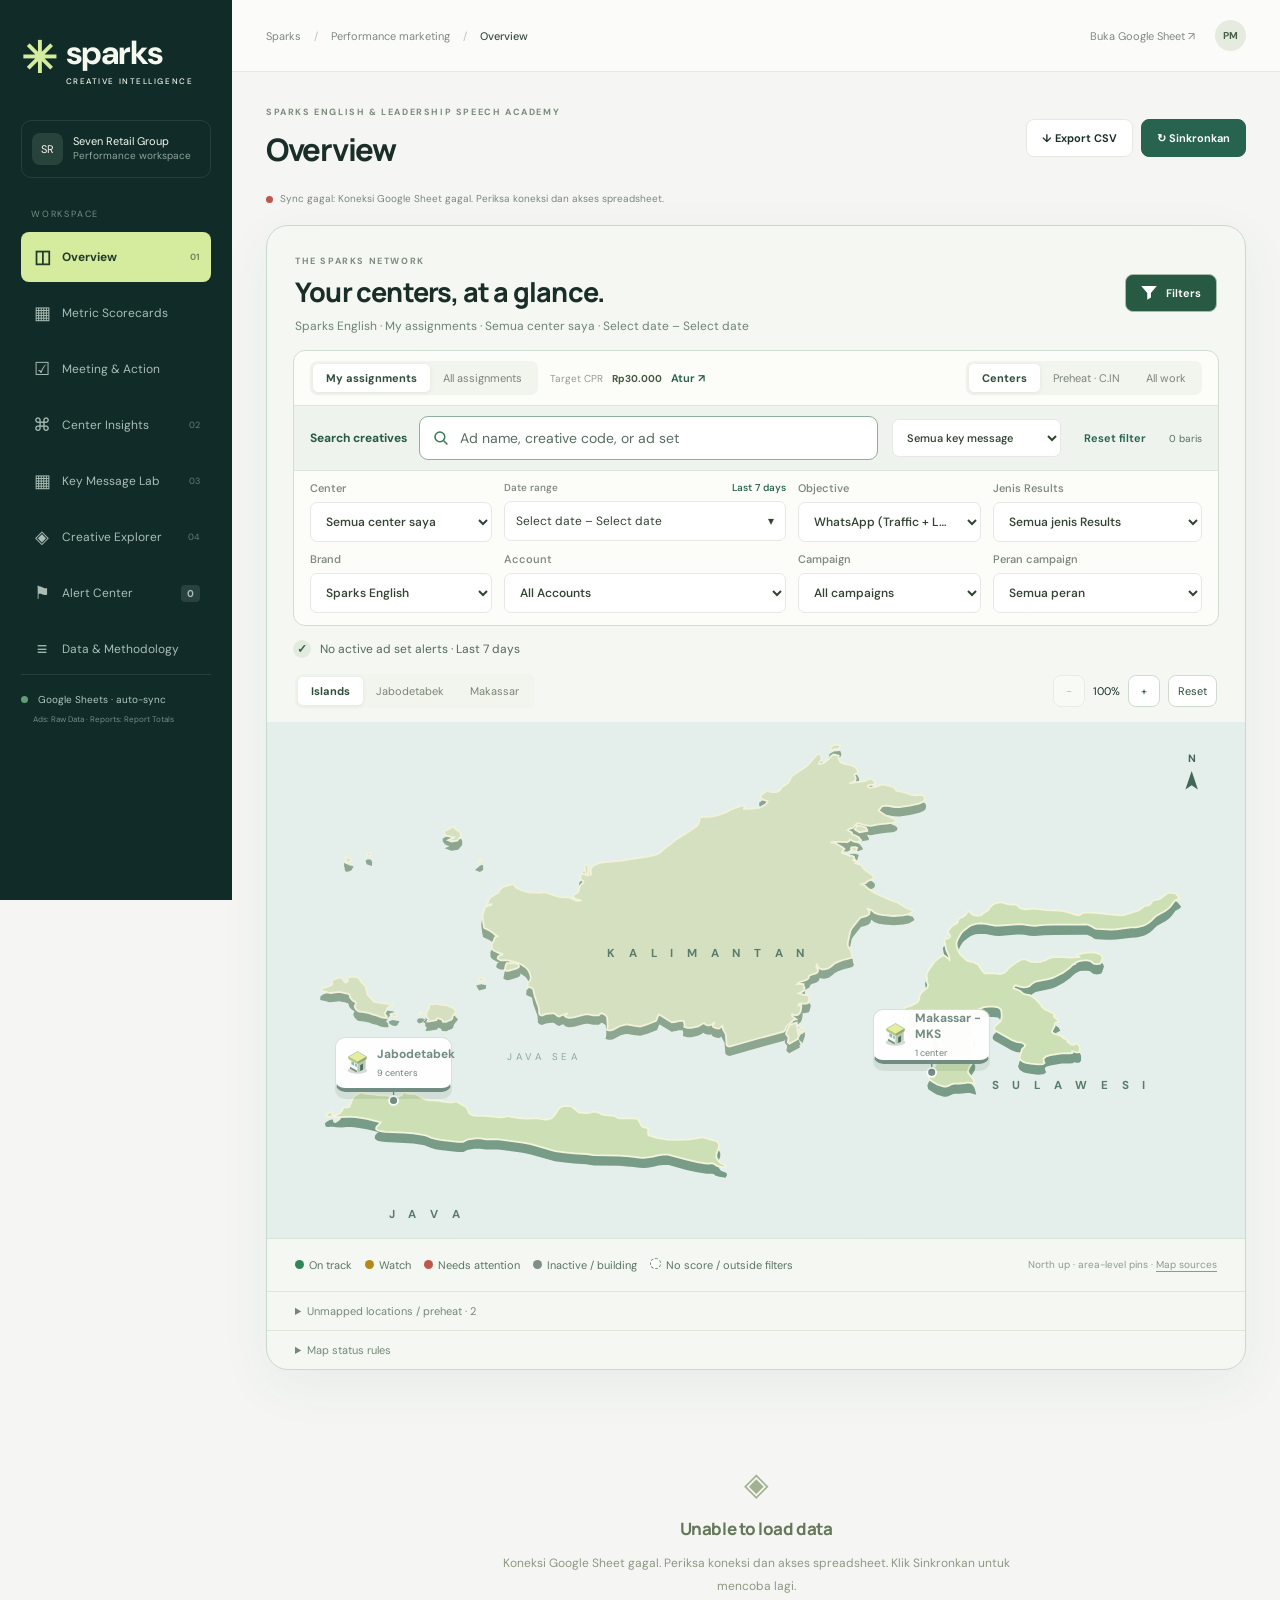
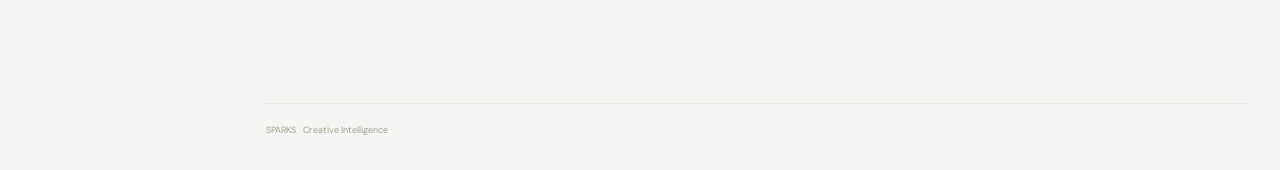
==== Dashboard_Ads_Sparks/Dashboard_ads.html @ 2cc67153 "Filter" ====
<!doctype html>
<html lang="id"><head><meta charset="UTF-8"><meta name="viewport" content="width=device-width,initial-scale=1"><meta name="theme-color" content="#102b28"><title>Sparks · Creative Intelligence</title><style>@import url('https://fonts.googleapis.com/css2?family=DM+Sans:wght@400;450;500;550;600;650;700&family=Manrope:wght@400;500;600;650;700;750;800&display=swap');
:root{--bg:#f5f6f3;--white:#fff;--ink:#192d29;--muted:#7b8581;--line:#e5e9e3;--green:#27634f;--lime:#d5eb9e;--red:#bf554b;--amber:#ac791b;--sidebar:#102b28;--radius:15px}*{box-sizing:border-box}body{margin:0;background:var(--bg);color:var(--ink);font-family:'DM Sans',sans-serif;font-size:13px}button,input,select{font:inherit}button,a,input,select{ -webkit-tap-highlight-color:transparent}button{cursor:pointer}a{color:inherit;text-decoration:none}button{transition:background .15s,transform .15s}button:disabled{cursor:wait;opacity:.6}button:hover:not(:disabled){filter:brightness(.97)}button:focus-visible,a:focus-visible,input:focus-visible,select:focus-visible{outline:3px solid #94b7a1;outline-offset:3px}h1,h2,h3,p{margin:0}h1,h2,h3{font-family:Manrope,sans-serif}h1{font-size:31px;line-height:1.3;font-weight:750;letter-spacing:-1.3px}h1 span{color:#74a879}h2{font-size:17px;font-weight:750;letter-spacing:-.45px}h3{font-size:14px}small{display:block;color:var(--muted);font-size:11px;line-height:1.6}.sidebar{width:232px;position:fixed;inset:0 auto 0 0;background:var(--sidebar);color:#f4f8ef;padding:31px 21px;display:flex;flex-direction:column;z-index:10}.brand{display:flex;align-items:center;gap:10px;font-size:33px;font-weight:750;letter-spacing:-1.4px}.brand-mark{font-size:43px;line-height:1;color:var(--lime)}.brand-small{font-size:8px;letter-spacing:1.55px;display:block;margin-top:2px;font-weight:500}.workspace{display:flex;gap:10px;align-items:center;border:1px solid #ffffff18;border-radius:10px;padding:12px 10px;margin:34px 0 30px;font-size:11px}.workspace small{font-size:10px;color:#8ca59b}.avatar{background:#28423c;border-radius:8px;padding:9px;font-size:11px}.nav-label{font-size:9px;color:#739086;letter-spacing:1.8px;margin:0 10px 12px}nav{display:grid;gap:6px}nav button{border:0;text-align:left;background:none;color:#aabdb5;border-radius:8px;display:flex;gap:10px;align-items:center;padding:13px 11px;font-size:12px}nav button>span{font-size:18px;width:20px;text-align:center}nav button.active{background:var(--lime);color:#233b2b;font-weight:700}nav i{margin-left:auto;font-size:9px;opacity:.55;font-style:normal}nav b{margin-left:auto;font-size:10px;background:#ffffff1c;padding:2px 6px;border-radius:4px}.sidebar-note{margin-top:auto;padding:30px 9px}.sidebar-note .eyebrow{color:#87a793;font-size:8px}.sidebar-note h3{font-size:24px;line-height:1.35;color:#d5eb9e;font-weight:500;margin:12px 0}.sidebar-note p{font-size:11px;line-height:1.8;color:#90aaa0}.loop-line{display:block;font-size:8px;letter-spacing:1px;margin-top:20px;color:#abc2b6}.loop-line span{padding:0 8px}.sidebar-bottom{border-top:1px solid #ffffff19;padding-top:18px;font-size:10px;color:#b1c6bc}.sidebar-bottom small{font-size:8px;color:#718e82;margin:7px 0 0 12px}.dot{display:inline-block;width:7px;height:7px;background:#649b75;border-radius:50%;margin-right:7px}.dot.waiting{background:#c39540}.dot.error{background:var(--red)}.app{margin-left:232px}.topbar{height:72px;border-bottom:1px solid var(--line);padding:0 34px;display:flex;align-items:center;justify-content:space-between;font-size:11px;color:#7e8882;background:#fbfcfa}.topbar b{font-weight:500;color:#3c4e43}.slash{margin:0 10px;color:#bbc2bb}.topbar>div{display:flex;align-items:center;gap:20px}.profile{width:31px;height:31px;border-radius:50%;background:#e5ebde;display:grid;place-items:center;color:#456045;font-size:10px;font-weight:700}main{max-width:1800px;margin:auto;padding:34px}.page-heading{display:flex;align-items:center;justify-content:space-between;gap:22px}.eyebrow{font-size:9px;letter-spacing:1.6px;font-weight:700;color:#7c8b7c;margin-bottom:11px}.page-heading p{font-size:12px;color:var(--muted);margin-top:10px;line-height:1.8}.heading-actions{display:flex;gap:8px;flex-shrink:0}.button{border:1px solid var(--line);border-radius:8px;padding:11px 15px;font-size:11px;font-weight:650;display:inline-flex;align-items:center;gap:8px;background:#fff;color:var(--ink)}.primary{background:var(--green);border-color:var(--green);color:#fff}.secondary{background:#fff}.sync-line{display:flex;align-items:center;color:var(--muted);font-size:10px;margin:21px 0 17px;gap:0;flex-wrap:wrap;line-height:1.8}.sync-line #periodLabel{margin-left:auto;color:#5c6b60}.filter-panel{background:#fff;border:1px solid var(--line);border-radius:var(--radius);margin-bottom:20px}.filter-top{padding:13px 17px;display:flex;align-items:center;justify-content:space-between;border-bottom:1px solid #f0f2ed;gap:12px}.scope-switch{background:#f2f4ee;padding:3px;border-radius:7px;display:flex}.scope-switch button{border:0;color:#7a8577;font-size:11px;padding:7px 13px;border-radius:5px;background:transparent}.scope-switch .selected{background:#fff;box-shadow:0 1px 5px #152e1810;color:#304e3c;font-weight:700}.filter-hint{color:#929a91;font-size:10px}.filter-hint b{color:#465b40;margin-left:6px}.text-button{border:0;background:none;color:var(--green);font-size:11px;font-weight:650;padding:7px 9px}.filters{display:grid;grid-template-columns:1.1fr 1fr 1fr 1fr 1.25fr 1.1fr 1fr;gap:12px;padding:16px 18px}label{display:flex;flex-direction:column;gap:7px;font-size:10px;color:#7f897d;font-weight:550}select,input:not([type=checkbox]){border:1px solid var(--line);border-radius:7px;background:#fff;padding:10px;color:#344433;font-size:11px;min-width:0;width:100%;outline-offset:0}select{cursor:pointer}.notice{padding:12px 15px;border:1px solid #e6dcc0;background:#faf7ed;border-radius:10px;font-size:11px;color:#887331;line-height:1.7;display:flex;align-items:center;gap:12px;margin-bottom:16px}.notice.info{background:#edf3ed;border-color:#dbe6d9;color:#526a50}.notice.error{background:#fff1ed;border-color:#f1c6bc;color:#984d40}.notice .text-button{margin-left:auto;white-space:nowrap}.kpis{display:grid;grid-template-columns:repeat(6,1fr);gap:12px;margin-bottom:20px}.kpi{border:1px solid var(--line);border-radius:12px;background:#fff;padding:19px 16px;min-width:0}.kpi .label{font-size:10px;color:#899181;display:flex;justify-content:space-between}.kpi .value{font-family:Manrope,sans-serif;font-size:24px;font-weight:750;letter-spacing:-.85px;margin:12px 0 8px;white-space:nowrap}.kpi small{font-size:9px;color:#8a9585}.kpi.featured{background:#1c4337;border-color:#1c4337;color:#fff}.kpi.featured .label,.kpi.featured small{color:#a4beab}.kpi.featured .value{color:#e0efb9}.kpi .red{color:var(--red)}.section-heading{display:flex;align-items:center;justify-content:space-between;gap:15px;margin:26px 0 15px}.section-heading p,.card-heading p{font-size:11px;color:var(--muted);line-height:1.7;margin-top:5px}.section-index{font-size:9px;color:#97a48f;font-weight:500;margin-right:9px}.priority-grid{display:grid;grid-template-columns:1.1fr 1fr 1fr;gap:14px;margin-bottom:22px}.priority{border:1px solid var(--line);border-radius:var(--radius);background:#fff;padding:20px;position:relative;overflow:hidden}.priority.alert{background:#fbf4ef;border-color:#efddd2}.priority.iterate{background:#edf3e5;border-color:#dbe6ce}.priority .tag{font-size:9px;letter-spacing:1.1px;color:#92755e;font-weight:700}.priority.iterate .tag{color:#6b8056}.priority h3{font-size:26px;margin:12px 0 5px;letter-spacing:-.9px}.priority h3 small{display:inline;font-size:12px;font-family:'DM Sans';font-weight:400;color:#7e8275;letter-spacing:0}.priority p{font-size:11px;color:#888779;line-height:1.7;max-width:90%}.priority .text-button{padding:14px 0 0;font-size:10px}.priority-symbol{position:absolute;top:18px;right:20px;width:28px;height:28px;border:1px solid #d7ddcd;border-radius:50%;display:grid;place-items:center;color:#8b9a7e}.two-col{display:grid;grid-template-columns:1.35fr 1fr;gap:18px;margin-bottom:20px}.card{background:white;border:1px solid var(--line);border-radius:var(--radius);overflow:hidden}.card-heading{display:flex;align-items:flex-start;justify-content:space-between;padding:20px 21px 16px;gap:12px}.card-heading h2{font-size:15px}.card-body{padding:0 21px 20px}.pill{font-size:9px;line-height:1.5;display:inline-flex;align-items:center;padding:4px 8px;border-radius:5px;background:#eef1eb;color:#7c8678;white-space:nowrap;font-weight:600}.pill.CRITICAL{background:#f9e6e1;color:#b65649}.pill.WATCH{background:#faf0d7;color:#a87e2f}.pill.ITERATE{background:#e8f0df;color:#628341}.pill.MIXED{background:#ececf5;color:#7c7899}.pill.EMPTY,.pill.SAMPLE{background:#f0f2ed;color:#93998d}.table-wrap{overflow:auto;max-height:630px}table{width:100%;border-collapse:collapse;text-align:left;font-size:11px}th{font-size:9px;color:#8b9587;background:#f9faf7;padding:12px 16px;font-weight:600;border-bottom:1px solid var(--line);white-space:nowrap;position:sticky;top:0;z-index:1}td{padding:14px 16px;border-bottom:1px solid #eff1ec;vertical-align:middle}tr:last-child td{border-bottom:0}tbody tr:hover{background:#fafbf8}.num{text-align:right;font-variant-numeric:tabular-nums;white-space:nowrap}.cell-name{min-width:175px;max-width:280px}.cell-name small{overflow:hidden;text-overflow:ellipsis;max-width:245px;font-size:9px;margin-top:4px}.ad-link,.center-link{border:0;background:none;padding:0;text-align:left;font-size:11px;font-weight:650;color:#344d3c;line-height:1.6}.ad-link:hover,.center-link:hover{text-decoration:underline}.center-code{display:inline-grid;place-items:center;background:#eff3e9;border:1px solid #e1e8d8;border-radius:7px;min-width:33px;height:33px;margin-right:10px;font-size:9px;font-weight:700;color:#6a7e58;vertical-align:middle}.bar-row{display:grid;grid-template-columns:49px 1fr 76px;gap:13px;align-items:center;margin:14px 0;font-size:10px}.bar-row button{border:0;background:none;text-align:left;font-weight:650;color:#54634c}.bar-track{height:11px;border-radius:3px;background:#f2f4ee;position:relative}.bar-fill{height:100%;border-radius:3px;background:#a4be83}.bar-fill.bad{background:#dca291}.bar-target{position:absolute;top:-4px;bottom:-4px;border-left:1px dashed #6d775d}.bar-value{text-align:right;font-size:10px;color:#6c7864}.chart-legend{display:flex;gap:15px;color:#8a9582;font-size:9px;margin-top:18px}.legend-dot{display:inline-block;width:7px;height:7px;background:#a4be83;border-radius:2px;margin-right:4px}.legend-dot.bad{background:#dca291}.trend{display:block;width:100%;height:160px}.trend-labels{display:flex;justify-content:space-between;font-size:9px;color:#98a18f}.learning-card{border-bottom:1px solid #edf0e7;padding:15px 0}.learning-card:last-child{border:0}.learning-card .row{display:flex;justify-content:space-between;align-items:center;gap:12px}.learning-card h3{font-size:12px;line-height:1.7}.learning-card p{font-size:10px;line-height:1.8;color:#8b947f;margin-top:6px}.learning-number{width:26px;height:26px;border:1px solid #e0e7d5;border-radius:50%;display:inline-grid;place-items:center;font-size:10px;color:#8c9d75;margin-right:9px}.empty{text-align:center;padding:65px 25px;color:#8c9883}.empty h2{font-size:17px;margin:12px 0;color:#65765a}.empty p{font-size:12px;line-height:1.9;max-width:510px;margin:auto}.empty-symbol{font-size:32px;color:#a2b18f}.toolbar{display:flex;gap:12px;align-items:center;justify-content:space-between;margin-bottom:14px}.toolbar select{width:auto;max-width:250px}.toolbar>div{display:flex;gap:10px;align-items:center}.toolbar small{font-size:10px}.center-grid{display:grid;grid-template-columns:repeat(3,1fr);gap:16px}.center-card{padding:20px;background:white;border:1px solid var(--line);border-radius:var(--radius)}.center-card .row{display:flex;align-items:center;justify-content:space-between}.center-card h3{font-size:18px}.center-card .center-stats{display:grid;grid-template-columns:1fr 1fr 1fr;gap:12px;border-top:1px solid var(--line);border-bottom:1px solid var(--line);padding:15px 0;margin:15px 0}.center-stats b{font-size:14px;display:block;margin-top:6px}.center-card p{font-size:11px;line-height:1.8;color:#8b9582}.center-card .text-button{padding-left:0}.matrix td{min-width:100px}.matrix .heat{display:block;border-radius:6px;padding:10px;background:#f0f2ec;text-align:center}.matrix .heat.ITERATE{background:#e4edda;color:#5e793f}.matrix .heat.CRITICAL{background:#f9e9e2;color:#b15e50}.matrix .heat.WATCH{background:#faf0dc;color:#9e802b}.mapping-form{display:grid;grid-template-columns:1fr 2fr auto;gap:12px;padding:20px;background:#f8faf5;border-radius:10px;margin-bottom:20px;align-items:end}.mapping-form label{color:#6f7e64}.mapping-table input{min-width:250px}.method-grid{display:grid;grid-template-columns:1fr 1fr;gap:20px}.method{padding:22px}.method p,.method li{font-size:11px;line-height:1.9;color:#829074}.method h3{margin-bottom:12px}.method ul{padding-left:17px;margin:0}.method strong{color:#4f6745}.source-badge{font-size:9px;color:#8b9a7d}.detail-title{font-size:23px;line-height:1.5;margin:12px 0;overflow-wrap:anywhere}.detail-meta{font-size:11px;color:#8c9683;line-height:1.9;margin-bottom:20px}.detail-metrics{display:grid;grid-template-columns:repeat(4,1fr);gap:10px;margin:18px 0}.detail-metrics>div{padding:14px;background:#f4f6ef;border-radius:9px}.detail-metrics b{font-size:18px;display:block;margin-top:7px}.diagnosis{padding:18px;border:1px solid #e2e9d8;background:#f8faf4;border-radius:10px;margin:18px 0}.diagnosis h3{margin-bottom:12px}.diagnosis li{font-size:12px;color:#768769;line-height:1.8;margin:8px 0}.diagnosis ul{padding-left:17px}.detail-actions{display:flex;gap:10px;margin-top:20px}.comparison td,.comparison th{padding:12px;font-size:10px}.positive{color:#608147}.negative{color:#b65d4f}dialog{border:1px solid var(--line);border-radius:18px;max-width:900px;width:calc(100% - 40px);padding:28px;color:var(--ink);max-height:90vh;box-shadow:0 25px 100px #102b2830}dialog::backdrop{background:#102b2877;backdrop-filter:blur(3px)}.dialog-top{display:flex;align-items:center;justify-content:space-between}.dialog-top .eyebrow{margin:0}.icon-button{border:0;background:#f0f4eb;color:#768a68;border-radius:50%;width:30px;height:30px;font-size:22px}#settingsDialog{max-width:480px}#settingsDialog h2{margin:15px 0 10px}#settingsDialog p{font-size:12px;color:#8b9681;line-height:1.8}#settingsForm{display:grid;gap:16px;margin-top:20px}.checkbox{display:flex;flex-direction:row;align-items:center;font-size:11px}.checkbox input{accent-color:var(--green)}footer{margin-top:40px;display:flex;justify-content:space-between;border-top:1px solid var(--line);padding-top:20px;font-size:9px;color:#9aa28e;gap:20px}footer b{font-weight:400;margin-left:5px}#toast{position:fixed;bottom:25px;left:50%;transform:translateX(-50%);background:#234c3a;color:white;border-radius:10px;padding:13px 22px;z-index:100;font-size:12px;display:none}.loader{display:inline-block;width:27px;height:27px;border:2px solid #dde6d4;border-top-color:#577e49;border-radius:50%;animation:spin 1s linear infinite}@keyframes spin{to{transform:rotate(360deg)}}.pager{display:flex;justify-content:flex-end;gap:10px;align-items:center;padding:15px;border-top:1px solid var(--line);font-size:10px;color:#8a9580}.filter-invalid{border-color:var(--red)!important}.mini-note{font-size:10px;color:#8d987f;line-height:1.8;margin:12px 0}.progress{height:6px;background:#edf1e7;border-radius:4px;overflow:hidden;margin:12px 0}.progress>div{background:#99b875;height:100%}.matrix-toggle{font-size:10px}.data-health{display:grid;grid-template-columns:repeat(4,1fr);gap:14px;margin-bottom:20px}.health-card{padding:20px;border:1px solid var(--line);background:white;border-radius:12px}.health-card b{font-size:25px;display:block;margin:10px 0}.health-card small{font-size:10px}.red-text{color:var(--red)}
@media(min-width:1600px){main{padding:40px 48px}.kpi .value{font-size:28px}.sidebar{width:248px}.app{margin-left:248px}}@media(max-width:1250px){.sidebar{width:205px;padding:25px 15px}.app{margin-left:205px}main{padding:25px}.page-heading{align-items:flex-start}h1{font-size:27px}.heading-actions{flex-direction:column}.kpis{grid-template-columns:repeat(3,1fr)}.filters{grid-template-columns:repeat(3,1fr)}.center-grid{grid-template-columns:repeat(2,1fr)}.sidebar-note{padding-top:20px}.sidebar-note h3{font-size:21px}}@media(max-width:900px){.sidebar{width:74px;padding:24px 12px}.app{margin-left:74px}.brand>span:last-child,.workspace,.nav-label,.sidebar-note,.sidebar-bottom,nav i,nav b{display:none}.brand{justify-content:center}.brand-mark{font-size:37px}nav{margin-top:30px}nav button{font-size:0;padding:12px;gap:0;justify-content:center}nav button>span{font-size:21px}.topbar{padding:0 24px}.two-col{grid-template-columns:1fr}.priority-grid{gap:10px}.priority{padding:15px}.priority h3{font-size:24px}.priority p{font-size:10px}.data-health{grid-template-columns:repeat(2,1fr)}}@media(max-width:600px){.sidebar{position:relative;width:100%;height:auto;padding:12px 16px;display:block}.brand{justify-content:flex-start;font-size:24px}.brand>span:last-child{display:block}.brand-mark{font-size:30px}.brand-small{font-size:6px}.sidebar nav{display:flex;overflow:auto;margin-top:13px;gap:6px}.sidebar nav button{font-size:10px;padding:9px 11px;white-space:nowrap;gap:6px}.sidebar nav button>span{font-size:14px}.app{margin-left:0}.topbar{height:48px;padding:0 16px;font-size:9px}.topbar>span{white-space:nowrap;overflow:hidden;text-overflow:ellipsis}.topbar a{display:none}.profile{width:25px;height:25px}main{padding:22px 15px}.page-heading{display:block}.eyebrow{font-size:7px}h1{font-size:25px}.heading-actions{flex-direction:row;margin-top:16px}.sync-line{font-size:9px}.sync-line #periodLabel{width:100%;margin:6px 0 0 14px}.filters{grid-template-columns:1fr 1fr;gap:10px;padding:14px}.filter-top{padding:12px;flex-wrap:wrap}.scope-switch button{font-size:10px}.kpis{grid-template-columns:repeat(2,1fr);gap:9px}.kpi{padding:15px}.kpi .value{font-size:23px}.priority-grid{grid-template-columns:1fr}.priority{padding:18px}.priority h3{font-size:27px}.priority p{font-size:11px}.section-heading h2{font-size:16px}.center-grid,.method-grid{grid-template-columns:1fr}.notice{flex-wrap:wrap;gap:4px}.notice .text-button{padding-left:0;margin-left:0}.detail-metrics{grid-template-columns:1fr 1fr}.detail-title{font-size:18px}dialog{padding:20px;width:calc(100% - 24px)}.mapping-form{grid-template-columns:1fr}.toolbar{flex-wrap:wrap}.toolbar>div{width:100%;flex-wrap:wrap}.toolbar select{max-width:100%}.data-health{gap:10px}.health-card{padding:15px}footer{line-height:1.8}footer>span:last-child{max-width:55%}}
.trend-grid{display:grid;grid-template-columns:repeat(3,minmax(0,1fr));gap:16px;margin:16px 0}.trend-card .card-heading{padding-bottom:6px}.trend-card .card-body{padding:0 12px 10px}.metric-chart{display:block;width:100%;height:auto}.chart-empty{min-height:170px;display:grid;place-items:center;text-align:center;padding:25px;color:var(--muted);font-size:11px;line-height:1.8}.time-switch{flex-shrink:0}.time-toolbar>div:first-child{display:block}.time-toolbar small{margin-top:7px}.period-cell{min-width:180px;white-space:nowrap}.period-values summary{cursor:pointer;padding:17px 20px;font-size:12px;font-weight:600}.period-values summary span{float:right;color:var(--muted);font-size:10px;font-weight:400}.time-note{margin-top:-6px}.section-heading:has(.time-switch){flex-wrap:wrap}@media(max-width:1200px){.trend-grid{grid-template-columns:repeat(2,minmax(0,1fr))}}@media(max-width:600px){.trend-grid{grid-template-columns:1fr}.time-toolbar{gap:16px}.time-toolbar>.time-switch{width:auto;gap:0}.period-values summary span{float:none;display:block;margin:8px 0 0 14px}}

.weekly-selector{margin:16px 0}.week-options{display:flex;gap:10px;flex-wrap:wrap;padding:0 20px 18px}.week-options .button{display:flex;flex-direction:column;align-items:flex-start;gap:3px}.week-options .primary small{color:#d2dfd6}.week-options small{font-size:9px}.weekly-selector>.mini-note{padding:0 20px 12px}

.layout-switch{display:inline-flex;margin:0 0 14px}.comparison-intro{display:flex;justify-content:space-between;gap:15px;align-items:center;margin:20px 0 12px}.comparison-intro small{margin-top:6px}.compare-scroll{max-height:680px}.comparison-matrix{width:max-content;min-width:100%;border-collapse:separate;border-spacing:0}.comparison-matrix .frozen-name{position:sticky;left:0;width:235px;min-width:235px;max-width:235px;background:#fff;z-index:2;white-space:normal}.comparison-matrix .frozen-status{position:sticky;left:235px;width:170px;min-width:170px;max-width:170px;background:#fff;z-index:2;white-space:normal;border-right:1px solid var(--line)}.comparison-matrix td{height:80px}.comparison-matrix th{height:43px;text-align:center}.comparison-matrix thead tr:nth-child(2) th{top:43px;min-width:108px}.comparison-matrix thead .frozen-name,.comparison-matrix thead .frozen-status{z-index:5;background:#f3f6ef;text-align:left}.comparison-matrix .metric-group{border-left:1px solid var(--line);font-size:11px;background:#edf2e7}.comparison-matrix .period-cell{min-width:108px}.comparison-matrix td small{font-size:9px;line-height:1.7;overflow-wrap:anywhere}.comparison-matrix .comparison-total td{background:#f1f4ed;font-weight:600;height:48px}.comparison-matrix .good-heat{background:#e0eddd}.comparison-matrix .bad-heat{background:#f4dfda}.comparison-matrix .share-heat{background:#e3edf4}.metric-value{border:0;background:transparent;color:inherit;font:inherit;cursor:pointer;padding:10px 0;width:100%;text-align:right}.metric-value:hover{text-decoration:underline}.comparison-matrix .pill{white-space:normal}.comparison-matrix tbody tr:hover .frozen-name,.comparison-matrix tbody tr:hover .frozen-status{background:#f5f7f1}@media(max-width:700px){.comparison-intro{align-items:flex-start;flex-direction:column}.comparison-matrix .frozen-name{width:150px;min-width:150px;max-width:150px}.comparison-matrix .frozen-status{position:static;width:145px;min-width:145px;max-width:145px}.comparison-matrix thead .frozen-status{position:sticky;left:auto;z-index:1}.compare-scroll{max-height:620px}}

/* Metric identity is separate from performance status. */
[data-metric="share"]{--metric-head:#dceafb;--metric-tint:#f0f6fd;--metric-ink:#245a92;--metric-edge:#7aa9d5}
[data-metric="cpr"]{--metric-head:#e8ddf7;--metric-tint:#f7f2fc;--metric-ink:#684091;--metric-edge:#af91d0}
[data-metric="cpl"]{--metric-head:#d3eeeb;--metric-tint:#eff9f7;--metric-ink:#246d67;--metric-edge:#73b7ae}
[data-metric="cpb"]{--metric-head:#f9e5c9;--metric-tint:#fff8ee;--metric-ink:#865b20;--metric-edge:#dbb37b}
[data-metric="spend"]{--metric-head:#e3e7ed;--metric-tint:#f4f6f9;--metric-ink:#526176;--metric-edge:#9caac0}
[data-metric="results"]{--metric-head:#dde9ce;--metric-tint:#f3f8ec;--metric-ink:#516c31;--metric-edge:#9fb97c}
[data-metric="leads"]{--metric-head:#d7edf5;--metric-tint:#eff8fc;--metric-ink:#286e87;--metric-edge:#80b4c9}
[data-metric="booking"]{--metric-head:#f2dde7;--metric-tint:#fbf2f6;--metric-ink:#8e4b6b;--metric-edge:#cd95ae}
[data-metric="leadRate"]{--metric-head:#e2e1f6;--metric-tint:#f4f3fc;--metric-ink:#5a558e;--metric-edge:#a49eca}
[data-metric="ctr"]{--metric-head:#dae8f2;--metric-tint:#f0f6fb;--metric-ink:#3f6686;--metric-edge:#92b2cc}
[data-metric="hook"]{--metric-head:#f5dfd1;--metric-tint:#fdf4ee;--metric-ink:#925737;--metric-edge:#d6a184}
[data-metric="view"]{--metric-head:#eee0f1;--metric-tint:#f9f2fb;--metric-ink:#80528d;--metric-edge:#bf9ac9}
[data-metric="frequency"]{--metric-head:#ece7cd;--metric-tint:#faf8ed;--metric-ink:#796e30;--metric-edge:#c5b877}
.comparison-matrix th[data-metric],th[data-metric]{background:var(--metric-head);color:var(--metric-ink)}
.comparison-matrix th.metric-group[data-metric]{border-top:3px solid var(--metric-edge);border-left:2px solid white;font-weight:700}
.comparison-matrix td[data-metric],td[data-metric]{background:var(--metric-tint)}
.comparison-matrix .comparison-total td[data-metric]{background:var(--metric-head);color:var(--metric-ink)}
.comparison-matrix td.good-heat{box-shadow:inset 0 -3px #65a281;color:#245b3e}
.comparison-matrix td.bad-heat{box-shadow:inset 0 -3px #ce776f;color:#9b3934}
.comparison-matrix td.warn-heat{box-shadow:inset 0 -3px #d6a03d;color:#8b651d}.pill.KILL{background:#f8dfdc;color:#a13f37}.pill.EVALUATE{background:#fbefd2;color:#8e6d20}.pill.OPPORTUNITY{background:#dceef7;color:#326985}.age-column{min-width:125px}.diagnosis details summary{cursor:pointer;font-size:12px;color:#476f55}

.iteration-panel{margin-bottom:24px;min-width:0}.iteration-title{display:flex;align-items:center;gap:12px;margin:26px 0 12px}.iteration-panel table{min-width:1450px}.iteration-panel td{vertical-align:top}.iteration-panel .cell-name{min-width:230px;max-width:300px}

.center-chart-grid{display:grid;grid-template-columns:repeat(2,minmax(0,1fr));gap:20px;margin-bottom:24px}.center-metric-chart{min-width:0}.center-metric-chart .bar-value{font-size:12px;white-space:normal}.center-metric-chart .bar-row{grid-template-columns:48px minmax(30px,1fr) 130px}@media(max-width:900px){.center-chart-grid{grid-template-columns:1fr}}

.period-controls{padding:16px 20px;display:flex;align-items:center;gap:12px;flex-wrap:wrap}.period-controls .mini-note{flex-basis:100%;margin:0}.period-values table{min-width:1250px}.period-values td{vertical-align:top}.period-average td{background:#eff3e8;border-bottom:2px solid #cad8c2}.period-average td:first-child,.period-data td:first-child{min-width:210px;max-width:260px}.period-metric{min-width:140px}.period-delta{font-weight:700}.period-metric.better .period-delta{color:#1e6940}.period-metric.worse .period-delta{color:#a72e29}.period-explanation{padding:16px 20px;line-height:1.7}

/* Compact period learning: the colored headline and comparison use the same unit. */
.compact-periods .period-controls{gap:10px;padding:14px 18px}
.compact-periods .period-controls select{width:auto;min-width:220px}
.compact-periods .period-detail-toggle{display:flex;align-items:center;gap:7px;margin-left:auto;font-size:12px}
.compact-periods input[type=checkbox]{width:auto;margin:0}
.compact-periods table{min-width:1060px;width:100%;font-variant-numeric:tabular-nums}
.compact-periods th,.compact-periods td{padding:12px 10px}
.compact-periods .period-average td:first-child,.compact-periods .period-data td:first-child{min-width:155px;max-width:180px}
.compact-periods .period-metric{min-width:120px}
.compact-periods .period-main{font-size:14px;display:block}
.period-cell-foot{display:flex;justify-content:flex-end;gap:8px;align-items:center;margin-top:5px;font-size:11px;white-space:nowrap}
.period-total{color:#6e7873}.compact-periods .period-delta{font-size:11px}.period-good{color:#1e6940}.period-bad{color:#a72e29}
.compact-periods .period-comparison-detail{display:none}.compact-periods.show-comparison-details .period-comparison-detail{display:block;margin-top:6px;font-size:11px}
.period-method{padding:12px 18px;border-top:1px solid #e6ebe3;color:#68776c;font-size:12px;line-height:1.6}.period-method>summary{padding:0!important;color:#486554;cursor:pointer}.period-method p{margin:10px 0}.period-adjusted{font-size:10px}
@media(max-width:650px){.compact-periods .period-detail-toggle{margin-left:0;flex-basis:100%}.compact-periods .period-controls select{min-width:0;max-width:100%}}

.compact-periods .period-grain-control{flex-basis:100%;margin-bottom:4px}.period-grain-control .time-switch{display:inline-flex}.compact-periods .period-detail-toggle{flex-direction:row}

.meeting-hero{padding:24px;background:#183e35;color:#f3f7ee;border-radius:15px;display:flex;align-items:center;justify-content:space-between;gap:20px;margin-bottom:16px}.meeting-hero p{margin:12px 0;color:#d6e7c7}.meeting-hero small{color:#adc5b6}.meeting-hero .eyebrow{color:#bedd90}.meeting-storage{padding:14px 0;display:flex;gap:15px;align-items:center;justify-content:space-between;color:var(--muted);font-size:11px}.meeting-storage>div{display:flex;gap:8px;flex-shrink:0}.meeting-tabs{display:flex;gap:6px;flex-wrap:wrap;margin:12px 0 24px;border-bottom:1px solid var(--line);padding-bottom:12px}.meeting-tabs button{border:1px solid var(--line);padding:11px 16px;border-radius:8px;background:white;color:var(--muted);font-weight:650}.meeting-tabs button.selected{background:var(--green);color:white;border-color:var(--green)}.meeting-metrics{display:grid;grid-template-columns:repeat(3,minmax(0,1fr));gap:12px;margin:16px 0;font-variant-numeric:tabular-nums}.meeting-metrics b{font-size:14px}.meeting-card-actions{display:flex;gap:8px;flex-wrap:wrap;margin-top:12px}.meeting-add{white-space:nowrap}.meeting-board{display:grid;grid-template-columns:repeat(4,minmax(0,1fr));gap:12px;align-items:start}.meeting-lane{background:#edf1e9;border:1px solid var(--line);border-radius:12px;padding:12px;min-width:0}.meeting-lane>h3{padding:4px 0 14px;font-size:13px}.meeting-lane>h3 span{float:right;color:var(--muted)}.meeting-task{background:white;padding:15px;border:1px solid #e0e8db;border-radius:10px;margin-bottom:12px;overflow-wrap:anywhere}.meeting-task h3{font-size:13px;margin:12px 0}.meeting-task p{font-size:12px;line-height:1.65;white-space:pre-wrap}.meeting-task small{margin-top:10px}.meeting-task .pill{font-size:9px}.bucket-filters{align-items:end;gap:12px}.bucket-filters label{min-width:140px;flex:1}.meeting-form-grid{display:grid;grid-template-columns:1fr 1fr;gap:14px}.meeting-form-grid .wide{grid-column:1/-1}#meetingForm>label{margin:14px 0}#meetingForm textarea{width:100%;font:inherit;border:1px solid var(--line);border-radius:8px;padding:10px;resize:vertical}#meetingDialog{width:min(900px,calc(100% - 30px))}.meeting-check{flex-direction:row!important;align-items:center;gap:8px;margin:12px 0}.meeting-check input{width:auto}.meeting-iteration-fields,.meeting-history{margin:18px 0;border:1px solid var(--line);border-radius:10px;padding:15px}.meeting-iteration-fields summary,.meeting-history summary{cursor:pointer;font-weight:700;margin-bottom:12px}.meeting-history article{border-top:1px solid var(--line);padding:14px 0}.meeting-history p{white-space:pre-wrap;overflow-wrap:anywhere}.meeting-form-grid select{max-width:100%}.meeting-task .button{max-width:100%}.meeting-lane .row{flex-wrap:wrap}.meeting-storage span{overflow-wrap:anywhere}
@media(max-width:1250px){.meeting-board{grid-template-columns:repeat(2,minmax(0,1fr))}}@media(max-width:650px){.meeting-board{grid-template-columns:1fr}.meeting-hero,.meeting-storage{align-items:flex-start;flex-direction:column}.meeting-tabs button{flex:1;padding:9px;font-size:11px}.meeting-form-grid{grid-template-columns:1fr}.meeting-metrics b{font-size:12px}.meeting-card-actions .button{white-space:normal}.bucket-filters{flex-wrap:wrap}.meeting-storage>div{flex-wrap:wrap}}

.meeting-delete{color:#a7342e;border-color:#e9c7c3;background:#fff8f7}.meeting-delete:hover{background:#fbe9e6}

.meeting-review-table table{min-width:1750px}.meeting-review-table td.num,.meeting-review-table th.num{white-space:nowrap;font-variant-numeric:tabular-nums}.meeting-review-table td{vertical-align:top}

.comparison-matrix [data-metric="bookingRate"]{background:#f1eafb}.comparison-matrix .metric-group[data-metric="bookingRate"]{background:#dcd0ef}.meeting-metrics span:last-child:nth-child(7){grid-column:1/-1;border-top:1px solid var(--line);padding-top:8px}.kpis{grid-template-columns:repeat(4,minmax(0,1fr))}@media(max-width:1250px){.kpis{grid-template-columns:repeat(3,minmax(0,1fr))}}@media(max-width:600px){.kpis{grid-template-columns:repeat(2,minmax(0,1fr))}}
.account-badge{display:inline-block;width:fit-content;font-size:10px;font-weight:650;line-height:1.5;padding:3px 7px;border-radius:5px;margin:4px 4px 4px 0;background:#edf0ee;color:#58655c;white-space:nowrap}.account-main{background:#e7f1f7;color:#286480}.account-secondary{background:#fbede2;color:#8b542b}.account-unknown{background:#f0eded;color:#756c6c}.account-legend{display:flex;align-items:center;gap:10px;margin:0 0 16px}.account-comparison{min-width:1450px}.account-comparison .account-combined{background:#f0f4ef;border-bottom:2px solid #d8e2d8}.account-trend-grid{display:grid;grid-template-columns:repeat(3,minmax(0,1fr));gap:12px;margin-bottom:24px}.account-trend-card{min-width:0}.account-trend-card .card-heading{padding:14px 14px 4px}.account-trend-card .card-heading h2{font-size:14px}.account-trend-card .card-heading p{font-size:10px;line-height:1.5;margin-top:4px}.account-trend-card .card-body{padding:0 10px 10px}.account-trend-card .metric-chart{width:100%;height:145px}@media(max-width:1250px){.account-trend-grid{grid-template-columns:repeat(2,minmax(0,1fr))}}@media(max-width:700px){.account-trend-grid{grid-template-columns:1fr}}.section-heading select{max-width:240px}

.account-comparison-wrap{max-height:580px;overflow:auto}.account-comparison thead th{position:sticky;top:0;background:#f6f8f4;z-index:1}

@media(min-width:601px){.filters{grid-template-columns:repeat(4,minmax(0,1fr))}}


.account-trend-controls{display:flex;align-items:center;justify-content:flex-end;gap:12px;flex-wrap:wrap}.account-trend-controls label{flex-direction:row;align-items:center;gap:8px;white-space:nowrap}.account-trend-controls select{width:185px;max-width:185px;height:36px;padding:8px 10px}.account-trend-controls .time-switch{margin:0}@media(max-width:700px){.account-trend-controls{width:100%;justify-content:space-between}}@media(max-width:480px){.account-trend-controls label{width:100%}.account-trend-controls select{flex:1;width:auto;max-width:none}.account-trend-controls .time-switch{width:100%}.account-trend-controls .time-switch button{flex:1}}

.metric-target.below-target{color:#b23f37!important;font-weight:650}.metric-target.at-target{color:#27634f!important}.adset-controls{display:flex;gap:10px;align-items:center;flex-wrap:wrap}.adset-controls label{flex-direction:row;align-items:center;gap:8px;white-space:nowrap}.adset-controls select{width:165px}.adset-performance{min-width:0;margin-bottom:24px}.adset-performance .table-wrap{max-height:620px;overflow:auto}.adset-performance table{min-width:1460px;width:100%;border-collapse:separate;border-spacing:0}.adset-performance thead th{position:sticky;top:0;z-index:3;background:#f2f5ef;white-space:nowrap}.adset-performance thead th:first-child{left:0;z-index:4}.adset-performance .adset-name{position:sticky;left:0;z-index:1;width:300px;min-width:300px;max-width:300px;background:#fff;white-space:normal;border-right:1px solid var(--line)}.adset-parent td{background:#fff;font-weight:550;border-top:1px solid #d9e2d8}.adset-toggle{display:flex;align-items:flex-start;gap:8px;border:0;background:none;font:inherit;font-weight:650;color:var(--ink);padding:4px 0;text-align:left;overflow-wrap:anywhere;width:100%}.adset-toggle:hover{color:var(--green)}.adset-chevron{width:12px;flex-shrink:0}.adset-name small{font-size:10px;overflow-wrap:anywhere;line-height:1.6}.adset-name .account-badge{display:inline-block;margin:2px 0 2px 4px;font-size:9px}.adset-child td{background:#f7f9f5}.adset-child .adset-name{background:#f7f9f5;padding-left:32px}.adset-child .ad-link{overflow-wrap:anywhere;white-space:normal;text-align:left}.adset-child .pill{font-size:9px}.adset-rank{font-size:9px;white-space:nowrap}.adset-rank.best{color:#27634f}.adset-rank.worst{color:#b23f37}.adset-method{padding:0 16px 12px}.adset-performance td.num{white-space:nowrap;font-variant-numeric:tabular-nums}.kpis{grid-template-columns:repeat(3,minmax(0,1fr))}@media(max-width:700px){.section-heading:has(.adset-controls){flex-wrap:wrap}.adset-controls{width:100%}.adset-controls label{flex:1;min-width:0;flex-direction:column;align-items:stretch}.adset-controls select{width:100%}.adset-performance .adset-name{width:190px;min-width:190px;max-width:190px}.adset-child .adset-name{padding-left:24px}}@media(max-width:600px){.kpis{grid-template-columns:repeat(2,minmax(0,1fr))}}

.adset-count{display:inline-block;min-width:30px;padding:4px 7px;border-radius:5px;font-weight:700;text-align:center;font-variant-numeric:tabular-nums}.adset-count.above-limit{color:#b23f37;background:#f9e8e5}.adset-count.below-limit{color:#27634f;background:#e6f1e8}.adset-count.at-limit{color:#66716a;background:#eef1ed}

.ad-delivery-dot{display:inline-block;flex-shrink:0;width:8px;height:8px;border-radius:50%;margin-right:7px;vertical-align:middle;background:#8b948d}.ad-delivery-dot.active{background:#29915a}.ad-delivery-dot.inactive{background:#c95049}.ad-delivery-label{display:inline-flex;align-items:center;white-space:nowrap}.ad-delivery-label .ad-delivery-dot{width:6px;height:6px;margin-right:5px}.adset-child.delivery-inactive td,.adset-child.delivery-inactive .adset-name{background:#f4f3f1}.adset-child.delivery-active .adset-name{border-left:3px solid #68a982}.adset-child.delivery-inactive .adset-name{border-left:3px solid #c97973}.section-heading:has(.adset-controls){flex-wrap:wrap}.sr-only{position:absolute;width:1px;height:1px;padding:0;margin:-1px;overflow:hidden;clip:rect(0,0,0,0);white-space:nowrap;border:0}

.date-range-field{position:relative;grid-column:span 2;min-width:0}.date-range-label{display:flex;justify-content:space-between;gap:8px;font-size:10px;font-weight:550;color:#7f897d;margin-bottom:7px}.date-range-label #datePresetLabel{color:var(--green)}.date-range-toggle{display:flex;align-items:center;justify-content:space-between;gap:8px;width:100%;padding:10px;border:1px solid var(--line);border-radius:7px;background:#fff;color:#344433;font-size:11px;text-align:left;min-height:36px}.date-range-toggle[aria-expanded=true]{border-color:#729782;box-shadow:0 0 0 2px #27634f12}.date-range-menu{position:absolute;top:calc(100% + 8px);left:0;width:370px;max-width:calc(100vw - 36px);background:#fff;border:1px solid var(--line);border-radius:12px;padding:16px;box-shadow:0 12px 35px #102b2826;z-index:30}.date-range-menu[hidden]{display:none}.date-menu-title{font-weight:650;font-size:12px;margin-bottom:12px}.date-presets{display:grid;grid-template-columns:1fr 1fr;gap:8px}.date-presets button{border:1px solid var(--line);border-radius:7px;padding:10px;background:#f8faf6;color:var(--ink);font-size:11px;text-align:left}.date-presets button.selected{background:#e4efdd;border-color:#8aa67c;color:#254b37;font-weight:650}.date-custom{display:grid;grid-template-columns:1fr 1fr;gap:10px;border-top:1px solid var(--line);margin-top:15px;padding-top:15px}.date-range-hint{font-size:10px;color:var(--muted);line-height:1.7;margin-top:12px}.date-menu-footer{display:flex;justify-content:flex-end;margin-top:12px}@media(max-width:600px){.date-range-menu{width:100%;max-width:100%;padding:13px}.date-custom{gap:8px}.date-custom input{padding:9px 6px;font-size:11px}}

.date-range-menu{max-height:75vh;overflow-y:auto;overscroll-behavior:contain}.date-presets button:last-child:nth-child(odd){grid-column:1/-1}

.pill.MONITOR{background:#e5f0f4;color:#306278}.pill.INACTIVE{background:#eee;color:#777}.creative-flag{display:inline-block;margin:4px 0}.action-window{display:block;color:var(--muted);font-size:10px;line-height:1.5;white-space:normal;min-width:105px}
.report-state{font-size:9px;line-height:1.3;color:#8a742b;font-weight:400}.action-evidence{font-size:11px;margin-top:6px;min-width:155px;white-space:normal}.action-evidence summary{cursor:pointer;color:var(--green)}.action-evidence>div{padding:8px;background:#f3f6f2;border-radius:8px;margin-top:6px;min-width:210px}.action-evidence small{white-space:normal}.metric-scope-comparison{margin:20px 0;padding:16px;border:1px solid var(--line);border-radius:12px}.metric-scope-comparison .mini-note{margin:10px 0}.metric-scope-comparison table{min-width:480px}.report-matching{margin:14px 0;font-size:11px}.report-matching summary{cursor:pointer;color:var(--green)}
.kpi .summary-basis{font-size:10px;font-weight:500;color:#8a742b;margin-top:4px}.summary-result-type b{font-size:22px;letter-spacing:-.5px}.summary-result-type+ .summary-result-type{margin-top:12px}.summary-result-type small{font-size:10px;font-weight:400;letter-spacing:0;line-height:1.4}.summary-result-types details{font-size:11px;letter-spacing:0;margin-top:8px}.summary-coverage{background:white;border:1px solid var(--line);border-radius:12px;margin:0 0 24px;padding:14px 18px;font-size:12px}.summary-coverage summary{cursor:pointer;color:var(--green)}.summary-coverage p{margin:12px 0;line-height:1.7}.summary-coverage table{min-width:650px}

.account-third{background:#eee8f8;color:#6a4a96}

/* Selected-period metric heatmap, scoped to the ad-set table. */
.adset-performance td{padding:10px 12px;vertical-align:middle;height:auto}
.adset-performance .adset-reading{min-width:115px;border-left:1px solid #ffffff80}
.adset-performance .adset-reading.good{background:rgba(49,145,95,var(--heat))}
.adset-performance .adset-reading.bad{background:rgba(199,65,57,var(--heat))}
.adset-performance .adset-reading.unknown,.adset-performance .adset-reading.neutral{background:#eef0ed}
.adset-reading>b{font-weight:650;color:#192d29;display:block}
.adset-performance .adset-reading .metric-target{color:#192d29!important}
.adset-reading>small{font-size:10px;color:#4e6057;line-height:1.3;margin-top:4px}
.adset-data-bar{display:block;height:4px;background:#dce5e6;border-radius:3px;margin-top:8px;overflow:hidden}
.adset-data-bar i{display:block;height:100%;background:#347f89;border-radius:3px}
.adset-data-bar.leads i{background:#8065af}.adset-data-bar.booking i{background:#b88a36}
.adset-legend{display:flex;flex-wrap:wrap;gap:8px 18px;padding:12px 16px;font-size:10px;color:#52635b}
.adset-legend .good:before,.adset-legend .bad:before{content:'';display:inline-block;width:10px;height:10px;margin-right:5px;border-radius:2px;background:#c5e1d0}
.adset-legend .bad:before{background:#ecc7c4}
.adset-performance .adset-count.at-limit{background:#e6f1e8;color:#27634f}
.adset-performance .adset-name small{line-height:1.35;margin-top:3px}
.adset-performance .adset-parent .adset-name>small:last-child{white-space:nowrap;overflow:hidden;text-overflow:ellipsis}
.adset-performance .adset-child .adset-name>small{display:-webkit-box;-webkit-line-clamp:2;-webkit-box-orient:vertical;overflow:hidden}
.adset-action{min-width:125px;max-width:210px}.adset-action>summary{cursor:pointer;white-space:nowrap}.adset-action[open]>summary{margin-bottom:6px}

.data-flow{margin-bottom:24px}.data-flow-path{display:flex;gap:10px;align-items:center;flex-wrap:wrap;margin-bottom:18px}.data-flow-path>span:not([aria-hidden]),.data-flow-path>strong{padding:8px 12px;border-radius:6px;background:#eef3ee}.data-flow-path>strong{background:#d5ebd9}.data-flow-routes{display:grid;grid-template-columns:1fr 1fr;gap:20px;margin-bottom:16px}.data-flow p{line-height:1.7;margin-top:8px}.data-flow .mini-note{margin:12px 0}.source-campaigns{margin-top:18px}.source-campaigns summary{cursor:pointer;font-weight:650}.source-campaigns .table-wrap{max-height:350px}.source-coverage{min-width:580px}@media(max-width:700px){.data-flow-routes{grid-template-columns:1fr}.data-flow .card-heading{align-items:flex-start;flex-wrap:wrap;gap:10px}}
/* Work ownership, preheat navigation and transparent outcome coverage. */
.work-view-row{display:flex;align-items:center;gap:12px;flex-wrap:wrap;margin:0;padding:14px 18px 0;min-width:0}
.work-view-row .scope-switch{max-width:100%;min-width:0;flex-wrap:wrap}
.filters>*{min-width:0}
.filters select{width:100%;max-width:100%;min-width:0;text-overflow:ellipsis}
.chart-coverage{display:block;font-size:10px;color:#62756b;margin:2px 0 12px;line-height:1.5;overflow-wrap:anywhere}
.trend-context+.trend-context{border-top:1px solid #e2e8e1;margin-top:16px;padding-top:16px}
.trend-context h3{font-size:11px;line-height:1.6;margin:0 0 6px;color:#62756b}
.period-contexts .period-values{margin-top:14px}
.period-contexts summary{font-size:13px}
.period-values .report-state{white-space:normal;max-width:150px;margin-left:auto}
.report-audit{margin:12px 0 24px;padding:16px 20px;border:1px solid #e2e8e1;border-radius:12px;background:#fff}
.report-audit summary{cursor:pointer;font-weight:600}
.report-audit .table-wrap{max-height:380px;overflow:auto;margin-top:12px}
.report-audit td{font-size:12px;vertical-align:top}
@media(max-width:700px){.work-view-row{gap:10px;padding:12px 14px 0}.work-view-row .scope-switch{max-width:100%;flex-wrap:wrap}}
.trend-grid{align-items:start}
.more-result-contexts{margin-top:12px;border-top:1px solid #e2e8e1;padding-top:12px}
.more-result-contexts>summary{cursor:pointer;font-size:12px;font-weight:600;color:#326c59}
.more-result-contexts .trend-context{margin-top:12px}
/* Center creative rankings: metric backgrounds plus explicit comparison text. */
.content-rankings{margin-bottom:32px;min-width:0}
.content-ranking-controls{display:flex;gap:12px;flex-wrap:wrap}
.content-ranking-controls label{display:grid;gap:5px;color:#62756b;font-size:12px}
.content-ranking-controls select{min-width:140px;max-width:100%}
.content-ranking-period{font-size:12px;color:#62756b;margin:-8px 0 12px}
.content-ranking-method{font-size:12px;color:#62756b;margin-bottom:16px}
.content-ranking-method summary,.content-rank-evidence summary{cursor:pointer;font-weight:600}
.content-ranking-method p{max-width:1000px;line-height:1.7;margin:8px 0}
.content-ranking-center{background:#fff;border:1px solid #dfe6df;border-radius:14px;margin:14px 0;overflow:hidden;min-width:0}
.content-ranking-center>summary{display:flex;align-items:center;justify-content:space-between;gap:12px;padding:18px 20px;cursor:pointer;list-style:none}
.content-ranking-center>summary:before{content:'+';font-size:20px;color:#62756b}
.content-ranking-center[open]>summary:before{content:'−'}
.content-ranking-center>summary>span:first-of-type{flex:1;min-width:0}
.content-ranking-center>summary b{font-size:17px}
.content-ranking-center>summary small{display:block;font-size:11px;color:#62756b;margin-top:4px;overflow-wrap:anywhere}
.content-ranking-counts{display:flex;gap:8px;flex-wrap:wrap}
.content-ranking-pair{display:grid;grid-template-columns:repeat(2,minmax(0,1fr));border-top:1px solid #e2e8e1}
.content-ranking-pair>section{min-width:0}
.content-ranking-pair>section+section{border-left:1px solid #e2e8e1}
.content-ranking-pair h3{font-size:14px;padding:16px 18px;margin:0}
.content-ranking-table{width:100%;min-width:520px;font-size:12px}
.content-ranking-table th,.content-ranking-table td{padding:12px 10px;vertical-align:top}
.content-ranking-table th{font-size:10px}
.content-ranking-table .num{white-space:nowrap}
.content-ranking-table .content-rank-name{min-width:160px;max-width:240px;white-space:normal;overflow-wrap:anywhere}
.content-ranking-table small{display:block;font-size:10px;line-height:1.6;margin-top:4px}
.content-rank-number{display:inline-grid;place-items:center;border-radius:6px;width:23px;height:23px;font-weight:700}
.content-rank-number.top,.content-rank-reason.top{color:#24654c;background:#e3f0e7}
.content-rank-number.worst,.content-rank-reason.worst{color:#9c3d37;background:#fae6e3}
.content-rank-reason{display:inline-block;font-size:10px;line-height:1.5;padding:4px 6px;border-radius:5px;margin-top:6px}
.content-rank-cost.top{background:#d5eadd;font-weight:700}
.content-rank-cost.worst{background:#f3d8d5;font-weight:700}
.content-rank-evidence{font-size:10px;color:#62756b;margin-top:10px}
.content-rank-evidence>div{margin-top:10px;border-top:1px solid #e2e8e1;padding-top:6px}
.content-rank-evidence .ad-link{text-align:left;font-size:11px}
.content-ranking-empty{padding:18px;color:#62756b;font-size:13px;min-height:140px}
.content-ranking-empty small{display:block;font-size:11px;margin-top:8px;max-width:310px;line-height:1.6}
.content-ranking-foot{border-top:1px solid #e2e8e1;padding:12px 18px;font-size:11px;color:#62756b}
@media(max-width:1200px){.content-ranking-pair{grid-template-columns:minmax(0,1fr)}.content-ranking-pair>section+section{border-left:0;border-top:1px solid #e2e8e1}}
@media(max-width:650px){.content-rankings .section-heading{align-items:stretch;flex-direction:column;gap:12px}.content-ranking-controls label{flex:1;min-width:0}.content-ranking-controls select{min-width:0;width:100%}.content-ranking-center>summary{padding:14px 12px;flex-wrap:wrap}.content-ranking-counts{width:100%;padding-left:25px}}

.content-ranking-table .content-rank-secondary{margin-top:12px;font-weight:400;font-size:10px;color:#62756b;white-space:normal;max-width:115px}
.center-summary-metrics .summary-basis{font-size:10px;color:#8a742b;font-weight:400;line-height:1.4;margin-top:4px}
.center-report-coverage{font-size:11px;color:#62756b;margin:12px 0}
.center-report-coverage summary{cursor:pointer;font-weight:600}
.center-report-coverage>div{border-left:2px solid #e2e8e1;padding-left:10px;margin-top:8px}
.center-report-coverage p{font-size:11px;line-height:1.6;margin:8px 0}

.content-rank-reason.relative{color:#805a19;background:#fff0d1}

/* KPI backgrounds express target performance, not metric identity. */
.kpi.performance-neutral{background:#fff;border:1px solid #dce3df;border-top:4px solid #aebbb4}
.kpi.performance-good{background:#dcefe2;border:1px solid #bad9c5;border-top:4px solid #2f8051}
.kpi.performance-bad{background:#f7dfdc;border:1px solid #e7bbb5;border-top:4px solid #b3453b}
.kpi[class*="performance-"] .label,.kpi[class*="performance-"]>small{color:#52645f}
.kpi.performance-good .value{color:#185637}
.kpi.performance-bad .value{color:#8d2f27}
.kpi.performance-neutral .value{color:var(--ink)}

.priority-review{margin:0 0 28px}.priority-review .card-heading{gap:16px;flex-wrap:wrap}.priority-review table{min-width:850px}.priority-review td{vertical-align:top}.priority-entity{min-width:210px;max-width:310px;overflow-wrap:anywhere}.priority-entity .ad-link{display:block;text-align:left;margin-top:8px}.priority-reasons{min-width:230px;max-width:360px}.priority-reasons small{color:#79443d;margin-top:6px;line-height:1.6}.priority-review-footer{padding:10px 20px}.priority-review-method{padding:14px 20px;border-top:1px solid var(--line);color:#62756b;font-size:11px}.priority-review-method summary{cursor:pointer}.priority-review-method p{margin-top:10px;line-height:1.7}

/* Compact entry points; full metrics live in the drilldown. */
.priority-compact{border-top:3px solid #bc7547}.priority-count{display:inline-flex;align-items:center;justify-content:center;font-size:12px;background:#f6e9dd;color:#8e502d;border-radius:20px;padding:3px 8px;vertical-align:middle;margin-left:6px}
.priority-alert-list{padding:0 20px 10px;display:grid;gap:8px}.priority-alert{display:flex;align-items:center;gap:14px;width:100%;text-align:left;padding:14px 16px;background:#fafaf7;border:1px solid #e4e8df;border-radius:12px;color:var(--ink);cursor:pointer}.priority-alert:hover{background:#eef3ee;border-color:#9fb9ad}.priority-alert:focus-visible{outline:3px solid #428876;outline-offset:2px}.priority-alert-mark{flex-shrink:0;width:28px;height:28px;display:grid;place-items:center;border-radius:50%;font-weight:800;background:#f8e4d4;color:#965120}.priority-alert.urgent .priority-alert-mark{background:#f8dcd8;color:#ad352e}.priority-alert.warning .priority-alert-mark{background:#fff0c6;color:#8b6512}.priority-alert-content{min-width:0;display:grid;gap:4px;flex:1}.priority-alert-content strong{font-size:14px;overflow-wrap:anywhere}.priority-alert-meta{font-size:11px;color:#65766f}.priority-alert-reason{font-size:12px;color:#855742;overflow-wrap:anywhere;display:-webkit-box;-webkit-line-clamp:2;-webkit-box-orient:vertical;overflow:hidden}.priority-open{font-size:12px;font-weight:700;color:#276553;white-space:nowrap}.priority-compact .card-heading{padding-bottom:16px}
.cpb-good{color:#226c4b}.cpb-warning{color:#916400}.cpb-review{color:#a65320}.cpb-bad{color:#b23d36}.kpi.performance-warning{background:#fff7df;border-top:4px solid #c99b29}.kpi.performance-review{background:#fff0e4;border-top:4px solid #d17a3e}.kpi.performance-warning .value{color:#805d0e}.kpi.performance-review .value{color:#98491c}.adset-reading.warning,.warn-heat{background:#fff4d8}.adset-reading.review,.review-heat{background:#fbe7d8}
.period-metric-tabs{display:inline-flex;margin:6px 20px 4px;max-width:calc(100% - 40px);flex-wrap:wrap}.compact-periods .period-controls{padding:12px 20px;border-bottom:1px solid var(--line)}.compact-periods .period-grain-control{flex-basis:auto;margin:0 12px 0 0}.compact-periods .period-table-scroll{max-height:500px;overflow:auto}.compact-periods table{min-width:640px;border-collapse:separate;border-spacing:0}.compact-periods th{position:sticky;top:0;z-index:2;background:#f0f4ef;font-size:12px}.compact-periods th:first-child,.compact-periods td:first-child{position:sticky;left:0;background:#fff;z-index:1;width:180px;min-width:150px}.compact-periods th:first-child{z-index:3;background:#f0f4ef}.compact-periods .period-average td{background:#eaf0e9;border-bottom:2px solid #c6d6c8}.compact-periods td{padding:14px 18px}.compact-periods .period-main{font-size:16px;line-height:1.5}.compact-periods .period-main .report-state{font-size:10px;font-weight:400}.compact-periods .period-delta{display:inline-block;font-size:11px;margin-top:4px;font-weight:600}.compact-periods .period-data:hover td:first-child{background:#f2f6f0}.compact-periods .period-method{font-size:11px}.compact-periods .period-controls .mini-note{margin:0}.compact-periods .period-controls select{min-width:180px}
@media(max-width:650px){.priority-alert-list{padding:0 12px 10px}.priority-alert{gap:10px;padding:12px}.priority-open{font-size:0}.priority-open span{font-size:17px}.period-metric-tabs{margin-left:12px}.compact-periods .period-controls{padding:12px}.compact-periods .period-grain-control{flex-basis:100%}.compact-periods .period-controls select{min-width:0;max-width:100%}}

.content-rank-cost.tier-good{background:#dcefe2}.content-rank-cost.tier-warning{background:#fff4d8}.content-rank-cost.tier-review{background:#fbe7d8}.content-rank-cost.tier-bad{background:#f8dcd8}

.adset-legend .warning:before{background:#f4d47f}.adset-legend .review:before{background:#e6b38b}.period-values{margin-bottom:24px}
#detailDialog{width:min(1400px,96vw);max-width:96vw}

.ad-period-panel{margin:24px 0;border:1px solid var(--line);border-radius:14px;overflow:hidden;background:#fff;max-width:100%}.ad-period-heading{display:flex;align-items:center;justify-content:space-between;gap:16px;padding:18px 18px 0;flex-wrap:wrap}.ad-period-heading h3{margin:0}.ad-period-heading p{margin:5px 0 0;font-size:11px;color:#748579}.ad-period-caption{display:flex;gap:7px;flex-wrap:wrap;margin:0;padding:12px 18px;font-size:11px;color:#61766b}.ad-period-scroll{max-height:430px;overflow:auto;outline-offset:-3px}.ad-period-panel table{min-width:1320px;width:100%;border-collapse:separate;border-spacing:0;font-variant-numeric:tabular-nums}.ad-period-panel th{position:sticky;top:0;z-index:2;background:#f1f5f0;font-size:11px;padding:13px 12px;white-space:nowrap}.ad-period-panel td{font-size:12px;padding:14px 12px;vertical-align:top;border-bottom:1px solid #e6ece6}.ad-period-panel th:first-child,.ad-period-panel td:first-child{position:sticky;left:0;min-width:125px;width:125px;background:#f8faf7;z-index:1;box-shadow:1px 0 #e0e7df}.ad-period-panel th:first-child{z-index:3}.ad-period-cell b{display:block;font-size:13px;white-space:nowrap}.ad-period-cell small{font-size:10px;white-space:nowrap}.ad-period-cell .period-delta{display:block;font-size:10px;margin-top:5px;color:#77857c}.ad-period-cell.better .period-delta{color:#1e6940}.ad-period-cell.worse .period-delta{color:#a72e29}.ad-period-average{color:#78897f}.ad-period-help{padding:12px 18px;font-size:11px;color:#667b6d}.ad-period-help p{line-height:1.7;margin-top:10px}.ad-period-help summary,.ad-source-rows summary{cursor:pointer}.ad-period-panel .report-matching{padding:0 18px}.ad-source-rows{margin:24px 0;font-size:12px}.ad-source-rows>summary{font-weight:700;color:#386554}.ad-period-panel button:focus-visible{outline:2px solid #397b63;outline-offset:2px}
@media(max-width:650px){.ad-period-heading{padding:14px 12px 0;gap:10px}.ad-period-caption{padding:12px}.ad-period-heading .scope-switch{width:auto}.ad-period-panel th:first-child,.ad-period-panel td:first-child{min-width:110px;width:110px}.ad-period-scroll{max-height:360px}}

.ad-period-options{display:flex;align-items:center;gap:16px;flex-wrap:wrap}.ad-period-mode{display:flex;align-items:center;gap:8px;font-size:11px;color:#637b6d;margin:0}.ad-period-mode select{width:155px;min-width:0;padding:9px 28px 9px 10px;font-size:12px}.ad-period-reference{font-size:10px;color:#677b6e;font-weight:400;margin-top:4px}.ad-period-panel td:first-child small{white-space:normal;line-height:1.5;max-width:155px}.ad-period-panel th:first-child,.ad-period-panel td:first-child{min-width:160px;width:160px}.ad-period-duration-note{flex-basis:100%;color:#7b7055;font-size:10px;margin-top:2px}.ad-period-panel th small{font-size:10px;font-weight:400}
@media(max-width:650px){.ad-period-options{gap:10px}.ad-period-panel th:first-child,.ad-period-panel td:first-child{min-width:125px;width:125px}}

.coverage-mark{font-size:11px;color:#8a742b;margin-left:3px}.chart-data-coverage,.period-coverage{font-size:11px;color:#6b786d;margin-top:12px}.chart-data-coverage summary,.period-coverage summary{cursor:pointer}.chart-data-coverage p,.period-coverage p{line-height:1.6;margin:8px 0}.period-coverage{padding:12px 20px;margin:0;border-top:1px solid var(--line)}
/* Compact weekday scorecards; target fill is distinct from WoW direction. */
.kpi[data-open-scorecard]{cursor:pointer;transition:box-shadow .15s,transform .15s}
.kpi[data-open-scorecard]:hover{box-shadow:0 4px 16px #183b3014;transform:translateY(-2px)}
.kpi[data-open-scorecard]:focus-visible,.sc-scroll:focus-visible{outline:3px solid #508b77;outline-offset:3px}
.sc-controls{padding:18px 20px;margin-bottom:16px}.sc-control-row{display:flex;align-items:center;justify-content:space-between;gap:12px;flex-wrap:wrap}
.sc-presets{flex-wrap:wrap;max-width:100%}.sc-presets button{white-space:normal}.sc-custom{display:flex;gap:16px;margin-top:16px}.sc-custom label{flex:1;max-width:300px;min-width:0}.sc-context{max-width:480px;margin-top:14px}
.sc-note{font-size:12px;color:var(--muted);line-height:1.7;margin:10px 0}.sc-toolbar{display:flex;gap:12px;align-items:center;justify-content:space-between;margin:14px 0;font-size:12px;flex-wrap:wrap}.sc-toolbar p{margin:0;color:var(--muted)}.sc-toolbar>div{display:flex;align-items:center;gap:8px}.sc-toolbar button:disabled{opacity:.3;cursor:default}
.sc-grid{display:grid;grid-template-columns:repeat(2,minmax(0,1fr));gap:20px;align-items:start}.sc-card{overflow:hidden;min-width:0}.sc-card-heading{padding:19px 20px;background:#eaf1ec;border-bottom:1px solid var(--line)}.sc-card-heading h2{font-size:17px;margin:0 0 5px}.sc-card-heading small{font-size:11px;color:#647a70;line-height:1.6}
.sc-scroll{overflow-x:auto;max-width:100%}.sc-table{width:100%;min-width:590px;border-collapse:separate;border-spacing:0;table-layout:fixed;font-variant-numeric:tabular-nums}
.sc-table th,.sc-table td{padding:14px 9px;text-align:right;white-space:nowrap;font-size:12px;border-bottom:1px solid #e4ebe5;border-right:1px solid #f1f4f1}
.sc-table thead th{position:static;background:#f5f8f5;color:#405b50;font-size:11px;vertical-align:top}.sc-table th:first-child{position:sticky;left:0;width:78px;text-align:left;background:#f8faf7;z-index:1;color:#446054}.sc-table thead th:first-child{z-index:2}
.sc-table small{display:block;font-weight:400;font-size:10px;line-height:1.5;color:#71857b;white-space:normal;margin-top:4px}.sc-table .sc-period-tag{display:block;font-size:9px;font-weight:500;color:#527766;margin-top:3px}
.sc-table .sc-good{background:#d9ecdf;color:#164e37}.sc-table .sc-bad{background:#f4d9d6;color:#8c302a}.sc-table .sc-warning{background:#fff0ce;color:#775a13}.sc-table .sc-review{background:#f7dfc9;color:#8c4d1a}.sc-table .sc-neutral{background:#fff;color:#233b33}
.sc-table .sc-baseline{background:#f0f4ef;color:#496151}.sc-table .sc-change{background:#fafcf9;font-weight:650}.sc-table .sc-change.better{color:#20704e}.sc-table .sc-change.worse{color:#b13e35}.sc-table .sc-change.neutral{color:#72837b}
.sc-table tfoot td,.sc-table tfoot th{border-top:2px solid #d4e0d7;border-bottom:0}.sc-table tfoot th{white-space:normal}.sc-table sup{color:#9a6b10;margin-left:3px}
.sc-help{margin:16px 0;background:#fff;border:1px solid var(--line);border-radius:12px;padding:15px 20px;font-size:12px;color:#6c8176}.sc-help summary{cursor:pointer;font-weight:600;color:#3b5c4c}.sc-help p{line-height:1.8;margin-top:14px}.sc-help .table-wrap{margin-top:14px}.sc-sr{position:absolute;width:1px;height:1px;padding:0;margin:-1px;overflow:hidden;clip:rect(0,0,0,0);white-space:nowrap;border:0}
@media(max-width:1350px){.sc-grid{grid-template-columns:1fr}.sc-table{min-width:620px}.sc-card-heading{padding:16px 18px}}
@media(max-width:600px){.sc-controls{padding:14px}.sc-control-row{align-items:stretch}.sc-presets{width:100%}.sc-custom{flex-direction:column}.sc-custom label{max-width:none}.sc-grid{gap:15px}.sc-table th,.sc-table td{padding:12px 8px}.sc-toolbar{font-size:11px}.sc-help{padding:14px}.sc-toolbar>div{width:100%;justify-content:space-between}}

/* Compact targets editor with persistent actions. */
.sc-actions{display:flex;align-items:center;justify-content:flex-end;gap:10px;margin-left:auto;flex-shrink:0}.sc-target-button{gap:8px;display:inline-flex;align-items:center}.sc-control-row{align-items:flex-start}.sc-actions .button{white-space:nowrap}.sc-presets{flex:1 1 550px}.sc-actions{flex:0 1 auto}
#scorecardTargetsDialog{width:calc(100% - 32px);max-width:720px;padding:0;max-height:90dvh;overflow:hidden}#scorecardTargetsForm{display:flex;flex-direction:column;max-height:90dvh;min-height:0}#scorecardTargetsDialog h2{font-size:22px;margin:0}.target-header{display:flex;justify-content:space-between;align-items:flex-start;padding:24px 26px 16px;gap:14px;flex-shrink:0;border-bottom:1px solid var(--line)}.target-local{font-size:11px;color:#73867b;display:block;margin-top:5px}.target-body{padding:0 26px 16px;overflow-y:auto;min-height:0;overscroll-behavior:contain}.target-grid{display:grid;grid-template-columns:1fr 1fr;gap:16px;margin:18px 0}.target-grid label{min-width:0}.target-grid input{font-variant-numeric:tabular-nums}.target-numbers input{font-size:21px;font-weight:600;padding:12px 14px;color:#1c3d30}.target-unit{font-size:10px;font-weight:400;color:#7d8d83;margin-left:4px}.target-scope-compact{font-size:11px;background:#f3f6f1;padding:11px 13px;border-radius:8px;color:#526e5f}.target-scope-compact summary{cursor:pointer;line-height:1.7}.target-scope-compact summary span{float:right;font-size:10px;color:#607b6d}.target-scope-compact dl{display:grid;gap:6px;margin-top:12px}.target-scope-compact dl>div{display:grid;grid-template-columns:100px 1fr;gap:12px}.target-scope-compact dt{color:#7b8b81}.target-scope-compact dd{margin:0;overflow-wrap:anywhere}.target-state{font-size:11px;line-height:1.6;color:#906816;margin-top:8px}.target-state:empty{display:none}.target-derived{padding:15px;background:#f2f6f1;border-radius:10px;font-size:11px}.target-derived>b{color:#73867b;font-size:10px;text-transform:uppercase;letter-spacing:.06em}.target-derived>div{display:grid;grid-template-columns:repeat(5,minmax(0,1fr));gap:10px;margin-top:12px}.target-derived strong{display:block;margin-top:7px;font-size:14px;overflow-wrap:anywhere;color:#214b38}.target-help{font-size:11px;color:#718276;margin-top:14px}.target-help summary{cursor:pointer}.target-help p{line-height:1.7;margin-top:10px}.target-field-error{font-size:11px;color:#b13e35;line-height:1.6;display:block}.target-field-error:empty{display:none}#planError:not(:empty){margin-top:12px}.target-grid input[aria-invalid="true"]{border-color:#bf574d;outline-color:#bf574d}.target-warning{font-size:11px;color:#967115;line-height:1.6;margin-top:10px}.target-warning:empty{display:none}.target-footer{margin:0;padding:16px 26px;background:white;border-top:1px solid var(--line);display:flex;justify-content:space-between;align-items:center;gap:12px;flex-shrink:0}.target-footer>div{display:flex;gap:10px}.target-footer>span{font-size:11px;color:#7a8b80}.target-pending{background:#fff5dc;border-top:1px solid #efdfb9;padding:12px 26px;font-size:12px;flex-shrink:0}.target-pending[hidden]{display:none}.target-pending>span{display:block;margin:5px 0;color:#826b38;font-size:11px}.target-pending>div{display:flex;gap:8px;justify-content:flex-end;flex-wrap:wrap}.sc-table .sc-week-target td,.sc-table .sc-week-target th{border-top:1px solid #d4e0d7;font-weight:600;background:#f5f8f4}.sc-table .sc-achievement td,.sc-table .sc-achievement th{border-top:0}.sc-table .sc-week-target small{margin:0}
@media(max-width:600px){.sc-actions{width:100%;justify-content:space-between;margin:0}.sc-actions .button{padding:10px 12px;font-size:11px}.sc-presets{flex-basis:auto}#scorecardTargetsDialog{width:calc(100% - 20px);max-height:94dvh}#scorecardTargetsForm{max-height:94dvh}.target-header{padding:18px 16px 12px}.target-body{padding:0 16px 14px}.target-grid{gap:12px;margin:14px 0}.target-selectors{grid-template-columns:1fr}.target-numbers input{font-size:18px;padding:11px 10px}.target-unit{display:block;margin:4px 0 0}.target-derived>div{grid-template-columns:repeat(3,minmax(0,1fr));row-gap:14px}.target-footer{padding:12px 16px}.target-footer .button{padding:10px 13px}.target-pending{padding:12px 16px}.target-pending .button{padding:8px 10px;font-size:11px}}

.center-world{position:relative;border:1px solid #c8dace;border-radius:22px;background:#f5f8f2;overflow:hidden;margin:8px 0 28px;box-shadow:0 16px 50px #234e3810;--good:#31855a;--watch:#b58919;--bad:#bf574b;--off:#7f8e87;--unknown:#718c82}.map-heading{padding:25px 28px 16px;display:flex;justify-content:space-between;gap:18px;align-items:center}.map-heading h2{font-size:27px;letter-spacing:-.8px;margin:5px 0 8px}.map-heading .eyebrow{font-size:9px;margin:0}.map-heading p{font-size:12px;color:#6e8278}.map-heading-actions{display:flex;gap:10px;flex-wrap:wrap}.map-navigation{display:flex;justify-content:space-between;padding:0 28px 14px;gap:10px}.map-zoom{display:flex;gap:8px;align-items:center;font-size:11px}.map-zoom button{border:1px solid #cfdbcf;background:white;border-radius:8px;min-width:32px;height:32px;color:#294f3d;padding:0 9px}.map-zoom button:disabled{opacity:.35}.map-viewport{background:radial-gradient(ellipse at 40% 20%,#f3f7ed,#e1ede8);overflow:auto;max-height:650px;scrollbar-width:thin}.map-scene{position:relative;min-width:700px;transition:width .35s ease;transform-origin:center;animation:map-enter .4s ease}.map-terrain{display:block;width:100%;height:auto}.map-island-label{fill:#597c6b;font-size:13px;letter-spacing:6px;font-weight:700}.map-ocean-label{fill:#8fa79e;font-size:10px;letter-spacing:6px}.map-region-pin{position:absolute;transform:translate(-50%,-88%);border:0;background:#fffffff0;border-radius:13px;padding:8px 14px;box-shadow:0 7px 0 #99b6a849,0 12px 24px #315e3d15;min-width:110px;color:#234b38;display:flex;flex-direction:column;align-items:center;transition:transform .18s}.map-region-pin:hover,.map-region-pin:focus-visible{transform:translate(-50%,-94%);outline:2px solid currentColor}.map-region-building{width:64px;height:65px;margin-top:-58px;filter:drop-shadow(0 4px 3px #26453925)}.map-region-pin strong{font-size:13px}.map-region-pin small{font-size:10px;color:#73867b;margin:4px 0}.map-region-pin>span:last-child{font-size:10px;color:#3e765b}.tone-good{color:var(--good,#31855a)}.tone-watch{color:var(--watch,#b58919)}.tone-bad{color:var(--bad,#bf574b)}.tone-off{color:var(--off,#7f8e87)}.tone-unknown{color:var(--unknown,#718c82)}.map-region-pin.tone-bad{border-bottom:3px solid #bf574b}.map-region-pin.tone-watch{border-bottom:3px solid #cba44b}.map-region-pin.tone-good{border-bottom:3px solid #438866}.local-scene{padding:90px 36px 40px;min-height:460px}.map-local-land{position:absolute;inset:30px;background:#d4e3b8;transform:skewY(-3deg);border-radius:70px 24px 50px 25px;box-shadow:0 22px 0 #97b697,0 28px 0 #719681}.map-street{position:absolute;background:#edf1d9;border:2px dashed #c1d0b5}.street-one{left:0;right:0;top:46%;height:23px}.street-two{top:0;bottom:0;left:48%;width:23px}.map-local-caption{position:absolute;top:20px;left:25px;transform:skewY(3deg);font-size:22px;font-weight:700;color:#4c7258}.map-local-caption small{font-size:10px;display:block;font-weight:400;margin-top:5px}.map-local-grid{position:relative;display:grid;grid-template-columns:repeat(6,minmax(0,1fr));gap:35px 16px;align-items:stretch}.map-center-badge{position:relative;padding:10px 8px 10px;min-height:84px;background:#fffffff5;border:1px solid #dae6d5;border-bottom:5px solid currentColor;border-radius:12px;box-shadow:0 8px 0 #436e4d15;display:flex;align-items:center;gap:2px;transition:transform .2s}.map-center-badge:hover,.map-center-badge:focus-visible{transform:translateY(-7px);outline:2px solid currentColor;z-index:2}.map-block{width:38px;flex-shrink:0;display:block}.map-block svg{width:100%}.map-badge-text{min-width:0;text-align:left}.map-badge-text strong{font-size:12px;display:block}.map-badge-text small{font-size:9px;display:block;color:#5d7367;line-height:1.4;margin-top:3px;white-space:normal}.map-signal{position:absolute;width:9px;height:9px;border-radius:50%;background:currentColor;right:8px;top:8px}.tone-unknown .map-signal{background:white;border:1px dashed #718c82}.map-alert-count{position:absolute;top:-12px;left:8px;font-size:10px;border-radius:15px;background:#b64b40;color:white;padding:4px 7px;box-shadow:0 3px 5px #55302e20}.map-selected{animation:map-select .4s ease}.map-hover{position:absolute;bottom:110px;left:28px;right:28px;pointer-events:none;z-index:8;background:#173e32f5;border:1px solid #87ab91;border-radius:12px;padding:14px 18px;box-shadow:0 8px 26px #173e3230;color:white;max-width:540px}.map-hover b,.map-hover span,.map-hover small{display:block}.map-hover b{font-size:14px}.map-hover span{font-size:12px;margin:6px 0}.map-hover small{font-size:11px;color:#bfd1c4;line-height:1.6}.map-footer{display:flex;flex-wrap:wrap;align-items:center;justify-content:space-between;padding:18px 28px;gap:12px;border-top:1px solid #dae4d8}.map-footer>small{font-size:10px;color:#8a9c91}.map-legend{display:flex;flex-wrap:wrap;gap:13px;font-size:11px;color:#597463}.map-legend span:before{content:'';display:inline-block;width:9px;height:9px;border-radius:50%;background:var(--good);margin-right:5px}.map-legend .watch:before{background:var(--watch)}.map-legend .bad:before{background:var(--bad)}.map-legend .off:before{background:var(--off)}.map-legend .unknown:before{background:white;border:1px dashed #718c82}.map-unmapped,.map-method{padding:12px 28px;border-top:1px solid #dce5d7;font-size:11px;color:#748878}.map-unmapped summary,.map-method summary{cursor:pointer}.map-unmapped>div{display:flex;gap:8px;flex-wrap:wrap;margin-top:12px}.map-unmapped button{background:white;border:1px solid #d8e1d4;border-radius:7px;padding:8px;font-size:11px}.map-method p{line-height:1.8;margin-top:10px}.map-alert-tray{padding:18px 28px;border-top:1px solid #dce5d7;max-height:340px;overflow:auto}.map-alert-tray h3{font-size:14px;margin-bottom:10px}.map-alert-tray button{display:flex;gap:16px;align-items:center;text-align:left;width:100%;border:0;border-bottom:1px solid #e1e7dc;padding:12px;background:white;color:#315e45}.map-alert-tray button>span:nth-child(2){flex:1;overflow-wrap:anywhere;font-size:12px}.map-alert-tray small{display:block;font-size:11px;color:#ae584e;margin-top:5px}.map-support-grid{grid-template-columns:1fr 1fr}
#centerMapDialog{max-width:1420px;width:calc(100% - 40px);padding:0;max-height:92dvh;overflow:auto;animation:map-enter .25s ease}.map-detail-header{display:flex;justify-content:space-between;gap:20px;padding:28px 30px 20px;background:#f5f8f1}.map-detail-header h2{font-size:27px;margin:8px 0}.map-detail-header p{font-size:13px;margin:5px 0}.map-detail-header small{font-size:11px;color:#6c8172}.map-detail-tabs{display:flex;position:sticky;top:0;z-index:10;background:white!important;border-bottom:1px solid #dce5d7;border-radius:0;padding:12px 30px;margin:0}.map-detail-tabs button{font-size:12px!important}.map-detail-tabs button span{display:inline}#mapDetailBody{padding:24px 30px}.map-metrics{display:grid;grid-template-columns:repeat(3,minmax(0,1fr));gap:12px}.map-metrics>div{border:1px solid #dce5d7;border-radius:10px;padding:18px}.map-metrics>div>span{display:block;font-size:11px;color:#6c8172}.map-metrics b{font-size:23px;display:block;margin-top:8px}.map-detail-columns{display:grid;grid-template-columns:1fr 1fr;gap:32px;margin-top:25px}.map-detail-columns h3{font-size:17px;margin-bottom:16px}.map-detail-columns h3 small{font-size:10px;color:#7e9183;margin-left:8px}.map-address{padding:16px 0;border-bottom:1px solid #e0e8dc;font-size:13px}.map-address p{font-size:12px;color:#6c8172;line-height:1.7;margin:8px 0}.map-address a{font-size:11px;color:#36735b}.map-detail-alert{width:100%;padding:15px;background:#fff8ee;border:1px solid #ebddcc;border-radius:8px;text-align:left;margin:6px 0}.map-detail-alert b,.map-detail-alert span,.map-detail-alert small{display:block;overflow-wrap:anywhere}.map-detail-alert b{font-size:12px;color:#385946}.map-detail-alert span{font-size:12px;color:#ad6251;margin:7px 0}.map-detail-alert small{font-size:10px;color:#8a998d}.map-week-controls{display:flex;flex-wrap:wrap;gap:10px;align-items:center;justify-content:space-between;margin-bottom:18px}.map-week-controls .scope-switch{flex-wrap:wrap}.map-state{font-size:12px}.map-detail-tabs .selected{background:#edf3e9}#centerMapDialog .adset-performance{margin-bottom:0}
@keyframes map-enter{from{opacity:.3;transform:translateY(12px) scale(.99)}to{opacity:1;transform:none}}@keyframes map-select{50%{transform:translateY(-8px) scale(1.04)}}
@media(max-width:1100px){.map-local-grid{grid-template-columns:repeat(4,minmax(0,1fr))}.local-scene{min-width:660px}.map-heading h2{font-size:23px}.map-heading{align-items:flex-start}.map-metrics b{font-size:20px}}
@media(max-width:600px){.map-heading{padding:20px 16px 12px;flex-direction:column}.map-heading-actions{width:100%;justify-content:space-between}.map-heading-actions .button{font-size:11px;padding:10px 12px}.map-navigation{padding:0 16px 12px;flex-wrap:wrap}.map-footer{padding:14px 16px}.map-hover{bottom:120px;left:12px;right:12px}.map-unmapped,.map-method{padding:12px 16px}.map-support-grid{grid-template-columns:1fr}.map-viewport{max-height:450px}.map-detail-header{padding:20px 16px}.map-detail-tabs{padding:10px 12px;overflow:auto;white-space:nowrap;gap:3px;justify-content:flex-start}.map-detail-tabs button{font-size:11px!important}.map-detail-tabs button>span{display:inline!important}#mapDetailBody{padding:18px 14px}.map-metrics{grid-template-columns:1fr 1fr}.map-metrics>div{padding:12px}.map-metrics b{font-size:19px}.map-detail-columns{grid-template-columns:1fr}.map-alert-tray{padding:14px 16px}#centerMapDialog{width:calc(100% - 16px)}}
@media(prefers-reduced-motion:reduce){.map-scene,.map-center-badge,.map-region-pin,#centerMapDialog,.map-selected{animation:none!important;transition:none!important}.center-world *{scroll-behavior:auto!important}}
.map-viewport{cursor:grab}.map-viewport.map-dragging{cursor:grabbing;user-select:none}.map-viewport button{cursor:pointer}

/* North-up geography. Callout labels may move; anchor dots never do. */
.metro-scene{padding:0;min-width:1000px;aspect-ratio:1100 / 760}.islands-scene{min-width:900px;aspect-ratio:1100 / 580}.map-geography{display:block;width:100%;height:100%}.geo-connectors{position:absolute;inset:0;width:100%;height:100%;pointer-events:none}.geo-center-pin,.geo-region-pin{position:absolute;min-height:0;padding:5px 7px;border-radius:10px;box-sizing:border-box}.geo-center-pin .map-block{width:27px}.geo-center-pin .map-badge-text strong{font-size:12px}.geo-center-pin .map-badge-text small{font-size:9px;line-height:1.2}.geo-center-pin .map-alert-count{top:-10px;left:auto;right:-7px}.geo-center-pin .map-signal{width:6px;height:6px;right:6px;top:6px}.geo-center-pin:hover,.geo-center-pin:focus-visible{transform:translateY(-3px);z-index:3}.geo-region-pin{display:flex;align-items:center;gap:5px;background:#fffffff5;border:1px solid #d7e3d1;border-bottom:4px solid currentColor;text-align:left;box-shadow:0 7px 0 #335e401a;transition:transform .2s}.geo-region-pin:hover,.geo-region-pin:focus-visible{transform:translateY(-4px);outline:2px solid currentColor;z-index:3}.geo-region-pin strong{display:block;font-size:12px}.geo-region-pin small{display:block;font-size:9px;margin-top:4px;color:#6a8175}.geo-building{width:29px;flex-shrink:0}.geo-building svg{width:100%}.geo-city-name{font-size:12px;font-weight:700;letter-spacing:2px;fill:#7d9581;paint-order:stroke;stroke:#eef3e6;stroke-width:4px;stroke-linejoin:round}.geo-water-name{font-size:11px;letter-spacing:4px;fill:#88aaa5}.geo-compass{font-size:12px;fill:#446655;font-weight:700}.geo-scale{fill:#668776;font-size:11px}.map-footer a{color:inherit;text-decoration:underline;text-underline-offset:3px}.map-navigation>.scope-switch{flex-wrap:wrap}.map-navigation{align-items:center}.local-scene>.map-local-caption{position:relative;transform:none;top:auto;left:auto;margin:0 0 28px}.local-scene:has([data-map-center$="MKS"]){min-height:300px}.local-scene .map-local-grid:has([data-map-center$="MKS"]){grid-template-columns:repeat(2,minmax(0,220px))}
@media(prefers-reduced-motion:reduce){.geo-region-pin{transition:none}}

.empty-map-scene{min-width:0;padding:15px;min-height:200px}

.metro-scene{min-width:900px;max-width:calc(940px * var(--map-zoom,1));margin-inline:auto}


/* Overview controls share one filter form across dashboard views. */
.map-heading .map-filter-trigger{display:inline-flex;gap:9px;align-items:center;border:1px solid #a9bcac;background:#fff;color:#254e3e}
.map-filter-trigger[aria-expanded=true]{background:#275943;color:white}
.map-heading>div{min-width:0;overflow-wrap:anywhere}
.map-filter-icon{width:16px;height:14px;display:inline-block;background:currentColor;clip-path:polygon(0 0,100% 0,62% 52%,62% 84%,39% 100%,39% 52%)}
.center-world:has(#mapFilterDock:not([hidden])){overflow:visible}
#mapFilterDock{margin:0 clamp(12px,2vw,28px) 14px;position:relative;z-index:4}
.filter-panel{border-color:#d2dfd0;border-radius:12px;background:#fcfdf9}
#mapFilterDock .filter-panel{margin:0}
.filter-panel .filters{padding-block:12px}
#mapAlertHub{margin:0 clamp(12px,2vw,28px) 16px}
.map-alert-strip{display:grid;grid-template-columns:auto minmax(0,1fr) auto;align-items:center;gap:18px;border:1px solid #e5c3b3;border-left:4px solid #b75437;border-radius:12px;background:#fff6ee;padding:10px 14px}
.map-alert-label,.map-alert-clear{display:flex;align-items:center;gap:9px}
.map-alert-label>span,.map-alert-clear>span{display:grid;place-items:center;border-radius:50%;width:24px;height:24px;background:#a94932;color:white;font-weight:700}
.map-alert-label strong,.map-alert-preview strong{font-size:13px;color:#532e20}
.map-alert-label b{padding:2px 6px;border-radius:6px;background:#f4dfd0}
.map-alert-label small,.map-alert-preview small{display:block;margin-top:3px;font-size:11px;color:#715342}
.map-alert-preview{min-width:0;border:0;border-left:1px solid #e6c7b4;background:transparent;padding:3px 14px;text-align:left;overflow-wrap:anywhere}
.map-alert-preview:hover strong,.map-alert-preview:focus-visible strong{text-decoration:underline}
.map-alert-toggle{border:1px solid #c89b83;border-radius:8px;background:white;color:#6c3928;padding:8px 12px;font-weight:650}
.map-alert-toggle[aria-expanded=true] span{display:inline-block;transform:rotate(180deg)}
.map-alert-clear{color:#53695b;font-size:12px}
.map-alert-clear>span{width:18px;height:18px;background:#e1ecdf;color:#396548}
#mapAlertTray{background:#fff;border:1px solid #e5d4c7;border-radius:10px;margin-top:5px;padding:0 10px}
#mapAlertTray button:hover{background:#fcf6ee}
.map-review-reasons{padding-left:1.3rem;color:#794631}
:root{--booking-good:#39835c;--booking-warning:#b7891c;--booking-bad:#bd584b;--booking-neutral:#87958d}
.booking-rate-tag{font-variant-numeric:tabular-nums}



@media(min-width:980px){
 .filter-panel{display:grid;grid-template-columns:auto 1fr}
 .filter-panel .filter-top{border:0;justify-content:flex-start}
 .filter-panel .work-view-row{justify-content:flex-end;padding:10px 16px}
 .filter-panel .filters,.filter-panel .filter-search-bar{grid-column:1/-1}
}
@media(max-width:650px){
 .map-heading{flex-direction:row;align-items:flex-start}
 .map-heading .map-filter-trigger{padding:8px 10px;flex:none}
 .map-alert-strip{grid-template-columns:1fr auto;gap:7px;padding:10px}
 .map-alert-preview{grid-column:1/-1;grid-row:2;padding:8px 0 0;border-left:0;border-top:1px solid #e6c7b4}
 .map-alert-toggle{grid-column:2;grid-row:1}
}

/* Shared compact filters across all dashboard views. */
.filter-panel .filters{gap:10px 12px;padding:10px 16px 12px}
.filter-panel .filters label{font-size:11px}
.filter-panel .filters select,.filter-panel .date-range-toggle{min-height:40px;padding:9px 11px;font-size:12px}
.filter-panel .filter-top{padding:10px 16px}
.filter-panel .work-view-row{padding-block:10px}
.filter-search-bar{
 display:flex;align-items:center;gap:14px;padding:10px 16px;
 background:#eef4ed;border-block:1px solid #dce7dc;
}
.creative-search{display:flex;flex:1;align-items:center;gap:12px;min-width:0}
.creative-search>label{color:#275943;font-size:12px;font-weight:700;white-space:nowrap}
.creative-search-field{
 display:flex;align-items:center;gap:10px;flex:1;min-width:0;
 background:#fff;border:1px solid #91ad9b;border-radius:9px;padding-inline:12px 8px;
}
.creative-search-field:hover{border-color:#39765a}
.creative-search-field:focus-within{border-color:#39765a;box-shadow:0 0 0 3px #39765a33}
.creative-search-field svg{flex:none;width:18px;height:18px;color:#39765a}
.creative-search-field input{
 flex:1;width:100%;min-width:0;min-height:42px;border:0;background:transparent;
 padding:8px 0;font-size:14px;outline:none;
}
.creative-search-field input:focus-visible{outline:none}
.creative-search-field input::placeholder{color:#596d62}
.filter-search-bar .message-filter{width:clamp(138px,19%,210px);min-width:0}
.filter-search-bar .message-filter select{height:38px;padding:6px 10px;font-size:11px}
.filter-search-bar #resetButton,.filter-search-bar #rowCount{white-space:nowrap}
.filter-search-bar #rowCount{font-size:10px;color:#596d62}
@media(max-width:840px){
 .filter-search-bar{flex-wrap:wrap;gap:8px 12px}
 .creative-search{flex-basis:100%}
 .filter-search-bar .message-filter{flex:1;width:auto}
}
@media(max-width:480px){
 .filter-search-bar{padding-inline:12px}
 .creative-search{flex-direction:column;align-items:stretch;gap:5px}
 .filter-search-bar #rowCount{display:none}
}
@media(min-width:1100px){
 .filter-panel .filters{grid-template-columns:1fr 1.55fr 1fr 1.15fr}
 .filter-panel .date-range-field{grid-column:span 1}
}
@media(min-width:601px) and (max-width:1099px){
 .filter-panel .filters{grid-template-columns:repeat(2,minmax(0,1fr))}
 .filter-panel .date-range-field{grid-column:span 1}
}
@media(max-width:600px){
 .filter-panel .filters{grid-template-columns:minmax(0,1fr);padding:10px 12px}
 .filter-panel .date-range-field{grid-column:span 1}
}


/* Review summary keeps all seven metrics together on wide dialogs. */
#detailContent .center-summary-metrics{
 grid-template-columns:repeat(7,minmax(0,1fr));
 gap:12px;margin:20px 0;
}
#detailContent .center-summary-metrics>span{
 min-width:0;grid-column:auto;border:0;padding:0;
}
@media(max-width:1000px){
 #detailContent .center-summary-metrics{grid-template-columns:repeat(4,minmax(0,1fr))}
}
@media(max-width:600px){
 #detailContent .center-summary-metrics{grid-template-columns:repeat(2,minmax(0,1fr))}
}


/* Center summary uses the same operational tiers as metric scorecards. */
.map-metrics>.map-metric-good{background:linear-gradient(120deg,#d5eade,#edf6ef);border-color:#bddbc8}
.map-metrics>.map-metric-warning{background:linear-gradient(120deg,#f9edc5,#fffae9);border-color:#ead799}
.map-metrics>.map-metric-review{background:linear-gradient(120deg,#f4dfc6,#fff2e5);border-color:#e6c59d}
.map-metrics>.map-metric-bad{background:linear-gradient(120deg,#efd0cd,#fbefed);border-color:#e1b6b1}
.map-metrics>div>b{color:var(--ink,#183d36)}

.cp-panel{margin-bottom:32px;min-width:0}
.cp-heading{display:flex;justify-content:space-between;align-items:center;gap:20px;margin-bottom:12px}
.cp-heading h2{font-size:21px}
.cp-heading p{margin-top:6px;color:var(--muted);font-size:12px}
.cp-controls{background:#fff;border:1px solid var(--line);border-radius:15px;padding:12px;display:flex;flex-wrap:wrap;gap:14px;align-items:center;justify-content:space-between}
.cp-controls .scope-switch,.cp-heading .scope-switch{margin:0;flex:none;max-width:100%}
.cp-pairs{flex-wrap:wrap;gap:3px}
.cp-pairs button{white-space:nowrap}
.cp-options{display:flex;flex-wrap:wrap;gap:12px;max-width:100%}
.cp-options label{font-size:11px;color:var(--muted);display:grid;gap:5px;min-width:135px;max-width:310px;flex:1}
.cp-options select{width:100%;min-width:0;padding:9px 28px 9px 10px;border:1px solid var(--line);border-radius:8px;color:var(--ink);background:#fff}
.cp-toolbar{display:flex;justify-content:space-between;align-items:center;gap:15px;padding:12px 0}
.cp-legend{display:flex;flex-wrap:wrap;gap:12px;color:#6f7e76;font-size:10px;align-items:center}
.cp-legend span{display:flex;gap:5px;align-items:center}
.cp-legend i{width:10px;height:10px;border-radius:3px;display:inline-block}
.cp-legend-good{background:#b3d4c1}.cp-legend-bad{background:#e8beb9}
.cp-pages{display:flex;align-items:center;gap:12px;white-space:nowrap;font-size:12px}
.cp-pages>span{text-align:center;min-width:124px}
.cp-pages .button{padding:7px 10px;min-height:32px}
.cp-pages button:disabled{cursor:default}
.cp-grid{display:grid;grid-template-columns:repeat(2,minmax(0,1fr));gap:16px;align-items:start}
.cp-grid.cp-single{grid-template-columns:1fr}
.cp-metric-card{overflow:hidden;margin:0;min-width:0}
.cp-metric-heading{display:flex;justify-content:space-between;align-items:center;gap:12px;padding:12px 16px;background:#edf3ed;border-bottom:1px solid #dce5dc}
.cp-metric-heading h3{font-size:16px}
.cp-metric-heading small{color:#52665a;font-size:10px;white-space:nowrap}
.cp-scroll{overflow:auto;max-height:530px;scrollbar-width:thin;overscroll-behavior:contain}
.cp-table{width:100%;border-collapse:separate;border-spacing:0;table-layout:fixed;min-width:530px;font-variant-numeric:tabular-nums}
.cp-table th,.cp-table td{padding:8px 9px;border-bottom:1px solid var(--line);font-size:12px;vertical-align:middle}
.cp-table thead th{position:sticky;top:0;z-index:2;background:#f4f7f2;font-size:11px;height:72px;color:#3b5547;text-align:right}
.cp-table th:first-child{position:sticky;left:0;width:74px;z-index:1;text-align:left;background:#fff;border-right:1px solid var(--line)}
.cp-table thead th:first-child{z-index:3;background:#f4f7f2}
.cp-table tbody th b{display:block;font-size:13px}
.cp-table th small{font-size:9px;font-weight:400;white-space:normal;color:#6d7c74;line-height:1.45;margin-top:5px}
.cp-table thead th b{font-weight:700;font-size:12px}
.cp-table .cp-change-heading,.cp-table .cp-change{width:110px;border-left:1px solid #dce5dc}
.cp-partial{display:inline-block;font-size:8px;border-radius:3px;padding:1px 5px;margin-top:4px;color:#776e47;background:#eeeadc;text-transform:uppercase;letter-spacing:.5px}
.cp-table td.cp-value{position:relative;font-size:12px;white-space:nowrap;height:48px}
.cp-table td.cp-good{background:#e0eee4;color:#23553d}
.cp-table td.cp-bad{background:#f5dfdc;color:#9d3b34}
.cp-table td.cp-warning{background:#fbefce;color:#8a6416}
.cp-table td.cp-review{background:#f6e2d3;color:#955329}
.cp-table td.cp-neutral{background:#f1f3ef}
.cp-bar{display:block;height:3px;background:#eaf0eb;border-radius:3px;margin-top:5px;width:100%}
.cp-bar i{height:100%;display:block;max-width:100%;background:#7eaa95;border-radius:3px}
.cp-change b{font-size:12px}.cp-change small{font-size:9px;line-height:1.4;margin-top:4px;color:#63756a;white-space:normal}
.cp-change.better{background:#edf6f0;color:#226344}.cp-change.worse{background:#fbeeee;color:#ae4338}.cp-change.neutral{color:#7a857d;background:#fafbf8}
.cp-table tfoot th,.cp-table tfoot td{border-top:2px solid #cbd9cc;border-bottom:0;background:#edf2ec;font-weight:700}
.cp-table tfoot th{background:#edf2ec}
.cp-table tfoot .cp-bar{display:none}
.cp-help{margin-top:14px;border:1px solid var(--line);border-radius:10px;background:#fff;padding:12px 16px;color:#61756a;font-size:11px;line-height:1.7}
.cp-help summary{cursor:pointer;font-weight:600}.cp-help p{margin-top:10px;max-width:1050px}
.cp-help .table-wrap{max-height:320px;margin-top:12px}
.cp-note{margin-top:12px;color:#8d6d21;font-size:11px}
@media(max-width:900px){.cp-grid{grid-template-columns:1fr}.cp-options{width:100%}.cp-options label{max-width:none}}
@media(max-width:680px){.cp-heading{align-items:flex-start;flex-direction:column;gap:12px}.cp-heading h2{font-size:18px}.cp-controls{padding:12px}.cp-pairs{width:100%;display:grid;grid-template-columns:1fr 1fr}.cp-pairs button{padding:9px 10px}.cp-options{gap:10px}.cp-options label{min-width:120px}.cp-toolbar{align-items:flex-start;flex-direction:column}.cp-legend{font-size:9px;gap:8px}.cp-pages{width:100%;justify-content:space-between}.cp-table th:first-child{width:74px}.cp-metric-heading{padding:15px}.cp-table{min-width:530px}.cp-table th,.cp-table td{padding:8px 9px}.cp-metric-heading h3{font-size:15px}}

.cp-table tbody th b{color:var(--ink)}
.cp-toolbar-notes{display:grid;gap:7px}
.cp-window{font-size:11px;font-weight:600;color:#3d6550}

@media(min-width:901px) and (max-width:1500px){.cp-table th,.cp-table td{padding:8px}.cp-table td.cp-value,.cp-table tbody th b,.cp-change b{font-size:11px}}

.cp-table tbody tr{height:48px}
.cp-change small{white-space:nowrap;overflow:hidden;text-overflow:ellipsis}
</style></head>
<body>
<aside class="sidebar"><a class="brand" href="#overview"><span class="brand-mark">✳</span><span>sparks<span class="brand-small">CREATIVE INTELLIGENCE</span></span></a><div class="workspace"><span class="avatar">SR</span><div>Seven Retail Group<small>Performance workspace</small></div></div><p class="nav-label">WORKSPACE</p><nav aria-label="Navigasi utama"><button data-view="overview" class="active"><span>◫</span> Overview <i>01</i></button><button data-view="scorecards" title="Metric Scorecards"><span>&#9638;</span> Metric Scorecards</button><button data-view="meeting"><span>☑</span> Meeting &amp; Action</button><button data-view="centers"><span>⌘</span> Center Insights <i>02</i></button><button data-view="messages"><span>▦</span> Key Message Lab <i>03</i></button><button data-view="creatives"><span>◈</span> Creative Explorer <i>04</i></button><button data-view="alerts"><span>⚑</span> Alert Center <b id="navAlert">0</b></button><button data-view="data"><span>≡</span> Data & Methodology</button></nav><div class="sidebar-bottom"><span class="dot"></span> Google Sheets &middot; auto-sync<small>Ads: Raw Data &middot; Reports: Report Totals</small></div></aside>
<div class="app"><header class="topbar"><span>Sparks <span class="slash">/</span> Performance marketing <span class="slash">/</span> <b id="breadcrumb">Overview</b></span><div><a href="https://docs.google.com/spreadsheets/d/1rLd4NuAz9S2HqqiMUWqHXZkinYmjazgsm_mj473BfGw/edit" target="_blank" rel="noopener">Buka Google Sheet ↗</a><span class="profile">PM</span></div></header>
<main><div class="page-heading"><div><div class="eyebrow">SPARKS ENGLISH & LEADERSHIP SPEECH ACADEMY</div><h1 id="pageTitle">Overview</h1><p id="pageSubtitle" hidden></p></div><div class="heading-actions"><button id="exportButton" class="button secondary">↓ Export CSV</button><button id="syncButton" class="button primary">↻ Sinkronkan</button></div></div>
<div class="sync-line" role="status" aria-live="polite"><span id="syncDot" class="dot waiting"></span><span id="syncStatus">Menyiapkan koneksi Google Sheet…</span><span id="periodLabel"></span></div>
<div id="overviewMapSlot"></div>
<section class="filter-panel" aria-label="Filter analisis"><div class="filter-top"><div class="scope-switch" role="group" aria-label="Scope center"><button id="myScope" class="selected">My assignments</button><button id="allScope">All assignments</button></div><span class="filter-hint">Target CPR <b id="targetLabel">Rp30.000</b><button id="settingsButton" class="text-button">Atur ↗</button></span></div><div class="work-view-row"><div class="scope-switch" role="group" aria-label="Workspace"><button data-work-view="centers" class="selected">Centers</button><button data-work-view="preheat">Preheat &middot; C.IN</button><button data-work-view="all">All work</button></div></div>
<div class="filter-search-bar"><div class="creative-search">
  <label for="searchFilter">Search creatives</label>
  <div class="creative-search-field">
    <svg aria-hidden="true" viewBox="0 0 24 24" fill="none" stroke="currentColor" stroke-width="2" stroke-linecap="round"><circle cx="10.5" cy="10.5" r="6.5"/><path d="m16 16 4 4"/></svg>
    <input type="search" id="searchFilter" placeholder="Ad name, creative code, or ad set">
  </div>
</div><label class="message-filter"><select id="messageFilter" aria-label="Filter key message"><option value="ALL">Semua key message</option></select></label><button class="text-button" id="resetButton">Reset filter</button><span id="rowCount">0 baris</span></div>
<div class="filters"><label>Center<select id="centerFilter"><option value="ALL">Semua center saya</option></select></label><div class="date-range-field" id="dateRangeField"><div class="date-range-label"><span id="dateRangeLabel">Date range</span><span id="datePresetLabel">Last 7 days</span></div><button type="button" class="date-range-toggle" id="dateRangeToggle" aria-labelledby="dateRangeLabel dateRangeText" aria-expanded="false" aria-controls="dateRangeMenu" aria-haspopup="dialog"><span id="dateRangeText">Select dates</span><span aria-hidden="true">&#9662;</span></button><div class="date-range-menu" id="dateRangeMenu" role="dialog" aria-label="Select date range" hidden><p class="date-menu-title">Quick ranges</p><div class="date-presets"><button type="button" data-date-preset="today" aria-pressed="false">Today</button><button type="button" data-date-preset="yesterday" aria-pressed="false">Yesterday</button><button type="button" data-date-preset="last3" aria-pressed="false">Last 3 days</button><button type="button" data-date-preset="last7" aria-pressed="false">Last 7 days</button><button type="button" data-date-preset="last14" aria-pressed="false">Last 14 days</button><button type="button" data-date-preset="last28" aria-pressed="false">Last 28 days</button><button type="button" data-date-preset="last30" aria-pressed="false">Last 30 days</button><button type="button" data-date-preset="lastWeek" aria-pressed="false">Last week</button><button type="button" data-date-preset="lastMonth" aria-pressed="false">Last month</button><button type="button" data-date-preset="lastMonthMtd" aria-pressed="false">Last month + MTD</button><button type="button" data-date-preset="mtd" aria-pressed="false">MTD</button><button type="button" data-date-preset="last4Weeks" aria-pressed="false">Last 4 W</button></div><div class="date-custom"><label for="startFilter">Start date<input type="date" id="startFilter"></label><label for="endFilter">End date<input type="date" id="endFilter"></label></div><p id="dateRangeHint" class="date-range-hint"></p><div class="date-menu-footer"><button type="button" id="dateRangeDone" class="button primary">Done</button></div></div></div><label>Objective<select id="objectiveFilter"><option value="ALL">Semua objective</option><option value="WHATSAPP" selected>WhatsApp (Traffic + Leads)</option><option>Traffic</option><option>Leads</option><option>Sales</option><option>Tidak diketahui</option></select></label><label>Jenis Results<select id="resultFilter"><option value="ALL">Semua jenis Results</option></select></label><label>Brand<select id="brandFilter"><option value="ALL">Semua brand</option><option value="English" selected>Sparks English</option><option value="SLSA">Sparks Leadership Speech Academy</option></select></label><label>Account<select id="accountFilter"><option value="ALL">All Accounts</option><option>Main</option><option>Secondary</option><option>Third</option><option value="Unknown">Unknown account</option></select></label><label>Campaign<select id="campaignFilter"><option value="ALL">All campaigns</option></select></label><label>Peran campaign<select id="roleFilter"><option value="ALL">Semua peran</option><option>Main</option><option>Experiment</option><option>Diversified</option><option>Lainnya</option></select></label></div></section>
<div id="notices" aria-live="polite"></div><div id="viewContent" aria-live="polite"><div class="empty"><span class="loader"></span><h2>Connecting your data</h2><p>Loading creative performance and context from Google Sheets.</p></div></div>
<footer><span>SPARKS <b>Creative Intelligence</b></span></footer></main></div>
<dialog id="detailDialog"><div class="dialog-top"><span class="eyebrow">CREATIVE DEEP DIVE</span><button class="icon-button" data-close="detailDialog" aria-label="Tutup detail">×</button></div><div id="detailContent"></div></dialog>
<dialog id="settingsDialog"><div class="dialog-top"><span class="eyebrow">ANALYSIS SETTINGS</span><button class="icon-button" data-close="settingsDialog" aria-label="Tutup pengaturan">×</button></div><h2>Targets & sample requirements</h2><p>Operational thresholds for prioritizing reviews; not a statistical significance test.</p><form id="settingsForm"><label>Target CPR (Rp)<input id="targetInput" type="number" min="1" step="1000" required value="30000"></label><label>Target CPL (Rp)<input id="cplTargetInput" type="number" min="1" step="1000" required value="40000"></label><label>Target CPB (Rp)<input id="cpbTargetInput" readonly title="Fixed CPB tiers: 300k / 400k / 500k" type="number" min="1" step="1000" required value="300000"></label><label>Minimum spend untuk alert (Rp)<input id="spendInput" type="number" min="1" step="1000" required value="90000"></label><label>Minimum Results (iteration / Results to Leads rules)<input id="resultsInput" type="number" min="1" step="1" required value="5"></label><button class="button primary" type="submit">Simpan pengaturan</button></form></dialog>
<dialog id="meetingDialog"><div class="dialog-top"><span class="eyebrow">MEETING &amp; ACTION</span><button class="icon-button" data-close="meetingDialog" aria-label="Tutup meeting">x</button></div><div id="meetingDialogContent"></div></dialog><input id="meetingImport" type="file" accept="application/json,.json" hidden><div id="toast" role="status"></div><script>/* Pure analytics: no network or DOM access. */
const Analytics = (() => {
  const MINE = ['BHI','BTR','TCT','BTY','TBT','TMP','GLK','CL.JU','CBN','MKS','BDS','SDJ'];
  const LABELS = {BHI:'Bekasi Harapan Indah',BTR:'Bintaro',TCT:'Tangerang City',BTY:'Bogor Taman Yasmin',TBT:'Tebet',TMP:'Taman Palem',GLK:'Green Lake','CL.JU':'Cluster Jakarta Utara',CBN:'Cibinong',BDS:'Dalam pembangunan',BSD:'BSD City'};
  const num = v => {
    if (typeof v === 'number') return Number.isFinite(v) ? v : null;
    let s = String(v ?? '').trim().replace(/Rp\.?|\s|%/gi,'');
    if (!s || s.startsWith('#') || s === '-') return null;
    if (s.includes(',') && s.includes('.')) s = s.lastIndexOf(',') > s.lastIndexOf('.') ? s.replace(/\./g,'').replace(',','.') : s.replace(/,/g,'');
    else if (s.includes(',')) s = /^-?\d{1,3}(,\d{3})+$/.test(s) ? s.replace(/,/g,'') : s.replace(',','.');
    const n = Number(s); return Number.isFinite(n) ? n : null;
  };
  const ratio = (a,b,m=1) => b>0 ? a/b*m : null;
  // Preserve the original Meta objective for filtering/export; compare the business outcome.
  const analysisObjective = r => ['Traffic','Leads'].includes(r.objective)&&/^(Messaging conversations started|Messages|Tidak tercatat)$/i.test(r.resultType||'')?'WhatsApp':r.objective;
  // A zero-result Traffic/Leads row still contributes spend to the user's WhatsApp outcome.
  // Raw type stays unknown for validation and individual-ad recommendations.
  const outcomeType = r => r.resultType==='Tidak tercatat'&&r.results===0&&['Traffic','Leads'].includes(r.objective)?'Messaging conversations started':r.resultType;
  const metricContext = r => JSON.stringify([r.brand,analysisObjective(r),outcomeType(r)]);
  const sameMetricContext = (a,b) => metricContext(a)===metricContext(b);
  // Keep historical name keys stable, but separate confirmed Ad IDs when names collide.
  const identitySuffix = r => {const id=r.adIdentityId||r.items?.[0]?.adIdentityId;return id?['Ad ID:'+id]:[];};
  const adIdentity = r => JSON.stringify([r.brand,r.account,r.campaign,r.adset,r.ad,...identitySuffix(r)]);
  function date(v) {
    const s = String(v ?? ''); let m;
    if ((m=s.match(/^Date\((\d+),(\d+),(\d+)/))) return `${m[1]}-${String(+m[2]+1).padStart(2,'0')}-${m[3].padStart(2,'0')}`;
    if (/^\d{4}-\d{2}-\d{2}/.test(s)) return s.slice(0,10);
    if ((m=s.match(/^(\d{1,2})\/(\d{1,2})\/(\d{4})$/))) return `${m[3]}-${m[1].padStart(2,'0')}-${m[2].padStart(2,'0')}`;
    return '';
  }
  const cleanMessage = v => { const s=String(v||'').trim(); return !s || s.startsWith('#') ? '' : s; };
  const trimAd = s => String(s||'').replace(/^\d{1,2}\/\d{1,2}\/\d{2,4}\s*-\s*/, '').trim();
  function weekNumber(value){const n=num(value);return Number.isInteger(n)&&n>=1&&n<=54?n:null;}
  const sheetWeekKey = r => `${r.day.slice(0,4)}|${r.weekNum??'UNKNOWN'}`;
  function sheetWeeks(rows){
    const map=new Map();
    for(const r of rows){
      if(!r.day)continue;
      const key=sheetWeekKey(r);
      if(!map.has(key))map.set(key,{key,weekNum:r.weekNum,weekYear:r.day.slice(0,4),start:r.day,end:r.day});
      const w=map.get(key);if(r.day<w.start)w.start=r.day;if(r.day>w.end)w.end=r.day;
    }
    return map;
  }
  function normalize(data) {
    const normalized=data.filter(r=>r['Ad set name']&&r['Ad name']&&r['Ad name']!=='Ad name').map(r=>{
      const adset=String(r['Ad set name']).trim(), tokens=adset.toUpperCase().split('_').filter(t=>t!=='SLSA'), code=tokens[0].startsWith('ALLS-ENG-')?({'JU':'CL.JU'}[tokens[0].slice(9)]||tokens[0].slice(9)):tokens[0];
      const day=date(r['Reporting starts'])||date(r.Day), ad=String(r['Ad name']).trim(), adCode=String(r['Ad Trim']||trimAd(ad)).trim();
      const rawMessage=cleanMessage(r['Key Message Content']);
      const objective={T:'Traffic',L:'Leads',S:'Sales'}[tokens[1]]||'Tidak diketahui';
      const role={M:'Main',E:'Experiment',D:'Diversified'}[tokens[2]]||'Lainnya';
      const type=String(r['Result type']||'').trim();
      const explicitVideo=/^V/i.test(adCode), explicitImage=/^I/i.test(adCode);
      return {raw:r,account:String(r['Account Group']||r['Account ID']||''),importSource:String(r['Import Source']||''),day,weekNum:weekNumber(r['Week Num']),center:code,sourceCenter:code,adset,ad,adCode,campaign:String(r['Campaign name']||''),objective,role,brand:String(r.Brand||'').toUpperCase()==='SLSA'?'SLSA':/(?:^|[^A-Z0-9])SLSA(?:$|[^A-Z0-9])/i.test(adset+' '+r['Campaign name'])?'SLSA':'English',
        resultType:type||'Tidak tercatat',pillar:cleanMessage(r['Content Pillar']),message:rawMessage,messageSource:rawMessage?'Raw Data':'Belum dipetakan',
        format:explicitVideo?'Video':explicitImage?'Image':'Tidak diketahui',status:String(r['Ad delivery']||r['Delivery status']||'').toLowerCase(),
        spend:num(r['Amount spent (IDR)'])||0,results:num(r.Results)||0,leads:num(r.Leads),booking:num(r.Booking),impressions:num(r.Impressions)||0,clicks:num(r['Link clicks'])||0,views:num(r.Views)||0,plays3:num(r['3-second video plays'])||0,plays100:num(r['Video plays at 100%'])||0,frequency:num(r.Frequency)};
    });
    const ids=new Map();
    for(const r of normalized){const key=adIdentity(r),id=String(r.raw['Ad ID']||'').trim();if(!ids.has(key))ids.set(key,new Set());if(id)ids.get(key).add(id);}
    for(const r of normalized){if(ids.get(adIdentity(r)).size>1)r.adIdentityId=String(r.raw['Ad ID']||'').trim()||'Unknown';}
    return normalized;
  }
  function aggregate(rows) {
    const reportIssues={leads:{missing:0,ambiguous:0,unmatched:0},booking:{missing:0,ambiguous:0,unmatched:0}};
    const covered={leads:{rows:0,spend:0,results:0,total:0,days:new Set()},booking:{rows:0,spend:0,total:0,days:new Set()},pair:{rows:0,spend:0,leads:0,booking:0,days:new Set()}};
    const s={spend:0,results:0,leads:0,booking:0,impressions:0,clicks:0,views:0,plays3:0,plays100:0,videoImpressions:0,videoViews:0,frequencyBase:0,frequencyWeight:0,leadRows:0,bookingRows:0,days:new Set(),types:new Set(),objectives:new Set(),brands:new Set()};
    rows.forEach(r=>{
      for(const k of ['leads','booking'])if(!Number.isFinite(r[k]))reportIssues[k][r.reportIssue?.[k]||'missing']++;
      for(const k of ['spend','results','impressions','clicks','views']) s[k]+=r[k];
      if(Number.isFinite(r.leads)) {s.leads+=r.leads;s.leadRows++;const c=covered.leads;c.rows++;c.spend+=r.spend;c.results+=r.results;c.total+=r.leads;if(r.day)c.days.add(r.day);}
      if(Number.isFinite(r.booking)) {s.booking+=r.booking;s.bookingRows++;const c=covered.booking;c.rows++;c.spend+=r.spend;c.total+=r.booking;if(r.day)c.days.add(r.day);}
      if(Number.isFinite(r.leads)&&Number.isFinite(r.booking)){const c=covered.pair;c.rows++;c.spend+=r.spend;c.leads+=r.leads;c.booking+=r.booking;if(r.day)c.days.add(r.day);}
      if(r.format==='Video') {s.plays3+=r.plays3;s.plays100+=r.plays100;s.videoImpressions+=r.impressions;s.videoViews+=r.views;}
      if(r.frequency>0&&r.impressions>0){s.frequencyBase+=r.frequency*r.impressions;s.frequencyWeight+=r.impressions;}
      if(r.day)s.days.add(r.day); if(r.results>0)s.types.add(r.resultType); s.objectives.add(r.objective);s.brands.add(r.brand);
    });
    const mixed=s.types.size>1||new Set(rows.map(analysisObjective)).size>1||s.brands.size>1||s.types.has('Tidak tercatat');
    const metadata=c=>{const days=[...c.days].sort();return {rows:c.rows,totalRows:rows.length,days:days.length,start:days[0]||'',end:days.at(-1)||'',spend:c.spend,results:c.results??null,leads:c.leads??null,booking:c.booking??null};};
    const coverage={leads:metadata(covered.leads),booking:metadata(covered.booking),cpl:metadata(covered.leads),cpb:metadata(covered.booking),leadRate:metadata(covered.leads),bookingRate:metadata(covered.pair)};
    const observed={leads:s.leadRows?s.leads:null,booking:s.bookingRows?s.booking:null,cpl:ratio(covered.leads.spend,s.leads),cpb:ratio(covered.booking.spend,s.booking),leadRate:!mixed?ratio(s.leads,covered.leads.results,100):null,bookingRate:ratio(covered.pair.booking,covered.pair.leads,100)};
    return {...s,rows:rows.length,mixed,coverage,observed,reportIssues,cpr:!mixed?ratio(s.spend,s.results):null,cpl:s.leadRows===rows.length?ratio(s.spend,s.leads):null,cpb:s.bookingRows===rows.length?ratio(s.spend,s.booking):null,ctr:ratio(s.clicks,s.impressions,100),hook:ratio(s.plays3,s.videoImpressions,100),view:ratio(s.plays100,s.videoViews,100),frequency:ratio(s.frequencyBase,s.frequencyWeight),leadRate:!mixed&&s.leadRows===rows.length?ratio(s.leads,s.results,100):null,bookingRate:s.leadRows===rows.length&&s.bookingRows===rows.length?ratio(s.booking,s.leads,100):null,avgResults:ratio(s.results,s.days.size),avgLeads:s.leadRows===rows.length?ratio(s.leads,s.days.size):null};
  }
  function group(rows,keyFn) {
    const m=new Map(); for(const r of rows){const k=keyFn(r);if(!m.has(k))m.set(k,[]);m.get(k).push(r);}
    return [...m].map(([key,items])=>({key,items,...aggregate(items)}));
  }
  const iso = d => d.toISOString().slice(0,10);
  function period(day, grain='daily') {
    const start=new Date(day+'T00:00:00Z'),end=new Date(start);
    if(grain==='weekly') {
      start.setUTCDate(start.getUTCDate()-(start.getUTCDay()+6)%7);
      end.setTime(start.getTime());end.setUTCDate(end.getUTCDate()+6);
    }else if(grain==='monthly') {
      start.setUTCDate(1);end.setUTCMonth(end.getUTCMonth()+1,0);
    }
    return {start:iso(start),end:iso(end)};
  }
  function periodGroups(rows,grain='daily',from='',to='') {
    const dated=rows.filter(r=>r.day&&(!from||r.day>=from)&&(!to||r.day<=to));
    const dates=dated.map(r=>r.day).sort();from=from||dates[0];to=to||dates.at(-1);
    if(!from||!to||from>to)return [];
    const grouped=new Map();for(const r of dated){const key=period(r.day,grain).start;if(!grouped.has(key))grouped.set(key,[]);grouped.get(key).push(r);}
    const result=[];let cursor=from;
    while(cursor<=to){
      const p=period(cursor,grain),items=grouped.get(p.start)||[],start=p.start<from?from:p.start,end=p.end>to?to:p.end;
      result.push({...aggregate(items),items,key:p.start,start,end,partial:start!==p.start||end!==p.end});
      const next=new Date(p.end+'T00:00:00Z');next.setUTCDate(next.getUTCDate()+1);cursor=iso(next);
    }
    return result;
  }
  // Empty result type on zero-result days belongs to its ad entity only if unambiguous.
  function resolveTypes(rows) {
    const sets=new Map(); const key=adIdentity;
    rows.forEach(r=>{if(r.resultType!=='Tidak tercatat'){if(!sets.has(key(r)))sets.set(key(r),new Set());sets.get(key(r)).add(r.resultType);}});
    return rows.map(r=>{const t=sets.get(key(r));return r.resultType==='Tidak tercatat'&&r.results===0&&t?.size===1?{...r,resultType:[...t][0]}:r;});
  }
  function state(s,config) {
    if(!s.rows||!s.spend)return 'EMPTY';
    if(s.mixed||s.items?.some(r=>r.resultType==='Tidak tercatat'))return 'MIXED';
    if(s.spend<config.minSpend)return 'SAMPLE';
    if(!s.results)return 'CRITICAL';
    if(s.cpr>config.target*1.25)return 'CRITICAL';
    if(s.cpr>config.target)return 'CRITICAL';
    if(s.results<config.minResults)return 'SAMPLE';
    return 'MONITOR';
  }
  function diagnose(s,base,config) {
    const st=state(s,config), reasons=[], actions=[];
    if(st==='EMPTY')return {reasons:['Belum ada delivery dalam filter ini.'],actions:['Tunggu data delivery.']};
    if(st==='MIXED')return {reasons:['Objective atau jenis Results belum sebanding / belum diketahui.'],actions:['Pilih objective dan jenis Results, atau lengkapi Result type sebelum menilai CPR.']};
    if(st==='SAMPLE')return {reasons:[`Sampel belum cukup: minimum spend ${config.minSpend.toLocaleString('id-ID')} dan ${config.minResults} Results untuk kandidat iterate.`],actions:['Lanjutkan pengumpulan data; jangan menyimpulkan winner dari sampel kecil.']};
    if(!s.results)reasons.push('Sudah melewati minimum spend tanpa Results.');
    else reasons.push(st==='MONITOR'?'CPR memenuhi target dan ambang sampel.':'CPR melampaui target pada periode terpilih.');
    if(base?.rows) {
      if(s.hook!==null&&base.hook>0&&s.hook<base.hook*.75){reasons.push('Hook rate <75% benchmark video sebanding.');actions.push('Uji 3 detik pembuka: tampilkan masalah orang tua atau outcome anak lebih awal.');}
      if(s.view!==null&&base.view>0&&s.view<base.view*.75){reasons.push('Views rate <75% benchmark video sebanding.');actions.push('Uji durasi lebih singkat dan letakkan bukti manfaat sebelum bagian yang kehilangan perhatian.');}
      if(s.ctr!==null&&base.ctr>0&&s.ctr<base.ctr*.75){reasons.push('CTR <75% benchmark format yang sama.');actions.push('Uji visual pembuka, headline dan relevansi pesan terhadap audience center.');}
      if(s.leadRate!==null&&base.leadRate>0&&s.leadRate<base.leadRate*.75){reasons.push('Results → Leads <75% benchmark.');actions.push('Periksa kesesuaian janji iklan, CTA, dan alur chat bersama tim sales.');}
    }
    if(st==='ITERATE')actions.unshift('Re-create konsep dengan satu perubahan hook/visual; bandingkan pada center dan objective yang sama.');
    if(!actions.length)actions.push('Periksa offer, CTA, audience, delivery dan alur tindak lanjut. Metrik saja belum membuktikan penyebab creative.');
    if(s.leadRate>100)reasons.push('Results → Leads >100%; periksa perbedaan atribusi/tanggal, bukan conversion rate funnel murni.');
    return {reasons,actions};
  }
  return {MINE,LABELS,num,date,ratio,analysisObjective,outcomeType,metricContext,sameMetricContext,identitySuffix,adIdentity,normalize,aggregate,group,period,periodGroups,weekNumber,sheetWeekKey,sheetWeeks,resolveTypes,state,diagnose};
})();
</script><script>const A=Analytics, $=id=>document.getElementById(id);
const SHEET='1rLd4NuAz9S2HqqiMUWqHXZkinYmjazgsm_mj473BfGw';
const NF=new Intl.NumberFormat('id-ID'), money=n=>n==null||!Number.isFinite(n)?'—':'Rp'+NF.format(Math.round(n)), integer=n=>n==null?'—':NF.format(Math.round(n)), percent=n=>n==null||!Number.isFinite(n)?'—':n.toLocaleString('id-ID',{maximumFractionDigits:2})+'%', decimal=n=>n==null?'—':n.toLocaleString('id-ID',{maximumFractionDigits:2});
const esc=v=>String(v??'').replace(/[&<>"']/g,c=>({'&':'&amp;','<':'&lt;','>':'&gt;','"':'&quot;',"'":'&#39;'}[c]));
const STATE={KILL:'Rekomendasi kill',EVALUATE:'Evaluasi creative',OPPORTUNITY:'Prioritaskan delivery',CRITICAL:'Prioritas review',WATCH:'Di atas target',ITERATE:'Layak iterate',MONITOR:'Monitor',INACTIVE:'Inactive',SAMPLE:'Data minim',EMPTY:'Belum ada data',MIXED:'Perlu validasi'};
const pill=s=>`<span class="pill ${s}">${STATE[s]||esc(s)}</span>`;
const VIEWS={scorecards:['Metric Scorecards','Metric Scorecards','Compare weekdays, weekly outcomes and costs.'],meeting:['Meeting & Action','Today’s decisions. Tomorrow’s learnings.','Review centers, select creatives, and turn performance insights into actions.'],overview:['Overview','From performance to your next idea.','Find creatives that need attention and ideas worth iterating.'],centers:['Center Insights','Every center tells a different story.','Compare costs, results, and messages across centers.'],messages:['Key Message Lab','The right message. The right center.','Discover message patterns from actual results and plan your next experiment.'],creatives:['Creative Explorer','Read the numbers. Understand the creative.','Explore ads, spend share, and performance against relevant benchmarks.'],alerts:['Alert Center','Know what needs attention.','Spot inefficient spend and fill gaps in creative context.'],data:['Data & Methodology','Insights you can trace.','Data sources, coverage, metric definitions, and decision rules.']};
let raw=[],rows=[],base=[],selected=[],creatives=[],view='overview',scope='MY',busy=false,loaded=false,lastSync=null,lastError='',knowledgeError='',knowledge=[],page=0,tableState='ALL',tableSort='spend',delivery='ALL',alertMode='performance',matrixMetric='cpr',rollingPeriod=true;
let config={target:30000,cplTarget:40000,cpbTarget:300000,cpbTargetVersion:2,minSpend:90000,minResults:5};
try{const saved=JSON.parse(localStorage.getItem('sparks-analysis-settings-v2')||'null');if(saved&&[saved.target,saved.minSpend,saved.minResults].every(n=>Number.isFinite(n)&&n>0))config={...config,...saved,cpbTarget:300000,cpbTargetVersion:2};}catch{}
const labels={...A.LABELS};
/* One business-target policy for costs. Relative rank is not a failure classification. */
const CostTargets=(()=>{
  const defaults={cpr:30000,cpl:40000,cpb:300000};
  const fields={cpr:'target',cpl:'cplTarget',cpb:'cpbTarget'};
  const limit=(key,settings={})=>key==='cpb'?300000:fields[key]?(Number.isFinite(settings[fields[key]])&&settings[fields[key]]>0?settings[fields[key]]:defaults[key]):null;
  const cpbTier=value=>!Number.isFinite(value)||value<0?'neutral':value<=300000?'good':value<=400000?'warning':value<=500000?'review':'bad';
  const bookingRateTier=value=>!Number.isFinite(value)||value<0?'neutral':value>=20?'good':value>=15?'warning':'bad';
  const bookingRateGuide='Leads → Booking: ≥20% on target · 15% to <20% warning · <15% below target';
  const cpbLabel=value=>({neutral:'No data',good:'Safe',warning:'Warning',review:'Review',bad:'Above kill threshold'})[cpbTier(value)];
  const meets=(value,key,settings)=>Number.isFinite(value)&&value>=0&&value<=limit(key,settings);
  const allMet=(s,settings)=>s.rows>0&&s.leadRows===s.rows&&s.bookingRows===s.rows&&!s.mixed&&Object.keys(defaults).every(k=>meets(s[k],k,settings));
  function benchmark(source,own,key,settings){
    const first=own[0],outcome={cpr:'results',cpl:'leads',cpb:'booking'}[key];
    if(!first||!outcome)return {ready:false,cost:null,spend:0,count:0,ads:0,items:[]};
    const ids=new Set(own.map(A.adIdentity));
    const comparable=source.filter(r=>r.center===first.center&&A.sameMetricContext(r,first)&&!ids.has(A.adIdentity(r)));
    // Use complete peer ads in the caller's period/account scope. Do not cherry-pick their reported days.
    const groups=A.group(comparable,A.adIdentity).filter(g=>g.items.every(r=>Number.isFinite(r[outcome])&&r[outcome]>=0&&Number.isFinite(r.spend)&&r.spend>=0));
    const items=groups.flatMap(g=>g.items),spend=items.reduce((s,r)=>s+r.spend,0),count=items.reduce((s,r)=>s+r[outcome],0);
    const ready=spend>=settings.minSpend&&count>=settings.minResults;
    return {ready,cost:ready?spend/count:null,spend,count,ads:groups.length,items};
  }
  const qualifies=(value,key,settings,reference)=>meets(value,key,settings)||Number.isFinite(value)&&reference?.ready&&value<=reference.cost;
  return {bookingRateTier,bookingRateGuide,cpbTier,cpbLabel,defaults,limit,meets,allMet,benchmark,qualifies};
})();
function costTargetsMethodology(){return `<section class="card method"><h3>Cost targets & ranking</h3><p>${CostTargets.bookingRateGuide}. Booking ÷ Leads uses matched reporting rows. A zero Leads denominator is unscored.</p><p>CPR &le; ${money(CostTargets.limit('cpr',config))}; CPL &le; ${money(CostTargets.limit('cpl',config))}; CPB &le; ${money(CostTargets.limit('cpb',config))}. CPR and CPL are adjustable in Settings. CPB uses fixed tiers: safe ≤Rp300,000; warning >Rp300,000–Rp400,000; review >Rp400,000–Rp500,000; above Rp500,000 is a red CPB threshold (not always a kill recommendation). Colors show these tiers; action eligibility is evaluated separately. A qualified center average is a second eligibility path, but never changes the target/tier color.</p><p>Top 5: selected CPL/CPB meets its target OR is at or below a qualified center average, with minimum spend and outcome count. Worst 5: above both target and center average, or confirmed zero outcomes after minimum spend. If no center average is available, use the target and disclose the missing comparison. Top can be sorted by lowest cost or most Leads/Booking; Worst sorts by zero outcomes then highest cost. If all content meets target, Worst is empty. Missing data is not zero. Incomplete ratios are not ranked or colored as meeting target.</p><p>Content rankings use the selected period. Action statuses use the last seven days and retain delivery, age, data completeness and Results-to-Leads checks. Meeting iteration accepts enough outcomes within target or the qualified center average. Center average = peer Spend / peer outcomes, excluding the candidate and incomplete peer ads, within the same center, brand, Results context, period and account/filter scope. Search and key-message filters do not narrow the benchmark. Both CPL and CPB categories are evaluated independently. CPB above Rp500,000 remains red. An active ad with complete seven-day Booking and minimum spend is reviewed rather than killed by K5 when the same seven-day CPR and CPL meet their configured targets and Results-to-Leads is at least 80% with complete Leads. Otherwise K5 still recommends kill; the center average does not override it. K1–K4 can independently recommend kill. Selected-period content rankings remain relative learning lists, not delivery decisions. Period-change colors still describe improvement/decline against the previous period.</p></section>`;}

let workView='centers';
// Third-account North Jakarta ad sets use both JU and CL.JU prefixes.
// Match the center and stable ad-set prefix, not individual launch dates.
const isOwnedThirdNorthJakarta=r=>r.brand==='English'&&r.center==='CL.JU'&&/^ALLS-ENG-(?:JU|CL\.JU)_/i.test(r.adset);
const isPreheat=r=>r.center==='C.IN'||/^C\.IN(?:_|$)/i.test(r.adset);
function ownedRow(r){
  if(r.account==='Third')return isOwnedThirdNorthJakarta(r);
  return isPreheat(r)||A.MINE.includes(r.center);
}
function workspaceMatches(r){
  return (scope==='ALL'||ownedRow(r))&&(workView==='all'||(workView==='preheat'?isPreheat(r):!isPreheat(r)));
}
function campaignMatches(r){return $('campaignFilter').value==='ALL'||r.campaign===$('campaignFilter').value;}
function objectiveMatches(r,objective=$('objectiveFilter').value){return objective==='ALL'||(objective==='WHATSAPP'?['Traffic','Leads'].includes(r.objective):r.objective===objective);}
function workScopeControl(){
  document.querySelectorAll('[data-work-view]').forEach(b=>{const active=b.dataset.workView===workView;b.classList.toggle('selected',active);b.setAttribute('aria-pressed',active);});
}
function setWorkView(next){
  workView=next;$('centerFilter').value='ALL';$('campaignFilter').value='ALL';$('roleFilter').value='ALL';$('searchFilter').value='';$('messageFilter').value='ALL';page=0;updateOptions();render();
}

const TREND_METRICS=[
  {key:'leadRate',label:'Results → Leads (%)',format:percent,color:'#438b80',hint:'Total Leads / total Results x 100%'},
  {key:'bookingRate',label:'Leads → Booking (%)',format:percent,color:'#8164ad',hint:'Total Booking / total Leads x 100%'},
  {key:'results',label:'Results',format:integer,color:'#73994b',hint:'Total Results per period'},
  {key:'leads',label:'Leads',format:integer,color:'#438b80',hint:'Total Leads per period'},
  {key:'booking',label:'Booking',format:integer,color:'#b3914d',hint:'Total Booking per period'},
  {key:'cpr',label:'CPR',format:money,color:'#73994b',hint:'Total spend ÷ Results'},
  {key:'cpl',label:'CPL',format:money,color:'#438b80',hint:'Total spend ÷ Leads'},
  {key:'cpb',label:'CPB',format:money,color:'#b3914d',hint:'Total spend ÷ Booking'}
];
let periodCompareMode='previous',periodValuesOpen=true,periodShowDetails=false,periodMetricGroup='outcomes';
const PERIOD_METRIC_GROUPS={outcomes:['spend','results','leads','booking'],costs:['cpr','cpl','cpb'],conversions:['leadRate','bookingRate']};
document.addEventListener('click',e=>{const b=e.target.closest('[data-period-group]');if(!b)return;periodMetricGroup=b.dataset.periodGroup;render();document.querySelector('.period-primary')?.scrollIntoView({block:'start'});});
const PeriodLearning=(()=>{
  const costKeys=['cpr','cpl','cpb'],ratioKeys=[...costKeys,'bookingRate','leadRate'];
  const shift=(day,n)=>{const d=new Date(day+'T00:00:00Z');d.setUTCDate(d.getUTCDate()+n);return d.toISOString().slice(0,10);};
  const dayCount=(start,end)=>start&&end&&start<=end?Math.round((Date.parse(end)-Date.parse(start))/86400000)+1:0;
  function previousRange(start,end,grain){
    if(grain!=='monthly'){const n=grain==='weekly'?-7:-1;return {start:shift(start,n),end:shift(end,n)};}
    const current=A.period(start,'monthly'),prev=A.period(shift(current.start,-1),'monthly');
    if(start===current.start&&end===current.end)return prev;
    const first=+start.slice(-2),last=Math.min(+end.slice(-2),+prev.end.slice(-2));
    if(first>last)return null;
    // Do not silently compare a 31-day slice to 28 days: trim both sides to matching month dates.
    return {start:prev.start.slice(0,8)+String(first).padStart(2,'0'),end:prev.start.slice(0,8)+String(last).padStart(2,'0'),currentEnd:end.slice(0,8)+String(last).padStart(2,'0')};
  }
  function value(s,key,mixed=false){return key==='spend'?(s.rows?s.spend:null):trendValue(s,key,mixed);}
  function daily(s,key,mixed=false){const v=value(s,key,mixed);return v===null?null:ratioKeys.includes(key)?v:s.days.size?v/s.days.size:null;}
  function delta(current,reference,key,reason=''){
    if(reason||current===null||reference===null)return {text:reason||'Belum dapat dibandingkan',tone:'neutral',strength:0};
    if(reference===0)return {text:current===0?'Tetap 0':'Naik dari 0 · % tidak dihitung',tone:'neutral',strength:0};
    const pct=(current/reference-1)*100;
    if(Math.abs(pct)<1e-9)return {text:'Tidak berubah · 0%',tone:'neutral',strength:0,pct:0};
    const better=costKeys.includes(key)?pct<0:pct>0;
    return {text:`${pct>0?'↑':'↓'} ${percent(Math.abs(pct))}`,tone:key==='spend'?'neutral':better?'better':'worse',strength:Math.min(Math.abs(pct),50)/50,pct};
  }
  function comparison(s,history,grain,total,mode,latest){
    const end=latest&&latest<s.end?latest:s.end;
    if(end<s.start||!s.rows)return {reason:'Tidak ada data periode ini'};
    if(mode==='average')return {current:s,reference:total,label:'Rata-rata rentang tanggal',mixed:A.aggregate([...s.items,...total.items]).mixed};
    const range=previousRange(s.start,end,grain);
    if(!range)return {reason:'Tanggal pembanding tidak tersedia'};
    const currentEnd=range.currentEnd||end;
    const current={...summaryAggregate(s.items.filter(r=>r.day<=currentEnd)),items:s.items.filter(r=>r.day<=currentEnd)};
    const items=history.filter(r=>r.day>=range.start&&r.day<=range.end),reference={...summaryAggregate(items),items};
    const reason=!reference.rows?'Data periode sebelumnya tidak tersedia':current.days.size!==dayCount(s.start,currentEnd)||reference.days.size!==dayCount(range.start,range.end)?'Hari dengan data belum lengkap':'';
    return {current,reference,reason,mixed:A.aggregate([...current.items,...items]).mixed,label:`${prettyDate(range.start)} – ${prettyDate(range.end)}`,currentLabel:currentEnd!==s.end?`Perubahan dihitung sampai ${prettyDate(currentEnd)}`:'',range};
  }
  return {costKeys,ratioKeys,shift,dayCount,previousRange,value,daily,delta,comparison};
})();
function trendHistoryRows(){
  const center=$('centerFilter').value,obj=$('objectiveFilter').value,type=$('resultFilter').value,role=$('roleFilter').value,brand=$('brandFilter').value,q=$('searchFilter').value.toLowerCase().trim(),msg=$('messageFilter').value;
  return rows.filter(r=>accountMatches(r)&&r.day&&workspaceMatches(r)&&campaignMatches(r)&&(center==='ALL'||r.center===center)&&objectiveMatches(r,obj)&&(type==='ALL'||r.resultType===type)&&(role==='ALL'||r.role===role)&&(brand==='ALL'||r.brand===brand)&&(msg==='ALL'||(msg==='MISSING'?!r.message:r.message===msg))&&(!q||`${r.ad} ${r.adCode} ${r.adset} ${r.campaign}`.toLowerCase().includes(q)));
}
function renderPeriodValues(series,total,mixed,items=selected,chosenMetrics=null,title='Performance by period'){
  const availableMetrics=chosenMetrics||[{key:'spend',label:'Spend',format:money},...TREND_METRICS],metrics=availableMetrics.filter(m=>periodMetricGroup==='all'||PERIOD_METRIC_GROUPS[periodMetricGroup]?.includes(m.key)),contexts=new Set(items.map(resultContext)),history=trendHistoryRows().filter(r=>contexts.has(resultContext(r))),latest=history.reduce((v,r)=>r.day>v?r.day:v,'');
  if(!metrics.length&&title!=='Performance by period')return '';
  const average={...total,items},isCost=k=>PeriodLearning.ratioKeys.includes(k);
  const format=(v,m)=>m.format===money?money(v):m.format===percent?percent(v):decimal(v);
  const shown=(s,m)=>{const reading=overviewReading(s,m.key),value=PeriodLearning.daily(s,m.key,mixed);return `<span ${reading.partial?'data-report-partial="true"':''} title="${esc(reading.note)}">${m.key==='bookingRate'&&!reading.partial?bookingRateMarkup(value,format(value,m)):format(value,m)}</span>${reading.partial?'<sup class="coverage-mark" aria-label="Incomplete report; see Data coverage">*</sup>':value===null?'<small class="report-state">No data / zero denominator</small>':''}`;};
  const shortDate=day=>new Date(day+'T00:00:00Z').toLocaleDateString('id-ID',{day:'numeric',month:'short',timeZone:'UTC'});
  const dates=(start,end)=>start===end?shortDate(start):`${shortDate(start)}–${shortDate(end)}`;
  return `<details class="card period-values compact-periods ${title==='Performance by period'?'period-primary':'period-context-table'} ${periodShowDetails?'show-comparison-details':''}" ${periodValuesOpen?'open':''}><summary>${esc(title)} <span>${series.length} periods · ${GRAINS[chartGrain]}</span></summary>${title==='Performance by period'?`<div class="period-metric-tabs scope-switch">${[['outcomes','Outcomes'],['costs','Costs'],['conversions','Conversions'],['all','All metrics']].map(([key,label])=>`<button data-period-group="${key}" class="${periodMetricGroup===key?'selected':''}">${label}</button>`).join('')}</div><div class="period-controls"><div class="period-grain-control">${grainControl('chart',chartGrain)}</div><label for="periodComparison">Compare with</label><select id="periodComparison"><option value="previous" ${periodCompareMode==='previous'?'selected':''}>Previous period</option><option value="average" ${periodCompareMode==='average'?'selected':''}>Selected range average</option></select><label class="period-detail-toggle"><input type="checkbox" id="periodShowDetails" ${periodShowDetails?'checked':''}> Show comparison values</label><p class="mini-note"><span class="period-good">Improved</span> / <span class="period-bad">Declined</span></p></div>`:''}<div class="table-wrap period-table-scroll"><table><thead><tr><th>Period</th>${metrics.map(m=>`<th class="num">${m.label}${!isCost(m.key)?'<small>daily average</small>':''}</th>`).join('')}</tr></thead><tbody><tr class="period-average"><td><b>Range average</b><small>${total.days.size} days with data</small></td>${metrics.map(m=>`<td class="num"><b>${shown(total,m)}</b></td>`).join('')}</tr>${[...series].reverse().map(s=>{
    const c=PeriodLearning.comparison(s,history,chartGrain,average,periodCompareMode,latest);
    const rangeLabel=c.range?dates(c.range.start,c.range.end):periodCompareMode==='average'?'rata-rata pilihan':'tidak tersedia';
    return `<tr class="period-data"><td title="${esc(periodText(s))}"><b>${esc(chartGrain==='monthly'?new Date(s.start+'T00:00:00Z').toLocaleDateString('en-GB',{month:'short',year:'numeric',timeZone:'UTC'}):dates(s.start,s.end))}</b><small>${s.days.size} days${s.partial?' · partial':''}</small><small class="period-vs period-comparison-detail">vs ${esc(rangeLabel)}</small>${c.currentLabel?`<small class="period-comparison-detail">${esc(c.currentLabel)}</small>`:''}</td>${metrics.map(m=>{
      const incomparable=c.mixed&&contextSensitive(m.key),partial=c.current&&overviewReading(c.current,m.key).partial||c.reference&&overviewReading(c.reference,m.key).partial,reason=c.reason||(incomparable?'Different Results types':partial?'Outcome coverage differs; change is not scored':'');
      const cv=c.current?PeriodLearning.daily(c.current,m.key,mixed):null,rv=c.reference?PeriodLearning.daily(c.reference,m.key,c.mixed):null;
      const d=PeriodLearning.delta(cv,rv,m.key,reason),style=d.tone==='neutral'?'':`background:rgba(${d.tone==='better'?'65,153,101':'202,83,75'},${.04+.16*d.strength})`;
      const display=PeriodLearning.daily(s,m.key,mixed),ref=format(rv,m);
      const shortened=c.currentLabel&&cv!==display;
      const title=`${m.label}${isCost(m.key)?'':' per hari'}: ${format(cv,m)} dibanding ${ref}. ${c.label||''}. ${d.text}. ${c.currentLabel||''}`;
      const deltaText=d.pct===0?'= 0%':d.pct!==undefined?d.text:rv===0&&cv!==null?(cv===0?'= 0':'Dari 0'):'—';
      return `<td class="num period-metric ${d.tone}" data-period-metric="${m.key}" style="${style}" title="${esc(title)}"><b class="period-main">${shown(s,m)}</b><div class="period-cell-foot"><span class="period-delta" aria-label="${esc(title)}">${esc(deltaText)}${shortened?'*':''}</span></div><small class="period-comparison-detail">${format(cv,m)} vs ${ref}${!isCost(m.key)?' / hari':''}${d.pct===undefined?` · ${esc(d.text)}`:''}</small>${shortened?'<small class="period-adjusted period-comparison-detail">*Bagian periode setara</small>':''}</td>`;
    }).join('')}</tr>`;
  }).join('')}</tbody></table></div>${periodCoveragePanel(series)}<details class="period-method"><summary>How to read this table</summary><p>Recorded outcomes adalah hasil yang sudah tersedia, bukan total akhir jika laporan masih kurang. Matched data menghitung biaya dan konversi dari baris laporan yang sama; arahkan kursor ke angkanya untuk melihat pembilang, penyebut, dan cakupan baris. Perubahan tidak diberi skor ketika cakupan salah satu periode belum lengkap.</p><p>Results, Leads, Booking, dan Spend: angka utama adalah rata-rata per hari. Leads → Booking (%) = total Booking / total Leads x 100%; tidak dibagi lagi dengan jumlah hari. Kenaikan rasio berwarna hijau dan penurunan merah; perubahan ditampilkan relatif terhadap pembanding. CPR/CPL/CPB = total Spend ÷ total hasil. Persentase membandingkan angka utama dengan pembanding pada baris tersebut, bukan sekadar baris sebelumnya yang terlihat.</p><p>Contoh: 9 Booking dalam 7 hari = 1,29/hari. Jika sebelumnya 19 Booking dalam 7 hari, turun 52,63% (merah). Sementara 9 Booking dalam 5 hari = 1,8/hari; dibanding 4 Booking dalam 5 hari yang sama pada minggu sebelumnya, naik 125% (hijau).</p><p>Weekly mengikuti Senin–Minggu. Minggu parsial dibandingkan dengan hari yang sama seminggu sebelumnya. Bulan parsial memakai tanggal yang sama pada bulan sebelumnya, dibatasi tanggal yang tersedia di kedua bulan. Tanda * berarti hanya bagian periode setara yang dipakai untuk perubahan; aktifkan detail untuk melihat angkanya. Data pembanding boleh berasal dari sebelum tanggal awal filter, dengan filter lainnya tetap sama. Angka periode terpilih tidak berubah.</p><p>Hijau: hasil per hari naik atau biaya per hasil turun. Merah: sebaliknya. Intensitas warna dibatasi pada perubahan 50%. Tanda — berarti belum dapat dibandingkan; lihat detail untuk penyebabnya. Data kosong dan pembanding nol tidak menghasilkan warna performa. Rata-rata pilihan memakai days with data saja, termasuk periode yang sedang dinilai.</p></details></details>`;
}
function trendValue(s,key,mixed=false){
  if(!s.rows||contextSensitive(key)&&mixed)return null;
  return overviewReading(s,key).value;
}
function metricChart(series,metric,mixed){
  const values=series.map(s=>mixed&&['results','cpr','leadRate'].includes(metric.key)?null:overviewReading(s,metric.key).value);
  if(!values.some(v=>v!==null))return `<div class="chart-empty">${mixed&&['cpr','results','leadRate'].includes(metric.key)?'Pilih brand, objective dan jenis Results yang sebanding.':'Belum ada nilai yang dapat dihitung pada periode ini.'}</div>`;
  const w=430,h=178,left=65,right=14,top=24,bottom=28,max=Math.max(1,...values.filter(v=>v!==null),metric.key==='cpr'?config.target:0)*1.15;
  const x=i=>series.length===1?(left+w-right)/2:left+i*(w-left-right)/(series.length-1),y=v=>h-bottom-v/max*(h-top-bottom);
  const compact=v=>metric.format===percent?percent(v):metric.format===money?'Rp'+new Intl.NumberFormat('id-ID',{notation:'compact',maximumFractionDigits:1}).format(v):new Intl.NumberFormat('id-ID',{notation:'compact',maximumFractionDigits:1}).format(v);
  let path='',pen=false;values.forEach((v,i)=>{if(v===null){pen=false;return;}path+=`${pen?' L':' M'} ${x(i)} ${y(v)}`;pen=true;});
  const ticks=[0,max/2,max];
  return `<svg class="metric-chart" viewBox="0 0 ${w} ${h}" role="img" aria-label="Tren ${metric.label} ${GRAINS[chartGrain]}">
    ${ticks.map(v=>`<line x1="${left}" x2="${w-right}" y1="${y(v)}" y2="${y(v)}" stroke="#ecf0e6"/><text x="${left-8}" y="${y(v)+3}" text-anchor="end" fill="#8b9780" font-size="9">${compact(v)}</text>`).join('')}
    ${metric.key==='cpr'?`<line x1="${left}" x2="${w-right}" y1="${y(config.target)}" y2="${y(config.target)}" stroke="#b59a6b" stroke-dasharray="4 4"/><text x="${w-right}" y="${y(config.target)-5}" text-anchor="end" fill="#9a865f" font-size="8">Target ${money(config.target)}</text>`:''}
    <path d="${path}" fill="none" stroke="${metric.color}" stroke-width="2.5" stroke-linejoin="round"/>
    ${values.map((v,i)=>v===null?'':`<circle cx="${x(i)}" cy="${y(v)}" r="4" fill="${overviewReading(series[i],metric.key).partial?'#94aaa1':metric.key==='bookingRate'?`var(--booking-${CostTargets.bookingRateTier(v)})`:metric.key==='leadRate'&&v<80?'#bf554b':metric.color}"><title>${esc(periodText(series[i]))}${series[i].partial?' · period clipped by date range':''}: ${metric.label} ${metric.format(v)}${series[i].coverage?.[metric.key]?.rows<series[i].rows?' · '+esc(overviewReading(series[i],metric.key).note):''}</title></circle>`).join('')}
    <text x="${left}" y="${h-6}" fill="#8b9780" font-size="9">${esc(series[0].start)}</text>${series.length>1?`<text x="${w-right}" y="${h-6}" text-anchor="end" fill="#8b9780" font-size="9">${esc(series.at(-1).end)}</text>`:''}
  </svg>`;
}
function contextPanels(panels){return (panels[0]||'')+(panels.length>1?`<details class="more-result-contexts"><summary>More result contexts (${panels.length-1})</summary>${panels.slice(1).join('')}</details>`:'');}
function renderTrends(){
  const series=overviewPeriods(selected),total=summaryAggregate(selected),contexts=overviewGroups(selected,'results'),mixed=contexts.length>1;
  if(!series.length)return '';
  const charts=TREND_METRICS.map(metric=>{
    const groups=overviewGroups(selected,metric.key);
    return `<section class="card trend-card" data-metric="${metric.key}"><div class="card-heading"><div><h2 title="${esc(metric.hint)}">${metric.label}</h2></div><span class="pill">${GRAINS[chartGrain]}</span></div><div class="card-body">${contextPanels(groups.map(g=>{
      const points=overviewPeriods(g.items),hasPartial=points.some(p=>overviewReading(p,metric.key).partial);
      return `<div class="trend-context">${groups.length>1?`<h3>${esc(contextLabel(g.items[0]))}</h3>`:''}${metricChart(points,metric,false)}</div>`;
    }))}</div></section>`;
  }).join('');
  const common=[{key:'spend',label:'Spend',format:money},...TREND_METRICS.filter(m=>!contextSensitive(m.key))];
  const tables=mixed?renderPeriodValues(series,total,false,selected,common)+`<div class="period-contexts">${contexts.map((g,i)=>{const table=renderPeriodValues(overviewPeriods(g.items),summaryAggregate(g.items),false,g.items,TREND_METRICS.filter(m=>contextSensitive(m.key)),'Results breakdown / '+contextLabel(g.items[0]));return i?table.replace(' open><summary>','><summary>'):table;}).join('')}</div>`:renderPeriodValues(series,total,false);
  return section('Main metric trends','',grainControl('chart',chartGrain))+`<div class="trend-grid">${charts}</div>${tables}`;
}

function periodCoveragePanel(series){
  const missing=series.filter(s=>s.leadRows<s.rows||s.bookingRows<s.rows);
  if(!missing.length)return '';
  return `<details class="period-coverage"><summary>* Data coverage · ${missing.length} periods</summary><p>A marked value uses the available reports only. Changes involving incomplete reports stay unscored. Combined content with a complete shared report is counted once and can be compared normally.</p><table><thead><tr><th>Period</th><th>Leads coverage</th><th>Booking coverage</th></tr></thead><tbody>${missing.map(s=>`<tr><td>${esc(s.start)} – ${esc(s.end)}</td><td>${s.leadRows} / ${s.rows} rows</td><td>${s.bookingRows} / ${s.rows} rows</td></tr>`).join('')}</tbody></table></details>`;
}

/* Weekday scorecards: never average cost ratios or invent missing daily reports. */
function scorecardAggregate(items){
  return items.every(r=>Number.isFinite(r.leads)&&Number.isFinite(r.booking))?A.aggregate(items):summaryAggregate(items);
}
const MetricScorecards=(()=>{
  const counts=new Set(['spend','results','leads','booking']);
  const rates=new Set(['leadRate','bookingRate']);
  const shift=(day,n)=>PeriodLearning.shift(day,n);
  const monday=day=>A.period(day,'weekly').start;
  const weekday=day=>(new Date(day+'T00:00:00Z').getUTCDay()+6)%7;
  function build(items,from,to,latest,aggregate=scorecardAggregate){
    if(!from||!to||from>to)return [];
    const end=latest&&latest<to?latest:to;
    if(end<from)return [];
    const byDay=new Map();
    for(const r of items)if(r.day>=from&&r.day<=end){if(!byDay.has(r.day))byDay.set(r.day,[]);byDay.get(r.day).push(r);}
    const weeks=[];
    for(let start=monday(from);start<=end;start=shift(start,7)){
      const cells=Array.from({length:7},(_,i)=>{
        const day=shift(start,i),included=day>=from&&day<=end,list=included?(byDay.get(day)||[]):[];
        return {day,included,items:list,s:aggregate(list)};
      });
      const own=cells.flatMap(c=>c.items),nums=new Set(own.map(r=>r.weekNum));
      const number=nums.size===1&&Number.isInteger([...nums][0])?[...nums][0]:null;
      weeks.push({start,end:shift(start,6),cells,items:own,s:aggregate(own),number,
        mappingIssue:number===null,partial:cells.some(c=>!c.included),
        first:cells.find(c=>c.included)?.day,last:cells.filter(c=>c.included).at(-1)?.day});
    }
    return weeks;
  }
  function read(s,key){
    if(!s?.rows)return {value:null,partial:false,reason:'No data'};
    if(contextSensitive(key)&&s.mixed)return {value:null,partial:false,reason:'Choose one Results context'};
    const r=overviewReading(s,key);
    return {...r,reason:r.partial?'Incomplete reports; see Data coverage':r.value===null?'No outcomes / zero denominator':''};
  }
  function change(current,previous,key,reason=''){
    const a=read(current,key),b=read(previous,key);
    if(reason||a.partial||b.partial||!Number.isFinite(a.value)||!Number.isFinite(b.value))return {text:'—',tone:'neutral',reason:reason||a.reason||b.reason};
    const diff=a.value-b.value,flat=Math.abs(diff)<1e-9;
    const tone=flat||key==='spend'?'neutral':(PeriodLearning.costKeys.includes(key)?diff<0:diff>0)?'better':'worse';
    if(rates.has(key))return {text:(flat?'0':(diff>0?'↑ ':'↓ ')+decimal(Math.abs(diff)))+' pp',tone,diff};
    if(b.value===0)return {text:flat?'0%':'↑ from 0',tone,diff};
    const pct=diff/b.value*100;
    return {text:flat?'0%':(pct>0?'↑ ':'↓ ')+percent(Math.abs(pct)),tone,pct};
  }
  function compare(weeks,key,day=null,aggregate=scorecardAggregate){
    const current=weeks.at(-1),previous=weeks.at(-2);
    if(!current||!previous||shift(current.start,-7)!==previous.start)return {text:'—',tone:'neutral',reason:'Previous week is outside this view'};
    const indexes=day===null?current.cells.flatMap((c,i)=>c.included?[i]:[]):[day];
    const a=indexes.map(i=>current.cells[i]),b=indexes.map(i=>previous.cells[i]);
    const reason=current.mappingIssue||previous.mappingIssue?'Week Num is missing or inconsistent':!a.length||[...a,...b].some(c=>!c.included||!c.items.length)?'Matching weekdays are unavailable in the selected range':'';
    const cur=aggregate(a.flatMap(c=>c.items)),ref=aggregate(b.flatMap(c=>c.items));
    return {...change(cur,ref,key,reason),current:read(cur,key).value,previous:read(ref,key).value,dates:a.map(c=>c.day),referenceDates:b.map(c=>c.day)};
  }
  function baseline(weeks,key,day=null,aggregate=scorecardAggregate){
    const indexes=day===null?weeks.at(-1)?.cells.flatMap((c,i)=>c.included?[i]:[])||[]:[day];
    const groups=weeks.map(w=>indexes.map(i=>w.cells[i])).filter(cells=>cells.length&&cells.every(c=>c.included&&c.items.length));
    const usable=groups.map(cs=>({items:cs.flatMap(c=>c.items),s:aggregate(cs.flatMap(c=>c.items))})).filter(g=>{const r=read(g.s,key);return !r.partial&&Number.isFinite(r.value);});
    if(!usable.length)return {value:null,n:0};
    return {value:counts.has(key)?usable.reduce((n,g)=>n+read(g.s,key).value,0)/usable.length:read(aggregate(usable.flatMap(g=>g.items)),key).value,n:usable.length};
  }
  function tone(s,key,settings=config){
    const r=read(s,key);if(r.partial||!Number.isFinite(r.value))return 'neutral';
    if(key==='cpb')return CostTargets.cpbTier(r.value);
    if(key==='bookingRate')return CostTargets.bookingRateTier(r.value);
    if(key==='leadRate')return r.value>=80?'good':'bad';
    const target=CostTargets.limit(key,settings);
    return target?(r.value<=target?'good':'bad'):'neutral';
  }
  return {build,read,change,compare,baseline,tone,counts,rates,weekday};
})();
const SCORECARD_METRICS=[['spend','Spend'],['results','Results'],['leads','Leads'],['cpr','CPR'],['cpl','CPL'],['booking','Booking'],['cpb','Cost per Booking'],['leadRate','Results → Leads'],['bookingRate','Leads → Booking']];
const SCORECARD_PAIRS={leads:{label:'Lead performance',keys:['leads','cpl']},booking:{label:'Booking performance',keys:['booking','cpb']},results:{label:'Result performance',keys:['results','cpr']},conversion:{label:'Conversion performance',keys:['leadRate','bookingRate']}};
let scorecardPair='leads',scorecardKeys=['leads','cpl'],scorecardOffset=0,scorecardContext='ALL',scorecardRangeKey='';
const scorecardDate=d=>new Date(d+'T00:00:00Z').toLocaleDateString('en-GB',{day:'numeric',month:'short',timeZone:'UTC'});
const scorecardFormat=(v,k)=>k==='spend'||k.startsWith('cp')?money(v):MetricScorecards.rates.has(k)?percent(v):decimal(v);
function scorecardTarget(key){
  if(key==='cpb')return 'Safe ≤Rp300,000 · Warning ≤Rp400,000 · Review ≤Rp500,000';
  if(key==='bookingRate')return CostTargets.bookingRateGuide;
  if(key==='leadRate')return 'Target ≥80%';
  const target=CostTargets.limit(key,config);return target?'Target ≤'+money(target):'No fixed target';
}
function scorecardCell(s,key,extra='',useTargets=true){
  const r=MetricScorecards.read(s,key),tone=useTargets||key==='bookingRate'?MetricScorecards.tone(s,key):'neutral';
  const status=r.value===null?r.reason:r.partial?r.reason:tone==='neutral'?'':tone==='good'?'Within target':tone==='warning'?'Warning':tone==='review'?'Review':'Above threshold / below target';
  return `<td class="num sc-cell sc-${tone}" data-sc-metric="${key}" title="${esc(extra+' '+status)}"><b>${scorecardFormat(r.value,key)}</b>${r.partial?'<sup aria-label="Incomplete reports">*</sup>':''}</td>`;
}
function scorecardTable(weeks,key,showTargets=true,useTargets=true){
  const name=SCORECARD_METRICS.find(m=>m[0]===key)[1],days=['Mon','Tue','Wed','Thu','Fri','Sat','Sun'];
  const current=weeks.at(-1),mask=current.cells.flatMap((c,i)=>c.included?[days[i]]:[]).join(', ');
  const delta=day=>{const d=MetricScorecards.compare(weeks,key,day);return `<td class="num sc-change ${d.tone}" title="${esc(d.reason||`${scorecardFormat(d.current,key)} vs ${scorecardFormat(d.previous,key)}; ${d.dates.join(', ')} vs ${d.referenceDates.join(', ')}`)}">${esc(d.text)}${day===null?`<small>${esc(mask)}</small>`:''}</td>`;};
  const baseline=day=>{const b=MetricScorecards.baseline(weeks,key,day);return `<td class="num sc-baseline" title="${b.n} comparable weeks; ${MetricScorecards.counts.has(key)?'arithmetic mean of counts':'ratio of pooled totals'}${day===null?'; same weekdays as latest column':''}"><b>${scorecardFormat(b.value,key)}</b>${day===null?`<small>${esc(mask)}</small>`:''}</td>`;};
  return `<section class="card sc-card" data-scorecard="${key}"><div class="sc-card-heading"><h2>${name}</h2><small>${useTargets||key==='bookingRate'?scorecardTarget(key):'Operational targets not evaluated'}</small></div><div class="sc-scroll" role="region" aria-label="${name} by weekday and week" tabindex="0"><table class="sc-table"><caption class="sc-sr">${name}. ${useTargets?'Cell colors show targets; ':''}WoW compares matching weekdays in the last two displayed weeks.</caption><thead><tr><th scope="col">Day</th>${weeks.map(w=>`<th scope="col" title="Week Num from Raw Data${w.mappingIssue?' is missing or inconsistent':''}">${w.number===null?'Week ?':'Week '+w.number}${w.partial?' <span class="sc-period-tag">'+(w.cells[0].included?'WTD':'Partial')+'</span>':''}<small>${esc(scorecardDate(w.first)+'–'+scorecardDate(w.last))}</small><small>${w.first.slice(0,4)}</small></th>`).join('')}<th scope="col">${weeks.length}W baseline</th><th scope="col">WoW Δ</th></tr></thead><tbody>${days.map((day,i)=>`<tr><th scope="row">${day}</th>${weeks.map(w=>scorecardCell(w.cells[i].s,key,w.cells[i].day+(w.cells[i].included?'':' · Outside selected / available dates'),useTargets)).join('')}${baseline(i)}${delta(i)}</tr>`).join('')}</tbody><tfoot><tr><th scope="row">${MetricScorecards.counts.has(key)?'Week total':'Week rate'}</th>${weeks.map(w=>scorecardCell(w.s,key,`${w.first}–${w.last}`,useTargets)).join('')}${baseline(null)}${delta(null)}</tr>${showTargets?scorecardTargetRows(weeks,key):''}</tfoot></table></div></section>`;
}
function renderScorecards(){
  const from=$('startFilter').value,to=$('endFilter').value,rangeKey=from+'|'+to;
  if(rangeKey!==scorecardRangeKey){scorecardOffset=0;scorecardRangeKey=rangeKey;}
  const contexts=A.group(selected,resultContext);
  if(scorecardContext!=='ALL'&&!contexts.some(g=>g.key===scorecardContext))scorecardContext='ALL';
  const items=scorecardContext==='ALL'?selected:selected.filter(r=>resultContext(r)===scorecardContext);
  const all=MetricScorecards.build(items,from,to,latestSourceDay());
  scorecardOffset=Math.min(scorecardOffset,Math.max(0,Math.ceil(all.length/4)-1));
  const end=all.length-scorecardOffset*4,start=Math.max(0,end-4),weeks=all.slice(start,end);
  const controls=`<section class="card sc-controls"><div class="sc-control-row"><div class="scope-switch sc-presets" role="group" aria-label="Metric pair">${Object.entries(SCORECARD_PAIRS).map(([id,p])=>`<button data-sc-pair="${id}" aria-pressed="${scorecardPair===id}" class="${scorecardPair===id?'selected':''}">${p.label}</button>`).join('')}<button data-sc-pair="custom" aria-pressed="${scorecardPair==='custom'}" class="${scorecardPair==='custom'?'selected':''}">Custom</button></div><div class="sc-actions"><button class="button secondary" data-sc-range>Last 4 weeks incl. WTD</button><button class="button primary sc-target-button" data-scorecard-targets aria-haspopup="dialog"><span aria-hidden="true">&#9881;</span> Targets</button></div></div>${scorecardPair==='custom'?`<div class="sc-custom">${scorecardKeys.map((k,i)=>`<label>Metric ${i+1}<select id="scorecardMetric${i}">${SCORECARD_METRICS.map(([v,l])=>`<option value="${v}" ${v===k?'selected':''} ${scorecardKeys[1-i]===v?'disabled':''}>${l}</option>`).join('')}</select></label>`).join('')}</div>`:''}${contexts.length>1?`<label class="sc-context">Results context<select id="scorecardContext"><option value="ALL">All contexts</option>${contexts.map(g=>`<option value="${esc(g.key)}" ${g.key===scorecardContext?'selected':''}>${esc(contextLabel(g.items[0]))}</option>`).join('')}</select></label><p class="sc-note">Choose one context to compare Results, CPR and Results → Leads.</p>`:''}</section>`;
  if(!items.length||!weeks.length)return controls+empty('No data for this selection','Choose another date range or adjust the filters.');
  const partial=weeks.flatMap(w=>w.cells).filter(c=>c.included&&c.s.rows&&(c.s.leadRows<c.s.rows||c.s.bookingRows<c.s.rows));
  return controls+`<div class="sc-toolbar"><p>Cell color: operational thresholds · WoW: <span class="period-good">Improved</span> / <span class="period-bad">Declined</span></p><div><button class="text-button" data-sc-page="older" ${start===0?'disabled':''} aria-label="Earlier weeks">←</button><span>${all.length>4?`Weeks ${start+1}–${end} of ${all.length} · `:''}${esc(scorecardDate(weeks[0].first))} – ${esc(scorecardDate(weeks.at(-1).last))}</span><button class="text-button" data-sc-page="newer" ${scorecardOffset===0?'disabled':''} aria-label="Later weeks">→</button></div></div><div class="sc-grid">${scorecardKeys.map(k=>scorecardTable(weeks,k)).join('')}</div>${partial.length?`<details class="sc-help"><summary>* Data coverage · ${partial.length} days</summary><p>Marked values use available reports only. They receive no target color or WoW score. A missing report is not zero.</p><div class="table-wrap"><table><thead><tr><th>Date</th><th>Leads rows</th><th>Booking rows</th></tr></thead><tbody>${partial.map(c=>`<tr><td>${c.day}</td><td>${c.s.leadRows} / ${c.s.rows}</td><td>${c.s.bookingRows} / ${c.s.rows}</td></tr>`).join('')}</tbody></table></div></details>`:''}${weeks.some(w=>w.mappingIssue)?'<p class="sc-note">Week ? means Week Num is missing or inconsistent. Those weeks are not scored for WoW.</p>':''}<details class="sc-help"><summary>How to read these scorecards</summary><p>Filters and the selected date range apply to every cell. Up to four weeks are shown at a time; arrows show earlier or later weeks. The shortcut explicitly selects three preceding weeks plus the current week through the latest source date. Weeks use Monday–Sunday columns with labels read from Week Num in Raw Data.</p><p>WoW compares the last displayed week with exactly seven days earlier, inside the selected range. Weekly change compares only matching weekdays: a Monday–Thursday WTD compares with Monday–Thursday, even when the previous column shows a full week. Hover a change for both dates and values. Missing days, incomplete reports and incompatible Results contexts are not scored. A rise from zero is shown without an infinite percentage.</p><p>Baseline uses available complete observations in the displayed weeks, including the latest week. Daily counts are averaged by weekday; cost and conversion baselines pool their underlying totals. The weekly baseline uses the same weekdays as the latest column; its included weekdays are shown below. CPR = Spend / Results, CPL = Spend / Leads, CPB = Spend / Booking. Results → Leads = Leads / Results; Leads → Booking = Booking / Leads. Ratios are recalculated, never averaged. Percentage changes in conversion use percentage points (pp).</p><p>Cell backgrounds show target compliance; WoW text shows improvement or decline. Costs falling or outcomes rising improve. Spend changes remain neutral. CPB above Rp500,000 is a threshold alert, not an automatic kill decision. Missing outcomes are not zero; shared reports are counted once at their proven scope. No fixed target is assumed for Spend, Results, Leads or Booking.</p></details>`;
}
function refreshScorecards(){ $('viewContent').innerHTML=renderScorecards(); }
function openScorecard(key){
  const pair=Object.keys(SCORECARD_PAIRS).find(p=>SCORECARD_PAIRS[p].keys.includes(key));
  scorecardPair=pair||'custom';scorecardKeys=pair?[...SCORECARD_PAIRS[pair].keys]:['spend','results'];scorecardOffset=0;
  navigate('scorecards');
}
document.addEventListener('click',e=>{
  const card=e.target.closest('[data-open-scorecard]');if(card&&!e.target.closest('summary,a')){openScorecard(card.dataset.openScorecard);return;}
  const b=e.target.closest('button');if(!b)return;
  if(b.dataset.scPair){scorecardPair=b.dataset.scPair;if(SCORECARD_PAIRS[scorecardPair])scorecardKeys=[...SCORECARD_PAIRS[scorecardPair].keys];refreshScorecards();document.querySelector(`[data-sc-pair="${scorecardPair}"]`)?.focus({preventScroll:true});}
  if(b.hasAttribute('data-sc-range')){const latest=latestSourceDay();if(latest){$('startFilter').value=PeriodLearning.shift(A.period(latest,'weekly').start,-21);$('endFilter').value=latest;datePreset='custom';rollingPeriod=false;scorecardOffset=0;render();}}
  if(b.dataset.scPage){scorecardOffset+=b.dataset.scPage==='older'?1:-1;refreshScorecards();}
});
document.addEventListener('keydown',e=>{const c=e.target.closest('[data-open-scorecard]');if(c&&e.target===c&&['Enter',' '].includes(e.key)){e.preventDefault();openScorecard(c.dataset.openScorecard);}});
document.addEventListener('change',e=>{
  if(/^scorecardMetric[01]$/.test(e.target.id)){const id=e.target.id;scorecardKeys[+id.slice(-1)]=e.target.value;refreshScorecards();$(id)?.focus({preventScroll:true});}
  if(e.target.id==='scorecardContext'){scorecardContext=e.target.value;refreshScorecards();$('scorecardContext')?.focus({preventScroll:true});}
});

/* Monthly planning targets are distinct from operational action thresholds. */
const ScorecardTargets=(()=>{
  const storage='sparks-scorecard-targets-v1',fields=['spend','results','leads','booking'];
  let plans={};try{plans=JSON.parse(localStorage.getItem(storage)||'{}')||{};}catch{}
  const valid=p=>p&&fields.every(k=>p[k]===null||Number.isFinite(p[k])&&p[k]>=0&&(k==='spend'?p[k]<=Number.MAX_SAFE_INTEGER/100&&Math.abs(p[k]*100-Math.round(p[k]*100))<0.01:Number.isSafeInteger(p[k])));
  function scopeKey(){return JSON.stringify([scope,workView,...['centerFilter','accountFilter','campaignFilter','objectiveFilter','resultFilter','roleFilter','messageFilter','searchFilter'].map(id=>$(id).value),scorecardContext]);}
  const key=(brand,month,scope)=>JSON.stringify([brand,month,scope]);
  function readStore(){const data=JSON.parse(localStorage.getItem(storage)||'{}');if(!data||typeof data!=='object'||Array.isArray(data))throw Error('Saved targets cannot be read. Existing data has not been changed.');return data;}
  function save(brand,month,scope,p,expected){if(!['English','SLSA'].includes(brand)||!/^\d{4}-(0[1-9]|1[0-2])$/.test(month)||!valid(p))throw Error('Check the month and non-negative numeric targets.');const latest=readStore(),id=key(brand,month,scope);if(expected!==undefined&&JSON.stringify(latest[id]||null)!==JSON.stringify(expected))throw Error('This plan changed in another tab. Reopen Targets to load it.');const next={...latest,[id]:p};localStorage.setItem(storage,JSON.stringify(next));plans=next;}
  function target(days,metric,brand,scope,source=plans){
    if(!['English','SLSA'].includes(brand)||!days.length)return null;
    const needed={cpr:['spend','results'],cpl:['spend','leads'],cpb:['spend','booking'],leadRate:['leads','results'],bookingRate:['booking','leads']}[metric]||[metric];
    const sum=Object.fromEntries(needed.map(k=>[k,0]));
    for(const day of days){const p=source[key(brand,day.slice(0,7),scope)],d=new Date(day+'T00:00:00Z'),n=new Date(Date.UTC(d.getUTCFullYear(),d.getUTCMonth()+1,0)).getUTCDate();if(!valid(p)||needed.some(k=>!Number.isFinite(p[k])))return null;for(const k of needed)sum[k]+=p[k]/n;}
    return needed.length===1?sum[metric]:A.ratio(sum[needed[0]],sum[needed[1]],MetricScorecards.rates.has(metric)?100:1);
  }
  function achievement(s,metric,target,completeDays=true){
    const r=MetricScorecards.read(s,metric);if(!completeDays||r.partial||!Number.isFinite(target)||target<=0||!s.rows)return null;
    if(metric.startsWith('cp')){
      const count=s[{cpr:'results',cpl:'leads',cpb:'booking'}[metric]];
      if(!s.mixed&&s.spend>0&&count===0)return 0;
      return r.value>0?target/r.value*100:null;
    }
    return Number.isFinite(r.value)?r.value/target*100:null;
  }
  function get(brand,month,scope){plans=readStore();return plans[key(brand,month,scope)];}
  function otherScopes(brand,month,scope){return Object.keys(readStore()).filter(k=>{try{const [b,m,s]=JSON.parse(k);return b===brand&&m===month&&s!==scope;}catch{return false;}}).length;}
  return {fields,valid,key,scopeKey,save,target,achievement,get,otherScopes};
})();
function scorecardTargetRows(weeks,metric){
  const brand=$('brandFilter').value,scope=ScorecardTargets.scopeKey();
  const entries=weeks.map(w=>{const cells=w.cells.filter(c=>c.included),target=ScorecardTargets.target(cells.map(c=>c.day),metric,brand,scope);return {target,ach:ScorecardTargets.achievement(w.s,metric,target,cells.every(c=>c.items.length))};});
  return `<tr class="sc-week-target"><th scope="row">Week target</th>${entries.map(x=>`<td class="num" title="Monthly plan prorated by calendar days; uses this brand and exact filter scope">${x.target===null?'<small>Not set</small>':scorecardFormat(x.target,metric)}</td>`).join('')}<td colspan="2"></td></tr><tr class="sc-achievement"><th scope="row">Ach%</th>${entries.map(x=>`<td class="num ${x.ach===null?'':metric==='spend'?(x.ach>100?'sc-bad':'sc-neutral'):x.ach>=100?'sc-good':'sc-bad'}" title="${metric==='spend'?'Budget used: Spend / budget. Below 100% is not a performance success.':metric.startsWith('cp')?'Target cost / actual cost × 100%. Lower costs are better.':'Actual / target × 100%.'}"><b>${percent(x.ach)}</b></td>`).join('')}<td colspan="2"></td></tr>`;
}
const TargetNumber=(()=>{
  function parse(text,kind){
    let s=String(text).trim().replace(/^Rp\s*/i,'').trim();
    if(!s)return {value:null};
    if(!/^(?:\d+|\d{1,3}(?:\.\d{3})+)(?:,\d{1,2})?$/.test(s))return {error:'Use 8.000.000 or 8000000'+(kind==='spend'?'; decimals use a comma.':'.')};
    if(kind!=='spend'&&s.includes(','))return {error:'Use a whole number.'};
    const value=Number(s.replace(/\./g,'').replace(',','.'));
    if(!Number.isFinite(value)||value<0||value>(kind==='spend'?Number.MAX_SAFE_INTEGER/100:Number.MAX_SAFE_INTEGER))return {error:'This number is too large.'};
    return {value};
  }
  const format=value=>value==null?'':new Intl.NumberFormat('id-ID',{maximumFractionDigits:2}).format(value);
  function input(el,event){
    const caret=el.selectionStart??el.value.length,raw=el.value;
    // Group digit edits, but validate pasted text before removing any separators.
    const typing=event?.inputType==='insertText'||event?.inputType?.startsWith('delete');
    const candidate=typing&&/^[\d.,]*$/.test(raw)?raw.replace(/\./g,''):raw;
    const result=parse(candidate,el.dataset.numberKind);
    if(result.error)return result;
    const tokens=raw.slice(0,caret).replace(/[^\d,]/g,'').length;
    const cleaned=candidate.trim().replace(/^Rp\s*/i,'').replace(/\./g,'');
    const parts=cleaned.split(',');
    el.value=result.value===null?'':format(Number(parts[0]))+(parts.length>1?','+parts[1]:'');
    let position=0,n=0;while(position<el.value.length&&n<tokens){if(/[\d,]/.test(el.value[position]))n++;position++;}
    el.setSelectionRange(position,position);
    return result;
  }
  return {parse,format,input};
})();
function openScorecardTargets(){
  let dialog=$('scorecardTargetsDialog');if(!dialog){dialog=document.createElement('dialog');dialog.id='scorecardTargetsDialog';document.body.append(dialog);}
  dialog.setAttribute('aria-labelledby','targetDialogTitle');
  const planScope=ScorecardTargets.scopeKey(),initialBrand=$('brandFilter').value==='SLSA'?'SLSA':'English';
  const initialMonth=($('endFilter').value||latestSourceDay()||jakartaDay()).slice(0,7);
  const brief=[$('centerFilter').selectedOptions[0]?.textContent,$('accountFilter').selectedOptions[0]?.textContent].join(' · ');
  const scopeEntries=[['Assignments',scope==='MY'?'My assignments':'All assignments'],['Workspace',workView],...['centerFilter','accountFilter','campaignFilter','objectiveFilter','resultFilter','roleFilter','messageFilter'].map(id=>[$(id).closest('label')?.childNodes[0]?.textContent.trim()||id,$(id).selectedOptions[0]?.textContent]),['Search',$('searchFilter').value||'None'],['Results context',scorecardContext==='ALL'?'All contexts':scorecardContext]];
  dialog.innerHTML=`<form id="scorecardTargetsForm" novalidate><header class="target-header"><div><h2 id="targetDialogTitle">Monthly targets</h2><span class="target-local">Saved in this browser</span></div><button type="button" class="icon-button" data-target-close aria-label="Close targets">×</button></header><div class="target-body"><div class="target-grid target-selectors"><label>Brand<select id="planBrand"><option value="English">Sparks English</option><option value="SLSA">Sparks Leadership Speech Academy</option></select></label><label>Month<input id="planMonth" type="month" required></label></div><details class="target-scope-compact"><summary>${esc(brief)} <span>View filters</span></summary><dl>${scopeEntries.map(([label,value])=>`<div><dt>${esc(label)}</dt><dd>${esc(value)}</dd></div>`).join('')}</dl></details><p id="planScopeNotice" class="target-state" role="status"></p><div class="target-grid target-numbers">${[['spend','Budget'],['results','Results'],['leads','Leads'],['booking','Booking']].map(([k,label])=>`<label for="plan_${k}">${label}${k==='spend'?' <span class="target-unit">IDR / month</span>':' <span class="target-unit">/ month</span>'}<input id="plan_${k}" type="text" inputmode="${k==='spend'?'decimal':'numeric'}" data-number-kind="${k}" autocomplete="off" spellcheck="false" placeholder="Not set" aria-describedby="plan_${k}_error"><small id="plan_${k}_error" class="target-field-error"></small></label>`).join('')}</div><div id="planDerived" class="target-derived"></div><p id="planWarning" class="target-warning" role="status"></p><details class="target-help"><summary>Calculation details</summary><p>Week target = monthly plan ÷ days in month × selected days. A week spanning two months uses both plans. Outcomes: actual ÷ target. Costs: target ÷ actual. Spend: budget used. Blank means not set; a zero target has no Ach%. These targets do not change ad action rules.</p><p>Plans belong to the brand, month and filters shown above. Choose matching filters to view a saved plan.</p></details><p id="planError" role="alert" class="target-field-error"></p></div><div id="planPending" class="target-pending" hidden><b>Unsaved changes</b><span>Save or discard before continuing.</span><div><button type="button" id="planKeep" class="text-button">Keep editing</button><button type="button" id="planDiscard" class="button secondary">Discard</button><button type="button" id="planSaveContinue" class="button primary">Save & continue</button></div></div><footer class="target-footer"><span id="planStatus" role="status">No changes</span><div><button type="button" class="button secondary" data-target-close>Cancel</button><button type="submit" id="planSave" class="button primary">Save targets</button></div></footer></form>`;
  let active={brand:initialBrand,month:initialMonth},original=null,snapshot='',pending=null,loadError=false;
  const strings=()=>JSON.stringify(ScorecardTargets.fields.map(k=>$('plan_'+k).value));
  const dirty=()=>strings()!==snapshot;
  const read=()=>{const p={};let first=null;for(const k of ScorecardTargets.fields){const el=$('plan_'+k),r=TargetNumber.parse(el.value,k);$('plan_'+k+'_error').textContent=r.error||'';el.setAttribute('aria-invalid',String(!!r.error));if(r.error&&!first)first=el;p[k]=r.value??null;}return {p,first};};
  const preview=()=>{
    const {p,first}=read(),ratio=(a,b,factor=1)=>first||p[a]===null||p[b]===null?null:A.ratio(p[a],p[b],factor);
    const ratios=[['CPR',ratio('spend','results')],['CPL',ratio('spend','leads')],['CPB',ratio('spend','booking')],['Results → Leads',ratio('leads','results',100)],['Leads → Booking',ratio('booking','leads',100)]];
    $('planDerived').innerHTML='<b>Calculated targets</b><div>'+ratios.map(([k,v])=>`<span>${k}<strong>${v===null?'—':k.startsWith('CP')?money(v):percent(v)}</strong></span>`).join('')+'</div>';
    const warnings=[];if(!first&&p.leads!==null&&p.results!==null&&p.leads>p.results)warnings.push('Leads exceed Results.');if(!first&&p.booking!==null&&p.leads!==null&&p.booking>p.leads)warnings.push('Booking exceeds Leads.');
    $('planWarning').textContent=warnings.length?warnings.join(' ')+' Check your plan.':'';
    $('planStatus').textContent=dirty()?'Unsaved changes':original?'Saved plan':'New plan';$('planSave').disabled=!!first||loadError||!dirty();
  };
  const load=()=>{
    $('planBrand').value=active.brand;$('planMonth').value=active.month;$('planError').textContent='';$('planScopeNotice').textContent='';loadError=false;
    try{original=ScorecardTargets.get(active.brand,active.month,planScope)||null;if(original&&!ScorecardTargets.valid(original))throw Error('This saved plan contains invalid numbers. Existing data has not been changed.');const others=ScorecardTargets.otherScopes(active.brand,active.month,planScope);$('planScopeNotice').textContent=!original&&others?`${others} saved plan(s) use different filters. No target is applied to this selection.`:'';}catch(err){loadError=true;original=null;$('planError').textContent='Unable to load targets. '+err.message;}
    for(const k of ScorecardTargets.fields)$('plan_'+k).value=TargetNumber.format(original?.[k]);snapshot=strings();preview();
  };
  const save=()=>{
    const {p,first}=read();if(first){first.focus();return false;}if(loadError)return false;
    try{ScorecardTargets.save(active.brand,active.month,planScope,p,original);original=p;snapshot=strings();preview();return true;}catch(err){$('planError').textContent='Could not save. '+err.message;return false;}
  };
  const finish=action=>{pending=null;$('planPending').hidden=true;if(action.close){dialog.close();refreshScorecards();document.querySelector('[data-scorecard-targets]')?.focus({preventScroll:true});}else{active=action;load();}};
  const request=action=>{if(dirty()) {pending=action;$('planPending').hidden=false;$('planBrand').value=active.brand;$('planMonth').value=active.month;$('planKeep').focus();}else finish(action);};
  const changeSelection=()=>{const next={brand:$('planBrand').value,month:$('planMonth').value};if(!/^\d{4}-(0[1-9]|1[0-2])$/.test(next.month)){$('planMonth').value=active.month;$('planError').textContent='Choose a valid month.';return;}request(next);};
  $('planBrand').onchange=changeSelection;$('planMonth').onchange=changeSelection;
  for(const k of ScorecardTargets.fields){const el=$('plan_'+k);el.oninput=e=>{TargetNumber.input(el,e);$('planError').textContent='';preview();};el.onblur=()=>{const r=TargetNumber.parse(el.value,k);if(!r.error){el.value=TargetNumber.format(r.value);preview();}};}
  dialog.querySelectorAll('[data-target-close]').forEach(b=>b.onclick=()=>request({close:true}));dialog.oncancel=e=>{e.preventDefault();request({close:true});};
  $('planKeep').onclick=()=>{pending=null;$('planPending').hidden=true;$('plan_spend').focus();};
  $('planDiscard').onclick=()=>{if(pending)finish(pending);};$('planSaveContinue').onclick=()=>{if(pending&&save())finish(pending);};
  $('scorecardTargetsForm').onsubmit=e=>{e.preventDefault();if(pending){if(save())finish(pending);return;}if(save()){const label=active.brand==='SLSA'?'SLSA':'Sparks English';finish({close:true});notify(`Saved: ${label} · ${active.month}`+($('brandFilter').value!==active.brand?`. Select ${label} to view.`:''));}};
  dialog.onclose=()=>{pending=null;};dialog.targetIsDirty=dirty;
  load();dialog.showModal();$('plan_spend').focus();
}
document.addEventListener('click',e=>{if(e.target.closest('[data-scorecard-targets]'))openScorecardTargets();});
window.addEventListener('beforeunload',e=>{const d=$('scorecardTargetsDialog');if(d?.open&&d.targetIsDirty?.()){e.preventDefault();e.returnValue='';}});

let explorerLayout='compare',compareMetrics='main',comparisonDetails=[];
const entityKey=r=>JSON.stringify([r.center,r.brand,r.account,r.campaign,r.adset,r.ad,r.resultType,...A.identitySuffix(r)]);
const shortWeek=w=>w.weekNum===null?'Week belum diisi':`Week ${w.weekNum}`;
function comparisonPeriods(){
  if(explorerGrain==='weekly')return [...new Map(periodCreatives.filter(g=>explorerWeek==='ALL'||g.weekKey===explorerWeek).map(g=>[g.weekKey,g])).values()].sort((a,b)=>a.weekYear.localeCompare(b.weekYear)||(a.weekNum??99)-(b.weekNum??99)).map(g=>({key:g.weekKey,label:shortWeek(g),year:g.weekYear,start:g.start,end:g.end,partial:g.partial,contains:r=>A.sheetWeekKey(r)===g.weekKey&&r.day>=g.start&&r.day<=g.end}));
  const dates=selected.map(r=>r.day).sort(),end=dates.at(-1);
  if(!end)return [];
  return [1,3,7,14,30].map(n=>{const d=new Date(end+'T00:00:00Z');d.setUTCDate(d.getUTCDate()-n+1);const desired=d.toISOString().slice(0,10),start=$('startFilter').value&&$('startFilter').value>desired?$('startFilter').value:desired;return {key:String(n),label:`${n}D`,start,end,partial:start!==desired,contains:r=>r.day>=start&&r.day<=end};});
}
function comparisonData(){
  const periods=comparisonPeriods();comparisonDetails=[];
  const entities=A.group(selected,entityKey).map(group=>{
    const original=creatives.find(g=>g.key===JSON.stringify([...JSON.parse(group.key),'']));
    if(!original)return null;
    const cells=periods.map(p=>{
      const items=group.items.filter(p.contains);if(!items.length)return null;
      const summary=A.aggregate(items),first=items[0],last=[...items].sort((a,b)=>b.day.localeCompare(a.day))[0],peers=base.filter(r=>p.contains(r)&&entityKey(r)!==group.key&&r.center===first.center&&r.brand===first.brand&&r.objective===first.objective&&r.resultType===first.resultType&&r.format===first.format);
      const denominator=rows.filter(r=>temporalFilter(r)&&p.contains(r)&&r.brand===first.brand&&r.account===first.account&&r.campaign===first.campaign&&r.adset===first.adset).reduce((s,r)=>s+r.spend,0),benchmark=A.aggregate(peers);
      let cell={...original,...summary,items,start:p.start,end:p.end,partial:p.partial,comparisonLabel:p.label,grain:explorerGrain,weekNum:explorerGrain==='weekly'?first.weekNum:null,weekYear:explorerGrain==='weekly'?first.day.slice(0,4):null,share:A.ratio(summary.spend,denominator,100),benchmark,state:A.state({...summary,items},config),diagnosis:A.diagnose({...summary,items},benchmark,config),id:`comparison_${comparisonDetails.length}`};
      cell=applyRules(cell,peers);comparisonDetails.push(cell);return cell;
    });
    const visible=group.items.filter(r=>periods.some(p=>p.contains(r))),summary=A.aggregate(visible);
    const latest=explorerGrain==='daily'?cells[0]:cells.at(-1);
    return {...original,...summary,cells,latest,lastDelivery:latest?.lastDelivery||original.lastDelivery};
  }).filter(g=>g&&g.cells.some(Boolean)).filter(g=>(tableState==='ALL'||(tableState==='EVALUATE'?g.latest?.creativeEvaluation:g.latest?.state===tableState))&&(delivery==='ALL'||g.lastDelivery===delivery));
  entities.sort((a,b)=>tableSort==='cpr'?(b.latest?.cpr??-1)-(a.latest?.cpr??-1):tableSort==='share'?(b.latest?.share??0)-(a.latest?.share??0):b[['results','leads'].includes(tableSort)?tableSort:'spend']-a[['results','leads'].includes(tableSort)?tableSort:'spend']);
  const totals=periods.map(p=>{const items=entities.flatMap(g=>g.items.filter(p.contains)),s=A.aggregate(items),sets=new Set(items.map(r=>JSON.stringify([r.brand,r.account,r.campaign,r.adset])));return {...s,share:sets.size===1?entities.reduce((n,g)=>n+(g.cells[periods.indexOf(p)]?.share||0),0):null};});
  return {periods,entities,totals};
}
function comparisonMetricList(){
  const main=[['share','Spend share',percent],['cpr','CPR',money],['cpl','CPL',money],['cpb','CPB',money],['spend','Spend',money],['results','Results',integer],['leads','Leads',integer],['booking','Booking',integer],['bookingRate','Leads → Booking (%)',percent],['leadRate','Results → Leads',percent]];
  return compareMetrics==='additional'?[['ctr','CTR',percent],['hook','Hook rate',percent],['view','Views rate',percent],['frequency','Frequency ≈',decimal]]:main;
}
function comparisonValue(s,key){if(!s||!s.rows)return null;if(key==='leads'&&s.leadRows!==s.rows||key==='booking'&&s.bookingRows!==s.rows)return null;return s[key];}
function renderComparison(){
  const {periods,entities,totals}=comparisonData(),metrics=comparisonMetricList(),limit=30,pages=Math.max(1,Math.ceil(entities.length/limit));page=Math.min(page,pages-1);
  const multiYear=new Set(periods.map(p=>p.year).filter(Boolean)).size>1;
  let html=`<div class="comparison-intro"><div><h2>Breakdown · ${explorerGrain==='weekly'?'Weekly':'Trend 1D–30D'}</h2><small>${entities.length} ad · status pada ${explorerGrain==='weekly'?'minggu terakhir yang ditampilkan':'1D terbaru'} · urutan mengikuti filter sort</small></div><div class="scope-switch"><button data-metrics="main" class="${compareMetrics==='main'?'selected':''}">Main metrics</button><button data-metrics="additional" class="${compareMetrics==='additional'?'selected':''}">Additional metrics</button></div></div>`;
  if(!entities.length)return html+empty('No creatives for this selection','Sesuaikan filter status, minggu, atau rentang tanggal.');
  const cell=(s,key,format,index)=>{
    const v=comparisonValue(s,key),ref=CostTargets.limit(key,config);
    const heat=metricRuleColor(s,key)|| (v===null?'':['cpr','cpl','cpb'].includes(key)&&ref>0?(v<=ref?'good-heat':'bad-heat'):'');
    return `<td class="num ${heat}" data-metric="${key}">${s?`<button class="metric-value" data-detail="${s.id}" aria-label="${esc(s.ad)} ${esc(periods[index].label)} ${key}: ${format(v)}">${displayMetric(s,key,format)}</button>`:'—'}</td>`;
  };
  html+=`<section class="card compare-card"><div class="table-wrap compare-scroll"><table class="comparison-matrix"><thead><tr><th rowspan="2" class="frozen-name">Ad name</th><th rowspan="2" class="frozen-status">Status terbaru</th><th rowspan="2">Umur ad</th>${metrics.map(([k,label])=>`<th class="metric-group" data-metric="${k}" colspan="${periods.length}">${label}</th>`).join('')}</tr><tr>${metrics.map(([key])=>periods.map(p=>`<th data-metric="${key}" class="period-cell" title="${esc(p.start+' – '+p.end+(p.partial?' · parsial karena filter tanggal':''))}">${esc(p.label)}${explorerGrain==='daily'?`<small>${prettyDate(p.start)} – ${prettyDate(p.end)}${p.partial?' · parsial':''}</small>`:multiYear?`<small>${p.year}</small>`:''}</th>`).join('')).join('')}</tr></thead><tbody><tr class="comparison-total"><td class="frozen-name"><b>Total ad terfilter</b></td><td class="frozen-status">${entities.length} ad</td><td>—</td>${metrics.map(([key,,f])=>totals.map(s=>`<td class="num" data-metric="${key}">${displayMetric(s,key,f)}</td>`).join('')).join('')}</tr>${entities.slice(page*limit,(page+1)*limit).map(g=>`<tr><td class="frozen-name"><b>${esc(g.adCode)}</b><small title="${esc(g.ad)}">${esc(g.ad)}</small><small>${esc(g.center)} · ${esc(g.adset)}</small>${accountBadge(g.account)}<small>${money(g.spend)} pada periode tampil</small></td><td class="frozen-status">${g.latest?actionStatus(g.latest):'<span class="pill EMPTY">Tidak ada data terbaru</span>'}<small>${esc(g.message||'Key message belum diisi')}</small></td><td class="num age-column">${ageCell(g.latest||g)}<small>sejak publish</small><small>${(g.latest||g).history?.activeDays??0} hari tercatat aktif</small></td>${metrics.map(([key,,f])=>g.cells.map((s,i)=>cell(s,key,f,i)).join('')).join('')}</tr>`).join('')}</tbody></table></div><div class="pager"><span>${page+1} / ${pages} · ${entities.length} ad</span><button class="button" data-page="prev" ${page===0?'disabled':''}>←</button><button class="button" data-page="next" ${page===pages-1?'disabled':''}>→</button></div></section>`;
  return html;
}
function comparisonExportRows(){const {entities}=comparisonData();return entities.flatMap(g=>g.cells.filter(Boolean));}

/* Main-metric action rules v7. Historical table metrics stay separate from action evidence. */
const Rules=(()=>{
  const VERSION='main-metrics-v7-k5-healthy-funnel';
  const identity=A.adIdentity;
  // User confirmed this specific ad was renamed; its name date is not its publication date.
  // A Meta Ad ID retains its delivery history after an edit to creative/name.
  // Scope the confirmation to the original full ad set; no Daily Report ID columns required.
  const renamedAdSetsById=new Map([
    ['120249097142890027','CBN_T_M_W_1/5/26'],
    ['120249211787590027','C.IN_T_E_W_VS_30/10/26'],
    ['120249142173630027','C.IN_T_E_W_CMR_13/10/26'],
    ['120249211856280027','C.IN_T_E_W_AR_30/10/26'],
    ['120249255187180027','C.IN_T_D_W_CB_NW1_2/11/26']
  ]);
  const confirmedRenamed=r=>r.brand==='English'&&r.account==='Main'&&renamedAdSetsById.get(String(r.raw?.['Ad ID']||''))===r.adset;
  const setKey=r=>JSON.stringify([r.brand,r.account,r.campaign,r.adset]);
  const contextKey=r=>JSON.stringify([r.center,A.metricContext(r)]);
  const dayOffset=(day,n)=>{const d=new Date(day+'T00:00:00Z');d.setUTCDate(d.getUTCDate()+n);return d.toISOString().slice(0,10);};
  function published(ad){
    const m=String(ad).match(/^(\d{1,2})\/(\d{1,2})\/(\d{2}|\d{4})\s*-/);if(!m)return null;
    const year=+m[3]+(m[3].length===2?2000:0),day=`${year}-${m[2].padStart(2,'0')}-${m[1].padStart(2,'0')}`,d=new Date(day+'T00:00:00Z');
    return Number.isNaN(+d)||d.toISOString().slice(0,10)!==day?null:day;
  }
  function index(rows,account='ALL'){
    const ads=new Map(),spend=new Map(),centers=new Map(),sets=new Map();let latest='';
    for(const r of rows){if(!r.day)continue;
      for(const [map,key] of [[ads,identity(r)],[centers,contextKey(r)],[sets,setKey(r)]]){if(!map.has(key))map.set(key,[]);map.get(key).push(r);}
      const key=setKey(r)+'|'+r.day;spend.set(key,(spend.get(key)||0)+r.spend);if(r.day>latest)latest=r.day;
    }
    return {ads,spend,centers,sets,latest,account};
  }
  function history(s,idx){
    const first=s.items?.[0];if(!first)return {ageDays:null,activeDays:0,published:null,asOf:null,lowShareDays:0,fourRows:[],timeline:[]};
    const asOf=s.end&&s.end<idx.latest?s.end:idx.latest,all=(idx.ads.get(identity(first))||[]).filter(r=>r.day<=asOf).sort((a,b)=>a.day.localeCompare(b.day));
    const renamed=all.some(confirmedRenamed),pub=renamed?null:published(first.ad),firstDelivery=all.find(r=>r.spend>0||r.impressions>0||r.results>0)?.day||null;
    const publishConflict=!!(pub&&firstDelivery&&pub>firstDelivery),validPub=pub&&pub<=asOf&&!publishConflict?pub:null,activeDays=new Set(all.filter(r=>r.status==='active').map(r=>r.day)).size;
    const timeline=A.group(all,r=>r.day).sort((a,b)=>a.key.localeCompare(b.key));
    const lastSeen=all.at(-1)?.day||null,statuses=new Set(all.filter(r=>r.day===lastSeen).map(r=>String(r.status||'').trim().toLowerCase()));
    const lastStatus=statuses.size===1?[...statuses][0]:'unknown';
    return {renamed,published:validPub,reportedPublish:pub,firstDelivery,publishConflict,invalidPublish:!!pub&&!validPub,ageDays:validPub?Math.floor((Date.parse(asOf)-Date.parse(validPub))/86400000)+1:null,activeDays,asOf,firstSeen:all[0]?.day||null,lastSeen,lastStatus,lowShareDays:0,fourRows:[],timeline:timeline.map(g=>({day:g.key,status:[...new Set(g.items.map(r=>r.status||'unknown'))].join(', ')}))};
  }
  function previousMonth(asOf){const d=new Date(asOf+'T00:00:00Z'),iso=x=>x.toISOString().slice(0,10);return {start:iso(new Date(Date.UTC(d.getUTCFullYear(),d.getUTCMonth()-1,1))),end:iso(new Date(Date.UTC(d.getUTCFullYear(),d.getUTCMonth(),0)))};}
  function evaluate(s,unusedPeers,idx,config){
    const h=history(s,idx),first=s.items?.[0],reasons=[],actions=[],kills=[],warnings=[],blocks=[],protectedReasons=[];
    if(!first||!h.asOf)return {...s,state:'EMPTY',history:h,killReasons:[],ruleWarnings:[],creativeEvaluation:false,diagnosis:{reasons:['Belum ada data.'],actions:['Tunggu data.']}};
    const desiredStart=dayOffset(h.asOf,-6),start=h.published&&h.published>desiredStart?h.published:desiredStart;
    const own=(idx.ads.get(identity(first))||[]).filter(r=>r.day>=start&&r.day<=h.asOf);
    const stats=A.aggregate(own),accountMatch=r=>!idx.account||idx.account==='ALL'||(r.account||'Unknown')===idx.account;
    const centerRows=(idx.centers.get(contextKey(first))||[]).filter(r=>accountMatch(r)&&identity(r)!==identity(first));
    const peers=centerRows.filter(r=>r.day>=start&&r.day<=h.asOf),center=A.aggregate(peers),month=previousMonth(h.asOf),monthStats=A.aggregate(centerRows.filter(r=>r.day>=month.start&&r.day<=month.end));
    const monthlyReady=monthStats.results>=config.minResults&&monthStats.spend>=config.minSpend&&monthStats.cpr>0&&!monthStats.mixed;
    const centerBookingReady=center.bookingRows===center.rows&&center.booking>0&&center.spend>=config.minSpend&&center.results>=config.minResults&&!center.mixed;
    const setRows=(idx.sets.get(setKey(first))||[]).filter(r=>r.day>=start&&r.day<=h.asOf),denom=setRows.reduce((n,r)=>n+r.spend,0);
    const op={...s,...stats,items:own,start,end:h.asOf,share:A.ratio(stats.spend,denom,100),benchmark:center,history:h,grain:'summary',partial:false,lastDelivery:h.lastStatus,lastDay:h.lastSeen};
    // An earlier evaluation window must never leak into a new one.
    delete op.operational;delete op.actionEvidence;
    const valid=!stats.mixed&&own.every(r=>r.resultType&&r.resultType!=='Tidak tercatat'),active=h.lastStatus==='active';
    const leadsComplete=stats.rows>0&&stats.leadRows===stats.rows,bookingComplete=stats.rows>0&&stats.bookingRows===stats.rows;
    const eligible=stats.spend>=config.minSpend,rateReady=leadsComplete&&stats.results>=config.minResults&&Number.isFinite(stats.leadRate);
    // K5 exception follows the same green thresholds used by action metrics/scorecards.
    // All three must be complete, comparable and green within this SAME 7-day action window.
    const k5FunnelHealthy=rateReady&&CostTargets.meets(stats.cpr,'cpr',config)&&CostTargets.meets(stats.cpl,'cpl',config)&&stats.leadRate>=80;
    const k5ReviewProtected=bookingComplete&&stats.booking>0&&stats.cpb>500000&&k5FunnelHealthy;
    const age=h.ageDays,ageKnown=Number.isFinite(age),moneyText=n=>'Rp'+Math.round(n).toLocaleString('id-ID'),rateText=n=>n.toLocaleString('id-ID',{maximumFractionDigits:2})+'%';
    const daily=A.group(own,r=>r.day),fourDays=Array.from({length:4},(_,i)=>dayOffset(h.asOf,-i));
    const zeroFour=fourDays.every(day=>{const g=daily.find(x=>x.key===day);return !!g&&g.results===0;})&&daily.filter(g=>fourDays.includes(g.key)).some(g=>g.spend>0);
    const protectedBooking=bookingComplete&&stats.booking>0&&stats.cpb<=500000&&(CostTargets.meets(stats.cpb,'cpb',config)||centerBookingReady&&stats.cpb<=center.cpb);
    // K5 uses the same seven-day green thresholds as the displayed main metrics.
    // Incomplete Leads or an undefined ratio must not be treated as green.
    const k5HealthyFunnel=leadsComplete&&CostTargets.meets(stats.cpr,'cpr',config)&&CostTargets.meets(stats.cpl,'cpl',config)&&Number.isFinite(stats.leadRate)&&stats.leadRate>=80;
    let k5Review=false;
    const guardBooking=(code,text)=>{
      if(!bookingComplete){blocks.push('Booking belum lengkap untuk memeriksa pengecualian '+code+'.');return;}
      if(protectedBooking){protectedReasons.push(`${code}: ${text} Namun ${stats.booking} Booking, CPB ${moneyText(stats.cpb)} memenuhi target ${moneyText(CostTargets.limit('cpb',config))} atau benchmark center; prioritas review.`);return;}
      if(stats.booking>0&&!centerBookingReady){protectedReasons.push(`${code}: ${text} Sudah ada ${stats.booking} Booking, tetapi benchmark CPB center belum cukup untuk memeriksa pengecualian; prioritas review.`);return;}
      kills.push({code,text});
    };
    if(active&&valid&&eligible){
      if(rateReady&&stats.leadRate<60)guardBooking('K1',`Results to Leads ${rateText(stats.leadRate)} <60% (${stats.leads} Leads / ${stats.results} Results).`);
      if(ageKnown&&age>3&&zeroFour)kills.push({code:'K2',text:`Umur ${age} hari; 0 Results pada 4 hari kalender berturut-turut (${dayOffset(h.asOf,-3)} - ${h.asOf}), dengan spend. Spend share ${op.share===null?'-':rateText(op.share)}.`});
      if(ageKnown&&age>3&&op.share>1&&stats.results>=1&&stats.results<config.minResults){
        if(!monthlyReady)protectedReasons.push('K3: Results masih '+stats.results+' dan spend share >1%, tetapi benchmark CPR bulan sebelumnya belum cukup; prioritas review.');
        else if(stats.cpr>2*monthStats.cpr)guardBooking('K3',`${stats.results} Results; CPR ${moneyText(stats.cpr)} >2x CPR center ${moneyText(monthStats.cpr)} pada ${month.start} - ${month.end}; umur ${age} hari dan spend share ${rateText(op.share)} >1%.`);
      }
      if(ageKnown&&age>=7&&rateReady&&stats.leadRate<70){
        if(!bookingComplete)blocks.push('Booking belum lengkap untuk K4.');
        else if(stats.booking===0)kills.push({code:'K4',text:`Umur ${age} hari >=7; Results to Leads ${rateText(stats.leadRate)} <70%, ${stats.results} Results, 0 Booking.`});
      }
      if(bookingComplete&&stats.booking>0&&stats.cpb>500000){
        if(k5HealthyFunnel){
          k5Review=true;
          protectedReasons.push(`K5: CPB ${moneyText(stats.cpb)} >Rp500.000 (${stats.booking} Booking), tetapi CPR ${moneyText(stats.cpr)} ≤${moneyText(CostTargets.limit('cpr',config))}, CPL ${moneyText(stats.cpl)} ≤${moneyText(CostTargets.limit('cpl',config))}, dan Results to Leads ${rateText(stats.leadRate)} ≥80% pada 7 hari evaluasi. Prioritas review, bukan rekomendasi kill; pantau peluang Booking pada periode berikutnya.`);
        }else kills.push({code:'K5',text:`CPB ${moneyText(stats.cpb)} >Rp500.000; ${stats.booking} Booking pada periode evaluasi, sementara CPR, CPL, atau Results to Leads belum semuanya memenuhi target. Tidak dibatalkan oleh rata-rata center.`});
      }
    }
    // Shared outcomes cannot establish an individual ad's kill evidence.
    if(first.combinedNames)kills.length=0;
    const warn=(rule,text,action,high=false)=>{warnings.push({rule,text,high});actions.push(action);};
    if(stats.ctr!==null&&stats.ctr<1)warn('ctr',`CTR ${rateText(stats.ctr)} <1%.`,'Evaluasi visual, headline, penawaran, dan CTA.');
    if(stats.hook!==null&&stats.hook<=25)warn('hook',`Hook rate ${rateText(stats.hook)} <=25%.`,'Evaluasi opening video; di bawah 10% menjadi prioritas creative.',stats.hook<10);
    if(stats.view!==null&&stats.view<=30)warn('view',`Views rate ${rateText(stats.view)} <=30%.`,'Evaluasi durasi dan urutan pesan; di bawah 10% menjadi prioritas creative.',stats.view<10);
    if(stats.frequency!==null&&stats.frequency>3)warn('frequency',`Frequency ${stats.frequency.toFixed(2)} >3.`,'Periksa kejenuhan audience dan kebutuhan variasi creative.');
    let state='MONITOR',opportunities=[],iterationBenchmark=null,iterationBenchmarkCosts=null;
    if(!stats.rows||!stats.spend){state='EMPTY';reasons.push('Tidak ada spend dalam jendela evaluasi.');}
    else if(h.lastStatus==='inactive'){state='INACTIVE';reasons.push('Status terakhir inactive; tidak diberi rekomendasi tindakan baru.');}
    else if(!active||!valid){state='MIXED';reasons.push('Status penayangan atau jenis Results belum dapat divalidasi.');}
    else if(first.combinedNames){state='MIXED';reasons.push('Shared outcomes: '+first.combinedNames.length+' original ads are evaluated as one content group. Review the original ads before a kill or delivery decision.');}
    else if(kills.length){state='KILL';reasons.push(...kills.map(k=>k.code+': '+k.text));actions.unshift('Tinjau bukti main metrics dan lakukan kill / pause secara manual.');}
    else if(!eligible){state='SAMPLE';reasons.push(`Spend ${moneyText(stats.spend)} belum mencapai ${moneyText(config.minSpend)}; tidak ada pengecualian minimum spend.`);}
    else if(blocks.length||!leadsComplete||!bookingComplete||!ageKnown){state='MIXED';reasons.push(...blocks);if(!leadsComplete||!bookingComplete)reasons.push('Laporan Leads / Booking belum lengkap; angka kosong tidak dianggap nol.');if(!ageKnown)reasons.push('Tanggal publish belum valid untuk aturan berbasis umur.');}
    else if(k5Review){state='CRITICAL';reasons.push(...protectedReasons);}
    else if(stats.cpb>400000){state='CRITICAL';reasons.push(`CPB ${moneyText(stats.cpb)} >Rp400.000 dan ≤Rp500.000; review biaya Booking.`);}
    else if(protectedReasons.length){state='CRITICAL';reasons.push(...protectedReasons);}
    else if(stats.cpb>300000){state='WATCH';reasons.push(`CPB ${moneyText(stats.cpb)} >Rp300.000 dan ≤Rp400.000; peringatan biaya Booking.`);}
    else if(stats.results<config.minResults){state='SAMPLE';reasons.push(`Results ${stats.results} belum mencapai ${config.minResults}; belum memenuhi aturan kill.`);}
    else {
      const candidate=Iteration.select([{...op,state:'MONITOR'}],setRows,config,[...own,...peers])[0];
      opportunities=candidate?.opportunities||[];iterationBenchmark=candidate?.iterationBenchmark||null;iterationBenchmarkCosts=candidate?.iterationBenchmarkCosts||null;
      if(opportunities.length){
        state=op.share!==null&&op.share<1?'OPPORTUNITY':'ITERATE';
        reasons.push(...opportunities.map(o=>o.reason));
        if(state==='OPPORTUNITY')reasons.unshift(`Spend share ${rateText(op.share)} <1%, dengan hasil dan biaya yang unggul di ad set.`);
      }else if(stats.cpr>config.target||stats.leadRate<80||(stats.cpl>CostTargets.limit('cpl',config))||(stats.cpb>CostTargets.limit('cpb',config))){
        state='CRITICAL';if(stats.cpr>config.target)reasons.push(`CPR ${moneyText(stats.cpr)} >target ${moneyText(config.target)}.`);if(stats.leadRate<80)reasons.push(`Results to Leads ${rateText(stats.leadRate)} <80%.`);if(stats.cpl>CostTargets.limit('cpl',config))reasons.push(`CPL melebihi target ${moneyText(CostTargets.limit('cpl',config))}.`);if(stats.cpb>CostTargets.limit('cpb',config))reasons.push(`CPB melebihi target ${moneyText(CostTargets.limit('cpb',config))}.`);
      }else reasons.push('Main metrics belum memenuhi kill dan belum unggul untuk iterate; lanjutkan monitoring.');
    }
    const creativeEvaluation=active&&state!=='KILL'&&warnings.length>0;
    const prefix=`Evaluasi ${start} - ${h.asOf}: spend ${moneyText(stats.spend)}, ${stats.results} Results, ${leadsComplete?stats.leads:'belum lengkap'} Leads, ${bookingComplete?stats.booking:'belum lengkap'} Booking.`;
    reasons.unshift(prefix);
    if(h.publishConflict)reasons.push(`Tanggal nama ad ${h.reportedPublish} lebih baru dari penayangan pertama ${h.firstDelivery}; umur belum dapat dipastikan.`);
    if(creativeEvaluation)reasons.push(...warnings.map(w=>'Evaluasi creative: '+w.text));
    if(!creativeEvaluation)actions.length=0;
    const mainAction={KILL:'Tinjau alasan dan pause manual di Meta.',CRITICAL:'Periksa CPR, CPL, CPB, kualitas Leads dan tindak lanjut Booking.',OPPORTUNITY:'Periksa distribusi spend dan ad lain dalam ad set sebelum menambah delivery.',ITERATE:'Iterate satu perubahan dari creative dengan hasil utama yang unggul.',MONITOR:'Pantau perubahan main metrics pada evaluasi berikutnya.',SAMPLE:'Kumpulkan spend dan Results yang cukup.',MIXED:'Lengkapi laporan, status dan tanggal publish sebelum mengambil tindakan.',INACTIVE:'Gunakan data ini sebagai referensi historis.',EMPTY:'Tunggu data penayangan.'};
    actions.unshift(mainAction[state]);
    return {...s,state,lastDelivery:h.lastStatus,lastDay:h.lastSeen,history:h,operational:{...op,state},actionEvidence:{version:VERSION,start,end:h.asOf,ageDays:age,active,zeroFour,monthly:{...month,ready:monthlyReady,cpr:monthStats.cpr,spend:monthStats.spend,results:monthStats.results,days:monthStats.days.size},centerBookingReady,centerCpb:center.cpb,protectedBooking,k5HealthyFunnel,k5Review,killCodes:kills.map(k=>k.code)},opportunities,iterationBenchmark,iterationBenchmarkCosts,creativeEvaluation,ruleWarnings:warnings,killReasons:kills.map(k=>k.code+': '+k.text),diagnosis:{reasons,actions}};
  }
  return {VERSION,identity,setKey,published,confirmedRenamed,index,history,evaluate,previousMonth,dayOffset};
})();
let ruleIndex=null;
function applyRules(s,peers){return Rules.evaluate(s,peers,ruleIndex||Rules.index(rows),config);}
function needsReview(g){return g.lastDelivery==='active'&&(['KILL','CRITICAL','WATCH','MIXED'].includes(g.state)||g.creativeEvaluation);}
function metricIntegrityMethodology(){const keys=new Map();for(const r of rows){const k=r.raw?.['Report Key'];if(k)keys.set(k,(keys.get(k)||0)+1);}const missing=rows.filter(r=>r.leads===null||r.booking===null),ambiguous=missing.filter(r=>(keys.get(r.raw?.['Report Key'])||0)>1);return `<section class="card method" style="margin-bottom:20px"><h3>Metric consistency & report matching</h3><p>Daily Report row present with empty Leads/Booking: confirmed zero. Report row absent: unresolved name match, never assumed zero. Renamed ads use verified old-code mappings scoped to Ad ID, account, center, ad set and dates; the Daily Report template does not need to change.</p><p>Seluruh sumber: ${integer(missing.length)} baris belum memiliki Leads/Booking lengkap. ${integer(ambiguous.length)} di antaranya berbagi Report Key dengan baris lain; ${integer(missing.length-ambiguous.length)} lainnya perlu diperiksa ke Daily Report.</p><ul><li>Results to Leads = total Leads / total Results x 100%. Booking conversion = total Booking / total Leads x 100%. CPR/CPL/CPB = total spend / total hasil. Rasio dihitung ulang dari total pada periode yang sama.</li><li>Leads/Booking yang belum lengkap tetap menampilkan jumlah Recorded. CPL, CPB dan conversion periode ditampilkan Incomplete, tanpa warna penilaian. Rasio dari sebagian hari tidak menggantikan rasio seluruh periode.</li><li>Beberapa ad dapat memakai kode creative yang sama meskipun tanggal publish berbeda. Daily Report dengan kode pendek saja tidak cukup untuk mengalokasikan Leads/Booking ke masing-masing ad. Gunakan Account ID dan Ad ID pada kedua sumber atau mapping yang sudah diverifikasi. Hasil tidak dibagi berdasarkan spend dan tidak disalin ke semua ad.</li><li>Booking mengikuti Bookings by Booking Date dari Daily Report; tanggalnya bisa berbeda dari tanggal Results atau Leads. Frequency tetap estimasi berbobot impressions, karena Reach deduplikasi tidak tersedia.</li><li>Overview dan parent Ad set Performance memakai total Report Totals pada tingkat ad set bila center/account/ad set dapat dipastikan dan seluruh ad terkait ada dalam filter. Hasil bersama dihitung sekali, tanpa dibagikan ke child ad. Summary yang masih belum lengkap menampilkan Matched data beserta pembilang/penyebut; CPR campuran dirinci per jenis Results.</li><li>Detail ad menyediakan pilihan Daily dan Weekly dalam rentang tanggal dashboard, dengan urutan main metrics mengikuti Ad set Performance. Weekly mengikuti Week Num. Perubahan membandingkan angka pada baris sebelumnya yang terlihat, tanpa mengambil tanggal tersembunyi. Period totals membandingkan total; Daily averages mengubah angka utama dan pembanding menjadi rata-rata per hari. Biaya tetap dihitung dari total spend/hasil, dan perubahan conversion memakai percentage points (pp). Dasar rekomendasi 7 hari tersedia terpisah di Action metrics. Ekspor menyertakan tanggal evaluasi dan jumlah baris laporan yang tersedia. Snapshot bucket lama tetap merekam kondisi saat disimpan.</li></ul></section>`;}
function actionStatus(g){const e=g.actionEvidence,o=g.operational;return pill(g.state)+(g.creativeEvaluation?'<span class="pill EVALUATE creative-flag">Evaluasi creative</span>':'')+(e?`<small class="action-window">Action window<br>${esc(e.start)} – ${esc(e.end)}</small>${o?`<details class="action-evidence"><summary>7-day action metrics</summary><div><small>Spend <b>${money(o.spend)}</b> · Share <b>${percent(o.share)}</b></small><small>Results <b>${integer(o.results)}</b> · CPR <b>${money(o.cpr)}</b></small><small>Leads <b>${displayMetric(o,'leads',integer)}</b> · CPL <b>${displayMetric(o,'cpl',money)}</b></small><small>Booking <b>${displayMetric(o,'booking',integer)}</b> · CPB <b>${displayMetric(o,'cpb',money)}</b></small><small>Results → Leads <b>${displayMetric(o,'leadRate',percent)}</b></small></div></details>`:''}`:'');}
function metricScopeComparison(g){return renderAdPeriods(g);}
function reportMatchingPanel(g){const missing=g.items.filter(r=>r.leads===null||r.booking===null);if(!missing.length)return '';return `<details class="report-matching"><summary>Report coverage: ${g.rows-missing.length}/${g.rows} rows complete</summary><p class="mini-note">Tanggal berikut belum memiliki Leads/Booking yang dapat dicocokkan ke ad ini. Kode creative yang dipakai beberapa ad membutuhkan Ad ID agar hasil tidak dihitung berulang.</p><div class="table-wrap"><table><thead><tr><th>Date</th><th>Report key</th><th>Reason</th></tr></thead><tbody>${missing.map(r=>{const key=r.raw?.['Report Key'],matches=key?rows.filter(x=>x.raw?.['Report Key']===key):[];return `<tr><td>${esc(r.day)}</td><td>${esc(key||r.adCode)}</td><td>${matches.length>1?`${matches.length} source rows share this report key; Ad ID or a verified mapping is needed.`:'No matched Leads / Booking report.'}</td></tr>`;}).join('')}</tbody></table></div></details>`;}
function ageCell(g){if(g.items?.some(r=>r.combinedNames))return 'Combined ads';const h=g.history;return h?.ageDays!==null&&h?.ageDays!==undefined?`${h.ageDays} hari`:'-';}
function historyPanel(g){const h=g.history;if(!h)return '';const combined=g.items?.find(r=>r.combinedNames);if(combined)return `<section class="diagnosis"><h3>Combined creative &middot; ${combined.combinedCount||combined.combinedNames.length} ads</h3><p>${combined.combinedNames.map(esc).join('<br>')}</p><p>Spend and Results are summed. Shared Leads and Booking are counted once. Active-ad capacity counts the original ads. Individual age and kill decisions cannot be inferred from combined outcomes.</p></section>`;return `<section class="diagnosis"><h3>Ad age & delivery history</h3><p class="mini-note">Publish: <b>${prettyDate(h.published)}</b> &middot; umur: <b>${ageCell(g)}</b>, hingga ${prettyDate(h.asOf)}. Hari publish dihitung hari ke-1.<br>${h.activeDays} hari tercatat active. Status terakhir ${esc(h.lastStatus||'unknown')} pada ${prettyDate(h.lastSeen)}.</p>${h.renamed?`<p class="notice">Renamed ad. The date in its name is not a verified publish date. Recorded delivery starts ${esc(h.firstDelivery||h.firstSeen)}; earlier performance is retained.</p>`:""}${h.publishConflict?`<p class="notice">Publish date needs review: ad name ${esc(h.reportedPublish)}, delivery recorded from ${esc(h.firstDelivery)}.</p>`:""}<details><summary>Delivery history</summary><div class="table-wrap"><table><thead><tr><th>Date</th><th>Status</th></tr></thead><tbody>${h.timeline.map(r=>`<tr><td>${r.day}</td><td>${esc(r.status)}</td></tr>`).join('')}</tbody></table></div></details></section>`;}
function assessmentPanel(g){const o=g.operational,e=g.actionEvidence;if(!o||!e)return '';return `<section class="diagnosis"><h3>Action evaluation &middot; last 7 days</h3><p>${esc(e.start)} - ${esc(e.end)} &middot; ${esc(e.version)}</p><div class="detail-metrics">${[['Spend',money(o.spend)],['Results',integer(o.results)],['Leads',displayMetric(o,'leads',integer)],['Results to Leads',displayMetric(o,'leadRate',percent)],['CPR',money(o.cpr)],['CPL',displayMetric(o,'cpl',money)],['Booking',displayMetric(o,'booking',integer)],['CPB',displayMetric(o,'cpb',money)],['Spend share',percent(o.share)]].map(([k,v])=>`<div><small>${k}</small><b>${v}</b></div>`).join('')}</div><p class="mini-note">CPR center bulan sebelumnya (${e.monthly.start} - ${e.monthly.end}): ${e.monthly.ready?money(e.monthly.cpr):'benchmark belum cukup'}; ${integer(e.monthly.results)} Results, ${money(e.monthly.spend)}, ${e.monthly.days} hari dengan data. Ad ini dikeluarkan. Benchmark CPB center periode evaluasi: ${e.centerBookingReady?money(e.centerCpb):'belum cukup'}. ${e.protectedBooking?'Booking dan CPB memenuhi pengecualian review untuk K1/K3.':''}</p></section>`;}
function metricRuleColor(s,key){
  if(!s)return '';const v=s[key];if(v===null||v===undefined)return '';
  if(key==='cpb')return ({good:'good-heat',warning:'warn-heat',review:'review-heat',bad:'bad-heat'})[CostTargets.cpbTier(v)]||'';
  if(CostTargets.limit(key,config))return CostTargets.meets(v,key,config)?'good-heat':'bad-heat';
  if(key==='leadRate')return v>=80?'good-heat':'bad-heat';
  if(key==='ctr')return v>=1?'good-heat':'warn-heat';
  if(key==='hook')return v>25?'good-heat':v<10?'bad-heat':'warn-heat';
  if(key==='view')return v>30?'good-heat':v<10?'bad-heat':'warn-heat';
  if(key==='frequency')return v<=3?'good-heat':'warn-heat';
  if(key==='share')return v>=1?'share-heat':'warn-heat';
  return '';
}
function rulesMethodology(){return `<section class="card method" style="margin-bottom:20px"><h3>Main-metric action rules</h3><p>Rekomendasi tindakan memakai 7 hari kalender terakhir sampai tanggal akhir pilihan, dibatasi tanggal terakhir data. Ad baru memakai data sejak publish. Angka tabel umum tetap mengikuti rentang tanggal pilihan; detail menampilkan angka evaluasi terpisah.</p><ul><li>Hanya status terakhir active yang mendapat tindakan baru. Minimum spend <b>${money(config.minSpend)}</b> berlaku untuk semua kill. Tidak ada pengecualian spend share 4 hari. Rasio Results to Leads untuk kill membutuhkan minimal <b>${config.minResults} Results</b>. Data kosong tidak dianggap nol.</li><li><b>K1:</b> Results to Leads &lt;60%. Booking dengan CPB &le;target ${money(CostTargets.limit('cpb',config))} atau &le;benchmark center melindungi dari kill ini dan menjadi Prioritas review.</li><li><b>K2:</b> umur &gt;3 hari, ada spend, 0 Results pada 4 hari kalender berturut-turut hingga tanggal evaluasi. Keempat tanggal harus memiliki data. Berlaku untuk semua spend share.</li><li><b>K3:</b> umur &gt;3 hari, spend share &gt;1%, 1-${config.minResults-1} Results, CPR &gt;2x CPR bulanan center. Pengecualian Booking/CPB sama dengan K1.</li><li><b>K4:</b> umur &ge;7 hari, Results to Leads &lt;70%, 0 Booking.</li><li><b>K5:</b> Booking &gt;0 dan CPB &gt;Rp500.000: jika CPR &le;target, CPL &le;target dan Results to Leads &ge;80% semuanya hijau dalam 7 hari dengan Leads lengkap, statusnya Prioritas review, bukan kill. Jika tidak semua hijau, K5 tetap kill. Tidak mensyaratkan umur, tidak menggunakan rata-rata center untuk pengecualian, dan tidak membatalkan kill K1–K4. CPB kosong tidak dianggap Rp0 atau di atas batas.</li><li>Benchmark CPR memakai bulan kalender penuh sebelumnya: total spend / total Results pada center, brand, hasil bisnis (Traffic/Leads WhatsApp digabung), dan scope account yang sama, tanpa ad ini. Cukup jika spend &ge;${money(config.minSpend)} dan Results &ge;${config.minResults}. Benchmark yang belum cukup menghasilkan review untuk K3, bukan kill.</li><li>Target CPB juga melindungi dari K1/K3 meskipun peer lebih murah. Benchmark CPB alternatif untuk pengecualian memakai peer center pada jendela evaluasi yang sama, lengkap Booking, Booking &gt;0, minimum spend/Results terpenuhi. Jika sudah ada Booking tetapi benchmark CPB belum cukup, K1/K3 menjadi review. K4/K5 tetap berlaku jika memenuhi syarat.</li><li>Additional metrics tidak memicu kill dan tidak membatalkan peluang iterate. Label pendamping <b>Evaluasi creative</b>: CTR &lt;1%, Hook &le;25%, Views rate &le;30%, Frequency &gt;3. Hook/Views &lt;10% menjadi prioritas creative.</li><li>Results to Leads &lt;80% tetap merah. Jumlah active ads &gt;7 menjadi penanda kapasitas, bukan pemicu kill.</li></ul><h3>CPB tiers</h3><p>≤Rp300.000: safe. &gt;Rp300.000–Rp400.000: warning (Di atas target). &gt;Rp400.000–Rp500.000: review (Prioritas review). &gt;Rp500.000: CPB tetap merah, tetapi K5 masuk Prioritas review bila CPR, CPL, dan Results to Leads 7 hari seluruhnya hijau; jika tidak, K5 tetap kill. Status memakai data 7 hari, ad active, Booking lengkap, dan minimum spend. Aturan kill lain tetap didahulukan. Warning/review CPB tidak masuk daftar iterate otomatis. Booking nol membuat CPB tidak terdefinisi; gunakan aturan hasil nol, bukan menganggap CPB tak terbatas.</p><h3>Action statuses</h3><p>Kill didahulukan. Data/status yang tidak valid: Perlu validasi. Spend belum cukup: Data minim. Pengecualian Booking atau benchmark belum cukup: Prioritas review. Setelah data cukup, jumlah hasil minimum dan target biaya atau rata-rata center kategori terpenuhi menghasilkan Layak iterate; bila spend share &lt;1%, Prioritaskan delivery. Ad lain dengan CPR/CPL/CPB di atas target atau Results to Leads &lt;80%: Prioritas review; sisanya Monitor. Inactive dan Belum ada data tidak mendapat tindakan baru. Semua tindakan Meta tetap dilakukan manual.</p></section>`;}

/* Detail trends compare displayed values with an explicitly visible earlier row. */
let detailPeriodGrain='daily',detailPeriodMode='totals',detailPeriodAd=null;
const AD_PERIOD_METRICS=[['spend','Spend',money],['share','Spend share',percent],['results','Results',integer],['leads','Leads',integer],['leadRate','Results → Leads',percent],['cpr','CPR',money],['cpl','CPL',money],['booking','Booking',integer],['cpb','CPB',money],['bookingRate','Leads → Booking (%)',percent]];
const AdPeriods=(()=>{
  const counts=new Set(['spend','results','leads','booking']),rates=new Set(['share','leadRate','bookingRate']);
  function build(g,visible,source,grain,from,to){
    const first=g.items[0],same=r=>A.adIdentity(r)===A.adIdentity(first)&&r.center===first.center&&A.sameMetricContext(r,first);
    const own=visible.filter(r=>same(r)&&r.day>=from&&r.day<=to);
    const setRows=source.filter(r=>adsetIdentity(r)===adsetIdentity(first)&&r.center===first.center);
    const aggregate=(items,start,end,weekKey=null)=>({...A.aggregate(items),items,start,end,share:A.ratio(items.reduce((n,r)=>n+r.spend,0),setRows.filter(r=>r.day>=start&&r.day<=end&&(!weekKey||A.sheetWeekKey(r)===weekKey)).reduce((n,r)=>n+r.spend,0),100)});
    let periods;
    if(grain==='weekly'){
      const weeks=A.sheetWeeks(source);
      periods=A.group(own,A.sheetWeekKey).map(group=>{
        const w=weeks.get(group.key),start=w.start<from?from:w.start,end=w.end>to?to:w.end;
        return {...aggregate(group.items,start,end,group.key),weekNum:w.weekNum,weekYear:w.weekYear,weekKey:group.key};
      });
    }else periods=A.periodGroups(own,'daily',from,to).map(p=>aggregate(p.items,p.start,p.end));
    const sorted=periods.sort((a,b)=>b.start.localeCompare(a.start));
    return sorted.map((p,i)=>{
      // Never import hidden days or skip an empty daily row to manufacture a comparison.
      const ref=sorted[i+1]||null;
      let reason=!ref?'No earlier row in this date range':!p.rows||!ref.rows?'No ad data in one of the displayed periods':p.days.size!==PeriodLearning.dayCount(p.start,p.end)||ref.days.size!==PeriodLearning.dayCount(ref.start,ref.end)?'Incomplete daily coverage':'';
      if(grain==='weekly'&&(p.weekNum===null||p.end>PeriodLearning.shift(p.start,6)||ref&&(ref.weekNum===null||ref.end>PeriodLearning.shift(ref.start,6)||ref.end>=p.start)))reason='Week mapping cannot be compared';
      const age=p.rows&&g.history?.published&&p.end>=g.history.published?PeriodLearning.dayCount(g.history.published,p.end):null;
      return {...p,age,combined:!!first.combinedNames,reference:ref,comparisonReason:reason};
    });
  }
  function reading(s,key,mode='totals'){
    if(!s)return {value:null,partial:false};
    const r=metricDisplayData(s,key);
    return {...r,value:r.value!==null&&mode==='average'&&counts.has(key)?(s.days.size?r.value/s.days.size:null):r.value};
  }
  function change(p,key,mode='totals'){
    const cur=reading(p,key,mode),ref=reading(p.reference,key,mode),reason=p.comparisonReason||((cur.partial||ref.partial)?'Incomplete outcome coverage':'');
    if(reason||!Number.isFinite(cur.value)||!Number.isFinite(ref.value))return {text:reason||'Unavailable value or zero denominator',tone:'neutral',strength:0};
    const diff=cur.value-ref.value,flat=Math.abs(diff)<1e-9,neutral=key==='spend'||key==='share';
    const tone=flat||neutral?'neutral':(PeriodLearning.costKeys.includes(key)?diff<0:diff>0)?'better':'worse';
    if(rates.has(key))return {text:'Percentage-point change',points:flat?0:diff,tone,strength:Math.min(Math.abs(diff),25)/25};
    if(ref.value===0)return {text:flat?'Unchanged':'From zero',zeroBaseline:true,pct:flat?0:undefined,tone,strength:flat?0:1};
    const pct=flat?0:diff/ref.value*100;
    return {text:'Relative change',pct,tone,strength:Math.min(Math.abs(pct),50)/50};
  }
  return {build,reading,change,counts};
})();
function renderAdPeriods(g){
  const from=$('startFilter').value||g.start,to=$('endFilter').value||g.end,weekly=detailPeriodGrain==='weekly',mode=weekly?detailPeriodMode:'totals',average=mode==='average';
  const periods=AdPeriods.build(g,selected,rows,detailPeriodGrain,from,to);
  const label=p=>weekly?(p.weekNum===null?'Week unknown':'Week '+p.weekNum):prettyDate(p.start);
  const formatValue=(v,key,format)=>average&&AdPeriods.counts.has(key)&&key!=='spend'?decimal(v):format(v);
  return `<section id="adPeriodPanel" class="ad-period-panel"><div class="ad-period-heading"><div><h3>Ad performance by period</h3><p>${esc(prettyDate(from))} – ${esc(prettyDate(to))}</p></div><div class="ad-period-options">${weekly?`<label class="ad-period-mode">Values<select id="adPeriodMode" aria-label="Weekly value basis"><option value="totals" ${!average?'selected':''}>Period totals</option><option value="average" ${average?'selected':''}>Daily averages</option></select></label>`:''}<div class="scope-switch" role="group" aria-label="Ad performance period"><button data-ad-period="daily" aria-pressed="${!weekly}" class="${!weekly?'selected':''}">Daily</button><button data-ad-period="weekly" aria-pressed="${weekly}" class="${weekly?'selected':''}">Weekly</button></div></div></div><p class="ad-period-caption">${average?'Daily averages':'Period totals'} · Compared with the earlier row shown below <span class="period-good">Improved</span> / <span class="period-bad">Declined</span>${weekly&&!average&&new Set(periods.map(p=>p.days.size)).size>1?'<span class="ad-period-duration-note">Different day counts · choose Daily averages to compare pace</span>':''}</p><div class="table-wrap ad-period-scroll" tabindex="0" role="region" aria-label="Scrollable ad performance metrics"><table><thead><tr><th>Period / comparison</th><th class="num">Ad age</th>${AD_PERIOD_METRICS.map(([key,text])=>`<th class="num" data-ad-period-header="${key}">${text}${average&&AdPeriods.counts.has(key)?'<small>per day</small>':''}</th>`).join('')}</tr></thead><tbody>${periods.length?periods.map(p=>`<tr data-ad-period-start="${esc(p.start)}"><td title="${esc(p.start+' – '+p.end)}"><b>${esc(label(p))}</b><small>${weekly?esc(prettyDate(p.start)+' – '+prettyDate(p.end))+' · '+p.days.size+' days':p.rows?'':'No data'}</small><small class="ad-period-reference">${p.reference?'vs '+esc(label(p.reference)):'No earlier row'}</small></td><td class="num">${p.combined?'Combined ads':p.age===null?'—':p.age+' days'}</td>${AD_PERIOD_METRICS.map(([key,text,format])=>{
    const reading=AdPeriods.reading(p,key,mode),ref=AdPeriods.reading(p.reference,key,mode),d=AdPeriods.change(p,key,mode);
    const style=d.tone==='neutral'?'':`background:rgba(${d.tone==='better'?'65,153,101':'202,83,75'},${.06+.16*d.strength})`;
    const difference=d.points??d.pct,delta=difference!==undefined?(difference===0?'0':`${difference>0?'↑':'↓'} ${decimal(Math.abs(difference))}`)+(d.points!==undefined?' pp':'%'):d.zeroBaseline?'↑ from 0':'—';
    const compared=p.reference?`${label(p.reference)} (${p.reference.start} – ${p.reference.end}): ${formatValue(ref.value,key,format)}. ${d.text}`:d.text;
    return `<td class="num ad-period-cell ${d.tone}" data-ad-period-metric="${key}" style="${style}" title="${esc(compared)}"><b>${key==='bookingRate'&&!reading.partial?bookingRateMarkup(reading.value,formatValue(reading.value,key,format)):formatValue(reading.value,key,format)}</b>${reading.partial?'<small class="report-state">'+(reading.value===null?'Incomplete report':'Recorded outcomes')+'</small>':''}<span class="period-delta">${delta}</span>${p.reference?`<small class="ad-period-reference">vs ${formatValue(ref.value,key,format)}${average&&AdPeriods.counts.has(key)?' / day':''}${ref.partial?' · incomplete':''}</small>`:''}</td>`;
  }).join('')}</tr>`).join(''):'<tr><td colspan="12">No ad data in the selected date range.</td></tr>'}</tbody></table></div><details class="ad-period-help"><summary>How to read this table</summary><p>Newest first. Each row compares only with the next earlier row displayed in this table; the oldest row has no comparison. No hidden dates outside the selected range are used. Weekly groups follow Week Num from Raw Data. Period totals compares the visible totals. Daily averages changes both the displayed Spend/Results/Leads/Booking and their comparisons to per-day values; costs and conversion ratios are unchanged. Different week lengths affect totals, so use Daily averages to compare pace.</p><p>Results/Leads/Booking rising is green; CPR/CPL/CPB falling is green. The reverse is red. Spend and spend share changes are neutral. Percentage metrics use percentage-point changes (pp); other metrics use relative percent change. A rise from zero is marked “from 0”, never an infinite percentage. Colors describe the change, not target compliance. Missing outcomes or daily coverage do not receive a trend score. All ratios are recalculated from the same period totals. Spend share uses all ads in the same center/account/campaign/ad set, regardless of search filters. Hover a cell for comparison dates and any reason a change is unavailable.</p></details>${reportMatchingPanel({...g,items:periods.flatMap(p=>p.items),rows:periods.reduce((n,p)=>n+p.rows,0)})}</section>`;
}
function refreshAdPeriodPanel(){
  const scroll=$('detailDialog').scrollTop;
  $('adPeriodPanel').outerHTML=renderAdPeriods(detailPeriodAd);
  $('detailDialog').scrollTop=scroll;
}
document.addEventListener('click',e=>{
  const b=e.target.closest('[data-ad-period]');if(!b||!detailPeriodAd||!['daily','weekly'].includes(b.dataset.adPeriod))return;
  detailPeriodGrain=b.dataset.adPeriod;refreshAdPeriodPanel();
  document.querySelector(`[data-ad-period="${detailPeriodGrain}"]`)?.focus({preventScroll:true});
});
document.addEventListener('change',e=>{
  if(e.target.id!=='adPeriodMode'||!detailPeriodAd||!['totals','average'].includes(e.target.value))return;
  detailPeriodMode=e.target.value;refreshAdPeriodPanel();$('adPeriodMode')?.focus({preventScroll:true});
});

/* Target-qualified creative learning, shared by action recommendations. */
const Iteration=(()=>{
  const categories=[{key:'booking',cost:'cpb',label:'Booking',costLabel:'CPB'},{key:'leads',cost:'cpl',label:'Leads',costLabel:'CPL'},{key:'results',cost:'cpr',label:'Results',costLabel:'CPR'}];
  const sameSet=(a,b)=>['center','brand','account','campaign','adset','objective','resultType'].every(k=>a[k]===b[k]);
  const complete=(s,c)=>c.key==='results'||s[c.key==='leads'?'leadRows':'bookingRows']===s.rows;
  function select(ads,source,settings,centerSource=source){
    const found=[];
    for(const ad of ads){
      if(ad.state==='KILL'||ad.mixed||ad.resultType==='Tidak tercatat'||!ad.resultType||ad.spend<settings.minSpend||ad.results<settings.minResults)continue;
      const centerPool=centerSource.filter(r=>r.center===ad.center&&A.sameMetricContext(r,ad)&&r.day>=ad.start&&r.day<=ad.end);
      const peers=centerPool.filter(r=>A.adIdentity(r)!==A.adIdentity(ad));
      const benchmark=A.aggregate(peers),opportunities=[],iterationBenchmarkCosts={};
      for(const c of categories){
        const reference=CostTargets.benchmark(centerPool,ad.items||[],c.cost,settings),peerCost=reference.cost;
        iterationBenchmarkCosts[c.cost]=peerCost;
        if(!complete(ad,c)||ad[c.key]<settings.minResults||!CostTargets.qualifies(ad[c.cost],c.cost,settings,reference))continue;
        opportunities.push({...c,peerCost,delta:peerCost>0?(ad[c.cost]/peerCost-1)*100:null,reason:`${ad[c.key]} ${c.label}; ${c.costLabel} Rp${Math.round(ad[c.cost]).toLocaleString('id-ID')} ${CostTargets.meets(ad[c.cost],c.cost,settings)?'memenuhi target Rp'+CostTargets.limit(c.cost,settings).toLocaleString('id-ID'):'di atas target, tetapi dalam rata-rata center Rp'+Math.round(peerCost).toLocaleString('id-ID')}`,early:false});
      }
      if(opportunities.length)found.push({...ad,opportunities,iterationBenchmark:benchmark,iterationBenchmarkCosts});
    }
    return found;
  }
  return {categories,select};
})();
function actionMetrics(g){return {...g,...g.operational,id:g.id,state:g.state,diagnosis:g.diagnosis,actionEvidence:g.actionEvidence,creativeEvaluation:g.creativeEvaluation,opportunities:g.opportunities,iterationBenchmark:g.iterationBenchmark,iterationBenchmarkCosts:g.iterationBenchmarkCosts};}
function candidates(){return creatives.filter(g=>['ITERATE','OPPORTUNITY'].includes(g.state)&&g.opportunities?.length).map(actionMetrics);}
function iterationAction(g){
  const actions=[];
  if(g.hook!==null&&g.hook<=25)actions.push('Uji opening 3 detik pertama');
  if(g.view!==null&&g.view<=30)actions.push('Uji durasi, pacing, dan urutan pesan');
  if(g.ctr!==null&&g.ctr<1)actions.push('Uji visual, penawaran, dan CTA');
  if(g.frequency!==null&&g.frequency>3)actions.push('Uji variasi materi dan audience untuk memeriksa kejenuhan');
  if(g.share!==null&&g.share<1)actions.push('Tinjau distribusi spend di ad set sebelum menambah delivery');
  if(!actions.length)actions.push('Uji satu variasi hook atau visual; pertahankan pesan setelah materi ditinjau');
  return actions.join('. ')+'.';
}
function iterationCost(value,benchmark){
  if(benchmark===null)return `${money(value)}<small>Benchmark belum lengkap</small>`;
  if(!Number.isFinite(benchmark))return `${money(value)}<small>Center belum menghasilkan konversi</small>`;
  const d=benchmark>0?(value/benchmark-1)*100:null;
  return `${money(value)}<small>Center ${money(benchmark)}${d===null||value===null?'':` · ${percent(Math.abs(d))} ${d>0?'lebih mahal':'lebih murah'}`}</small>`;
}
function renderIteration(wins){
  return `<section class="card iteration-panel" id="iterationCandidates"><div class="card-heading"><div><h2>Creatives to iterate next</h2><p>${integer(wins.length)} ads / Last 7 days</p></div></div><div class="card-body">${Iteration.categories.map(c=>{
    const list=wins.filter(g=>g.opportunities.some(o=>o.key===c.key)).sort((a,b)=>b[c.key]-a[c.key]||a[c.cost]-b[c.cost]);
    return `<h3 class="iteration-title">${c.label} opportunities <span class="pill">${list.length} ad</span></h3>${!list.length?`<p class="mini-note">Belum ada kandidat ${c.label} dengan minimum spend dan Results terpenuhi, ${c.costLabel} tidak melebihi rata-rata ad lain di ad set ini, dan data pembanding lengkap.</p>`:`<div class="table-wrap"><table><thead><tr><th>Ad / ad set</th><th>Alasan terpilih</th><th>Penayangan & sampel</th><th class="num">Results / CPR</th><th class="num">Leads / CPL</th><th class="num">Booking / CPB</th><th class="num">Leads → Booking (%)</th><th class="num">Spend share</th><th>Fokus iterasi</th></tr></thead><tbody>${list.map(g=>{
      const o=g.opportunities.find(o=>o.key===c.key),b=g.iterationBenchmark;
      const benchmark=k=>g.iterationBenchmarkCosts?g.iterationBenchmarkCosts[k]??null:b[k]===null?(b[k==='cpr'?'results':k==='cpl'?'leads':'booking']===0&&b.spend>0&&(k==='cpr'||b[k==='cpl'?'leadRows':'bookingRows']===b.rows)?Infinity:null):b[k];
      return `<tr><td class="cell-name"><button class="ad-link" data-detail="${g.id}">${esc(g.ad)}</button><small>${esc(g.center)} · ${esc(g.adset)}</small>${accountBadge(g.account)}<small>${esc(g.campaign)} · ${esc(g.resultType)}</small><small class="${g.missing?'red-text':''}">${esc(g.message||'Key message belum diisi')}${g.message&&g.missing?' · sebagian baris kosong':''}</small></td><td class="cell-name"><b>${esc(o.reason)}</b><small>${integer(g[c.key])} ${c.label} · ${o.costLabel} ${money(g[c.cost])}</small><small>${g.cpr>config.target?'CPR masih di atas target':'CPR memenuhi target'}</small></td><td>${actionStatus(g)}<small>${esc(g.lastDelivery)} · spend ${money(g.spend)}</small><small>${o.early?'Sinyal awal — kurang dari '+config.minResults+' '+c.label:'Sampel operasional terpenuhi; bukan bukti statistik'}</small></td><td class="num">${integer(g.results)} Results<small>${iterationCost(g.cpr,benchmark('cpr'))}</small></td><td class="num">${g.leadRows===g.rows?integer(g.leads):'—'} Leads<small>${iterationCost(g.cpl,benchmark('cpl'))}</small></td><td class="num">${g.bookingRows===g.rows?integer(g.booking):'—'} Booking<small>${iterationCost(g.cpb,benchmark('cpb'))}</small></td><td class="num">${percent(g.bookingRate)}</td><td class="num">${percent(g.share)}</td><td class="cell-name">${esc(iterationAction(g))}<small>CTR ${percent(g.ctr)} · Hook ${percent(g.hook)} · Views ${percent(g.view)} · Frequency ≈ ${decimal(g.frequency)}</small><button class="button secondary" data-meeting-ad="${g.id}" data-meeting-action="iterate">Tambah ke meeting</button><button class="text-button" data-detail="${g.id}">Tinjau creative →</button></td></tr>`;
    }).join('')}</tbody></table></div>`}`;
  }).join('')}</div></section>`;
}
function iterationMethodology(){return `<section class="card method"><h3>Iteration methodology</h3><ul><li>Daftar ini sama dengan status Layak iterate dan Prioritaskan delivery. Kill, inactive, data tidak lengkap, dan pengecualian review tidak masuk daftar.</li><li>Evaluasi memakai 7 hari terakhir; spend minimal ${money(config.minSpend)} dan Results minimal ${config.minResults}. Leads dan Booking harus lengkap.</li><li>Booking/CPB, Leads/CPL, dan Results/CPR dinilai terpisah. Kategori harus menghasilkan minimal ${config.minResults} Results, Leads, atau Booking dan memenuhi target biaya ATAU tidak melebihi rata-rata center yang cukup: CPR ${money(CostTargets.limit('cpr',config))}, CPL ${money(CostTargets.limit('cpl',config))}, CPB ${money(CostTargets.limit('cpb',config))}. Rata-rata center = total spend peer / hasil, tanpa ad ini, data lengkap, center/brand/jenis Results serta scope account dan periode yang sama. Warna CPB mengikuti tier safe/warning/review/kill. CPB di atas Rp300.000 memerlukan warning atau review sebelum dapat menjadi kandidat iterate otomatis; CPB di atas Rp500.000 mengikuti K5.</li><li>Kandidat yang memenuhi target tidak dikeluarkan hanya karena ad lain lebih murah atau menghasilkan lebih banyak. Tidak ada kuota kandidat.</li><li>Spend share di bawah 1% pada kandidat menghasilkan Prioritaskan delivery. Additional metrics buruk hanya menambahkan Evaluasi creative. CPR di atas target tetap dijelaskan jika kandidat hanya unggul pada CPL atau CPB.</li><li>Setiap kategori memerlukan minimal ${config.minResults} hasilnya sendiri. Hasil ini bukan bukti sebab-akibat creative; tinjau materi, key message dan pillar sebelum iterate.</li></ul></section>`;}

/* Local-first meeting workspace. No writes to Sheets, Meta, or remote services. */
const MEETING_ACTIONS={kill:'Kill / pause',iterate:'Iterasi creative',center:'Evaluasi center',monitor:'Pantau',test:'Uji pesan / pillar'};
const MEETING_STAGES={discussion:'To discuss',agreed:'Agreed',progress:'In progress',done:'Completed'};
const meetingToday=()=>new Intl.DateTimeFormat('en-CA',{timeZone:'Asia/Jakarta',year:'numeric',month:'2-digit',day:'2-digit'}).format(new Date());
const meetingId=()=>globalThis.crypto?.randomUUID?.()||`m-${Date.now()}-${Math.random().toString(36).slice(2)}`;
const MeetingStore=(()=>{
  const key='sparks-meetings-v1';let error='',stored=null,db={schemaVersion:1,items:[]};
  const clone=x=>JSON.parse(JSON.stringify(x));
  function validate(value){
    if(!value||value.schemaVersion!==1||!Array.isArray(value.items)||value.items.length>10000)throw new Error('Format cadangan meeting tidak valid.');
    const ids=new Set();
    for(const i of value.items){
      if(!i||typeof i.id!=='string'||!i.id||ids.has(i.id)||typeof i.entityKey!=='string'||!Object.hasOwn(MEETING_ACTIONS,i.action)||!Object.hasOwn(MEETING_STAGES,i.stage)||!i.snapshot||!Array.isArray(i.history)||!Array.isArray(i.evaluations)||typeof i.title!=='string'||typeof i.center!=='string'||typeof i.createdAt!=='string'||typeof i.updatedAt!=='string'||!/^\d{4}-\d{2}-\d{2}$/.test(i.meetingDate))throw new Error('Ada item cadangan tidak valid atau ID duplikat.');
      const validMetrics=m=>m&&!Array.isArray(m)&&['spend','results','leads','booking','cpr','cpl','cpb'].every(k=>Object.hasOwn(m,k)&&(m[k]===null||typeof m[k]==='number'&&Number.isFinite(m[k])&&m[k]>=0));
      if(!validMetrics(i.snapshot.metrics)||!Number.isInteger(i.snapshot.days)||i.snapshot.days<0||!i.history.every(h=>h&&typeof h.at==='string'&&typeof h.event==='string')||!i.evaluations.every(e=>e&&typeof e.at==='string'&&validMetrics(e.metrics)&&Number.isInteger(e.days)&&e.days>=0))throw new Error('Riwayat / snapshot cadangan tidak lengkap.');
      for(const record of [i.snapshot,...i.evaluations]){
        if(record.observed&&Object.values(record.observed).some(v=>v!==null&&(!Number.isFinite(v)||v<0)))throw new Error('Angka parsial cadangan tidak valid.');
        if(record.coverage&&Object.values(record.coverage).some(c=>!c||!['rows','totalRows','days'].every(k=>Number.isInteger(c[k])&&c[k]>=0)||c.rows>c.totalRows||!Number.isFinite(c.spend)||c.spend<0||![c.start,c.end].every(v=>typeof v==='string'&&(!v||/^\d{4}-\d{2}-\d{2}$/.test(v)))))throw new Error('Cakupan data cadangan tidak valid.');
      }
      ids.add(i.id);
    }
    return clone(value);
  }
  try{stored=localStorage.getItem(key);if(stored)db=validate(JSON.parse(stored));}catch(e){error='Data lokal tidak dapat dibaca. Jangan menimpa penyimpanan; ekspor salinan mentah untuk pemulihan. '+e.message;}
  function commit(next){
    if(error)throw new Error(error);
    if(localStorage.getItem(key)!==stored)throw new Error('Bucket berubah di tab lain. Muat ulang sebelum menyimpan.');
    const clean=validate(next),text=JSON.stringify(clean);localStorage.setItem(key,text);stored=text;db=clean;return clone(db);
  }
  function save(item){const next=clone(db),at=next.items.findIndex(i=>i.id===item.id);if(at<0)next.items.push(clone(item));else next.items[at]=clone(item);return commit(next);}
  function remove(id){
    if(!db.items.some(i=>i.id===id))throw new Error('Item bucket tidak ditemukan.');
    return commit({...clone(db),items:db.items.filter(i=>i.id!==id)});
  }
  function merge(value){
    const incoming=validate(value),next=clone(db);let added=0,skipped=0;
    // Existing IDs always win: an older backup must never erase later decisions.
    for(const item of incoming.items){if(next.items.some(i=>i.id===item.id)){skipped++;continue;}next.items.push(item);added++;}
    commit(next);return {added,skipped};
  }
  return {key,read:()=>clone(db),error:()=>error,save,remove,merge,validate,raw:()=>localStorage.getItem(key)};
})();
let meetingTab='briefing',meetingDimension='pillar',meetingOutcome='booking',bucketAction='ALL',bucketCenter='ALL',bucketDate='',bucketSearch='',meetingDraft=null,meetingSources=[];
function meetingMetrics(s){return Object.fromEntries(['spend','results','leads','booking','cpr','cpl','cpb','bookingRate','ctr','hook','view','frequency','share'].map(k=>[k,(!s.rows||k==='leads'&&s.leadRows!==s.rows||k==='booking'&&s.bookingRows!==s.rows)?null:Number.isFinite(s[k])?s[k]:null]));}
function meetingSnapshot(s){return {actionEvidence:s.actionEvidence||null,creativeEvaluation:!!s.creativeEvaluation,selectedStart:$('startFilter').value,selectedEnd:$('endFilter').value,capturedAt:new Date().toISOString(),syncedAt:lastSync?.toISOString()||null,dataThrough:rows.reduce((v,r)=>r.day>v?r.day:v,''),start:s.start||$('startFilter').value,end:s.end||$('endFilter').value,days:s.days?.size||0,metrics:meetingMetrics(s),observed:s.observed,coverage:s.coverage,thresholds:{...config},accountScope:$('accountFilter').value,recommendation:s.state||'',reasons:[...(s.diagnosis?.reasons||[])],keyMessage:s.message||'',pillar:s.pillar||'',brand:s.brand||(s.brands?.size===1?[...s.brands][0]:''),objective:s.objective||(s.objectives?.size===1?[...s.objectives][0]:''),resultType:s.resultType||(s.types?.size===1?[...s.types][0]:''),account:s.account||($('accountFilter').value==='ALL'?'':$('accountFilter').value),campaign:s.campaign||'',adset:s.adset||'',ad:s.ad||'',adIdentityId:s.adIdentityId||s.items?.[0]?.adIdentityId||''};}
function meetingAddButton(source,action,label='＋ Tambah ke meeting'){
  const index=meetingSources.push({source,action})-1;
  return `<button class="button secondary meeting-add" data-meeting-source="${index}">${esc(label)}</button>`;
}
function meetingAdSource(g){g=actionMetrics(g);return {kind:'ad',entityKey:JSON.stringify(['ad',g.center,g.brand,g.account||'',g.campaign,g.adset,g.ad,g.resultType,...A.identitySuffix(g)]),center:g.center,title:g.ad,snapshot:meetingSnapshot(g),task:iterationAction(g),reason:g.diagnosis?.reasons?.join(' ')||''};}
function meetingAddAd(id,action){const g=findCreative(id);if(g){const source=meetingAdSource(g),win=action==='iterate'?candidates().find(c=>String(c.id)===String(id)):null;if(win)source.reason=win.opportunities.map(o=>o.label+': '+o.reason).join('; ')+'. '+source.reason;meetingCompose(source,action|| (g.state==='KILL'?'kill':'monitor'));}}
function meetingCompose(source,action){
  const existing=MeetingStore.read().items.find(i=>i.entityKey===source.entityKey&&i.stage!=='done');
  if(existing){notify('Item ini sudah ada di bucket.');meetingEdit(existing.id);return;}
  const now=new Date().toISOString();
  meetingDraft={...source,id:meetingId(),action,stage:'discussion',meetingDate:meetingToday(),pic:'',deadline:'',note:'',task:action==='kill'?'Tinjau alasan kill, lalu catat keputusan sebelum pause manual di Meta.':action==='iterate'?source.task||'Uji satu perubahan creative.':source.task||'',createdAt:now,updatedAt:now,history:[],evaluations:[],newAdName:'',targetKey:'',production:'planned',evaluationNote:''};
  meetingForm();
}
function meetingEdit(id){meetingDraft=MeetingStore.read().items.find(i=>i.id===id);if(meetingDraft)meetingForm();}
function meetingSelectOptions(map,value){return Object.entries(map).map(([k,v])=>`<option value="${esc(k)}" ${k===value?'selected':''}>${esc(v)}</option>`).join('');}
function meetingTargets(item){return A.group(rows.filter(r=>r.center===item.center&&A.sameMetricContext(r,item.snapshot)),r=>JSON.stringify([r.brand,r.account||'',r.campaign,r.adset,r.ad,r.resultType,...A.identitySuffix(r)])).map(g=>({key:g.key,ad:g.items[0].ad,adset:g.items[0].adset,campaign:g.items[0].campaign,account:g.items[0].account,adIdentityId:g.items[0].adIdentityId||''})).filter(g=>!(g.ad===item.snapshot.ad&&g.adset===item.snapshot.adset&&g.campaign===item.snapshot.campaign&&(!item.snapshot.account||g.account===item.snapshot.account)&&g.adIdentityId===(item.snapshot.adIdentityId||'')));}
function meetingStoredRate(m){return Object.hasOwn(m,'bookingRate')?m.bookingRate:Number.isFinite(m.booking)&&Number.isFinite(m.leads)&&m.leads>0?m.booking/m.leads*100:null;}
function meetingMetricStrip(snapshot){
 const s={...snapshot.metrics,observed:snapshot.observed,coverage:snapshot.coverage};
 if(!snapshot.coverage&&!Object.hasOwn(s,'bookingRate'))s.bookingRate=meetingStoredRate(s);
 const html=`<div class="meeting-metrics">${[['results','Results'],['leads','Leads'],['booking','Booking'],['cpr','CPR'],['cpl','CPL'],['cpb','CPB'],['bookingRate','Leads → Booking (%)']].map(([k,l])=>`<span><small>${l}</small><b>${displayMetric(s,k,k==='bookingRate'?percent:k.startsWith('cp')?money:integer)}</b></span>`).join('')}</div>`;
 return html;
}
function meetingForm(){
  const i=meetingDraft,targets=meetingTargets(i);
  $('meetingDialogContent').innerHTML=`<h2>${esc(i.title)}</h2><p class="mini-note">${esc(i.center)} · ${esc(i.snapshot.brand)} · ${esc(i.snapshot.account||(i.snapshot.accountScope==='ALL'?'All Accounts':'Unknown account'))} · ${esc(i.snapshot.adset||i.kind)}<br>Data keputusan: ${esc(i.snapshot.start)} – ${esc(i.snapshot.end)} · ${i.snapshot.days} hari dengan data · terakhir tersedia ${esc(i.snapshot.dataThrough)}</p>${meetingMetricStrip(i.snapshot)}<p class="mini-note">Key message: ${esc(i.snapshot.keyMessage||'Belum diisi')} · Pillar: ${esc(i.snapshot.pillar||'Belum diisi')}</p><form id="meetingForm"><div class="meeting-form-grid"><label>Tindakan<select name="action">${meetingSelectOptions(MEETING_ACTIONS,i.action)}</select></label><label>Status keputusan<select name="stage">${meetingSelectOptions(MEETING_STAGES,i.stage)}</select></label><label>Tanggal meeting<input name="meetingDate" type="date" value="${esc(i.meetingDate)}" required></label><label>PIC<input name="pic" value="${esc(i.pic)}" maxlength="120" placeholder="Nama penanggung jawab"></label><label>Deadline<input name="deadline" type="date" value="${esc(i.deadline)}"></label></div><label>Alasan berbasis metrics<textarea name="reason" maxlength="4000" rows="2">${esc(i.reason)}</textarea></label><label>Tindakan / brief berikutnya<textarea name="task" maxlength="4000" rows="3" required>${esc(i.task)}</textarea></label><label>Catatan meeting<textarea name="note" maxlength="6000" rows="2">${esc(i.note)}</textarea></label><details class="meeting-iteration-fields" ${['iterate','test'].includes(i.action)?'open':''}><summary>Produksi & hasil iterasi (untuk Iterasi / Uji pesan)</summary><div class="meeting-form-grid"><label>Status produksi<select name="production">${meetingSelectOptions({planned:'Belum dibuat',making:'Dalam produksi',ready:'Creative selesai',live:'Sudah tayang'},i.production)}</select></label><label>Nama ad hasil iterasi / rencana<input name="newAdName" value="${esc(i.newAdName)}" maxlength="300"></label><label class="wide">Hubungkan ad hasil iterasi dari Raw Data<select name="targetKey"><option value="">Belum terhubung</option>${i.targetKey&&!targets.some(t=>t.key===i.targetKey)?`<option selected value="${esc(i.targetKey)}">Ad tersimpan belum tersedia di data saat ini</option>`:''}${targets.map(t=>`<option value="${esc(t.key)}" ${t.key===i.targetKey?'selected':''}>${esc(t.ad+' · '+t.adset+' · '+t.campaign)}</option>`).join('')}</select></label><label>Evaluasi dari<input name="evalStart" type="date" value="${esc(i.evalStart||'')}"></label><label>Evaluasi sampai<input name="evalEnd" type="date" value="${esc(i.evalEnd||'')}"></label></div><label>Kesimpulan hasil iterasi<textarea name="evaluationNote" maxlength="4000" rows="2">${esc(i.evaluationNote)}</textarea></label><label class="meeting-check"><input type="checkbox" name="captureEvaluation"> Simpan evaluasi baru dari metrics ad terhubung pada rentang evaluasi</label><p class="mini-note">Creative selesai tidak otomatis berarti berhasil. Ad hasil harus berbeda dari ad asal dan sebanding center, brand, objective, serta jenis Results. Riwayat evaluasi tidak ditimpa saat sinkronisasi.</p></details><p id="meetingFormError" role="alert" class="red-text"></p><div class="detail-actions"><button type="submit" class="button primary">Simpan ke bucket lokal</button><button type="button" class="button secondary" data-close="meetingDialog">Batal</button></div></form>${meetingHistory(i)}`;
  if(!$('meetingDialog').open)$('meetingDialog').showModal();
}
function meetingHistory(i){return `<details class="meeting-history"><summary>Riwayat keputusan (${i.history.length}) & evaluasi (${i.evaluations.length})</summary>${[...i.history].reverse().map(h=>`<article><b>${esc(h.event)} · ${esc(h.at)}</b><small>${esc(MEETING_ACTIONS[h.action]||'')} · ${esc(MEETING_STAGES[h.stage]||'')} · ${esc(h.pic||'PIC belum diisi')}</small><p>${esc(h.task||'')}</p><small>${esc(h.note||'')}</small></article>`).join('')}${[...i.evaluations].reverse().map(e=>`<article><h3>${esc(e.ad)} · ${esc(e.start)} – ${esc(e.end)}</h3>${meetingMetricStrip(e)}<p>${esc(e.note||'Belum ada kesimpulan')}</p><small>Snapshot ${esc(e.at)} · ${e.days} hari dengan data. Ad asal dibandingkan pada ${esc(i.snapshot.start)} – ${esc(i.snapshot.end)}; perbedaan hari/spend/audience dapat memengaruhi hasil. Bukan bukti sebab-akibat.</small><table><thead><tr><th>Metrik</th><th>Ad asal</th><th>Ad iterasi</th></tr></thead><tbody>${['results','leads','booking','cpr','cpl','cpb','bookingRate'].map(k=>{const rate=k==='bookingRate',perDay=!k.startsWith('cp')&&!rate,old=rate?meetingStoredRate(i.snapshot.metrics):i.snapshot.metrics[k],now=rate?meetingStoredRate(e.metrics):e.metrics[k],a=perDay?(old===null||!i.snapshot.days?null:old/i.snapshot.days):old,b=perDay?(now===null||!e.days?null:now/e.days):now;return `<tr><td>${k==='bookingRate'?'Leads → Booking (%)':esc(k.toUpperCase())}${perDay?' / hari':''}</td><td>${rate?percent(a):perDay?decimal(a):money(a)}</td><td>${rate?percent(b):perDay?decimal(b):money(b)}</td></tr>`;}).join('')}</tbody></table></article>`).join('')}</details>`;}
function meetingSave(form){
  const data=new FormData(form),i=JSON.parse(JSON.stringify(meetingDraft)),prior=MeetingStore.read().items.find(x=>x.id===i.id);
  for(const k of ['action','stage','meetingDate','pic','deadline','reason','task','note','production','newAdName','targetKey','evalStart','evalEnd','evaluationNote'])i[k]=String(data.get(k)||'').trim();
  if(!i.task||!i.meetingDate)throw new Error('Isi tanggal meeting dan tindakan berikutnya.');
  if(i.stage!=='discussion'&&(!i.pic||!i.deadline))throw new Error('Keputusan yang disepakati perlu PIC dan deadline.');
  const now=new Date().toISOString();
  if(data.has('captureEvaluation')){
    if(!['iterate','test'].includes(i.action))throw new Error('Evaluasi hasil tersedia untuk tindakan iterasi / uji pesan.');
    if(!i.targetKey||!i.evalStart||!i.evalEnd||i.evalStart>i.evalEnd)throw new Error('Pilih ad hasil iterasi dan rentang evaluasi yang valid.');
    const target=meetingTargets(i).find(t=>t.key===i.targetKey);if(!target)throw new Error('Ad hasil iterasi belum tersedia atau tidak sebanding.');
    const items=rows.filter(r=>(JSON.stringify([r.brand,r.account||'',r.campaign,r.adset,r.ad,r.resultType,...A.identitySuffix(r)])===i.targetKey||(!i.snapshot.account&&JSON.stringify([r.brand,r.campaign,r.adset,r.ad,r.resultType,...A.identitySuffix(r)])===i.targetKey))&&r.day>=i.evalStart&&r.day<=i.evalEnd),s=A.aggregate(items);
    if(!items.length)throw new Error('Tidak ada data ad hasil pada rentang evaluasi.');
    if(!i.evaluationNote)throw new Error('Tuliskan kesimpulan evaluasi agar hasil dapat ditelusuri.');
    i.evaluations.push({id:meetingId(),at:now,targetKey:i.targetKey,ad:target.ad,start:i.evalStart,end:i.evalEnd,days:s.days.size,metrics:meetingMetrics(s),observed:s.observed,coverage:s.coverage,note:i.evaluationNote});
  }
  i.updatedAt=now;i.history.push({at:now,event:prior?'Keputusan diperbarui':'Ditambahkan ke meeting',action:i.action,stage:i.stage,pic:i.pic,deadline:i.deadline,meetingDate:i.meetingDate,reason:i.reason,task:i.task,note:i.note,production:i.production,newAdName:i.newAdName,targetKey:i.targetKey});
  MeetingStore.save(i);$('meetingDialog').close();meetingDraft=null;notify('Tersimpan di browser ini. Ekspor cadangan untuk keamanan data.');if(view==='meeting')render();
}
function meetingCenterData(){
  const from=$('startFilter').value,to=$('endFilter').value,span=PeriodLearning.dayCount(from,to),previousEnd=from?PeriodLearning.shift(from,-1):'',previousStart=span?PeriodLearning.shift(from,-span):'',history=trendHistoryRows();
  return centersInScope().map(center=>{
    const items=selected.filter(r=>r.center===center),s=A.aggregate(items),past=A.aggregate(history.filter(r=>r.center===center&&r.day>=previousStart&&r.day<=previousEnd));
    const ads=creatives.filter(g=>g.center===center),kill=ads.filter(g=>g.state==='KILL'&&g.lastDelivery==='active').length,review=ads.filter(g=>needsReview(g)&&g.state!=='KILL').length;
    const issues=[];if(s.cpr>config.target)issues.push(`CPR ${money(s.cpr)} > ${money(config.target)}`);
    const complete=span>0&&s.days.size===span&&past.days.size===span&&!s.mixed&&!past.mixed;
    if(complete){if(s.bookingRows===s.rows&&past.bookingRows===past.rows&&s.booking<past.booking&&s.cpb>past.cpb)issues.push('Booking turun dan CPB naik');if(s.leadRows===s.rows&&past.leadRows===past.rows&&s.leads<past.leads&&s.cpl>past.cpl)issues.push('Leads turun dan CPL naik');}
    return {...s,items,center,start:from,end:to,kill,review,issues,past,complete,previousStart,previousEnd};
  }).sort((a,b)=>b.kill-a.kill||b.issues.length-a.issues.length||b.spend-a.spend);
}
function meetingBriefing(){
  const centers=meetingCenterData(),ads=creatives.filter(needsReview).map(actionMetrics).sort((a,b)=>(b.state==='KILL')-(a.state==='KILL')||b.spend-a.spend);
  return section('Centers to review','')+`<div class="center-grid">${centers.map(c=>`<article class="center-card"><div class="row"><h3>${esc(c.center)}</h3><span class="pill">${c.kill} kill · ${c.review} review</span></div>${meetingMetricStrip(displaySnapshot(c))}<p>${c.rows?esc(c.issues.join(' / ')):c.center==='BDS'?'Dalam pembangunan; belum dinilai.':'Tidak ada data pada filter ini.'}</p><small>${c.complete?'Pembanding: '+c.previousStart+' – '+c.previousEnd:'Comparison unavailable'}</small><div class="meeting-card-actions"><button class="text-button" data-meeting-center="${esc(c.center)}">Fokus center →</button>${c.rows?meetingAddButton({kind:'center',entityKey:JSON.stringify(['center',c.center,$('brandFilter').value,$('objectiveFilter').value,$('resultFilter').value,$('accountFilter').value]),center:c.center,title:'Evaluasi center '+c.center,snapshot:meetingSnapshot(c),reason:c.issues.join('; '),task:'Periksa ad, key message, pillar, dan tindak lanjut Leads ke Booking di center ini.'},'center'):''}</div></article>`).join('')}</div>`+section('Active ads to review','Last 7 days')+(!ads.length?empty('No active ads to review','Ubah filter atau lihat kandidat iterasi.'): `<div class="card table-wrap meeting-review-table"><table><thead><tr><th>Center / ad</th><th>Rekomendasi</th><th class="num">Umur ad</th><th class="num">Spend</th><th class="num">Spend share</th><th class="num">Results</th><th class="num">Leads</th><th class="num">Results → Leads</th><th class="num">CPR</th><th class="num">CPL</th><th class="num">Booking</th><th class="num">CPB</th><th class="num">Leads → Booking (%)</th><th>Alasan</th><th>Meeting</th></tr></thead><tbody>${ads.map(g=>`<tr><td class="cell-name"><b>${esc(g.center)}</b><button class="ad-link" data-detail="${g.id}">${esc(g.ad)}</button><small>${esc(g.adset)}</small>${accountBadge(g.account)}</td><td>${actionStatus(g)}</td><td class="num meeting-ad-age" title="${esc('Sejak publish: '+prettyDate(g.history?.published)+'; dinilai sampai '+prettyDate(g.history?.asOf))}">${ageCell(g)}<small>sejak publish</small><small>${g.history?.activeDays??0} hari tercatat aktif</small></td>${[money(g.spend),percent(g.share),integer(g.results),displayMetric(g,'leads',integer),displayMetric(g,'leadRate',percent),money(g.cpr),displayMetric(g,'cpl',money),displayMetric(g,'booking',integer),displayMetric(g,'cpb',money),displayMetric(g,'bookingRate',percent)].map(value=>`<td class="num">${value}</td>`).join('')}<td class="cell-name">${esc(g.diagnosis.reasons.join(' '))}</td><td>${meetingAddButton(meetingAdSource(g),g.state==='KILL'?'kill':'monitor')}</td></tr>`).join('')}</tbody></table></div>`);
}
function meetingLearningGroups(dimension=meetingDimension){
  const field=dimension==='pillar'?'pillar':'message',metric=Iteration.categories.find(c=>c.key===meetingOutcome);
  return A.group(selected.filter(r=>r[field]),r=>JSON.stringify([r.center,A.metricContext(r),r[field]])).map(g=>{
    const first=g.items[0],identities=new Set(g.items.map(Rules.identity)),peers=base.filter(r=>r.center===first.center&&A.sameMetricContext(r,first)&&!identities.has(Rules.identity(r))),b=A.aggregate(peers);
    const complete=meetingOutcome==='results'||g[meetingOutcome==='leads'?'leadRows':'bookingRows']===g.rows,peerComplete=meetingOutcome==='results'||b[meetingOutcome==='leads'?'leadRows':'bookingRows']===b.rows;
    const centerReference=CostTargets.benchmark(base,g.items,metric.cost,config),peerCost=centerReference.cost;
    const ready=g.spend>=config.minSpend&&g.results>=config.minResults&&complete&&g[metric.key]>0&&!g.mixed&&first.resultType!=='Tidak tercatat';
    const worth=ready&&g[metric.key]>=config.minResults&&CostTargets.qualifies(g[metric.cost],metric.cost,config,centerReference);
    const early=identities.size<2||g[metric.key]<config.minResults;
    return {...g,center:first.center,brand:first.brand,objective:A.analysisObjective(first),resultType:first.resultType,name:first[field],pillar:field==='pillar'?first[field]:'',message:field==='message'?first[field]:'',adCount:identities.size,peerCost,worth,early,ready,metric,peerRows:b.rows,start:$('startFilter').value,end:$('endFilter').value};
  }).sort((a,b)=>Number(b.worth)-Number(a.worth)||b[metric.key]-a[metric.key]||(a[metric.cost]??Infinity)-(b[metric.cost]??Infinity));
}
function meetingLearning(){
  const groups=meetingLearningGroups(),missing=selected.filter(r=>!r.pillar||!r.message).length;
  return `<div class="toolbar"><div class="scope-switch"><button data-meeting-dimension="pillar" class="${meetingDimension==='pillar'?'selected':''}">Content pillar</button><button data-meeting-dimension="message" class="${meetingDimension==='message'?'selected':''}">Key message</button></div><label>Utamakan<select id="meetingOutcome">${meetingSelectOptions({booking:'Booking / CPB',leads:'Leads / CPL',results:'Results / CPR'},meetingOutcome)}</select></label></div><p class="mini-note">${missing} rows without key message / pillar</p>${groups.length?`<div class="card table-wrap"><table><thead><tr><th>Center / ${meetingDimension==='pillar'?'Pillar':'Key message'}</th><th>Bukti</th><th>Results / CPR</th><th>Leads / CPL</th><th>Booking / CPB</th><th>Leads → Booking (%)</th><th>Kesimpulan & tindakan</th></tr></thead><tbody>${groups.map(g=>{const reason=g.worth?`${g.metric.costLabel} ${money(g[g.metric.cost])}; ${CostTargets.meets(g[g.metric.cost],g.metric.cost,config)?'target '+money(CostTargets.limit(g.metric.cost,config)):'di atas target; dalam rata-rata center '+money(g.peerCost)}`:!g.ready?'Sampel / hasil / kelengkapan belum cukup':g[g.metric.key]<config.minResults?'Jumlah hasil belum cukup':'Biaya di atas target dan rata-rata center, atau pembanding belum cukup';return `<tr><td class="cell-name"><b>${esc(g.center)} · ${esc(g.name)}</b><small>${esc(g.brand)} · ${esc(g.objective)} · ${esc(g.resultType)}</small></td><td class="cell-name">${g.adCount} ad · ${money(g.spend)}<details><summary>Ad pendukung</summary>${A.group(g.items,A.adIdentity).map(ad=>`<p>${esc(ad.items[0].ad)}<small>${esc(ad.items[0].adset)} · ${esc(ad.items[0].campaign)}<br>${integer(ad[g.metric.key])} ${g.metric.label} · ${money(ad[g.metric.cost])}<br>${esc([...new Set(ad.items.map(r=>meetingDimension==='pillar'?r.message:r.pillar).filter(Boolean))].join(' / ')||'Mapping pasangan belum diisi')}</small></p>`).join('')}</details></td><td>${integer(g.results)}<small>${money(g.cpr)}</small></td><td>${g.leadRows===g.rows?integer(g.leads):'—'}<small>${money(g.cpl)}</small></td><td>${g.bookingRows===g.rows?integer(g.booking):'—'}<small>${money(g.cpb)}</small></td><td class="num">${displayMetric(g,'bookingRate',percent)}</td><td class="cell-name"><b>${g.worth?g.early?'Sinyal awal untuk diuji':'Layak diuji ulang':'Pantau / lengkapi data'}</b><small>${esc(reason)}${g.early?' · didukung <2 ad atau <'+config.minResults+' '+g.metric.label:''}</small>${meetingAddButton({kind:meetingDimension,entityKey:JSON.stringify([meetingDimension,g.center,g.brand,g.objective,g.resultType,g.name,$('accountFilter').value]),center:g.center,title:g.name,snapshot:meetingSnapshot(g),reason,task:'Tinjau ad pendukung. Uji satu perubahan creative dengan pesan / pillar ini pada center yang sama.'},g.worth?'test':'monitor')}</td></tr>`;}).join('')}</tbody></table></div>`:empty('No mappings for these filters','Isi Content Pillar dan Key Message Content di Creative Mapping, lalu sinkronkan. Jangan menyimpulkan pesan terbaik dari label kosong.')}`;
}
function meetingBucket(){
  const all=MeetingStore.read().items,items=all.filter(i=>(bucketAction==='ALL'||i.action===bucketAction)&&(bucketCenter==='ALL'||i.center===bucketCenter)&&(!bucketDate||i.meetingDate===bucketDate)&&(!bucketSearch||`${i.title} ${i.task} ${i.pic}`.toLowerCase().includes(bucketSearch.toLowerCase()))).sort((a,b)=>b.updatedAt.localeCompare(a.updatedAt));
  return `<div class="toolbar bucket-filters"><label>Tindakan<select id="bucketAction">${meetingSelectOptions({ALL:'Semua tindakan',...MEETING_ACTIONS},bucketAction)}</select></label><label>Center bucket<select id="bucketCenter">${meetingSelectOptions({ALL:'Semua center',...Object.fromEntries([...new Set(all.map(i=>i.center))].sort().map(c=>[c,c]))},bucketCenter)}</select></label><label>Tanggal meeting<input type="date" id="bucketDate" value="${esc(bucketDate)}"></label><label>Cari judul / PIC<input id="bucketSearch" type="search" value="${esc(bucketSearch)}"></label></div><p class="mini-note">${items.length} / ${all.length} items | Saved decision metrics</p><div class="meeting-board">${Object.entries(MEETING_STAGES).map(([stage,title])=>{const list=items.filter(i=>i.stage===stage);return `<section class="meeting-lane"><h3>${title} <span>${list.length}</span></h3>${list.map(i=>`<article class="meeting-task"><div class="row"><span class="pill">${esc(MEETING_ACTIONS[i.action])}</span><b>${esc(i.center)}</b></div><h3>${esc(i.title)}</h3>${i.snapshot.accountScope==='ALL'&&!i.snapshot.account?'<span class="account-badge">All Accounts</span>':accountBadge(i.snapshot.account)}<p>${esc(i.task)}</p><small>${esc(i.meetingDate)} · PIC ${esc(i.pic||'Belum ditentukan')}<br>Deadline ${esc(i.deadline||'Belum diisi')}${i.deadline&&i.deadline<meetingToday()&&i.stage!=='done'?' · TERLEWAT':''}</small><p class="mini-note">${integer(i.snapshot.metrics.booking)} Booking · CPB ${money(i.snapshot.metrics.cpb)}<br>Leads → Booking (%): ${percent(meetingStoredRate(i.snapshot.metrics))}<br>${i.evaluations.length?'Sudah dievaluasi '+i.evaluations.length+'×':['iterate','test'].includes(i.action)?'Hasil iterasi belum dievaluasi':''}</p><div class="meeting-card-actions"><button class="button secondary" data-meeting-edit="${esc(i.id)}">Buka / tindak lanjuti</button><button class="button meeting-delete" data-meeting-delete="${esc(i.id)}" aria-label="Hapus ${esc(i.title)} dari bucket">Hapus</button></div></article>`).join('')||'<p class="mini-note">Belum ada item.</p>'}</section>`;}).join('')}</div>`;
}
function renderMeeting(){
  meetingSources=[];const items=MeetingStore.read().items,latest=rows.reduce((v,r)=>r.day>v?r.day:v,''),yesterday=PeriodLearning.shift(meetingToday(),-1),overdue=items.filter(i=>i.stage!=='done'&&i.deadline&&i.deadline<meetingToday()).length;
  return `<div class="meeting-hero"><div><span class="eyebrow">DAILY MEETING · 10.00 WIB</span><h2>Action summary</h2><p>${items.filter(i=>i.stage!=='done').length} open items · ${overdue} overdue · ${items.filter(i=>['iterate','test'].includes(i.action)&&!i.evaluations.length).length} iterations awaiting evaluation</p><small>Data terakhir ${esc(latest||'belum tersedia')}${latest&&latest<yesterday?' · belum mencakup kemarin':''}</small></div><button class="button secondary" data-meeting-preset>7 hari s.d. kemarin</button></div><div class="meeting-storage"><span>${MeetingStore.error()?esc(MeetingStore.error()):'Saved in this browser. Export a backup before switching devices.'}</span><div><button class="button secondary" data-meeting-export>Ekspor cadangan</button><button class="button secondary" data-meeting-import>Impor cadangan</button></div></div><div class="meeting-tabs" role="group" aria-label="Bagian meeting">${Object.entries({briefing:'Center briefing',iterate:'Iteration candidates',learning:'Key message & pillar',bucket:'Action bucket'}).map(([key,title])=>`<button data-meeting-tab="${key}" class="${meetingTab===key?'selected':''}" aria-pressed="${meetingTab===key}">${title}</button>`).join('')}</div>${meetingTab==='briefing'?meetingBriefing():meetingTab==='iterate'?renderIteration(candidates()):meetingTab==='learning'?meetingLearning():meetingBucket()}`;
}
function meetingExport(){const text=MeetingStore.error()?MeetingStore.raw():JSON.stringify({...MeetingStore.read(),exportedAt:new Date().toISOString()},null,2);const url=URL.createObjectURL(new Blob([text||''],{type:'application/json'})),a=document.createElement('a');a.href=url;a.download=`sparks-meeting-${meetingToday()}.json`;a.click();setTimeout(()=>URL.revokeObjectURL(url),1000);}
document.addEventListener('submit',e=>{if(e.target.id!=='meetingForm')return;e.preventDefault();try{meetingSave(e.target);}catch(error){$('meetingFormError').textContent=error.message;}});
document.addEventListener('click',e=>{
  const b=e.target.closest('button');if(!b)return;
  if(b.dataset.meetingTab){meetingTab=b.dataset.meetingTab;return render();}
  if(b.dataset.meetingSource!==undefined){const pick=meetingSources[+b.dataset.meetingSource];if(pick)meetingCompose(pick.source,pick.action);return;}
  if(b.dataset.meetingAd!==undefined)return meetingAddAd(b.dataset.meetingAd,b.dataset.meetingAction);
  if(b.dataset.meetingEdit)return meetingEdit(b.dataset.meetingEdit);
  if(b.dataset.meetingDelete){
    const item=MeetingStore.read().items.find(i=>i.id===b.dataset.meetingDelete);if(!item)return;
    if(!confirm(`Hapus "${item.title}" (${item.center}) dari bucket?\n\nCatatan, riwayat keputusan, dan evaluasi item ini ikut dihapus dari browser ini. Data Google Sheet dan iklan Meta tidak berubah. Pemulihan memerlukan cadangan yang sudah diekspor.`))return;
    try{MeetingStore.remove(item.id);notify('Item bucket beserta riwayatnya sudah dihapus dari penyimpanan lokal.');render();}catch(error){notify('Gagal menghapus: '+error.message);}return;
  }
  if(b.dataset.meetingCenter){$('centerFilter').value=b.dataset.meetingCenter;return render();}
  if(b.dataset.meetingDimension){meetingDimension=b.dataset.meetingDimension;return render();}
  if(b.hasAttribute('data-meeting-preset')){const end=PeriodLearning.shift(meetingToday(),-1);$('endFilter').value=end;$('startFilter').value=PeriodLearning.shift(end,-6);rollingPeriod=false;return render();}
  if(b.hasAttribute('data-meeting-export'))return meetingExport();
  if(b.hasAttribute('data-meeting-import'))$('meetingImport').click();
});
document.addEventListener('change',async e=>{
  if(e.target.id==='meetingOutcome'){meetingOutcome=e.target.value;render();}
  if(e.target.id==='bucketAction'){bucketAction=e.target.value;render();}
  if(e.target.id==='bucketCenter'){bucketCenter=e.target.value;render();}
  if(e.target.id==='bucketDate'){bucketDate=e.target.value;render();}
  if(e.target.id==='bucketSearch'){bucketSearch=e.target.value;render();}
  if(e.target.id==='meetingImport'){
    try{const file=e.target.files[0];if(!file)return;if(file.size>10000000)throw new Error('Cadangan terlalu besar (maksimal 10 MB).');const result=MeetingStore.merge(JSON.parse(await file.text()));notify(`${result.added} item diimpor; ${result.skipped} ID yang sudah ada dipertahankan.`);if(view==='meeting')render();}catch(error){notify('Impor gagal: '+error.message);}finally{e.target.value='';}
  }
});
window.addEventListener('storage',e=>{if(e.key===MeetingStore.key)notify('Bucket berubah di tab lain. Muat ulang sebelum mengedit agar perubahan tidak tertimpa.');});

/* Main/secondary experiments retain the same date, brand and result context. */
let accountTrendMetric='cpr';
const ACCOUNT_GROUPS=['Main','Secondary','Third'];
const accountName=r=>ACCOUNT_GROUPS.includes(r.account)?r.account:'Unknown';
function accountMatches(r){return $('accountFilter').value==='ALL'||accountName(r)===$('accountFilter').value;}
function accountBadge(account){const name=ACCOUNT_GROUPS.includes(account)?account:'Unknown';return `<span class="account-badge account-${name.toLowerCase()}">${name} account</span>`;}
const ACCOUNT_METRICS=[['spend','Spend',money],['results','Results',integer],['leads','Leads',integer],['booking','Booking',integer],['cpr','CPR',money],['cpl','CPL',money],['cpb','CPB',money],['leadRate','Results → Leads (%)',percent],['bookingRate','Leads → Booking (%)',percent]];
function accountMetric(s,k){if(!s.rows)return null;if(k==='leads'&&s.leadRows!==s.rows||k==='booking'&&s.bookingRows!==s.rows)return null;return s[k];}
function accountComparisonData(){return A.group(selected,r=>JSON.stringify([r.center,r.brand,r.objective,r.resultType])).map(g=>{
 const first=g.items[0],accounts=[...ACCOUNT_GROUPS,'Unknown'].filter(a=>a!=='Unknown'||g.items.some(r=>accountName(r)==='Unknown')).filter(a=>$('accountFilter').value==='ALL'||$('accountFilter').value===a).map(account=>({account,...A.aggregate(g.items.filter(r=>accountName(r)===account))}));
 return {...g,center:first.center,brand:first.brand,objective:first.objective,resultType:first.resultType,accounts};
}).sort((a,b)=>a.center.localeCompare(b.center)||a.brand.localeCompare(b.brand)||b.spend-a.spend);}
function accountTrend(g,metric){
 const [key,label,format]=metric,periods=A.periodGroups(g.items,chartGrain,$('startFilter').value,$('endFilter').value);
 if(!periods.length)return '';
 const series=g.accounts.filter(a=>a.rows).map(a=>({account:a.account,color:a.account==='Main'?'#397d98':a.account==='Secondary'?'#a66a40':a.account==='Third'?'#7963ad':'#89948c',values:periods.map(p=>metricDisplayData(A.aggregate(g.items.filter(r=>accountName(r)===a.account&&r.day>=p.start&&r.day<=p.end)),key).value)}));
 const known=series.flatMap(s=>s.values).filter(v=>v!==null&&Number.isFinite(v));if(!known.length)return '<p class="mini-note">Belum ada nilai yang lengkap untuk metrik ini.</p>';
 const w=400,h=155,l=60,r=16,t=16,b=28,max=Math.max(1,...known)*1.12,x=i=>periods.length===1?(l+w-r)/2:l+i*(w-l-r)/(periods.length-1),y=v=>h-b-v/max*(h-t-b);
 const tick=v=>format===percent?percent(v):(format===money?'Rp':'')+new Intl.NumberFormat('id-ID',{notation:'compact',maximumFractionDigits:1}).format(v);
 return `<svg class="metric-chart account-trend" viewBox="0 0 ${w} ${h}" role="img" aria-label="${esc(label+' by account for '+g.center)}">${[0,max/2,max].map(v=>`<line x1="${l}" x2="${w-r}" y1="${y(v)}" y2="${y(v)}" stroke="#e5ebe6"/><text x="${l-6}" y="${y(v)+4}" text-anchor="end" font-size="10" fill="#6e7b74">${tick(v)}</text>`).join('')}${series.map(s=>{const sAccount=s.account;let path='',pen=false;for(let i=0;i<s.values.length;i++){const v=s.values[i];if(v===null){pen=false;continue;}path+=`${pen?' L':' M'}${x(i)} ${y(v)}`;pen=true;}return `<path d="${path}" fill="none" stroke="${s.color}" stroke-width="2.5"/>${s.values.map((v,i)=>v===null?'':`<circle cx="${x(i)}" cy="${y(v)}" r="3.5" fill="${s.color}"><title>${s.account} · ${periods[i].start} – ${periods[i].end}: ${format(v)}${(()=>{const s=A.aggregate(g.items.filter(r=>accountName(r)===sAccount&&r.day>=periods[i].start&&r.day<=periods[i].end));return s.coverage?.[key]?.rows<s.rows?' · Partial: '+esc(metricCoverageText(s.coverage[key],key)):'';})()}</title></circle>`).join('')}`;}).join('')}<text x="${l}" y="${h-8}" font-size="10" fill="#6e7b74">${periods[0].start}</text><text x="${w-r}" y="${h-8}" text-anchor="end" font-size="10" fill="#6e7b74">${periods.at(-1).end}</text></svg>`;
}
function renderAccountComparison(){
 const groups=accountComparisonData(),metric=ACCOUNT_METRICS.find(m=>m[0]===accountTrendMetric)||ACCOUNT_METRICS[4];
 if(!groups.length)return '';
 return section('Account Comparison','Main, Secondary and Third performance by center, brand, objective, and result type.')+`<p class="mini-note">Mengikuti seluruh filter di atas. All Accounts menggabungkan hasil seluruh account; CPR/CPL/CPB dihitung ulang dari total spend ÷ hasil. Data yang belum lengkap ditampilkan —. Perbedaan account belum membuktikan penyebab peningkatan: periksa creative, audience, spend, dan hari penayangan.</p><div class="card table-wrap account-comparison-wrap"><table class="account-comparison"><thead><tr><th>Center / context</th><th>Account</th><th class="num">Days with data</th>${ACCOUNT_METRICS.map(m=>`<th class="num">${m[1]}</th>`).join('')}<th>CPR comparison</th></tr></thead><tbody>${groups.map(g=>{
 const main=g.accounts.find(a=>a.account==='Main'),secondary=g.accounts.find(a=>a.account==='Secondary');
 return [...g.accounts,...(g.accounts.filter(a=>a.rows).length>1?[{...g,account:'Combined'}]:[])].map(s=>{
 const eligible=main?.rows&&secondary?.rows&&main.cpr>0&&secondary.cpr!==null&&g.resultType!=='Tidak tercatat';const change=eligible?PeriodLearning.delta(secondary.cpr,main.cpr,'cpr'):null;
 return `<tr class="${s.account==='Combined'?'account-combined':''}"><td class="cell-name"><b>${esc(g.center)}</b><small>${esc(g.brand)} · ${esc(g.objective)}<br>${esc(g.resultType)}</small></td><td>${s.account==='Combined'?'<b>Combined</b>':accountBadge(s.account)}</td><td class="num">${s.days.size}</td>${ACCOUNT_METRICS.map(([key,,f])=>`<td class="num">${displayMetric(s,key,f)}</td>`).join('')}<td class="cell-name">${s.account==='Secondary'?change?`<span class="period-${change.tone==='better'?'good':change.tone==='worse'?'bad':'neutral'}">${esc(change.text)} vs Main</span><small>${Math.min(main.spend,secondary.spend)<config.minSpend?'Minimum spend belum terpenuhi di salah satu account.':'Perbedaan pada periode terpilih; bukan rekomendasi scale.'}</small>`:'Belum ada pembanding CPR yang sebanding.':s.rows?'': 'Belum ada data.'}</td></tr>`;
 }).join('');}).join('')}</tbody></table></div>`+section('Account Trends','Shared chart scale for Main, Secondary and Third. Missing data remains a gap.',`<div class="account-trend-controls"><label for="accountTrendMetric">Metric <select id="accountTrendMetric">${ACCOUNT_METRICS.map(([k,n])=>`<option value="${k}" ${k===accountTrendMetric?'selected':''}>${n}</option>`).join('')}</select></label>${grainControl('chart',chartGrain)}</div>`)+`<div class="account-legend">${accountBadge('Main')}${accountBadge('Secondary')}${accountBadge('Third')}<span class="mini-note">${GRAINS[chartGrain]} · rentang tanggal terpilih</span></div><div class="account-trend-grid">${groups.map(g=>`<section class="card account-trend-card"><div class="card-heading"><div><h2>${esc(g.center)} · ${esc(metric[1])}</h2><p>${esc(g.brand)} · ${esc(g.objective)} · ${esc(g.resultType)}</p></div></div><div class="card-body">${accountTrend(g,metric)}</div></section>`).join('')}</div>`;
}

/* Ad set totals and expandable ad rows share the current dashboard filters. */
let adsetMetric='cpr',adsetOrder='best',adsetDelivery='active',adsetDetails=[];
const expandedAdsets=new Set();
const ADSET_METRICS=[['cpr','CPR',true],['cpl','CPL',true],['cpb','CPB',true],['results','Results',false],['leads','Leads',false],['booking','Booking',false],['leadRate','Results → Leads (%)',false],['bookingRate','Leads → Booking (%)',false]];
const adsetIdentity=r=>JSON.stringify([r.brand,r.account,r.campaign,r.adset]);
function adsetDeliveryIndex(){
  const latest=new Map();
  for(const r of rows.filter(temporalFilter).flatMap(r=>r.combinedMembers?[r,...r.combinedMembers]:[r])){
    const key=Rules.identity(r),status=String(r.status||'').trim().toLowerCase(),prior=latest.get(key);
    if(!prior||r.day>prior.day)latest.set(key,{day:r.day,statuses:new Set([status])});
    else if(r.day===prior.day)prior.statuses.add(status);
  }
  return new Map([...latest].map(([key,value])=>[key,{day:value.day,status:value.statuses.size===1&&['active','inactive'].includes([...value.statuses][0])?[...value.statuses][0]:'unknown'}]));
}
function adsetDeliveryLabel(ad){
  const status=ad.deliveryState,label=status==='active'?'Active':status==='inactive'?'Inactive':'Unknown status';
  return `<span class="ad-delivery-label">${label}<span class="sr-only"> as of ${esc(ad.deliveryDate)}</span></span>`;
}
function adsetRankingValue(g,key){
  const reading=metricDisplayData(g,key);
  if(g.mixed||g.resultType==='Tidak tercatat'||g.spend<config.minSpend||reading.partial)return null;
  if(Number.isFinite(reading.value))return reading.value;
  const count={cpr:'results',cpl:'leads',cpb:'booking'}[key];
  // Paid delivery with a complete, recorded zero outcome is worst, never Rp0.
  return count&&g[count]===0&&g.spend>0?Infinity:null;
}
function adsetPerformanceData(){
  const metric=ADSET_METRICS.find(m=>m[0]===adsetMetric)||ADSET_METRICS[0],lower=metric[2];
  const deliveryIndex=adsetDeliveryIndex(),capacity=new Map();
  for(const r of base.flatMap(r=>r.combinedMembers||[r])){const key=adsetIdentity(r);if(!capacity.has(key))capacity.set(key,new Set());if(deliveryIndex.get(Rules.identity(r))?.status==='active')capacity.get(key).add(Rules.identity(r));}
  const children=new Map();
  for(const ad of creatives){const key=adsetIdentity(ad);if(!children.has(key))children.set(key,[]);children.get(key).push(ad);}
  adsetDetails=[];
  const groups=A.group(selected,adsetIdentity).map(g=>{
    const first=g.items[0];
    const allAds=A.group(g.items,Rules.identity).map(a=>{
      const r=a.items[0],original=(children.get(g.key)||[]).find(c=>Rules.identity(c)===a.key);
      const resultType=a.types.size===1?[...a.types][0]:original.resultType;
      const peers=base.filter(p=>p.center===r.center&&A.sameMetricContext(p,{...r,resultType})&&p.format===r.format&&Rules.identity(p)!==a.key);
      const denominator=rows.filter(p=>temporalFilter(p)&&adsetIdentity(p)===g.key).reduce((n,p)=>n+p.spend,0);
      const merged=applyRules({...original,...a,id:'adset_ad_'+adsetDetails.length,resultType,benchmark:A.aggregate(peers),share:A.ratio(a.spend,denominator,100),start:$('startFilter').value,end:$('endFilter').value},peers);
      const delivery=deliveryIndex.get(a.key)||{status:'unknown',day:''};
      merged.deliveryState=delivery.status;merged.deliveryDate=delivery.day;merged.lastDelivery=delivery.status;
      adsetDetails.push(merged);return merged;
    });
    const ads=allAds.filter(a=>adsetDelivery==='all'||a.deliveryState===adsetDelivery);
    if(!ads.length)return null;
    const items=ads.flatMap(a=>a.items),stats=summaryAggregate(items),resultType=stats.types.size===1?[...stats.types][0]:'Tidak tercatat';
    const ages=ads.map(a=>a.history.ageDays).filter(Number.isFinite);
    const item={...g,...stats,items,center:first.center,brand:first.brand,account:first.account,campaign:first.campaign,adset:first.adset,objective:first.objective,resultType,ads,ages,activeCount:capacity.get(g.key)?.size||0,context:A.metricContext({...first,resultType})};
    item.rankingValue=adsetRankingValue(item,metric[0]);return item;
  }).filter(Boolean);
  const compare=(a,b)=>a===b?0:(a<b?-1:1)*(lower?1:-1);
  for(const g of groups){
    const peers=groups.filter(p=>p.context===g.context&&p.rankingValue!==null);
    g.rank=g.rankingValue===null?null:1+peers.filter(p=>compare(p.rankingValue,g.rankingValue)<0).length;
    g.rankedCount=peers.length;
    g.isWorst=g.rank!==null&&peers.length>1&&peers.some(p=>compare(p.rankingValue,g.rankingValue)<0)&&!peers.some(p=>compare(p.rankingValue,g.rankingValue)>0);
  }
  return groups.sort((a,b)=>{
    if((a.rankingValue===null)!==(b.rankingValue===null))return a.rankingValue===null?1:-1;
    if(a.rankingValue!==null){const order=compare(a.rankingValue,b.rankingValue);if(order)return adsetOrder==='best'?order:-order;}
    return b.spend-a.spend||a.adset.localeCompare(b.adset);
  });
}
function adsetAge(g){
  if(!g.ages.length)return '—';
  const lo=Math.min(...g.ages),hi=Math.max(...g.ages);
  return `${lo===hi?lo:lo+'–'+hi} days${g.ages.length<g.ads.length?'*':''}`;
}
function adsetMetricCells(g,share,peers=[]){
  const comparable=peers.filter(p=>p!==g&&!p.mixed&&A.sameMetricContext(p,g)),benchmark=A.aggregate(comparable.flatMap(p=>p.items)),peerLabel=g.ads?'other center ad sets':'other ads in set';
  return [['spend',money],['share',percent],['results',integer],['leads',integer],['leadRate',percent],['cpr',money],['cpl',money],['booking',integer],['cpb',money],['bookingRate',percent]].map(([key,format])=>{
    const reading=key==='share'?{value:share}:metricDisplayData(g,key),value=reading.value,known=Number.isFinite(value)&&!reading.partial;
    let tone='',note='',strength=0,bar='';
    if(!known){
      const outcome={cpr:'results',cpl:'leads',cpb:'booking'}[key],count=outcome?metricDisplayData(g,outcome):null;
      tone='unknown';note=reading.partial?'':count&&!count.partial&&count.value===0?'No '+({results:'Results',leads:'Leads',booking:'Booking'}[outcome]):'No data';
    }
    else if(key==='bookingRate'){tone=CostTargets.bookingRateTier(value);strength=Math.min(1,Math.abs(value-20)/20);note=tone==='good'?'Meets 20%':tone==='warning'?'Below 20%':'Below 15%';}
    else if(key==='leadRate'||CostTargets.limit(key,config)){
      const target=key==='leadRate'?80:CostTargets.limit(key,config),good=key==='leadRate'?value>=target:value<=target;
      tone=key==='cpb'?CostTargets.cpbTier(value):good?'good':'bad';strength=Math.min(1,Math.abs(value-target)/target);
      note=key==='cpb'?CostTargets.cpbLabel(value):key==='leadRate'?(good?'Meets 80%':'Below 80%'):`${good?'Meets':'Above'} target ${money(target)}`;
    }
    if(known&&['results','leads','booking'].includes(key)){
      const max=Math.max(value,...peers.map(p=>metricDisplayData(p,key)).filter(r=>!r.partial&&Number.isFinite(r.value)).map(r=>r.value),1);
      bar=`<span class="adset-data-bar ${key}" aria-hidden="true"><i style="width:${Math.max(0,Math.min(100,value/max*100))}%"></i></span>`;
    }
    const title=key==='cpl'||key==='cpb'?`Target ${key.toUpperCase()}: ${money(CostTargets.limit(key,config))}. Context only: weighted ${key.toUpperCase()} of ${peerLabel}, same account, period, Delivery and filters. ${comparable.length?money(metricDisplayData(benchmark,key).value):'No benchmark'}`:key==='cpr'?`Target CPR: ${money(config.target)}`:key==='share'?(g.ads?'Share of selected spend':'Share of this ad set’s filtered spend'):note;
    return `<td class="num adset-reading ${tone}" data-adset-metric="${key}" style="--heat:${(.10+.19*strength).toFixed(3)}" title="${esc(title)}"><b>${key==='share'?percent(share):displayMetric(g,key,format)}</b>${note?`<small>${esc(note)}</small>`:''}${bar}</td>`;
  }).join('');
}
function renderAdsetPerformance(){
  const groups=adsetPerformanceData(),metric=ADSET_METRICS.find(m=>m[0]===adsetMetric)||ADSET_METRICS[0],total=groups.reduce((n,g)=>n+g.spend,0);
  const controls=`<div class="adset-controls"><label for="adsetDelivery">Delivery<select id="adsetDelivery">${[['active','Active ads'],['inactive','Inactive ads'],['all','All ads']].map(([key,label])=>`<option value="${key}" ${key===adsetDelivery?'selected':''}>${label}</option>`).join('')}</select></label><label for="adsetMetric">Rank by<select id="adsetMetric">${ADSET_METRICS.map(([key,label])=>`<option value="${key}" ${key===adsetMetric?'selected':''}>${label}</option>`).join('')}</select></label><label for="adsetOrder">Order<select id="adsetOrder"><option value="best" ${adsetOrder==='best'?'selected':''}>Best first</option><option value="worst" ${adsetOrder==='worst'?'selected':''}>Worst first</option></select></label></div>`;
  const heading=section('Ad set Performance',`Selected period: ${esc($('startFilter').value)} / ${esc($('endFilter').value)} | Actions: last 7 days`,controls);
  if(!groups.length)return heading+`<section class="card adset-performance">${empty('No '+(adsetDelivery==='all'?'matching':adsetDelivery)+' ads','Change Delivery or the date range to see other ads.')}</section>`;
  return heading+`<section class="card adset-performance"><div class="adset-legend"><span class="good">Meets target</span><span class="warning" title="CPB >Rp300,000–Rp400,000">CPB warning</span><span class="review" title="CPB >Rp400,000–Rp500,000">CPB review</span><span class="bad" title="CPB >Rp500,000; other metrics outside target">Outside limit</span><span>Gray: unavailable or no comparison</span></div><div class="table-wrap"><table><thead><tr><th>Ad set / ad name</th><th class="num" title="Active ads in this ad set, based on the latest recorded status in the selected period. Search and key-message filters do not reduce this capacity count. Maximum: 7 active ads.">Active ads</th><th>Rank · ${esc(metric[1])}</th><th class="num" title="Publish age of each ad; the parent row shows the youngest–oldest range.">Ad age</th>${['Spend','Spend share','Results','Leads','Results → Leads','CPR','CPL','Booking','CPB','Leads → Booking (%)'].map(k=>`<th class="num">${k}</th>`).join('')}</tr></thead><tbody>${groups.map(g=>{
    const open=expandedAdsets.has(g.key),rankText=g.rank===null?g.spend<config.minSpend?'Low spend':g.mixed?'Mixed Results':metricDisplayData(g,adsetMetric).partial?reportIssueLabel(g,adsetMetric):'No result denominator':`#${g.rank} / ${g.rankedCount}`;
    const costTarget=CostTargets.limit(adsetMetric,config),costKnown=costTarget&&g.rank!==null,aboveTarget=costKnown&&!CostTargets.meets(g.rankingValue,adsetMetric,config);
    const badge=costKnown?(!Number.isFinite(g.rankingValue)?'No '+({cpr:'Results',cpl:'Leads',cpb:'Booking'}[adsetMetric]):adsetMetric==='cpb'?CostTargets.cpbLabel(g.rankingValue):aboveTarget?'Above target':'Meets target'):g.rank===1&&g.rankedCount>1?'Highest '+metric[1]:g.isWorst?'Lowest '+metric[1]:'';
    return `<tr class="adset-parent"><td class="adset-name"><button class="adset-toggle" data-adset-toggle="${esc(g.key)}" aria-expanded="${open}"><span class="adset-chevron" aria-hidden="true">${open?'▾':'▸'}</span><span>${esc(g.adset)}</span></button><small>${esc(g.center)} · ${esc(g.brand)} ${accountBadge(g.account)}</small><small title="${esc(g.campaign)}">${esc(g.campaign)} · ${esc(g.resultType)}</small></td><td class="num"><span class="adset-count ${g.activeCount>7?'above-limit':g.activeCount<7?'below-limit':'at-limit'}">${integer(g.activeCount)}</span></td><td><b>${rankText}</b>${badge?`<small class="adset-rank ${costKnown?(adsetMetric==='cpb'?'cpb-'+CostTargets.cpbTier(g.rankingValue):aboveTarget?'worst':'best'):g.isWorst?'worst':'best'}">${esc(badge)}</small>`:''}</td><td class="num">${adsetAge(g)}</td>${adsetMetricCells(g,A.ratio(g.spend,total,100),groups.filter(p=>p.center===g.center&&p.account===g.account))}</tr>${open?g.ads.sort((a,b)=>(a.deliveryState==='active'?0:a.deliveryState==='inactive'?1:2)-(b.deliveryState==='active'?0:b.deliveryState==='inactive'?1:2)||b.spend-a.spend).map(a=>`<tr class="adset-child delivery-${a.deliveryState}"><td class="adset-name"><button class="ad-link" data-detail="${a.id}"><span class="ad-delivery-dot ${a.deliveryState}" aria-hidden="true"></span>${esc(a.ad)}</button>${A.identitySuffix(a).length?`<small>${esc(A.identitySuffix(a)[0])}</small>`:""}<small title="${esc('Last recorded status: '+a.deliveryDate)}">${adsetDeliveryLabel(a)} · ${esc(a.message||'Key message belum diisi')}</small></td><td class="num">&mdash;</td><td><details class="adset-action"><summary>${pill(a.state)}</summary>${actionStatus(a)}</details></td><td class="num" title="${esc('Published '+prettyDate(a.history.published)+'; as of '+prettyDate(a.history.asOf))}">${a.history.ageDays===null?'—':a.history.ageDays+' days'}</td>${adsetMetricCells(a,A.ratio(a.spend,g.spend,100),g.ads)}</tr>`).join(''):''}`;
  }).join('')}</tbody></table></div></section>`;
}

function adsetMethodology(){return `<section class="card method"><h3>Ad set comparisons</h3><p>Cell colors describe selected-period metrics, not kill decisions. CPR compares with the configured target; Results &rarr; Leads compares with 80%. CPB colors use the fixed safe/warning/review/kill-threshold tiers (300k/400k/500k). CPL compares its configured target. Safe cost targets (${money(CostTargets.limit('cpl',config))} and ${money(CostTargets.limit('cpb',config))}). Relative rank is not a failure label. Peer costs in tooltips are context only. Traffic and Leads messaging share the WhatsApp benchmark. Other outcomes and brands remain separate. Hover a cost cell for the benchmark. Bars compare child ads within their ad set and parent ad sets within their center/account. Totals, rankings and displayed ad ages follow Delivery. Parent ad-set totals may include shared-creative outcomes when every related ad is in view and the center/account/ad-set match is unique. Unattributed outcomes are never copied into child ad rows. Active ads counts include all active ads in each ad set under the date/account scope, before search and key-message filters. Status is the latest recorded value within the selected period, not a live Meta status. Unknown or conflicting statuses are available under All ads. Rankings compare the selected metric within the same brand, objective and Results type. Minimum spend: ${money(config.minSpend)}. Incomplete reports are shown without a rank. Paid delivery with zero Results, Leads or Booking sorts last for its corresponding cost. Ad age is measured through the latest available date in the selected period; * some publish dates are unknown. Ad set spend share uses spend in the selected Delivery view; ad rows use their ad set’s spend in that view.</p></section>`;}

/* Recover outcomes only at their proven report scope; never allocate them to ads. */
const ReportSummary=(()=>{
  const owner=r=>JSON.stringify([r.center,r.brand,r.account,r.campaign,r.adset]);
  const rawKey=r=>r.raw?.['Report Key']||[r.brand,r.day,r.raw?.['Ad set trim']||r.adset,r.adCode].join('|');
  function index(source,reports){
    const groups=new Map();
    for(const r of source){const keys=[['legacy',rawKey(r)],['account',rawKey(r)+'|'+r.account]];
      if(r.raw?.['Account ID']&&r.raw?.['Ad ID'])keys.push(['id',[r.brand,r.day,r.raw['Account ID'],r.raw['Ad ID']].join('|')]);
      for(const [tier,key] of keys){const id=tier+'|'+key;if(!groups.has(id))groups.set(id,[]);groups.get(id).push(r);}
    }
    const buckets=[],seen=new Set();
    for(const report of reports){const id=report.tier+'|'+report.key;if(seen.has(id))continue;seen.add(id);
      const members=groups.get(id)||[];if(!members.length)continue;
      const owners=new Set(members.map(owner));
      buckets.push({...report,members,owners:owners.size,safe:owners.size===1});
    }
    buckets.sort((a,b)=>['id','account','legacy'].indexOf(a.tier)-['id','account','legacy'].indexOf(b.tier));
    return {buckets};
  }
  function records(english,slsa,scoped){
    const out=[];
    // User confirmed: a PRESENT report row with an empty outcome means zero.
    // An absent lookup key/report, or invalid numeric text, remains unknown.
    const outcome=v=>v==null||typeof v==='string'&&!v.trim()?0:A.num(v);
    for(const [brand,list,prefix] of [['English',english,''],['SLSA',slsa,'SLSA ']])for(const r of list){const key=r[prefix+'Lookup key'];if(key)out.push({tier:'legacy',key:brand+'|'+key,leads:outcome(r[prefix+'Leads']),booking:outcome(r[prefix+'Booking'])});}
    for(const r of scoped)for(const [tier,prefix] of [['account','Account'],['id','ID']])if(r[prefix+' report key'])out.push({tier,key:r[prefix+' report key'],leads:outcome(r[prefix+' Leads']),booking:outcome(r[prefix+' Booking'])});
    return out;
  }
  function aggregate(items,idx){
    const chosen=new Set(items),patches=new Map(),recovered=[],claimed={leads:new Set(),booking:new Set()};
    for(const b of idx?.buckets||[]){
      if(!b.safe||!b.members.every(r=>chosen.has(r)))continue;
      for(const metric of ['leads','booking']){
        if(!Number.isFinite(b[metric])||b.members.some(r=>Number.isFinite(r[metric])||claimed[metric].has(r)))continue;
        // Ephemeral aggregation contributions, never written to raw rows or ad recommendations.
        b.members.forEach((r,i)=>{patches.set(r,{...(patches.get(r)||{}),[metric]:i===0?b[metric]:0});claimed[metric].add(r);});
        recovered.push({key:b.key,metric,value:b[metric],rows:b.members.length,center:b.members[0].center,account:b.members[0].account,adset:b.members[0].adset});
      }
    }
    const result=A.aggregate(items.map(r=>patches.has(r)?{...r,...patches.get(r)}:r));
    return {...result,recovered};
  }
  return {index,records,aggregate,owner,rawKey};
})();
let reportSummaryIndex=null,reportSummaryError='';
// Add a rename only after the old Daily Report code has been verified.
const verifiedOutcomeAliases=[
  // Previously confirmed CBN rename, preserved unchanged.
  {brand:'English',account:'Main',center:'CBN',adset:'CBN_T_M_W_1/5/26',adId:'120249097142890027',oldCode:'IAFPC_10',start:'2026-10-23',end:'2026-11-08'},
  // 20 October: three report codes predate their current IAFBEOE_95 names.
  {brand:'English',account:'Main',center:'TMP',adset:'TMP_T_M_W_1/5/26',adId:'120249046668610027',oldCode:'IAFBEOE_98',start:'2026-10-20',end:'2026-10-20'},
  {brand:'English',account:'Main',center:'CBN',adset:'CBN_T_M_W_1/5/26',adId:'120249046417170027',oldCode:'IAFBEOE_96',start:'2026-10-20',end:'2026-10-20'},
  {brand:'English',account:'Main',center:'GLK',adset:'GLK_T_M_W_17/4/26',adId:'120249046440240027',oldCode:'IAFBEOE_97',start:'2026-10-20',end:'2026-10-20'},
  // 21 October: BTR source trim includes _OG but Daily Report did not.
  {brand:'English',account:'Main',center:'BTR',adset:'BTR_T_D_W_OG_21/10/26',adId:'120249061519580027',oldAdset:'BTR_T_D_W',start:'2026-10-21',end:'2026-10-21'},
  {brand:'English',account:'Main',center:'BTR',adset:'BTR_T_D_W_OG_21/10/26',adId:'120249061519540027',oldAdset:'BTR_T_D_W',start:'2026-10-21',end:'2026-10-21'},
  {brand:'English',account:'Main',center:'BTR',adset:'BTR_T_D_W_OG_21/10/26',adId:'120249061519560027',oldAdset:'BTR_T_D_W',start:'2026-10-21',end:'2026-10-21'},
  {brand:'English',account:'Main',center:'BTR',adset:'BTR_T_D_W_OG_21/10/26',adId:'120249061519530027',oldAdset:'BTR_T_D_W',start:'2026-10-21',end:'2026-10-21'},
  {brand:'English',account:'Main',center:'BTR',adset:'BTR_T_D_W_OG_21/10/26',adId:'120249061519590027',oldAdset:'BTR_T_D_W',start:'2026-10-21',end:'2026-10-21'},
  // Confirmed C.IN Meta renames: the report's old creative code is scoped by the full Ad ID, ad set and date.
  // Historical aliases end before the new-code report starts; overlapping codes remain unresolved.
  {brand:'English',account:'Main',center:'C.IN',adset:'C.IN_T_E_W_VS_30/10/26',adId:'120249211787590027',oldCode:'IAFBENE_113',start:'2026-10-30',end:'2026-11-05'},
  {brand:'English',account:'Main',center:'C.IN',adset:'C.IN_T_E_W_CMR_13/10/26',adId:'120249142173630027',oldCode:'VAFCU_100',start:'2026-10-26',end:'2026-10-26'},
  {brand:'English',account:'Main',center:'C.IN',adset:'C.IN_T_E_W_AR_30/10/26',adId:'120249211856280027',oldCode:'IACBENE_36',start:'2026-10-30',end:'2026-11-05'},
  {brand:'English',account:'Main',center:'C.IN',adset:'C.IN_T_D_W_CB_NW1_2/11/26',adId:'120249255187180027',oldCode:'VACBE_3',start:'2026-11-02',end:'2026-11-08'},
];
function applyVerifiedOutcomeAliases(source,reports,aliases=verifiedOutcomeAliases){
  const output=[...reports],byKey=new Map(reports.map(r=>[r.tier+'|'+r.key,r])),seen=new Set(),claimedOldReports=new Set();
  for(const alias of aliases)for(const r of source){
    if(r.brand!==alias.brand||r.account!==alias.account||r.center!==alias.center||r.adset.replace(/\s/g,'')!==alias.adset.replace(/\s/g,'')||String(r.raw?.['Ad ID']||'')!==alias.adId||r.day<alias.start||r.day>alias.end)continue;
    const currentKey=ReportSummary.rawKey(r),parts=currentKey.split('|');
    if(alias.oldAdset)parts[parts.length-2]=alias.oldAdset;
    if(alias.oldCode)parts[parts.length-1]=alias.oldCode;
    const oldKey=parts.join('|');
    // Never reuse a historical report already owned by a source row.
    if(source.some(x=>ReportSummary.rawKey(x)===oldKey))continue;
    const oldReport=byKey.get('account|'+oldKey+'|'+r.account)||byKey.get('legacy|'+oldKey);
    const oldReportId=oldReport?.tier+'|'+oldReport?.key;
    const accountId=r.raw?.['Account ID'];if(!oldReport||!accountId||claimedOldReports.has(oldReportId))continue;
    // Check ownership in current source context: the reported ad-set trim may differ.
    const prefix=currentKey.split('|').slice(0,-1).join('|');
    const owners=new Set(source.filter(x=>ReportSummary.rawKey(x).split('|').slice(0,-1).join('|')===prefix&&(oldReport.tier!=='account'||x.account===r.account)).map(ReportSummary.owner));
    if(owners.size!==1)continue;
    const key=[r.brand,r.day,accountId,alias.adId].join('|');if(byKey.has('id|'+key)||seen.has(key))continue;
    // Actual current-name reports always take precedence over historical aliases.
    const current=byKey.get('account|'+currentKey+'|'+r.account)||byKey.get('legacy|'+currentKey);
    if(current)continue;
    output.push({tier:'id',key,leads:oldReport.leads,booking:oldReport.booking});
    claimedOldReports.add(oldReportId);seen.add(key);r.verifiedReportAlias=alias.oldCode||alias.oldAdset;
  }
  return output;
}
function fillUniqueOutcomeReports(source,idx){
  // A unique exact/scoped report may fill a missing value on its single ad.
  // A shared report must never be copied into each physical ad.
  for(const b of idx.buckets){
    if(!b.safe||b.members.length!==1)continue;
    const r=b.members[0];
    for(const k of ['leads','booking'])if(!Number.isFinite(r[k])&&Number.isFinite(b[k]))r[k]=b[k];
  }
  return source;
}
function excludeUnpublishedRows(source){
  const conflicts=new Set();
  const activity=r=>['spend','results','impressions','clicks','views','plays3','plays100','leads','booking'].some(k=>Number(r[k])>0);
  for(const r of source){const pub=Rules.published(r.ad);if(pub&&r.day<pub&&activity(r))conflicts.add(A.adIdentity(r));}
  for(const r of source){r.confirmedRenamed=Rules.confirmedRenamed(r);r.publishDateConflict=!r.confirmedRenamed&&conflicts.has(A.adIdentity(r))&&r.day<Rules.published(r.ad);}
  return source.filter(r=>{const pub=Rules.published(r.ad);return r.confirmedRenamed||!pub||r.day>=pub||activity(r)||conflicts.has(A.adIdentity(r));});
}
// Shared reports define a content group only within a uniquely proven owner and Results context.
function combineApprovedOutcomeAds(source,reports){
  const family=r=>JSON.stringify([ReportSummary.owner(r),r.adCode,A.metricContext(r)]);
  const idx=ReportSummary.index(source,reports),eligible=new Set();
  for(const b of idx.buckets){
    if(!b.safe||!b.members.length||new Set(b.members.map(family)).size!==1||new Set(b.members.map(A.adIdentity)).size<2)continue;
    const first=b.members[0];
    if(!first.adCode||!first.center||first.center==='Unknown'||!first.account||first.account==='Unknown')continue;
    if(['leads','booking'].some(k=>Number.isFinite(b[k])&&b.members.every(r=>!Number.isFinite(r[k]))))eligible.add(family(first));
  }
  // Keep the user's previously approved OLD_14 group even on days without a report.
  const approved=r=>r.brand==='English'&&r.account==='Secondary'&&r.center==='TBT'&&r.adset.replace(/\s/g,'')==='TBT_T_D_W_BA_13/3/26'&&['10/10/26 - OLD_14','4/11/26 - OLD_14'].includes(r.ad);
  const approvedRows=source.filter(approved);
  if(new Set(approvedRows.map(A.adIdentity)).size===2)approvedRows.forEach(r=>eligible.add(family(r)));
  const families=new Map(),groups=new Map(),out=[];
  for(const r of source){const f=family(r);if(!eligible.has(f)){out.push(r);continue;}
    if(!families.has(f))families.set(f,new Map());families.get(f).set(A.adIdentity(r),r);
    const key=JSON.stringify([f,r.day]);if(!groups.has(key))groups.set(key,[]);groups.get(key).push(r);
  }
  for(const members of groups.values()){
    const first=members[0],s=ReportSummary.aggregate(members,idx),raw={...first.raw,'Spend Share':null,_format:{}};
    delete raw['Ad ID']; // Account ID remains valid for this owner; ad-level identity is collective.
    const originals=[...families.get(family(first)).values()],count=originals.length;
    const names=originals.map(r=>r.ad+(originals.filter(x=>x.ad===r.ad).length>1?' · Ad ID '+(r.raw?.['Ad ID']||r.adIdentityId||'unknown'):'')).sort();
    const statuses=new Set(members.map(r=>r.status));
    const combined={...first,raw,ad:first.adCode+' [Combined: '+count+' ads]',adIdentityId:undefined,combinedMembers:members,combinedNames:names,combinedCount:count,
      status:statuses.has('active')?'active':statuses.size===1?[...statuses][0]:'unknown',
      leads:s.leadRows===s.rows?s.leads:null,booking:s.bookingRows===s.rows?s.booking:null,frequency:s.frequency};
    for(const label of ['message','pillar'])combined[label]=members.every(r=>r[label]&&r[label]===first[label])?first[label]:'';
    for(const k of ['spend','results','impressions','clicks','views','plays3','plays100'])combined[k]=s[k];
    out.push(combined);
  }
  return out.sort((a,b)=>a.day.localeCompare(b.day));
}

function annotateReportIssues(source,idx){
  const found=new Map();
  for(const b of idx?.buckets||[])for(const r of b.members){
    if(!found.has(r))found.set(r,{});
    for(const k of ['leads','booking'])if(Number.isFinite(b[k])&&!found.get(r)[k])found.get(r)[k]=b.members.length>1?'ambiguous':'unmatched';
  }
  for(const r of source)r.reportIssue=Object.fromEntries(['leads','booking'].filter(k=>!Number.isFinite(r[k])).map(k=>[k,idx?(found.get(r)?.[k]||'missing'):'unmatched']));
}
function reportIssueLabel(s,key){
  if(s.items?.some(r=>r.confirmedRenamed))return 'Renamed ad - historical outcomes not matched';
  if(s.items?.some(r=>r.publishDateConflict))return 'Publish date conflict · verify report dates';
  const keys=key==='bookingRate'?['leads','booking'].filter(k=>s.coverage?.[k]?s.coverage[k].rows<s.coverage[k].totalRows:s[k==='leads'?'leadRows':'bookingRows']<s.rows):['booking','cpb'].includes(key)?['booking']:['leads'];
  const issues=keys.map(k=>s.reportIssues?.[k]||{}),missing=issues.some(i=>i.missing),ambiguous=issues.some(i=>i.ambiguous),unmatched=issues.some(i=>i.unmatched);
  if(ambiguous&&(missing||unmatched))return 'Missing reports + ambiguous matches';
  if(ambiguous)return 'Ambiguous ad match';
  if(unmatched)return missing?'Missing reports + unmatched rows':'Report not matched';
  return 'Missing '+keys.map(k=>k==='leads'?'Leads':'Booking').join('/');
}
function overviewReading(s,key){
  const coverage=s.coverage?.[key],partial=!!coverage&&coverage.rows<coverage.totalRows;
  const value=!s.rows?null:partial?s.observed?.[key]??null:s[key]??null;
  const base=key==='cpl'?`${money(coverage?.spend)} / ${integer(s.observed?.leads)} Leads`:key==='cpb'?`${money(coverage?.spend)} / ${integer(s.observed?.booking)} Booking`:key==='leadRate'?`${integer(s.observed?.leads)} Leads / ${integer(coverage?.results)} Results`:key==='bookingRate'?`${integer(coverage?.booking)} Booking / ${integer(coverage?.leads)} Leads`:'';
  const label=!partial?'':value===null?reportIssueLabel(s,key):['leads','booking'].includes(key)?'Recorded outcomes':'Matched data';
  const note=partial?`${label} · ${coverage.rows}/${coverage.totalRows} rows matched. ${base}. ${reportIssueLabel(s,key)}. Missing values are not zero.`:value===null?'No data or denominator is zero.':'';
  return {value,partial,coverage,label,note};
}
const resultContext=r=>A.metricContext(r);
const contextLabel=r=>[r.brand,A.analysisObjective(r),A.outcomeType(r)].join(' / ');
const contextSensitive=key=>['results','cpr','leadRate'].includes(key);
function overviewGroups(items,key){
  return contextSensitive(key)?A.group(items,resultContext).sort((a,b)=>b.spend-a.spend):[{items,key:'all'}];
}
function overviewPeriods(items,grain=chartGrain){return A.periodGroups(items,grain,$('startFilter').value,$('endFilter').value).map(p=>({...p,...summaryAggregate(p.items)}));}
function reportAuditPanel(){
  const missing=selected.filter(r=>!Number.isFinite(r.leads)||!Number.isFinite(r.booking));
  if(!missing.length)return '';
  const groups=A.group(missing,A.adIdentity);
  return `<details class="report-audit"><summary>Outcome matching issues · ${integer(groups.length)} ads · ${integer(missing.length)} daily rows</summary><p class="mini-note">Missing Leads/Booking: no matching outcome report was found. Ambiguous ad match: the report covers multiple possible ads. Report not matched: a report exists but its values have not reached the ad row, or report sync failed. Shared outcomes are counted once at ad-set level or in a content group within the same proven account, center and ad set; they are never copied to individual ads.</p><p class="mini-note">Check dates, account, ad set and creative in <a target="_blank" rel="noopener" href="https://docs.google.com/spreadsheets/d/${SHEET}/edit#gid=531288135">Copy of Daily Report</a>. Use Account ID + Ad ID when names collide. Enter 0 only after confirming no outcomes.</p><div class="table-wrap"><table><thead><tr><th>Account / ad set</th><th>Ad</th><th>Affected dates</th><th>Missing fields</th><th>Reason</th></tr></thead><tbody>${groups.slice(0,100).map(g=>{const r=g.items[0],ds=[...g.days].sort(),fields=[g.leadRows<g.rows?'Leads':'',g.bookingRows<g.rows?'Booking':''].filter(Boolean);return `<tr><td>${esc(r.account)}<small>${esc(r.adset)}</small></td><td>${esc(r.ad)}</td><td>${esc(ds[0])} – ${esc(ds.at(-1))}<small>${ds.length} days</small></td><td>${fields.join(' / ')}</td><td>${esc(reportIssueLabel(g,'bookingRate'))}</td></tr>`;}).join('')}</tbody></table></div>${groups.length>100?'<p class="mini-note">First 100 ads shown. Narrow the center, campaign or search filter to inspect the remaining ads.</p>':''}</details>`;
}
function summaryAggregate(items){return ReportSummary.aggregate(items,reportSummaryIndex);}
function centerSummaryMetricStrip(s){
  return `<div class="meeting-metrics center-summary-metrics">${[['results','Results'],['leads','Leads'],['booking','Booking'],['cpr','CPR'],['cpl','CPL'],['cpb','CPB'],['bookingRate','Leads &rarr; Booking (%)']].map(([key,label])=>{
    const reading=overviewReading(s,key),format=key==='bookingRate'?percent:key.startsWith('cp')?money:integer;
    const note=reading.note||(s.mixed&&key==='cpr'?'Different Results contexts; choose one to compare CPR.':'');
    return `<span data-center-metric="${key}" title="${esc(note)}"><small>${label}</small><b>${reading.partial?format(reading.value):metricTargetMarkup(reading.value,key,format(reading.value))}</b>${reading.partial?`<small class="summary-basis">${reading.label}</small>`:s.mixed&&key==='cpr'?'<small class="summary-basis">Mixed Results</small>':''}</span>`;
  }).join('')}</div>`;
}
function centerSummaryCoverage(s){
  const partial=['leads','booking'].some(k=>s.coverage[k].rows<s.rows);
  if(!partial&&!s.recovered?.length)return '';
  return `<details class="center-report-coverage"><summary>Report coverage</summary><div>${['cpl','cpb','bookingRate'].map(key=>{
    const c=s.coverage[key],basis=key==='cpl'?`${money(c.spend)} / ${integer(s.observed.leads)} Leads`:key==='cpb'?`${money(c.spend)} / ${integer(s.observed.booking)} Booking`:`${integer(c.booking)} Booking / ${integer(c.leads)} Leads`;
    return `<p><b>${key==='bookingRate'?'Leads &rarr; Booking':key.toUpperCase()}</b> &middot; ${c.rows}/${c.totalRows} rows<br>${basis}${c.rows?`<br>${esc(prettyDate(c.start))} &ndash; ${esc(prettyDate(c.end))}`:''}</p>`;
  }).join('')}${s.recovered?.length?'<p>Shared outcomes counted once at their matched ad-set scope.</p>':''}${partial?'<p>Only matched rows are used for these ratios. Missing outcomes are not zero; these values are not full-period costs.</p>':''}</div></details>`;
}
function summaryMetric(s,key,format){
  const c=s.coverage?.[key],partial=!!c&&c.rows<c.totalRows;
  const value=partial?s.observed?.[key]??null:s[key]??null;
  if(!partial)return {value,html:metricTargetMarkup(value,key,format(value)),note:''};
  const base=key==='cpl'?`${money(c.spend)} / ${integer(s.observed.leads)} Leads`:key==='cpb'?`${money(c.spend)} / ${integer(s.observed.booking)} Booking`:key==='leadRate'?`${integer(s.observed.leads)} Leads / ${integer(c.results)} Results`:key==='bookingRate'?`${integer(c.booking)} Booking / ${integer(c.leads)} Leads`:'';
  return {value,html:`${format(value)}<small class="summary-basis">${value===null?'Awaiting matched data':'Matched data'}</small>`,note:`${esc(base)}${base?' · ':''}${c.rows}/${c.totalRows} rows matched`};
}
function resultTypeSummary(items,key){
  const groups=A.group(items,resultContext).sort((a,b)=>b.spend-a.spend);
  const values=groups.map(g=>{const s=summaryAggregate(g.items),r=g.items[0],m=summaryMetric(s,key,key==='cpr'?money:percent);return `<div class="summary-result-type"><b>${m.html}</b><small>${esc(contextLabel(r))}${m.note?'<br>'+m.note:''}</small></div>`;});
  return `<div class="summary-result-types">${values.slice(0,2).join('')}${values.length>2?`<details><summary>${values.length-2} more result types</summary>${values.slice(2).join('')}</details>`:''}</div>`;
}
function summaryCoveragePanel(s){const recovered=s.recovered||[],groups=new Map();for(const r of recovered){const key=JSON.stringify([r.center,r.account,r.adset]);if(!groups.has(key))groups.set(key,{...r,leads:0,booking:0});groups.get(key)[r.metric]+=r.value;}return `<details class="summary-coverage"><summary>Summary data coverage · ${s.leadRows}/${s.rows} rows matched${groups.size?' · '+groups.size+' ad sets include shared-creative outcomes':''}</summary><p>Summary mencocokkan tanggal, brand, center, ad set, account yang dapat dibuktikan, dan kode creative. Hasil yang diketahui pada tingkat ad set dihitung satu kali jika seluruh ad terkait ada dalam filter. Hasil tersebut tidak dibagikan atau disalin ke masing-masing ad.</p><p>Matched data berarti rasio hanya memakai spend dan hasil yang cocok pada baris yang sama; pembilang dan penyebut ditampilkan pada kartu. Ini bukan rasio seluruh periode jika laporan belum lengkap. CPR dan Results → Leads dengan jenis Results berbeda ditampilkan terpisah.</p>${reportSummaryError?`<p class="red-text">${esc(reportSummaryError)}</p>`:''}${groups.size?`<div class="table-wrap"><table><thead><tr><th>Center</th><th>Account</th><th>Ad set</th><th class="num">Additional Leads at ad-set level</th><th class="num">Additional Booking at ad-set level</th></tr></thead><tbody>${[...groups.values()].map(g=>`<tr><td>${esc(g.center)}</td><td>${esc(g.account)}</td><td>${esc(g.adset)}</td><td class="num">${integer(g.leads)}</td><td class="num">${integer(g.booking)}</td></tr>`).join('')}</tbody></table></div>`:''}</details>`;}

/* Period-based creative learning. Does not change operational action statuses. */
const ContentRanking=(()=>{
  const label=v=>{const s=String(v||'').trim();return !s||s==='-'||s.startsWith('#')?'':s;};
  function groups(source,level='content'){
    const key=r=>JSON.stringify([r.center,A.metricContext(r),level==='message'?label(r.message):level==='pillar'?label(r.pillar):[r.adCode||r.ad,label(r.message),label(r.pillar),r.format]]);
    return A.group(source,key).map(g=>{
      const r=g.items[0],unique=k=>[...new Set(g.items.map(x=>label(x[k])).filter(Boolean))];
      return {...g,center:r.center,context:A.metricContext(r),contextLabel:[r.brand,A.analysisObjective(r),A.outcomeType(r)].join(' / '),
        title:level==='message'?label(r.message):level==='pillar'?label(r.pillar):r.adCode||r.ad,
        messages:unique('message'),pillars:unique('pillar'),accounts:unique('account'),
        ads:new Set(g.items.flatMap(x=>x.combinedMembers||[x]).map(A.adIdentity)).size,
        codes:unique('adCode'),unmapped:level==='message'?!label(r.message):level==='pillar'?!label(r.pillar):false};
    });
  }
  function rank(source,level,metric,settings,benchmarkSource=source,sort='cost'){
    const outcome=metric==='cpb'?'booking':'leads',coverage=metric==='cpb'?'bookingRows':'leadRows',all=groups(source,level),buckets=new Map();
    for(const g of all){const key=JSON.stringify([g.center,g.context]);if(!buckets.has(key))buckets.set(key,[]);buckets.get(key).push(g);}
    return [...buckets.values()].map(list=>{
      const complete=g=>g.rows>0&&g[coverage]===g.rows&&g.items.every(r=>Number.isFinite(r[outcome])&&r[outcome]>=0&&Number.isFinite(r.spend)&&r.spend>=0);
      const pool=list.filter(g=>!g.unmapped&&complete(g));
      const eligible=pool.filter(g=>g.spend>=settings.minSpend).map(g=>{
        const reference=CostTargets.benchmark(benchmarkSource,g.items,metric,settings),benchmark=reference.cost,cost=g[outcome]>0?g.spend/g[outcome]:null;
        return {...g,cost,benchmark,reference,withinTarget:CostTargets.meets(cost,metric,settings),withinCenter:reference.ready&&cost!==null&&cost<=benchmark,target:CostTargets.limit(metric,settings),allTargetsMet:CostTargets.allMet(g,settings),delta:cost!==null&&benchmark>0?(cost/benchmark-1)*100:null,outcome:outcome,value:g[outcome]};
      });
      const top=eligible.filter(g=>g.value>=settings.minResults&&(g.withinTarget||g.withinCenter)).sort((a,b)=>(sort==='outcomes'?b.value-a.value:0)||a.cost-b.cost||b.value-a.value||a.key.localeCompare(b.key)).slice(0,5);
      const worst=eligible.filter(g=>g.value===0||!g.withinTarget&&!g.withinCenter).sort((a,b)=>a.value===0&&b.value!==0?-1:b.value===0&&a.value!==0?1:a.value===0?b.spend-a.spend:b.cost-a.cost||b.spend-a.spend||a.key.localeCompare(b.key)).slice(0,5);
      return {center:list[0].center,context:list[0].context,contextLabel:list[0].contextLabel,top,worst,total:list.length,
        excluded:list.filter(g=>g.unmapped||!complete(g)||g.spend<settings.minSpend).length};
    }).sort((a,b)=>a.center.localeCompare(b.center)||a.contextLabel.localeCompare(b.contextLabel));
  }
  return {groups,rank};
})();
let contentRankMetric='cpl',contentRankLevel='content',contentRankExpanded=null,contentRankSort='cost';
function contentRankingMethodology(){return `<details class="content-ranking-method"><summary>Ranking methodology</summary><p>Selected date range and filters apply; active and inactive ads are included. CPL = total Spend / Leads; CPB = total Spend / Booking. Accounts are pooled within each center and comparable brand / Results context. Content groups use creative code, key message, pillar and format. Expand a row to inspect the original ads.</p><p>Minimum spend: ${money(config.minSpend)}. Top: at least ${config.minResults} Leads or Booking and selected cost at or below target OR a qualified center average. Worst: selected cost above both, or zero outcomes after minimum spend. Without a qualified center average, the target is used and the limitation is shown. Targets: CPL ${money(CostTargets.limit('cpl',config))}, CPB ${money(CostTargets.limit('cpb',config))}. Center average = total peer Spend / total peer outcomes. It excludes the current group?s ads and incomplete peer ads, needs ${money(config.minSpend)} spend and ${config.minResults} outcomes, and respects center, brand, Results context, account, campaign, role and date filters. Search/key-message filters do not narrow the comparison. Cost color always follows the fixed target, so a Top entry can have red costs. CPL and CPB are assessed independently. Sort Top by lowest cost or most Leads/Booking; Worst remains ordered by zero outcomes then highest cost. Missing outcomes are never zero. Incomplete groups and unlabelled key messages/pillars are excluded from their respective rankings. Up to five entries per list; a group cannot appear in both. These are learning candidates, not automatic iterate or kill decisions.</p></details>`;}
function renderContentRankTable(list,tone){
  const metric=contentRankMetric.toUpperCase(),outcome=contentRankMetric==='cpb'?'Booking':'Leads',otherMetric=contentRankMetric==='cpb'?'cpl':'cpb',otherOutcome=contentRankMetric==='cpb'?'leads':'booking';
  if(!list.length)return `<div class="content-ranking-empty">${tone==='top'?'No qualified leaders':'No qualified laggards'}<small>${tone==='top'?'No content meets the target or qualified center average with enough outcomes.':'No content is above both cost references or has confirmed zero outcomes at minimum spend.'}</small></div>`;
  return `<div class="table-wrap"><table class="content-ranking-table"><thead><tr><th>#</th><th>${contentRankLevel==='message'?'Key message':contentRankLevel==='pillar'?'Pillar':'Content / key message'}</th><th class="num">${metric}</th><th class="num">${outcome}</th><th class="num">Spend</th></tr></thead><tbody>${list.map((g,i)=>{
    const reason=g.value===0?`No ${outcome} after ${money(g.spend)} spend`:g.withinTarget?`${metric} meets target ${money(g.target)}`:g.withinCenter?`${metric} above target; within center average ${money(g.benchmark)}`:g.benchmark!==null?`${metric} above target and center average ${money(g.benchmark)}`:`${metric} above target; center average unavailable`;
    const refs=[...new Map(g.items.map(r=>[A.adIdentity(r),r])).values()];
    return `<tr><td><span class="content-rank-number ${tone}">${i+1}</span></td><td class="content-rank-name"><b>${esc(g.title)}</b>${contentRankLevel==='content'?`<small>${esc(g.messages.join(' / ')||'Key message missing')}</small>`:''}<small>${contentRankLevel==='pillar'?esc(g.messages.join(' / ')||'Key message missing'):'Pillar: '+esc(g.pillars.join(' / ')||'Not mapped')}</small><span class="content-rank-reason ${tone==='top'&&!g.withinTarget?'relative':tone}" title="${g.benchmark!==null?'Center '+metric+': '+money(g.benchmark):'Center average unavailable'}">${esc(reason)}</span>${g.allTargetsMet?'<small>CPR, CPL &amp; CPB meet targets</small>':''}${g.value>0&&g.value<config.minResults?'<small>Small sample</small>':''}<details class="content-rank-evidence"><summary>${g.ads} ads &middot; ${esc(g.accounts.join(', '))}</summary>${refs.map(r=>{const ad=creatives.find(c=>c.items.some(x=>A.adIdentity(x)===A.adIdentity(r))&&A.sameMetricContext(c,r));return `<div>${ad?`<button class="ad-link" data-detail="${ad.id}">${esc(r.ad)}</button>`:esc(r.ad)}<small>${esc(r.account)} &middot; ${esc(r.adset)}</small></div>`;}).join('')}</details></td><td class="num content-rank-cost ${contentRankMetric==='cpb'?'tier-'+CostTargets.cpbTier(g.cost):g.withinTarget?'top':'worst'}">${displayMetric(g,contentRankMetric,money)}<small class="content-rank-secondary">${otherMetric.toUpperCase()}<br>${displayMetric(g,otherMetric,money)}</small><small class="content-rank-secondary">CPR<br>${displayMetric(g,'cpr',money)}</small></td><td class="num">${integer(g.value)}<small class="content-rank-secondary">${otherOutcome==='leads'?'Leads':'Booking'}<br>${displayMetric(g,otherOutcome,integer)}</small></td><td class="num">${money(g.spend)}</td></tr>`;
  }).join('')}</tbody></table></div>`;
}
function renderContentRankings(){
  const ranked=ContentRanking.rank(selected,contentRankLevel,contentRankMetric,config,base,contentRankSort);
  const scopeKey=g=>JSON.stringify([g.center,g.context]);
  if(contentRankExpanded===null)contentRankExpanded=new Set(ranked.length?[scopeKey(ranked[0])]:[]);
  const select=(id,value,options)=>`<select id="${id}">${options.map(([k,v])=>`<option value="${k}" ${value===k?'selected':''}>${v}</option>`).join('')}</select>`;
  return `<section class="content-rankings">${section('Content Leaders & Laggards','Top & worst 5 per center',`<div class="content-ranking-controls"><label>Rank by${select('contentRankMetric',contentRankMetric,[['cpl','Leads / CPL'],['cpb','Booking / CPB']])}</label><label>Group by${select('contentRankLevel',contentRankLevel,[['content','Content'],['message','Key message'],['pillar','Pillar']])}</label><label>Sort Top by${select('contentRankSort',contentRankSort,[['cost','Lowest cost'],['outcomes',contentRankMetric==='cpl'?'Most Leads':'Most Booking']])}</label></div>`)}<div class="content-ranking-period">${esc(prettyDate($('startFilter').value))} &ndash; ${esc(prettyDate($('endFilter').value))}</div>${contentRankingMethodology()}${ranked.length?ranked.map((g,i)=>`<details class="content-ranking-center" data-rank-context="${esc(scopeKey(g))}" ${ranked.length===1||contentRankExpanded.has(scopeKey(g))?'open':''}><summary><span><b>${esc(g.center)}</b><small>${esc(g.contextLabel)}</small></span><span class="content-ranking-counts"><span class="content-rank-reason top">${g.top.length} leaders</span><span class="content-rank-reason worst">${g.worst.length} laggards</span></span></summary><div class="content-ranking-pair"><section><h3>Top 5 &middot; ${contentRankMetric==='cpl'?'Leads generators':'Booking generators'}</h3>${renderContentRankTable(g.top,'top')}</section><section><h3>Worst 5 &middot; ${contentRankMetric.toUpperCase()}</h3>${renderContentRankTable(g.worst,'worst')}</section></div><div class="content-ranking-foot">${g.total} groups &middot; ${g.excluded} excluded: missing data, missing labels or spend below ${money(config.minSpend)}</div></details>`).join(''):empty('No content in this selection','Change the center or date range to compare content.')}</section>`;
}

document.addEventListener('toggle',e=>{if(e.target.matches?.('.content-ranking-center')&&e.target.isConnected&&contentRankExpanded){const key=e.target.dataset.rankContext;if(e.target.open)contentRankExpanded.add(key);else contentRankExpanded.delete(key);}},true);

let priorityTab='sets',priorityShowAll=false,priorityData={ads:[],sets:[],validation:0};
function priorityIssues(s,items,source){
  if(s.spend<config.minSpend)return [];
  const issues=[];
  for(const [cost,count,label] of [['cpr','results','Results'],['cpl','leads','Leads'],['cpb','booking','Booking']]){
    const reading=metricDisplayData(s,count),target=CostTargets.limit(cost,config);
    if(reading.partial||reading.value===null||cost==='cpr'&&s.mixed)continue;
    if(reading.value===0&&s.spend>=Math.max(config.minSpend,target)){issues.push({text:`0 ${label} · spend ${money(s.spend)}`,severity:count==='results'?1:2});continue;}
    const value=metricDisplayData(s,cost);if(value.partial||!Number.isFinite(value.value)||value.value<=target)continue;
    if(cost==='cpb'){issues.push({text:`CPB ${money(value.value)} · ${CostTargets.cpbLabel(value.value)}`,severity:value.value>500000?1:value.value>400000?2:3});continue;}
    const ref=CostTargets.benchmark(source,items,cost,config);
    if(ref.ready&&value.value<=ref.cost)continue;
    issues.push({text:`${cost.toUpperCase()} ${money(value.value)} > target ${money(target)}${ref.ready?' & center '+money(ref.cost):' · center average unavailable'}`,severity:2});
  }
  if(s.results>=config.minResults&&s.leadRows===s.rows&&Number.isFinite(s.leadRate)&&s.leadRate<80)issues.push({text:`Results → Leads ${percent(s.leadRate)} <80%`,severity:3});
  return issues;
}
function buildPriorities(){
  const active=[...new Map(creatives.filter(g=>g.lastDelivery==='active'&&g.operational?.rows).map(g=>[Rules.identity(g),g])).values()],source=rows.filter(r=>workspaceMatches(r)&&accountMatches(r));
  const ads=active.map(g=>{
    const s=g.operational,items=s.items,peers=source.filter(r=>r.day>=s.start&&r.day<=s.end),issues=priorityIssues(s,items,peers);
    if(g.state==='KILL')issues.unshift({text:g.killReasons?.[0]||'Review kill recommendation',severity:0});
    return {g,s,items,issues,name:g.ad,center:g.center,account:g.account,adset:g.adset,start:s.start,end:s.end};
  });
  const groups=A.group(active.flatMap(g=>g.operational.items),adsetIdentity);
  const sets=groups.map(group=>{
    const first=group.items[0],members=ads.filter(a=>adsetIdentity(a.g)===adsetIdentity(first));
    const start=members[0].start,end=members[0].end,s=summaryAggregate(group.items),issues=priorityIssues(s,group.items,source.filter(r=>r.day>=start&&r.day<=end));
    const kills=members.filter(a=>a.g.state==='KILL').length;
    if(kills)issues.unshift({text:`${kills} active ${kills===1?'ad':'ads'} recommended for kill`,severity:0});
    return {s,items:group.items,issues,members,name:first.adset,center:first.center,account:first.account,adset:first.adset,start,end};
  });
  const sort=list=>list.filter(a=>a.issues.length).map(a=>({...a,severity:Math.min(...a.issues.map(i=>i.severity))})).sort((a,b)=>a.severity-b.severity||b.s.spend-a.s.spend||a.name.localeCompare(b.name));
  return {ads:sort(ads),sets:sort(sets),validation:active.filter(g=>g.state==='MIXED').length};
}
function priorityRows(list,kind){return list.map((a,i)=>`<tr><td class="priority-entity"><b>${esc(a.center)}</b> ${accountBadge(a.account)}<button class="ad-link" ${kind==='sets'?`data-priority-set="${i}"`:`data-detail="${a.g.id}"`}>${esc(a.name)}</button>${kind==='ads'?`<small>${esc(a.adset)}</small>`:`<small>${a.members.length} active creative groups</small>`}</td><td class="priority-reasons"><span class="pill ${!a.issues.length?'MONITOR':a.issues.some(x=>x.severity===0)?'KILL':'CRITICAL'}">${!a.issues.length?'No main-metric alert':a.issues.some(x=>x.severity===0)?'Kill review':'Review'}</span>${a.issues.map(x=>`<small>${esc(x.text)}</small>`).join('')}</td><td class="num">${money(a.s.spend)}</td>${[['results','cpr'],['leads','cpl'],['booking','cpb']].map(([count,cost])=>`<td class="num">${displayMetric(a.s,count,integer)}<small>${cost.toUpperCase()} ${displayMetric(a.s,cost,money)}</small></td>`).join('')}</tr>`).join('');}
function renderPriorities(){
  const list=priorityData[priorityTab==='sets'?'sets':'ads'],shown=priorityShowAll?list:list.slice(0,3),sample=list[0]||priorityData.ads[0]||priorityData.sets[0];
  return `<section class="card priority-review priority-compact"><div class="card-heading"><div><h2>Review first <span class="priority-count">${list.length}</span></h2><p>${sample?esc(prettyDate(sample.start)+' – '+prettyDate(sample.end)):'Last 7 days'} · Active ads</p></div><div class="scope-switch"><button data-priority-tab="sets" class="${priorityTab==='sets'?'selected':''}">Ad sets (${priorityData.sets.length})</button><button data-priority-tab="ads" class="${priorityTab==='ads'?'selected':''}">Ads (${priorityData.ads.length})</button></div></div>${list.length?`<div class="priority-alert-list">${shown.map((a,i)=>`<button class="priority-alert ${a.severity<=1?'urgent':a.severity===3?'warning':'review'}" ${priorityTab==='sets'?`data-priority-set="${i}"`:`data-detail="${a.g.id}"`}><span class="priority-alert-mark" aria-hidden="true">!</span><span class="priority-alert-content"><span class="priority-alert-meta">${esc(a.center)} · ${esc(a.account)}</span><strong>${esc(a.name)}</strong><span class="priority-alert-reason">${esc(a.issues[0].text)}</span></span><span class="priority-open">Review <span aria-hidden="true">↗</span></span></button>`).join('')}</div>${list.length>3?`<div class="priority-review-footer"><button class="text-button" data-priority-all="true">${priorityShowAll?'Show fewer':'View all '+list.length}</button></div>`:''}`:'<div class="card-body">No main-metric alerts for active '+(priorityTab==='sets'?'ad sets':'ads')+'.</div>'}</section>`;
}

function reviewPrioritySet(index){
  const a=priorityData.sets[index];if(!a)return;
  $('detailContent').innerHTML=`<h2>${esc(a.name)}</h2><p>${esc(a.center)} · ${esc(a.account)} · ${esc(a.start)} — ${esc(a.end)}</p><ul class="map-review-reasons">${a.issues.map(issue=>`<li>${esc(issue.text)}</li>`).join('')}</ul><p class="mini-note">Active ads only. Click an ad for its action evidence and meeting options.</p>${centerSummaryMetricStrip(a.s)}<div class="table-wrap"><table><thead><tr><th>Ad / center</th><th>Why review</th><th>Spend</th><th>Results / CPR</th><th>Leads / CPL</th><th>Booking / CPB</th></tr></thead><tbody>${priorityRows(a.members,'ads')}</tbody></table></div>`;
  $('detailDialog').showModal();
}
document.addEventListener('click',e=>{const b=e.target.closest('button');if(!b)return;if(b.dataset.priorityTab){priorityTab=b.dataset.priorityTab;priorityShowAll=false;render();}else if(b.dataset.priorityAll){priorityShowAll=!priorityShowAll;render();}else if(b.dataset.prioritySet!==undefined)reviewPrioritySet(Number(b.dataset.prioritySet));});

// Simplified administrative outlines: BPS / WFP / OCHA via geoBoundaries (CC BY 3.0 IGO).
// Islands: Natural Earth 1:50m, public domain. Approximate area anchors are not geocoded entrances.
const MAP_BOUNDARIES=[{"name":"Bekasi","type":"Polygon","coordinates":[[[107.0982,-5.9401],[107.0953,-5.937],[107.0781,-5.9355],[107.0494,-5.9251],[107.0204,-5.9181],[107.0083,-5.9197],[107.0047,-5.9269],[107.0007,-5.9311],[106.991,-5.9364],[106.991,-5.9381],[106.9928,-5.9381],[106.9986,-5.9356],[106.9912,-5.9403],[106.9911,-5.9419],[107.0017,-5.9404],[107.0053,-5.9417],[107.0087,-5.9451],[107.0162,-5.9585],[107.0178,-5.9706],[107.0165,-5.9748],[107.0136,-5.9769],[107.0145,-5.9807],[107.0122,-5.9806],[107.007,-5.9971],[107.0078,-5.9982],[107.001,-6.0025],[106.9894,-6.0032],[106.9896,-6.0045],[106.9872,-6.0057],[106.9879,-6.0069],[106.9854,-6.0082],[106.9862,-6.0099],[106.9845,-6.0109],[106.989,-6.0108],[106.9928,-6.0145],[106.9938,-6.0201],[106.992,-6.0262],[106.9931,-6.0261],[106.9931,-6.0281],[107.0012,-6.0247],[107.0101,-6.0238],[107.0126,-6.025],[107.0151,-6.0293],[107.0155,-6.0338],[107.0138,-6.0348],[107.0121,-6.0332],[107.0055,-6.038],[107.0047,-6.0419],[107.0085,-6.0427],[107.0056,-6.0499],[106.9987,-6.048],[106.9967,-6.0501],[106.9894,-6.0496],[106.9946,-6.0516],[106.9915,-6.0537],[106.9985,-6.059],[107.0009,-6.0679],[107.0083,-6.0735],[107.0139,-6.0752],[107.0166,-6.0785],[107.0121,-6.0808],[107.0077,-6.0808],[107.0073,-6.0821],[107.0025,-6.0805],[107.0023,-6.0786],[106.9979,-6.0768],[106.996,-6.0777],[106.9971,-6.0815],[106.9909,-6.0874],[106.9861,-6.0865],[106.9792,-6.0874],[106.9775,-6.0857],[106.9696,-6.0885],[106.9688,-6.0922],[106.9688,-6.0998],[106.9704,-6.1046],[106.9696,-6.1175],[106.9707,-6.1399],[106.9728,-6.1462],[106.9717,-6.1461],[106.9719,-6.1546],[106.9716,-6.1722],[107.0107,-6.1724],[107.0108,-6.1748],[107.0083,-6.1746],[107.0083,-6.1777],[107.007,-6.1777],[107.0075,-6.1849],[107.0059,-6.1959],[107.0113,-6.1965],[107.0149,-6.1951],[107.018,-6.1998],[107.0197,-6.1988],[107.0199,-6.1964],[107.0279,-6.197],[107.0297,-6.1981],[107.0294,-6.2],[107.0299,-6.198],[107.0325,-6.1984],[107.0328,-6.2033],[107.0342,-6.2053],[107.0322,-6.2088],[107.0338,-6.2124],[107.0309,-6.2151],[107.033,-6.2201],[107.0304,-6.2267],[107.0352,-6.2266],[107.0387,-6.2324],[107.0425,-6.2328],[107.0415,-6.2462],[107.0351,-6.2467],[107.0306,-6.2499],[107.0296,-6.253],[107.0244,-6.255],[107.02,-6.2636],[107.0178,-6.2628],[107.0164,-6.2656],[107.0164,-6.2702],[107.0178,-6.2713],[107.0166,-6.2762],[107.0212,-6.2776],[107.0225,-6.2804],[107.0281,-6.2779],[107.0314,-6.2821],[107.0375,-6.2837],[107.0401,-6.2877],[107.0409,-6.2961],[107.0383,-6.3063],[107.0412,-6.3075],[107.0411,-6.3094],[107.0395,-6.3092],[107.0371,-6.3141],[107.0383,-6.3168],[107.0367,-6.3178],[107.0371,-6.3215],[107.0341,-6.3235],[107.0325,-6.3231],[107.0304,-6.3254],[107.0289,-6.3304],[107.021,-6.328],[107.0164,-6.3304],[107.0161,-6.3436],[107.0181,-6.3484],[107.0172,-6.3536],[107.0068,-6.3626],[107.0039,-6.3598],[107.0046,-6.3554],[107.0016,-6.3539],[106.9984,-6.3563],[106.9943,-6.3553],[106.9927,-6.3648],[106.9946,-6.366],[106.994,-6.3671],[106.993,-6.3705],[106.9957,-6.3786],[107.0012,-6.3793],[107.0059,-6.3782],[107.0065,-6.3837],[107.0048,-6.3879],[107.0111,-6.3919],[107.0085,-6.3959],[107.0103,-6.4026],[107.02,-6.4005],[107.0202,-6.404],[107.0231,-6.4042],[107.0232,-6.4097],[107.0268,-6.409],[107.0269,-6.4103],[107.0296,-6.41],[107.0307,-6.4115],[107.0354,-6.4057],[107.0383,-6.4053],[107.0415,-6.4069],[107.0461,-6.4028],[107.0483,-6.3964],[107.0515,-6.3943],[107.0621,-6.3995],[107.0613,-6.4015],[107.0588,-6.4008],[107.059,-6.4031],[107.057,-6.4029],[107.0545,-6.4051],[107.0544,-6.4068],[107.0568,-6.4071],[107.0583,-6.4105],[107.0544,-6.4127],[107.0576,-6.4156],[107.0555,-6.4166],[107.0554,-6.4155],[107.0522,-6.4154],[107.0512,-6.4172],[107.0552,-6.4207],[107.0546,-6.4194],[107.0564,-6.4176],[107.0567,-6.4223],[107.0584,-6.4231],[107.0572,-6.4242],[107.0589,-6.4267],[107.0546,-6.4293],[107.0578,-6.4296],[107.0594,-6.4336],[107.0553,-6.4348],[107.0554,-6.4357],[107.0592,-6.4363],[107.0627,-6.4338],[107.0667,-6.4357],[107.0681,-6.4378],[107.0808,-6.4441],[107.08,-6.4489],[107.0997,-6.4537],[107.106,-6.4585],[107.1075,-6.4623],[107.117,-6.4621],[107.1204,-6.459],[107.126,-6.4592],[107.1227,-6.4674],[107.1286,-6.4657],[107.1348,-6.4661],[107.1408,-6.4716],[107.1456,-6.4733],[107.1466,-6.4716],[107.1519,-6.4742],[107.1561,-6.4746],[107.1597,-6.4783],[107.1708,-6.4807],[107.1717,-6.482],[107.1723,-6.4798],[107.1783,-6.4797],[107.1808,-6.4781],[107.181,-6.4748],[107.1784,-6.4739],[107.1828,-6.4735],[107.1818,-6.4678],[107.1855,-6.4673],[107.184,-6.4716],[107.1885,-6.4703],[107.1894,-6.4641],[107.1956,-6.4638],[107.1954,-6.4611],[107.201,-6.4611],[107.2089,-6.4686],[107.2132,-6.4645],[107.215,-6.4645],[107.2169,-6.4614],[107.2127,-6.455],[107.2054,-6.4519],[107.2079,-6.4493],[107.2111,-6.4525],[107.2117,-6.4493],[107.207,-6.4411],[107.202,-6.4361],[107.2067,-6.4349],[107.2037,-6.4261],[107.1977,-6.4249],[107.1962,-6.423],[107.2001,-6.422],[107.2035,-6.4235],[107.2054,-6.4217],[107.202,-6.4139],[107.2122,-6.4172],[107.213,-6.4092],[107.2173,-6.4077],[107.2214,-6.4081],[107.2221,-6.4004],[107.2199,-6.3962],[107.2212,-6.3842],[107.2187,-6.3834],[107.2191,-6.3806],[107.2144,-6.3796],[107.2128,-6.3745],[107.2105,-6.3796],[107.2048,-6.3757],[107.2055,-6.3692],[107.2104,-6.3659],[107.2101,-6.3638],[107.2075,-6.3615],[107.2107,-6.3613],[107.2132,-6.3638],[107.2153,-6.3618],[107.2131,-6.3567],[107.215,-6.3499],[107.223,-6.3519],[107.2266,-6.3492],[107.2256,-6.3418],[107.2234,-6.3388],[107.2236,-6.3354],[107.2206,-6.3345],[107.2187,-6.3311],[107.2147,-6.33],[107.2191,-6.326],[107.2186,-6.3214],[107.2247,-6.3206],[107.2231,-6.3184],[107.2186,-6.3183],[107.2174,-6.3151],[107.2199,-6.3131],[107.2218,-6.3166],[107.2239,-6.3163],[107.2246,-6.3102],[107.2276,-6.3093],[107.2242,-6.3078],[107.2238,-6.3061],[107.2278,-6.3045],[107.2294,-6.3022],[107.233,-6.3037],[107.2331,-6.299],[107.2351,-6.3007],[107.2355,-6.3071],[107.2385,-6.3061],[107.2393,-6.3037],[107.2365,-6.2967],[107.242,-6.2967],[107.2457,-6.2996],[107.2478,-6.2983],[107.2487,-6.2933],[107.2509,-6.2929],[107.255,-6.2948],[107.2551,-6.2905],[107.2611,-6.2861],[107.2643,-6.286],[107.2619,-6.282],[107.2633,-6.2801],[107.2671,-6.2846],[107.2678,-6.2801],[107.2654,-6.2788],[107.2667,-6.2738],[107.2761,-6.2671],[107.276,-6.2631],[107.2734,-6.2584],[107.2778,-6.2536],[107.2745,-6.2412],[107.2691,-6.232],[107.2744,-6.2336],[107.2821,-6.2289],[107.2837,-6.2259],[107.2807,-6.2234],[107.2749,-6.2225],[107.2722,-6.2169],[107.2786,-6.2154],[107.291,-6.217],[107.2931,-6.2142],[107.294,-6.2066],[107.2966,-6.2029],[107.296,-6.2013],[107.2921,-6.2017],[107.2908,-6.2006],[107.2921,-6.1902],[107.2906,-6.1871],[107.2862,-6.1839],[107.287,-6.1782],[107.286,-6.1753],[107.2794,-6.1711],[107.2799,-6.1658],[107.2786,-6.162],[107.2812,-6.1573],[107.2885,-6.1563],[107.2892,-6.1493],[107.2927,-6.1414],[107.291,-6.1405],[107.289,-6.1419],[107.2858,-6.1487],[107.2824,-6.148],[107.281,-6.1448],[107.2839,-6.1373],[107.2834,-6.1354],[107.2795,-6.1334],[107.2812,-6.1276],[107.2779,-6.127],[107.2728,-6.1305],[107.2706,-6.1297],[107.2694,-6.1156],[107.2653,-6.1113],[107.2625,-6.111],[107.2515,-6.1162],[107.2485,-6.1161],[107.2482,-6.1037],[107.2468,-6.1011],[107.2433,-6.101],[107.2375,-6.1044],[107.2301,-6.1026],[107.2216,-6.1039],[107.2117,-6.0997],[107.2026,-6.0935],[107.1891,-6.0893],[107.187,-6.0863],[107.1881,-6.079],[107.1857,-6.0766],[107.1822,-6.0773],[107.177,-6.0817],[107.1719,-6.0759],[107.1596,-6.0677],[107.1568,-6.0679],[107.1516,-6.0728],[107.1436,-6.0713],[107.1404,-6.0636],[107.1405,-6.0572],[107.1389,-6.0573],[107.1344,-6.0635],[107.1303,-6.0615],[107.1327,-6.0557],[107.1368,-6.0556],[107.1362,-6.0496],[107.1285,-6.0546],[107.1266,-6.0543],[107.1244,-6.0509],[107.1278,-6.0474],[107.1265,-6.0461],[107.1217,-6.0471],[107.1191,-6.0396],[107.1133,-6.0388],[107.1113,-6.0289],[107.1051,-6.0288],[107.0993,-6.025],[107.0961,-6.0279],[107.0939,-6.0274],[107.095,-6.0221],[107.1016,-6.0162],[107.0997,-6.0145],[107.0936,-6.0143],[107.092,-6.0058],[107.0846,-6.0023],[107.0883,-5.9954],[107.0875,-5.9928],[107.0844,-5.9908],[107.0872,-5.9872],[107.0849,-5.9849],[107.0878,-5.9853],[107.0899,-5.9835],[107.0876,-5.9823],[107.0886,-5.9801],[107.0856,-5.9795],[107.09,-5.9764],[107.0885,-5.9756],[107.091,-5.9727],[107.0895,-5.9686],[107.0971,-5.9613],[107.0936,-5.9579],[107.0953,-5.9552],[107.0982,-5.9401]]]},{"name":"Bogor","type":"Polygon","coordinates":[[[106.994,-6.3671],[106.9881,-6.3637],[106.9797,-6.3643],[106.9792,-6.3619],[106.9819,-6.3579],[106.9784,-6.3568],[106.9768,-6.3551],[106.9771,-6.3533],[106.97,-6.3495],[106.9726,-6.3467],[106.97,-6.3464],[106.968,-6.343],[106.9662,-6.3424],[106.9686,-6.3415],[106.9715,-6.3429],[106.9757,-6.3409],[106.9757,-6.3394],[106.9728,-6.3401],[106.9755,-6.3352],[106.9725,-6.3319],[106.9741,-6.3301],[106.9752,-6.3318],[106.977,-6.3314],[106.9763,-6.3192],[106.9809,-6.3151],[106.9733,-6.3116],[106.9708,-6.3023],[106.9683,-6.3031],[106.9695,-6.303],[106.97,-6.3056],[106.9667,-6.303],[106.967,-6.3052],[106.9645,-6.3052],[106.9666,-6.307],[106.9652,-6.3071],[106.9651,-6.3102],[106.9638,-6.3101],[106.964,-6.3085],[106.9613,-6.3083],[106.961,-6.3096],[106.9634,-6.3122],[106.9602,-6.3125],[106.961,-6.3152],[106.9637,-6.3169],[106.9603,-6.3214],[106.9619,-6.3227],[106.9617,-6.3251],[106.9647,-6.3249],[106.9637,-6.3267],[106.9608,-6.3264],[106.9634,-6.3289],[106.9623,-6.331],[106.9602,-6.3315],[106.9604,-6.3336],[106.9624,-6.3332],[106.9618,-6.3358],[106.9594,-6.3354],[106.9569,-6.3375],[106.9571,-6.3395],[106.9528,-6.3402],[106.9546,-6.3444],[106.9503,-6.3442],[106.9521,-6.3486],[106.954,-6.3495],[106.9533,-6.3512],[106.952,-6.3491],[106.9504,-6.3505],[106.9524,-6.3535],[106.9495,-6.3541],[106.9474,-6.3576],[106.9487,-6.3587],[106.9462,-6.3594],[106.947,-6.3582],[106.9439,-6.358],[106.9438,-6.3596],[106.9471,-6.3602],[106.9439,-6.3664],[106.9451,-6.3663],[106.9455,-6.3685],[106.9433,-6.3691],[106.9434,-6.3673],[106.9423,-6.3674],[106.942,-6.3692],[106.9386,-6.3706],[106.9387,-6.3722],[106.9406,-6.3714],[106.9379,-6.3741],[106.9389,-6.375],[106.9378,-6.3774],[106.9331,-6.3758],[106.9297,-6.38],[106.9295,-6.3823],[106.9338,-6.3836],[106.9292,-6.3862],[106.9265,-6.3855],[106.9258,-6.3883],[106.9247,-6.3862],[106.9232,-6.3899],[106.9218,-6.3889],[106.9208,-6.3927],[106.923,-6.3944],[106.9215,-6.3947],[106.921,-6.3969],[106.9188,-6.3956],[106.9183,-6.3982],[106.9161,-6.3997],[106.9182,-6.4006],[106.916,-6.4013],[106.9171,-6.4037],[106.9158,-6.4049],[106.9172,-6.4056],[106.9151,-6.4066],[106.9172,-6.4091],[106.9147,-6.415],[106.9145,-6.4128],[106.9129,-6.4119],[106.9107,-6.4136],[106.9085,-6.4116],[106.908,-6.4152],[106.9053,-6.4127],[106.9061,-6.4156],[106.9041,-6.419],[106.9032,-6.418],[106.9005,-6.4191],[106.9003,-6.4206],[106.899,-6.4198],[106.8987,-6.4225],[106.9,-6.423],[106.8991,-6.426],[106.8946,-6.425],[106.8952,-6.428],[106.8929,-6.4265],[106.8919,-6.4273],[106.8928,-6.4283],[106.8902,-6.4323],[106.8917,-6.434],[106.8882,-6.4347],[106.8876,-6.4373],[106.886,-6.4373],[106.8854,-6.4406],[106.8873,-6.4406],[106.8871,-6.4429],[106.8851,-6.4422],[106.8851,-6.4455],[106.8825,-6.4437],[106.8822,-6.4467],[106.8834,-6.4466],[106.8838,-6.4487],[106.8809,-6.4483],[106.883,-6.45],[106.882,-6.4541],[106.8788,-6.4536],[106.882,-6.4567],[106.8802,-6.4562],[106.8804,-6.4577],[106.8786,-6.4586],[106.8788,-6.4573],[106.8762,-6.4582],[106.875,-6.4559],[106.8557,-6.4563],[106.8533,-6.4487],[106.853,-6.436],[106.8502,-6.436],[106.8448,-6.4367],[106.8433,-6.4383],[106.8428,-6.441],[106.846,-6.4435],[106.8442,-6.4474],[106.8371,-6.4506],[106.8352,-6.4492],[106.8337,-6.4511],[106.8355,-6.4529],[106.8353,-6.4547],[106.8328,-6.4531],[106.832,-6.4548],[106.8287,-6.4552],[106.8254,-6.4613],[106.824,-6.461],[106.825,-6.4548],[106.8212,-6.4541],[106.8206,-6.4523],[106.8236,-6.4474],[106.8231,-6.4443],[106.8164,-6.445],[106.805,-6.4428],[106.8016,-6.452],[106.7932,-6.4518],[106.7941,-6.4417],[106.7885,-6.4407],[106.7882,-6.4382],[106.7811,-6.4393],[106.7664,-6.4373],[106.7584,-6.439],[106.7384,-6.4389],[106.7358,-6.4341],[106.7361,-6.4318],[106.7328,-6.4293],[106.7329,-6.4266],[106.7368,-6.4244],[106.7353,-6.4227],[106.7372,-6.4191],[106.7326,-6.4145],[106.7303,-6.4143],[106.7314,-6.4072],[106.7328,-6.4056],[106.7312,-6.4045],[106.7313,-6.4024],[106.7297,-6.402],[106.7309,-6.3993],[106.7287,-6.3987],[106.7292,-6.3963],[106.7265,-6.3964],[106.7269,-6.3944],[106.7286,-6.3943],[106.727,-6.3896],[106.7288,-6.3895],[106.7283,-6.3877],[106.7259,-6.3879],[106.728,-6.386],[106.726,-6.3854],[106.7233,-6.3869],[106.7219,-6.386],[106.7233,-6.3812],[106.7217,-6.3798],[106.7238,-6.3766],[106.7208,-6.3764],[106.7227,-6.3743],[106.7169,-6.37],[106.7183,-6.3672],[106.7167,-6.3653],[106.721,-6.3632],[106.7205,-6.3605],[106.7192,-6.3621],[106.7114,-6.3602],[106.6662,-6.3579],[106.6586,-6.3588],[106.6562,-6.3612],[106.6512,-6.3622],[106.6287,-6.3609],[106.6034,-6.3619],[106.5981,-6.3587],[106.5967,-6.3599],[106.5978,-6.3626],[106.5939,-6.3627],[106.5929,-6.3586],[106.5909,-6.3588],[106.589,-6.357],[106.5903,-6.3565],[106.588,-6.3562],[106.5901,-6.3522],[106.5877,-6.3516],[106.5885,-6.3475],[106.5873,-6.3483],[106.5824,-6.3458],[106.5829,-6.3446],[106.5775,-6.3403],[106.5773,-6.3386],[106.5763,-6.3386],[106.5765,-6.3412],[106.5746,-6.3419],[106.5751,-6.3399],[106.5731,-6.3384],[106.5684,-6.3388],[106.5663,-6.3375],[106.5639,-6.3396],[106.5603,-6.3386],[106.5592,-6.337],[106.5593,-6.3401],[106.5579,-6.3406],[106.5563,-6.3363],[106.554,-6.335],[106.5518,-6.336],[106.552,-6.3341],[106.5488,-6.3339],[106.5516,-6.3331],[106.5489,-6.3324],[106.542,-6.334],[106.542,-6.332],[106.5405,-6.3333],[106.5384,-6.331],[106.5341,-6.3323],[106.5338,-6.3305],[106.53,-6.3298],[106.5307,-6.3288],[106.5285,-6.3281],[106.5291,-6.3263],[106.5269,-6.3246],[106.5261,-6.3259],[106.5193,-6.3258],[106.5187,-6.3271],[106.5181,-6.3257],[106.5158,-6.3257],[106.5156,-6.3243],[106.5133,-6.3257],[106.5146,-6.3275],[106.5127,-6.3294],[106.5152,-6.3298],[106.5151,-6.3323],[106.5187,-6.3316],[106.5204,-6.3334],[106.5215,-6.3321],[106.5265,-6.3364],[106.5244,-6.3389],[106.5283,-6.3394],[106.53,-6.3376],[106.5319,-6.3396],[106.5304,-6.3413],[106.5314,-6.3429],[106.5284,-6.3452],[106.5297,-6.3468],[106.5262,-6.3495],[106.5221,-6.3501],[106.5219,-6.3529],[106.5191,-6.3552],[106.5166,-6.3539],[106.5111,-6.3551],[106.5024,-6.3462],[106.5019,-6.3539],[106.499,-6.3559],[106.4763,-6.3509],[106.4764,-6.3441],[106.4821,-6.344],[106.4835,-6.3428],[106.4817,-6.3344],[106.4827,-6.3326],[106.4817,-6.3321],[106.4837,-6.331],[106.4844,-6.3288],[106.4831,-6.3266],[106.4841,-6.325],[106.4835,-6.3226],[106.4803,-6.3207],[106.4793,-6.3166],[106.4782,-6.3167],[106.4762,-6.3089],[106.4732,-6.3077],[106.4714,-6.3085],[106.4718,-6.3062],[106.4693,-6.3035],[106.4662,-6.3051],[106.4644,-6.3089],[106.4421,-6.3257],[106.4307,-6.3478],[106.4267,-6.3481],[106.4255,-6.3501],[106.4294,-6.3505],[106.4268,-6.3539],[106.4284,-6.3568],[106.4308,-6.3572],[106.4297,-6.3585],[106.4311,-6.361],[106.4298,-6.363],[106.432,-6.3668],[106.4285,-6.3694],[106.4291,-6.3727],[106.4308,-6.3735],[106.4274,-6.3765],[106.4319,-6.377],[106.4339,-6.385],[106.438,-6.3879],[106.4353,-6.3901],[106.4375,-6.3913],[106.4384,-6.3943],[106.4349,-6.3923],[106.4342,-6.3942],[106.44,-6.3977],[106.442,-6.3963],[106.4418,-6.3982],[106.4382,-6.3996],[106.4393,-6.4044],[106.444,-6.4048],[106.4442,-6.4079],[106.447,-6.4107],[106.451,-6.407],[106.4516,-6.4093],[106.4499,-6.413],[106.4539,-6.4138],[106.454,-6.4187],[106.4463,-6.4193],[106.4446,-6.4223],[106.4463,-6.4231],[106.4496,-6.4213],[106.4547,-6.4269],[106.4499,-6.4269],[106.4529,-6.4284],[106.448,-6.4303],[106.4503,-6.4341],[106.4464,-6.4353],[106.4464,-6.4368],[106.444,-6.4381],[106.4436,-6.4411],[106.441,-6.4413],[106.4379,-6.4442],[106.4387,-6.4455],[106.4405,-6.4442],[106.4424,-6.4451],[106.4399,-6.4501],[106.4249,-6.4491],[106.407,-6.4539],[106.4011,-6.4528],[106.4012,-6.4557],[106.4027,-6.4552],[106.402,-6.456],[106.4034,-6.4573],[106.4049,-6.4568],[106.4047,-6.4592],[106.4075,-6.4604],[106.4117,-6.4674],[106.4113,-6.4773],[106.4126,-6.4831],[106.4097,-6.4926],[106.406,-6.4964],[106.4035,-6.5166],[106.4054,-6.5204],[106.4048,-6.522],[106.4075,-6.5239],[106.4087,-6.5345],[106.4159,-6.5443],[106.4233,-6.5505],[106.4163,-6.5598],[106.4244,-6.569],[106.4304,-6.5905],[106.4274,-6.6108],[106.4288,-6.6186],[106.4315,-6.6233],[106.4303,-6.625],[106.4317,-6.6365],[106.4315,-6.6527],[106.429,-6.673],[106.4294,-6.6821],[106.436,-6.695],[106.4491,-6.7071],[106.4515,-6.7145],[106.4506,-6.7269],[106.4538,-6.7308],[106.4632,-6.7369],[106.4666,-6.7509],[106.4755,-6.7522],[106.4984,-6.7522],[106.5147,-6.7596],[106.5248,-6.7623],[106.5257,-6.7576],[106.5333,-6.7515],[106.5479,-6.7508],[106.5599,-6.7383],[106.5608,-6.7335],[106.5666,-6.7277],[106.5686,-6.7226],[106.5741,-6.7202],[106.5759,-6.7174],[106.5802,-6.7186],[106.5827,-6.7219],[106.5847,-6.7372],[106.589,-6.7437],[106.5991,-6.7488],[106.623,-6.749],[106.63,-6.7522],[106.6317,-6.755],[106.6423,-6.749],[106.6561,-6.7477],[106.6577,-6.745],[106.656,-6.7393],[106.6591,-6.7318],[106.6675,-6.7366],[106.6732,-6.7316],[106.6758,-6.7379],[106.6829,-6.7459],[106.6938,-6.7448],[106.6994,-6.7418],[106.7027,-6.7334],[106.7139,-6.7291],[106.7252,-6.7184],[106.7326,-6.7157],[106.7406,-6.7153],[106.7578,-6.7275],[106.7627,-6.7362],[106.7643,-6.7368],[106.7665,-6.7443],[106.7725,-6.7512],[106.7776,-6.7548],[106.7867,-6.7559],[106.788,-6.7541],[106.7932,-6.7526],[106.7979,-6.7552],[106.8013,-6.7629],[106.8072,-6.7643],[106.8144,-6.7687],[106.8227,-6.7696],[106.8313,-6.767],[106.8373,-6.7689],[106.8387,-6.7715],[106.8446,-6.7759],[106.8586,-6.7768],[106.8649,-6.7781],[106.8712,-6.7816],[106.8788,-6.7813],[106.8845,-6.7828],[106.8873,-6.7854],[106.897,-6.7862],[106.8998,-6.7881],[106.904,-6.7885],[106.921,-6.7866],[106.9279,-6.7814],[106.9345,-6.7685],[106.947,-6.7608],[106.9532,-6.7601],[106.9583,-6.7614],[106.9623,-6.7646],[106.9652,-6.7703],[106.9743,-6.7653],[106.9758,-6.7591],[106.9742,-6.7506],[106.9784,-6.7434],[106.9858,-6.7429],[106.9881,-6.7398],[106.9879,-6.7306],[106.9908,-6.7354],[106.9945,-6.738],[106.9965,-6.7378],[106.9989,-6.7317],[106.9987,-6.7283],[106.9966,-6.7257],[106.9932,-6.7151],[106.996,-6.7061],[106.994,-6.7062],[107.0,-6.6991],[107.0031,-6.6975],[107.0066,-6.6921],[107.0034,-6.6854],[106.9951,-6.6785],[106.991,-6.6685],[107.0004,-6.6665],[107.0061,-6.6682],[107.0094,-6.6647],[107.0118,-6.6648],[107.0159,-6.668],[107.0254,-6.6624],[107.0331,-6.6629],[107.0353,-6.6605],[107.0385,-6.6609],[107.0428,-6.6567],[107.0459,-6.6567],[107.0468,-6.6582],[107.0513,-6.6566],[107.0552,-6.6592],[107.0659,-6.662],[107.0685,-6.6652],[107.0715,-6.6647],[107.0733,-6.6625],[107.0789,-6.6649],[107.0849,-6.6649],[107.0863,-6.6672],[107.0887,-6.6675],[107.097,-6.664],[107.1004,-6.6644],[107.1025,-6.6668],[107.1042,-6.6638],[107.1062,-6.6649],[107.108,-6.6639],[107.1099,-6.6659],[107.1132,-6.6635],[107.1211,-6.6633],[107.1302,-6.6698],[107.1346,-6.6705],[107.1377,-6.6668],[107.1403,-6.6673],[107.1504,-6.663],[107.1516,-6.66],[107.1503,-6.6541],[107.1525,-6.6498],[107.1581,-6.6501],[107.1577,-6.6475],[107.1602,-6.6455],[107.165,-6.647],[107.169,-6.6433],[107.1682,-6.6411],[107.1697,-6.6389],[107.1797,-6.6465],[107.1922,-6.6455],[107.2027,-6.6405],[107.2151,-6.6373],[107.213,-6.6306],[107.2146,-6.6201],[107.2188,-6.6144],[107.222,-6.6125],[107.2271,-6.6021],[107.2205,-6.5907],[107.2135,-6.5905],[107.2078,-6.5883],[107.1931,-6.5783],[107.1908,-6.5717],[107.1896,-6.5616],[107.186,-6.5608],[107.1843,-6.5556],[107.1787,-6.552],[107.1781,-6.5404],[107.176,-6.5366],[107.1765,-6.533],[107.1745,-6.5327],[107.1752,-6.5295],[107.1712,-6.5232],[107.1693,-6.5228],[107.1685,-6.5172],[107.1664,-6.5161],[107.1678,-6.5145],[107.1676,-6.5113],[107.1647,-6.5109],[107.1646,-6.5009],[107.1666,-6.4972],[107.1701,-6.4966],[107.1697,-6.4923],[107.1744,-6.4906],[107.1738,-6.4844],[107.1717,-6.482],[107.1708,-6.4807],[107.1597,-6.4783],[107.1561,-6.4746],[107.1519,-6.4742],[107.1466,-6.4716],[107.1456,-6.4733],[107.1408,-6.4716],[107.1348,-6.4661],[107.1286,-6.4657],[107.1227,-6.4674],[107.126,-6.4592],[107.1204,-6.459],[107.117,-6.4621],[107.1075,-6.4623],[107.106,-6.4585],[107.0997,-6.4537],[107.08,-6.4489],[107.0808,-6.4441],[107.0681,-6.4378],[107.0667,-6.4357],[107.0627,-6.4338],[107.0592,-6.4363],[107.0554,-6.4357],[107.0553,-6.4348],[107.0594,-6.4336],[107.0578,-6.4296],[107.0546,-6.4293],[107.0589,-6.4267],[107.0572,-6.4242],[107.0584,-6.4231],[107.0567,-6.4223],[107.0564,-6.4176],[107.0546,-6.4194],[107.0552,-6.4207],[107.0512,-6.4172],[107.0522,-6.4154],[107.0554,-6.4155],[107.0555,-6.4166],[107.0576,-6.4156],[107.0544,-6.4127],[107.0583,-6.4105],[107.0568,-6.4071],[107.0544,-6.4068],[107.0545,-6.4051],[107.057,-6.4029],[107.059,-6.4031],[107.0588,-6.4008],[107.0613,-6.4015],[107.0621,-6.3995],[107.0515,-6.3943],[107.0483,-6.3964],[107.0461,-6.4028],[107.0415,-6.4069],[107.0383,-6.4053],[107.0354,-6.4057],[107.0307,-6.4115],[107.0296,-6.41],[107.0269,-6.4103],[107.0268,-6.409],[107.0232,-6.4097],[107.0231,-6.4042],[107.0202,-6.404],[107.02,-6.4005],[107.0103,-6.4026],[107.0085,-6.3959],[107.0111,-6.3919],[107.0048,-6.3879],[107.0065,-6.3837],[107.0059,-6.3782],[107.0012,-6.3793],[106.9957,-6.3786],[106.993,-6.3705],[106.994,-6.3671]],[[106.7789,-6.5117],[106.7817,-6.511],[106.7835,-6.5151],[106.7864,-6.5148],[106.7888,-6.5182],[106.7895,-6.5277],[106.7906,-6.5266],[106.7932,-6.5322],[106.7918,-6.5377],[106.7932,-6.546],[106.7952,-6.5471],[106.7992,-6.5465],[106.7992,-6.5438],[106.8057,-6.5399],[106.8054,-6.5454],[106.8089,-6.5461],[106.8114,-6.5393],[106.8184,-6.5381],[106.8182,-6.5426],[106.8229,-6.5436],[106.8235,-6.5425],[106.8245,-6.5456],[106.8257,-6.544],[106.8259,-6.5474],[106.829,-6.5501],[106.8299,-6.5606],[106.834,-6.5659],[106.8372,-6.5778],[106.8396,-6.5748],[106.8314,-6.6027],[106.8319,-6.613],[106.8336,-6.6183],[106.8389,-6.6309],[106.8469,-6.6422],[106.8486,-6.6467],[106.8485,-6.6516],[106.8452,-6.6615],[106.8481,-6.6762],[106.8434,-6.6788],[106.8398,-6.6796],[106.8342,-6.6777],[106.8304,-6.6792],[106.8191,-6.6719],[106.8185,-6.6664],[106.8163,-6.6656],[106.8156,-6.6613],[106.8088,-6.6563],[106.8084,-6.6524],[106.8106,-6.6491],[106.8097,-6.6462],[106.8061,-6.6519],[106.8039,-6.6517],[106.8052,-6.649],[106.8014,-6.6484],[106.7994,-6.6457],[106.7949,-6.6493],[106.7925,-6.6536],[106.7906,-6.6531],[106.787,-6.6592],[106.783,-6.6589],[106.7716,-6.6537],[106.783,-6.645],[106.7862,-6.634],[106.7903,-6.6278],[106.7888,-6.6252],[106.7864,-6.6248],[106.7856,-6.6215],[106.7843,-6.6211],[106.7837,-6.616],[106.7817,-6.6122],[106.7799,-6.6128],[106.7791,-6.6075],[106.7754,-6.6067],[106.7746,-6.6005],[106.7715,-6.5987],[106.7702,-6.5958],[106.7666,-6.5948],[106.7631,-6.5831],[106.7607,-6.5823],[106.7498,-6.5723],[106.7456,-6.5744],[106.7445,-6.5737],[106.7445,-6.5763],[106.7411,-6.5754],[106.7385,-6.571],[106.7416,-6.5701],[106.7423,-6.5683],[106.7404,-6.5682],[106.7399,-6.5661],[106.7354,-6.5653],[106.7357,-6.5546],[106.738,-6.5548],[106.7368,-6.5527],[106.7408,-6.5428],[106.7468,-6.5437],[106.748,-6.5478],[106.7498,-6.5473],[106.7519,-6.551],[106.7549,-6.5483],[106.7564,-6.5518],[106.7593,-6.5495],[106.7588,-6.548],[106.7607,-6.5499],[106.7604,-6.5471],[106.7646,-6.5459],[106.7645,-6.531],[106.7663,-6.5273],[106.7646,-6.5251],[106.7649,-6.521],[106.7674,-6.5159],[106.7734,-6.5152],[106.7724,-6.5125],[106.7789,-6.5117]]]},{"name":"Kota Bekasi","type":"Polygon","coordinates":[[[106.9716,-6.1722],[106.9713,-6.1876],[106.9696,-6.195],[106.9665,-6.1957],[106.9676,-6.1978],[106.9657,-6.201],[106.9662,-6.2069],[106.9628,-6.2115],[106.9624,-6.2145],[106.959,-6.2129],[106.9578,-6.2176],[106.9558,-6.2195],[106.9508,-6.2191],[106.9472,-6.2261],[106.9455,-6.2368],[106.9418,-6.2382],[106.9436,-6.2389],[106.9439,-6.2523],[106.9335,-6.254],[106.9294,-6.2532],[106.9279,-6.2546],[106.922,-6.2539],[106.9217,-6.2513],[106.9199,-6.2503],[106.9162,-6.2525],[106.9157,-6.2584],[106.9097,-6.2555],[106.9099,-6.258],[106.9053,-6.2601],[106.9044,-6.2621],[106.9057,-6.2676],[106.9043,-6.2703],[106.9101,-6.2728],[106.908,-6.2825],[106.9105,-6.287],[106.9093,-6.2909],[106.9118,-6.2903],[106.9102,-6.2943],[106.9124,-6.2947],[106.9111,-6.296],[106.9118,-6.2983],[106.9135,-6.2989],[106.9149,-6.2971],[106.9177,-6.298],[106.9189,-6.3006],[106.9207,-6.3002],[106.9218,-6.3034],[106.9206,-6.3083],[106.9215,-6.3109],[106.9201,-6.3114],[106.9228,-6.3142],[106.9207,-6.3183],[106.9217,-6.323],[106.9182,-6.3279],[106.9204,-6.3289],[106.9209,-6.3315],[106.9195,-6.3386],[106.9182,-6.3392],[106.9194,-6.3436],[106.9174,-6.3438],[106.9172,-6.3461],[106.9159,-6.3463],[106.9172,-6.3479],[106.9161,-6.3489],[106.9178,-6.3504],[106.9155,-6.355],[106.9171,-6.3564],[106.9136,-6.3588],[106.9162,-6.3628],[106.9144,-6.3655],[106.9125,-6.3684],[106.9119,-6.3671],[106.9101,-6.3679],[106.9076,-6.3708],[106.9082,-6.3767],[106.9039,-6.3803],[106.9051,-6.3844],[106.9035,-6.3882],[106.9041,-6.3922],[106.9013,-6.3946],[106.8984,-6.3944],[106.8977,-6.3964],[106.9003,-6.3978],[106.9062,-6.3944],[106.9188,-6.3956],[106.921,-6.3969],[106.9215,-6.3947],[106.923,-6.3944],[106.9208,-6.3927],[106.9218,-6.3889],[106.9232,-6.3899],[106.9247,-6.3862],[106.9258,-6.3883],[106.9265,-6.3855],[106.9292,-6.3862],[106.9338,-6.3836],[106.9295,-6.3823],[106.9297,-6.38],[106.9331,-6.3758],[106.9378,-6.3774],[106.9389,-6.375],[106.9379,-6.3741],[106.9406,-6.3714],[106.9387,-6.3722],[106.9386,-6.3706],[106.942,-6.3692],[106.9423,-6.3674],[106.9434,-6.3673],[106.9433,-6.3691],[106.9455,-6.3685],[106.9451,-6.3663],[106.9439,-6.3664],[106.9471,-6.3602],[106.9438,-6.3596],[106.9439,-6.358],[106.947,-6.3582],[106.9462,-6.3594],[106.9487,-6.3587],[106.9474,-6.3576],[106.9495,-6.3541],[106.9524,-6.3535],[106.9504,-6.3505],[106.952,-6.3491],[106.9533,-6.3512],[106.954,-6.3495],[106.9521,-6.3486],[106.9503,-6.3442],[106.9546,-6.3444],[106.9528,-6.3402],[106.9571,-6.3395],[106.9569,-6.3375],[106.9594,-6.3354],[106.9618,-6.3358],[106.9624,-6.3332],[106.9604,-6.3336],[106.9602,-6.3315],[106.9623,-6.331],[106.9634,-6.3289],[106.9608,-6.3264],[106.9637,-6.3267],[106.9647,-6.3249],[106.9617,-6.3251],[106.9619,-6.3227],[106.9603,-6.3214],[106.9637,-6.3169],[106.961,-6.3152],[106.9602,-6.3125],[106.9634,-6.3122],[106.961,-6.3096],[106.9613,-6.3083],[106.964,-6.3085],[106.9638,-6.3101],[106.9651,-6.3102],[106.9652,-6.3071],[106.9666,-6.307],[106.9645,-6.3052],[106.967,-6.3052],[106.9667,-6.303],[106.97,-6.3056],[106.9695,-6.303],[106.9683,-6.3031],[106.9708,-6.3023],[106.9733,-6.3116],[106.9809,-6.3151],[106.9763,-6.3192],[106.977,-6.3314],[106.9752,-6.3318],[106.9741,-6.3301],[106.9725,-6.3319],[106.9755,-6.3352],[106.9728,-6.3401],[106.9757,-6.3394],[106.9757,-6.3409],[106.9715,-6.3429],[106.9686,-6.3415],[106.9662,-6.3424],[106.968,-6.343],[106.97,-6.3464],[106.9726,-6.3467],[106.97,-6.3495],[106.9771,-6.3533],[106.9768,-6.3551],[106.9784,-6.3568],[106.9819,-6.3579],[106.9792,-6.3619],[106.9797,-6.3643],[106.9881,-6.3637],[106.994,-6.3671],[106.9946,-6.366],[106.9927,-6.3648],[106.9943,-6.3553],[106.9984,-6.3563],[107.0016,-6.3539],[107.0046,-6.3554],[107.0039,-6.3598],[107.0068,-6.3626],[107.0172,-6.3536],[107.0181,-6.3484],[107.0161,-6.3436],[107.0164,-6.3304],[107.021,-6.328],[107.0289,-6.3304],[107.0304,-6.3254],[107.0325,-6.3231],[107.0341,-6.3235],[107.0371,-6.3215],[107.0367,-6.3178],[107.0383,-6.3168],[107.0371,-6.3141],[107.0395,-6.3092],[107.0411,-6.3094],[107.0412,-6.3075],[107.0383,-6.3063],[107.0409,-6.2961],[107.0401,-6.2877],[107.0375,-6.2837],[107.0314,-6.2821],[107.0281,-6.2779],[107.0225,-6.2804],[107.0212,-6.2776],[107.0166,-6.2762],[107.0178,-6.2713],[107.0164,-6.2702],[107.0164,-6.2656],[107.0178,-6.2628],[107.02,-6.2636],[107.0244,-6.255],[107.0296,-6.253],[107.0306,-6.2499],[107.0351,-6.2467],[107.0415,-6.2462],[107.0425,-6.2328],[107.0387,-6.2324],[107.0352,-6.2266],[107.0304,-6.2267],[107.033,-6.2201],[107.0309,-6.2151],[107.0338,-6.2124],[107.0322,-6.2088],[107.0342,-6.2053],[107.0328,-6.2033],[107.0325,-6.1984],[107.0299,-6.198],[107.0294,-6.2],[107.0297,-6.1981],[107.0279,-6.197],[107.0199,-6.1964],[107.0197,-6.1988],[107.018,-6.1998],[107.0149,-6.1951],[107.0113,-6.1965],[107.0059,-6.1959],[107.0075,-6.1849],[107.007,-6.1777],[107.0083,-6.1777],[107.0083,-6.1746],[107.0108,-6.1748],[107.0107,-6.1724],[106.9716,-6.1722]]]},{"name":"Kota Bogor","type":"Polygon","coordinates":[[[106.7789,-6.5117],[106.7724,-6.5125],[106.7734,-6.5152],[106.7674,-6.5159],[106.7649,-6.521],[106.7646,-6.5251],[106.7663,-6.5273],[106.7645,-6.531],[106.7646,-6.5459],[106.7604,-6.5471],[106.7607,-6.5499],[106.7588,-6.548],[106.7593,-6.5495],[106.7564,-6.5518],[106.7549,-6.5483],[106.7519,-6.551],[106.7498,-6.5473],[106.748,-6.5478],[106.7468,-6.5437],[106.7408,-6.5428],[106.7368,-6.5527],[106.738,-6.5548],[106.7357,-6.5546],[106.7354,-6.5653],[106.7399,-6.5661],[106.7404,-6.5682],[106.7423,-6.5683],[106.7416,-6.5701],[106.7385,-6.571],[106.7411,-6.5754],[106.7445,-6.5763],[106.7445,-6.5737],[106.7456,-6.5744],[106.7498,-6.5723],[106.7607,-6.5823],[106.7631,-6.5831],[106.7666,-6.5948],[106.7702,-6.5958],[106.7715,-6.5987],[106.7746,-6.6005],[106.7754,-6.6067],[106.7791,-6.6075],[106.7799,-6.6128],[106.7817,-6.6122],[106.7837,-6.616],[106.7843,-6.6211],[106.7856,-6.6215],[106.7864,-6.6248],[106.7888,-6.6252],[106.7903,-6.6278],[106.7862,-6.634],[106.783,-6.645],[106.7716,-6.6537],[106.783,-6.6589],[106.787,-6.6592],[106.7906,-6.6531],[106.7925,-6.6536],[106.7949,-6.6493],[106.7994,-6.6457],[106.8014,-6.6484],[106.8052,-6.649],[106.8039,-6.6517],[106.8061,-6.6519],[106.8097,-6.6462],[106.8106,-6.6491],[106.8084,-6.6524],[106.8088,-6.6563],[106.8156,-6.6613],[106.8163,-6.6656],[106.8185,-6.6664],[106.8191,-6.6719],[106.8304,-6.6792],[106.8342,-6.6777],[106.8398,-6.6796],[106.8434,-6.6788],[106.8481,-6.6762],[106.8452,-6.6615],[106.8485,-6.6516],[106.8486,-6.6467],[106.8469,-6.6422],[106.8389,-6.6309],[106.8336,-6.6183],[106.8319,-6.613],[106.8314,-6.6027],[106.8396,-6.5748],[106.8372,-6.5778],[106.834,-6.5659],[106.8299,-6.5606],[106.829,-6.5501],[106.8259,-6.5474],[106.8257,-6.544],[106.8245,-6.5456],[106.8235,-6.5425],[106.8229,-6.5436],[106.8182,-6.5426],[106.8184,-6.5381],[106.8114,-6.5393],[106.8089,-6.5461],[106.8054,-6.5454],[106.8057,-6.5399],[106.7992,-6.5438],[106.7992,-6.5465],[106.7952,-6.5471],[106.7932,-6.546],[106.7918,-6.5377],[106.7932,-6.5322],[106.7906,-6.5266],[106.7895,-6.5277],[106.7888,-6.5182],[106.7864,-6.5148],[106.7835,-6.5151],[106.7817,-6.511],[106.7789,-6.5117]]]},{"name":"Kota Depok","type":"Polygon","coordinates":[[[106.9188,-6.3956],[106.9062,-6.3944],[106.9003,-6.3978],[106.8977,-6.3964],[106.8984,-6.3944],[106.9013,-6.3946],[106.9041,-6.3922],[106.9035,-6.3882],[106.9051,-6.3844],[106.9039,-6.3803],[106.9082,-6.3767],[106.9076,-6.3708],[106.9101,-6.3679],[106.9119,-6.3671],[106.9125,-6.3684],[106.9144,-6.3655],[106.9066,-6.3608],[106.9012,-6.3695],[106.8976,-6.3688],[106.8944,-6.3708],[106.8891,-6.3675],[106.8877,-6.3697],[106.8835,-6.3702],[106.8836,-6.3651],[106.8811,-6.3666],[106.8807,-6.3646],[106.878,-6.3632],[106.8788,-6.361],[106.8766,-6.3619],[106.8715,-6.36],[106.8739,-6.3564],[106.8712,-6.3529],[106.8622,-6.3573],[106.8602,-6.3537],[106.8556,-6.3524],[106.8567,-6.3472],[106.8545,-6.3469],[106.8546,-6.3438],[106.85,-6.3402],[106.8521,-6.3382],[106.8516,-6.3366],[106.8494,-6.3361],[106.8489,-6.3377],[106.847,-6.338],[106.8461,-6.3421],[106.8409,-6.342],[106.838,-6.3412],[106.8353,-6.3441],[106.8363,-6.3451],[106.8381,-6.3433],[106.8398,-6.3439],[106.8375,-6.3471],[106.8391,-6.3519],[106.8353,-6.352],[106.8353,-6.355],[106.8273,-6.3569],[106.8159,-6.356],[106.8106,-6.364],[106.803,-6.3634],[106.7999,-6.3655],[106.7947,-6.3649],[106.7931,-6.3635],[106.7925,-6.3594],[106.794,-6.3545],[106.7926,-6.3523],[106.794,-6.351],[106.7924,-6.3484],[106.7953,-6.346],[106.7967,-6.3465],[106.7994,-6.3432],[106.7991,-6.334],[106.8017,-6.3334],[106.8013,-6.3315],[106.8034,-6.33],[106.8046,-6.3243],[106.8061,-6.3242],[106.8092,-6.3149],[106.7924,-6.3157],[106.7906,-6.3145],[106.7895,-6.3162],[106.7799,-6.3165],[106.7786,-6.3174],[106.7792,-6.3214],[106.7777,-6.3233],[106.7788,-6.3269],[106.7768,-6.327],[106.7776,-6.3295],[106.7753,-6.3332],[106.7764,-6.3359],[106.7724,-6.3382],[106.7737,-6.3389],[106.7725,-6.3441],[106.7744,-6.3458],[106.7733,-6.3466],[106.7737,-6.3503],[106.7721,-6.3501],[106.7719,-6.3524],[106.77,-6.3523],[106.7711,-6.3572],[106.7613,-6.3574],[106.7594,-6.3608],[106.7205,-6.3605],[106.721,-6.3632],[106.7167,-6.3653],[106.7183,-6.3672],[106.7169,-6.37],[106.7227,-6.3743],[106.7208,-6.3764],[106.7238,-6.3766],[106.7217,-6.3798],[106.7233,-6.3812],[106.7219,-6.386],[106.7233,-6.3869],[106.726,-6.3854],[106.728,-6.386],[106.7259,-6.3879],[106.7283,-6.3877],[106.7288,-6.3895],[106.727,-6.3896],[106.7286,-6.3943],[106.7269,-6.3944],[106.7265,-6.3964],[106.7292,-6.3963],[106.7287,-6.3987],[106.7309,-6.3993],[106.7297,-6.402],[106.7313,-6.4024],[106.7312,-6.4045],[106.7328,-6.4056],[106.7314,-6.4072],[106.7303,-6.4143],[106.7326,-6.4145],[106.7372,-6.4191],[106.7353,-6.4227],[106.7368,-6.4244],[106.7329,-6.4266],[106.7328,-6.4293],[106.7361,-6.4318],[106.7358,-6.4341],[106.7384,-6.4389],[106.7584,-6.439],[106.7664,-6.4373],[106.7811,-6.4393],[106.7882,-6.4382],[106.7885,-6.4407],[106.7941,-6.4417],[106.7932,-6.4518],[106.8016,-6.452],[106.805,-6.4428],[106.8164,-6.445],[106.8231,-6.4443],[106.8236,-6.4474],[106.8206,-6.4523],[106.8212,-6.4541],[106.825,-6.4548],[106.824,-6.461],[106.8254,-6.4613],[106.8287,-6.4552],[106.832,-6.4548],[106.8328,-6.4531],[106.8353,-6.4547],[106.8355,-6.4529],[106.8337,-6.4511],[106.8352,-6.4492],[106.8371,-6.4506],[106.8442,-6.4474],[106.846,-6.4435],[106.8428,-6.441],[106.8433,-6.4383],[106.8448,-6.4367],[106.8502,-6.436],[106.853,-6.436],[106.8533,-6.4487],[106.8557,-6.4563],[106.875,-6.4559],[106.8762,-6.4582],[106.8788,-6.4573],[106.8786,-6.4586],[106.8804,-6.4577],[106.8802,-6.4562],[106.882,-6.4567],[106.8788,-6.4536],[106.882,-6.4541],[106.883,-6.45],[106.8809,-6.4483],[106.8838,-6.4487],[106.8834,-6.4466],[106.8822,-6.4467],[106.8825,-6.4437],[106.8851,-6.4455],[106.8851,-6.4422],[106.8871,-6.4429],[106.8873,-6.4406],[106.8854,-6.4406],[106.886,-6.4373],[106.8876,-6.4373],[106.8882,-6.4347],[106.8917,-6.434],[106.8902,-6.4323],[106.8928,-6.4283],[106.8919,-6.4273],[106.8929,-6.4265],[106.8952,-6.428],[106.8946,-6.425],[106.8991,-6.426],[106.9,-6.423],[106.8987,-6.4225],[106.899,-6.4198],[106.9003,-6.4206],[106.9005,-6.4191],[106.9032,-6.418],[106.9041,-6.419],[106.9061,-6.4156],[106.9053,-6.4127],[106.908,-6.4152],[106.9085,-6.4116],[106.9107,-6.4136],[106.9129,-6.4119],[106.9145,-6.4128],[106.9147,-6.415],[106.9172,-6.4091],[106.9151,-6.4066],[106.9172,-6.4056],[106.9158,-6.4049],[106.9171,-6.4037],[106.916,-6.4013],[106.9182,-6.4006],[106.9161,-6.3997],[106.9183,-6.3982],[106.9188,-6.3956]]]},{"name":"Kota Jakarta Barat","type":"Polygon","coordinates":[[[106.7114,-6.096],[106.7041,-6.0952],[106.7021,-6.0968],[106.692,-6.0957],[106.6872,-6.0971],[106.689,-6.1064],[106.6937,-6.1072],[106.6979,-6.1109],[106.6964,-6.1129],[106.689,-6.1142],[106.6897,-6.1212],[106.6871,-6.1286],[106.6914,-6.1335],[106.6917,-6.1365],[106.6862,-6.1431],[106.6881,-6.16],[106.69,-6.16],[106.6888,-6.1721],[106.7049,-6.1791],[106.7171,-6.1867],[106.7169,-6.1931],[106.7241,-6.1916],[106.7244,-6.2076],[106.7202,-6.2096],[106.7181,-6.2177],[106.7182,-6.2242],[106.7373,-6.2236],[106.7656,-6.223],[106.767,-6.2254],[106.7643,-6.2273],[106.7784,-6.2269],[106.7777,-6.2136],[106.7832,-6.2129],[106.7831,-6.2067],[106.789,-6.2085],[106.7924,-6.2078],[106.7961,-6.2076],[106.7977,-6.2031],[106.8043,-6.1973],[106.8067,-6.1891],[106.8107,-6.1887],[106.8096,-6.1793],[106.7981,-6.1614],[106.8006,-6.1602],[106.8014,-6.158],[106.8016,-6.1601],[106.804,-6.1617],[106.8203,-6.1595],[106.8283,-6.1623],[106.8263,-6.147],[106.8213,-6.1369],[106.8167,-6.1371],[106.815,-6.1302],[106.8132,-6.1301],[106.8011,-6.1337],[106.8005,-6.1419],[106.79,-6.1423],[106.7751,-6.1452],[106.7749,-6.1414],[106.7682,-6.1407],[106.7509,-6.1344],[106.7333,-6.1232],[106.7274,-6.1176],[106.7114,-6.096]]]},{"name":"Kota Jakarta Pusat","type":"Polygon","coordinates":[[[106.7924,-6.2078],[106.7934,-6.2117],[106.7958,-6.2125],[106.7969,-6.2185],[106.7956,-6.2284],[106.7975,-6.2293],[106.7996,-6.229],[106.8186,-6.2144],[106.8216,-6.2092],[106.8227,-6.2027],[106.8372,-6.2054],[106.8461,-6.2086],[106.8491,-6.2075],[106.8499,-6.2056],[106.8551,-6.2058],[106.8553,-6.2026],[106.851,-6.2016],[106.8617,-6.1939],[106.875,-6.1923],[106.8761,-6.1759],[106.8788,-6.1665],[106.8814,-6.1625],[106.8769,-6.1635],[106.8602,-6.1538],[106.8612,-6.1509],[106.8598,-6.1526],[106.8563,-6.1518],[106.8436,-6.1537],[106.8412,-6.1511],[106.8441,-6.145],[106.8384,-6.1418],[106.8371,-6.1461],[106.8357,-6.1432],[106.8312,-6.1404],[106.8307,-6.1353],[106.8213,-6.1369],[106.8263,-6.147],[106.8283,-6.1623],[106.8203,-6.1595],[106.804,-6.1617],[106.8016,-6.1601],[106.8014,-6.158],[106.8006,-6.1602],[106.7981,-6.1614],[106.8096,-6.1793],[106.8107,-6.1887],[106.8067,-6.1891],[106.8043,-6.1973],[106.7977,-6.2031],[106.7961,-6.2076],[106.7924,-6.2078]]]},{"name":"Kota Jakarta Selatan","type":"Polygon","coordinates":[[[106.8409,-6.342],[106.8392,-6.3404],[106.8404,-6.3382],[106.8399,-6.3328],[106.8434,-6.3316],[106.8402,-6.3292],[106.8413,-6.3267],[106.8422,-6.3277],[106.8431,-6.3263],[106.84,-6.3228],[106.8409,-6.3214],[106.8383,-6.3207],[106.84,-6.3186],[106.8438,-6.3185],[106.8443,-6.3166],[106.8462,-6.317],[106.8484,-6.3151],[106.8485,-6.3171],[106.8468,-6.318],[106.8493,-6.3188],[106.8517,-6.316],[106.8524,-6.3111],[106.8549,-6.3138],[106.8583,-6.3111],[106.8568,-6.3099],[106.8585,-6.3054],[106.8547,-6.3033],[106.8548,-6.2997],[106.8516,-6.3011],[106.8498,-6.2998],[106.8521,-6.299],[106.8507,-6.2959],[106.8542,-6.296],[106.854,-6.2938],[106.8523,-6.2945],[106.8544,-6.2908],[106.8502,-6.2925],[106.8493,-6.2905],[106.8512,-6.2885],[106.8485,-6.2881],[106.8473,-6.2857],[106.8488,-6.2837],[106.8475,-6.283],[106.8503,-6.2797],[106.8466,-6.2791],[106.8516,-6.2762],[106.8513,-6.2735],[106.8533,-6.2733],[106.8536,-6.272],[106.8567,-6.2727],[106.8548,-6.2704],[106.8565,-6.2702],[106.854,-6.2651],[106.8571,-6.2638],[106.8543,-6.2622],[106.8592,-6.2628],[106.8605,-6.2577],[106.8593,-6.2568],[106.8607,-6.2552],[106.8578,-6.2553],[106.8577,-6.2532],[106.8602,-6.251],[106.8612,-6.254],[106.8627,-6.2535],[106.8622,-6.2505],[106.8641,-6.2494],[106.862,-6.2461],[106.863,-6.2389],[106.8647,-6.2368],[106.8668,-6.2388],[106.8652,-6.2352],[106.8661,-6.2338],[106.8632,-6.2309],[106.8648,-6.2289],[106.8635,-6.2246],[106.8653,-6.2233],[106.8629,-6.2197],[106.8616,-6.22],[106.8613,-6.2218],[106.8601,-6.2212],[106.8635,-6.2163],[106.8605,-6.2173],[106.8587,-6.2163],[106.8572,-6.2176],[106.8563,-6.2162],[106.8582,-6.2136],[106.8575,-6.2122],[106.8491,-6.2075],[106.8461,-6.2086],[106.8372,-6.2054],[106.8227,-6.2027],[106.8216,-6.2092],[106.8186,-6.2144],[106.7996,-6.229],[106.7975,-6.2293],[106.7956,-6.2284],[106.7969,-6.2185],[106.7958,-6.2125],[106.7934,-6.2117],[106.7924,-6.2078],[106.789,-6.2085],[106.7831,-6.2067],[106.7832,-6.2129],[106.7777,-6.2136],[106.7784,-6.2269],[106.7643,-6.2273],[106.767,-6.2254],[106.7656,-6.223],[106.7373,-6.2236],[106.7378,-6.2253],[106.7403,-6.2261],[106.7403,-6.2276],[106.7432,-6.2275],[106.7439,-6.2305],[106.7454,-6.2307],[106.7439,-6.2362],[106.747,-6.2364],[106.7486,-6.2407],[106.7467,-6.2467],[106.7482,-6.2496],[106.7518,-6.25],[106.7546,-6.2556],[106.7535,-6.2561],[106.7544,-6.2598],[106.7524,-6.2598],[106.7515,-6.2617],[106.7563,-6.2615],[106.7565,-6.2625],[106.7525,-6.2647],[106.753,-6.269],[106.7503,-6.2718],[106.7516,-6.2746],[106.757,-6.2742],[106.7572,-6.2778],[106.7622,-6.2779],[106.7601,-6.2864],[106.7629,-6.2869],[106.7631,-6.2887],[106.7659,-6.2888],[106.7681,-6.2918],[106.7674,-6.2955],[106.7701,-6.2956],[106.7698,-6.2976],[106.7713,-6.2991],[106.7738,-6.2986],[106.7737,-6.2995],[106.7715,-6.2994],[106.7731,-6.3015],[106.7709,-6.3021],[106.7735,-6.3031],[106.7732,-6.3048],[106.7745,-6.3033],[106.7756,-6.3041],[106.7753,-6.3061],[106.7739,-6.3066],[106.775,-6.3084],[106.7733,-6.3097],[106.7753,-6.3105],[106.7747,-6.3121],[106.7765,-6.3119],[106.7768,-6.3153],[106.7799,-6.3165],[106.7895,-6.3162],[106.7906,-6.3145],[106.7924,-6.3157],[106.8092,-6.3149],[106.8061,-6.3242],[106.8046,-6.3243],[106.8034,-6.33],[106.8013,-6.3315],[106.8017,-6.3334],[106.7991,-6.334],[106.7994,-6.3432],[106.7967,-6.3465],[106.7953,-6.346],[106.7924,-6.3484],[106.794,-6.351],[106.7926,-6.3523],[106.794,-6.3545],[106.7925,-6.3594],[106.7931,-6.3635],[106.7947,-6.3649],[106.7999,-6.3655],[106.803,-6.3634],[106.8106,-6.364],[106.8159,-6.356],[106.8273,-6.3569],[106.8353,-6.355],[106.8353,-6.352],[106.8391,-6.3519],[106.8375,-6.3471],[106.8398,-6.3439],[106.8381,-6.3433],[106.8363,-6.3451],[106.8353,-6.3441],[106.838,-6.3412],[106.8409,-6.342]]]},{"name":"Kota Jakarta Timur","type":"Polygon","coordinates":[[[106.9719,-6.1546],[106.9639,-6.1563],[106.9597,-6.1556],[106.9586,-6.1595],[106.9543,-6.1576],[106.953,-6.1584],[106.9516,-6.1634],[106.9444,-6.163],[106.9442,-6.1551],[106.9402,-6.1553],[106.94,-6.1514],[106.9356,-6.1585],[106.9219,-6.1624],[106.9204,-6.1698],[106.9225,-6.1831],[106.9101,-6.1825],[106.9014,-6.1785],[106.8964,-6.178],[106.8912,-6.1733],[106.8788,-6.1665],[106.8761,-6.1759],[106.875,-6.1923],[106.8617,-6.1939],[106.851,-6.2016],[106.8553,-6.2026],[106.8551,-6.2058],[106.8499,-6.2056],[106.8491,-6.2075],[106.8575,-6.2122],[106.8582,-6.2136],[106.8563,-6.2162],[106.8572,-6.2176],[106.8587,-6.2163],[106.8605,-6.2173],[106.8635,-6.2163],[106.8601,-6.2212],[106.8613,-6.2218],[106.8616,-6.22],[106.8629,-6.2197],[106.8653,-6.2233],[106.8635,-6.2246],[106.8648,-6.2289],[106.8632,-6.2309],[106.8661,-6.2338],[106.8652,-6.2352],[106.8668,-6.2388],[106.8647,-6.2368],[106.863,-6.2389],[106.862,-6.2461],[106.8641,-6.2494],[106.8622,-6.2505],[106.8627,-6.2535],[106.8612,-6.254],[106.8602,-6.251],[106.8577,-6.2532],[106.8578,-6.2553],[106.8607,-6.2552],[106.8593,-6.2568],[106.8605,-6.2577],[106.8592,-6.2628],[106.8543,-6.2622],[106.8571,-6.2638],[106.854,-6.2651],[106.8565,-6.2702],[106.8548,-6.2704],[106.8567,-6.2727],[106.8536,-6.272],[106.8533,-6.2733],[106.8513,-6.2735],[106.8516,-6.2762],[106.8466,-6.2791],[106.8503,-6.2797],[106.8475,-6.283],[106.8488,-6.2837],[106.8473,-6.2857],[106.8485,-6.2881],[106.8512,-6.2885],[106.8493,-6.2905],[106.8502,-6.2925],[106.8544,-6.2908],[106.8523,-6.2945],[106.854,-6.2938],[106.8542,-6.296],[106.8507,-6.2959],[106.8521,-6.299],[106.8498,-6.2998],[106.8516,-6.3011],[106.8548,-6.2997],[106.8547,-6.3033],[106.8585,-6.3054],[106.8568,-6.3099],[106.8583,-6.3111],[106.8549,-6.3138],[106.8524,-6.3111],[106.8517,-6.316],[106.8493,-6.3188],[106.8468,-6.318],[106.8485,-6.3171],[106.8484,-6.3151],[106.8462,-6.317],[106.8443,-6.3166],[106.8438,-6.3185],[106.84,-6.3186],[106.8383,-6.3207],[106.8409,-6.3214],[106.84,-6.3228],[106.8431,-6.3263],[106.8422,-6.3277],[106.8413,-6.3267],[106.8402,-6.3292],[106.8434,-6.3316],[106.8399,-6.3328],[106.8404,-6.3382],[106.8392,-6.3404],[106.8409,-6.342],[106.8461,-6.3421],[106.847,-6.338],[106.8489,-6.3377],[106.8494,-6.3361],[106.8516,-6.3366],[106.8521,-6.3382],[106.85,-6.3402],[106.8546,-6.3438],[106.8545,-6.3469],[106.8567,-6.3472],[106.8556,-6.3524],[106.8602,-6.3537],[106.8622,-6.3573],[106.8712,-6.3529],[106.8739,-6.3564],[106.8715,-6.36],[106.8766,-6.3619],[106.8788,-6.361],[106.878,-6.3632],[106.8807,-6.3646],[106.8811,-6.3666],[106.8836,-6.3651],[106.8835,-6.3702],[106.8877,-6.3697],[106.8891,-6.3675],[106.8944,-6.3708],[106.8976,-6.3688],[106.9012,-6.3695],[106.9066,-6.3608],[106.9144,-6.3655],[106.9162,-6.3628],[106.9136,-6.3588],[106.9171,-6.3564],[106.9155,-6.355],[106.9178,-6.3504],[106.9161,-6.3489],[106.9172,-6.3479],[106.9159,-6.3463],[106.9172,-6.3461],[106.9174,-6.3438],[106.9194,-6.3436],[106.9182,-6.3392],[106.9195,-6.3386],[106.9209,-6.3315],[106.9204,-6.3289],[106.9182,-6.3279],[106.9217,-6.323],[106.9207,-6.3183],[106.9228,-6.3142],[106.9201,-6.3114],[106.9215,-6.3109],[106.9206,-6.3083],[106.9218,-6.3034],[106.9207,-6.3002],[106.9189,-6.3006],[106.9177,-6.298],[106.9149,-6.2971],[106.9135,-6.2989],[106.9118,-6.2983],[106.9111,-6.296],[106.9124,-6.2947],[106.9102,-6.2943],[106.9118,-6.2903],[106.9093,-6.2909],[106.9105,-6.287],[106.908,-6.2825],[106.9101,-6.2728],[106.9043,-6.2703],[106.9057,-6.2676],[106.9044,-6.2621],[106.9053,-6.2601],[106.9099,-6.258],[106.9097,-6.2555],[106.9157,-6.2584],[106.9162,-6.2525],[106.9199,-6.2503],[106.9217,-6.2513],[106.922,-6.2539],[106.9279,-6.2546],[106.9294,-6.2532],[106.9335,-6.254],[106.9439,-6.2523],[106.9436,-6.2389],[106.9418,-6.2382],[106.9455,-6.2368],[106.9472,-6.2261],[106.9508,-6.2191],[106.9558,-6.2195],[106.9578,-6.2176],[106.959,-6.2129],[106.9624,-6.2145],[106.9628,-6.2115],[106.9662,-6.2069],[106.9657,-6.201],[106.9676,-6.1978],[106.9665,-6.1957],[106.9696,-6.195],[106.9713,-6.1876],[106.9716,-6.1722],[106.9719,-6.1546]]]},{"name":"Kota Jakarta Utara","type":"MultiPolygon","coordinates":[[[[106.8768,-6.1003],[106.8782,-6.099],[106.8783,-6.0947],[106.877,-6.0945],[106.8768,-6.1003]]],[[[106.9688,-6.0922],[106.9652,-6.0937],[106.9611,-6.0922],[106.959,-6.0938],[106.954,-6.0945],[106.9537,-6.096],[106.943,-6.0979],[106.9403,-6.0982],[106.9384,-6.096],[106.9279,-6.0978],[106.9258,-6.1001],[106.9203,-6.1007],[106.9197,-6.1034],[106.9215,-6.1035],[106.9197,-6.1043],[106.9188,-6.0991],[106.9163,-6.099],[106.9152,-6.1005],[106.9134,-6.0987],[106.9093,-6.0989],[106.9079,-6.1009],[106.9103,-6.1017],[106.9104,-6.1034],[106.9072,-6.1041],[106.9069,-6.1087],[106.9052,-6.107],[106.9054,-6.0976],[106.8926,-6.0974],[106.8923,-6.1069],[106.8907,-6.1067],[106.8909,-6.0973],[106.8883,-6.0973],[106.888,-6.1066],[106.8867,-6.1065],[106.887,-6.0973],[106.8845,-6.0961],[106.8838,-6.1064],[106.8822,-6.1064],[106.8817,-6.0935],[106.8798,-6.0985],[106.8796,-6.0943],[106.8791,-6.095],[106.8787,-6.1014],[106.8802,-6.1021],[106.8787,-6.1023],[106.8785,-6.1099],[106.8773,-6.1102],[106.8772,-6.1068],[106.8756,-6.1113],[106.8774,-6.1052],[106.8777,-6.1016],[106.8767,-6.1015],[106.8748,-6.1032],[106.8728,-6.1144],[106.8703,-6.1147],[106.8714,-6.1104],[106.8653,-6.1136],[106.8662,-6.1199],[106.8625,-6.1215],[106.8647,-6.1202],[106.8649,-6.1125],[106.8721,-6.1084],[106.8728,-6.1044],[106.8639,-6.1116],[106.8634,-6.114],[106.8613,-6.1145],[106.8608,-6.1102],[106.8576,-6.111],[106.8588,-6.1144],[106.8574,-6.1164],[106.8473,-6.1205],[106.8463,-6.1193],[106.8436,-6.1213],[106.8434,-6.1235],[106.8407,-6.1238],[106.8393,-6.1226],[106.8425,-6.1226],[106.8426,-6.1211],[106.8301,-6.1209],[106.8276,-6.1163],[106.8172,-6.1149],[106.8165,-6.1199],[106.8145,-6.1194],[106.8133,-6.1207],[106.8119,-6.1192],[106.8118,-6.1227],[106.8075,-6.1149],[106.8036,-6.0945],[106.8044,-6.1019],[106.8023,-6.1023],[106.8003,-6.0965],[106.7987,-6.0968],[106.8006,-6.1083],[106.7963,-6.1095],[106.7971,-6.0951],[106.7944,-6.093],[106.7913,-6.0935],[106.7903,-6.108],[106.7857,-6.1081],[106.7851,-6.1111],[106.7844,-6.1086],[106.7765,-6.106],[106.7745,-6.1101],[106.7767,-6.1036],[106.772,-6.105],[106.7717,-6.1034],[106.7651,-6.0994],[106.7642,-6.1025],[106.7591,-6.1041],[106.754,-6.1029],[106.7503,-6.0995],[106.7469,-6.0999],[106.745,-6.1019],[106.7358,-6.0998],[106.7283,-6.0942],[106.7263,-6.0913],[106.7269,-6.0896],[106.7247,-6.0892],[106.7223,-6.0919],[106.7137,-6.0933],[106.7114,-6.096],[106.7274,-6.1176],[106.7333,-6.1232],[106.7509,-6.1344],[106.7682,-6.1407],[106.7749,-6.1414],[106.7751,-6.1452],[106.79,-6.1423],[106.8005,-6.1419],[106.8011,-6.1337],[106.8132,-6.1301],[106.815,-6.1302],[106.8167,-6.1371],[106.8213,-6.1369],[106.8307,-6.1353],[106.8312,-6.1404],[106.8357,-6.1432],[106.8371,-6.1461],[106.8384,-6.1418],[106.8441,-6.145],[106.8412,-6.1511],[106.8436,-6.1537],[106.8563,-6.1518],[106.8598,-6.1526],[106.8612,-6.1509],[106.8602,-6.1538],[106.8769,-6.1635],[106.8814,-6.1625],[106.8788,-6.1665],[106.8912,-6.1733],[106.8964,-6.178],[106.9014,-6.1785],[106.9101,-6.1825],[106.9225,-6.1831],[106.9204,-6.1698],[106.9219,-6.1624],[106.9356,-6.1585],[106.94,-6.1514],[106.9402,-6.1553],[106.9442,-6.1551],[106.9444,-6.163],[106.9516,-6.1634],[106.953,-6.1584],[106.9543,-6.1576],[106.9586,-6.1595],[106.9597,-6.1556],[106.9639,-6.1563],[106.9719,-6.1546],[106.9717,-6.1461],[106.9728,-6.1462],[106.9707,-6.1399],[106.9696,-6.1175],[106.9704,-6.1046],[106.9688,-6.0998],[106.9688,-6.0922]]]]},{"name":"Kota Tangerang","type":"Polygon","coordinates":[[[106.6872,-6.0971],[106.677,-6.098],[106.6758,-6.0986],[106.6755,-6.1022],[106.6701,-6.103],[106.6715,-6.1058],[106.6425,-6.1173],[106.6425,-6.1078],[106.6358,-6.1058],[106.6313,-6.1173],[106.6321,-6.1202],[106.6231,-6.1207],[106.6141,-6.126],[106.614,-6.1316],[106.6108,-6.1352],[106.6157,-6.1405],[106.6134,-6.1477],[106.5903,-6.1481],[106.5918,-6.1585],[106.5874,-6.1621],[106.5836,-6.1623],[106.5826,-6.1669],[106.5806,-6.167],[106.5786,-6.17],[106.5792,-6.172],[106.5685,-6.1749],[106.5647,-6.1781],[106.5649,-6.1798],[106.561,-6.1802],[106.5609,-6.1816],[106.5527,-6.1848],[106.5534,-6.1881],[106.5516,-6.189],[106.5519,-6.1948],[106.5534,-6.195],[106.5539,-6.1976],[106.5526,-6.1995],[106.5562,-6.1989],[106.5581,-6.2015],[106.5691,-6.2063],[106.5649,-6.2112],[106.5698,-6.2132],[106.5714,-6.2123],[106.5713,-6.2141],[106.5733,-6.2143],[106.5732,-6.2155],[106.5803,-6.2163],[106.5829,-6.2207],[106.5916,-6.2227],[106.5906,-6.2216],[106.5947,-6.2146],[106.5937,-6.2136],[106.5957,-6.2059],[106.597,-6.2076],[106.5999,-6.2074],[106.6013,-6.2058],[106.6047,-6.2084],[106.6024,-6.2134],[106.6126,-6.2158],[106.6095,-6.2203],[106.6136,-6.2207],[106.6136,-6.2236],[106.6108,-6.2253],[106.6116,-6.2272],[106.6178,-6.2249],[106.6193,-6.2275],[106.6278,-6.2278],[106.6305,-6.2255],[106.6381,-6.2297],[106.6432,-6.2301],[106.6457,-6.2289],[106.6705,-6.2321],[106.6934,-6.2294],[106.6935,-6.2312],[106.6911,-6.2312],[106.6906,-6.2333],[106.6898,-6.2325],[106.6879,-6.2339],[106.6887,-6.2356],[106.6867,-6.2372],[106.6865,-6.2399],[106.6892,-6.2403],[106.6907,-6.244],[106.697,-6.2443],[106.6959,-6.2517],[106.6983,-6.2518],[106.7041,-6.2562],[106.7041,-6.2533],[106.7075,-6.2522],[106.7204,-6.2522],[106.7208,-6.251],[106.7234,-6.2528],[106.7241,-6.2511],[106.7436,-6.2502],[106.7439,-6.2489],[106.7482,-6.2496],[106.7467,-6.2467],[106.7486,-6.2407],[106.747,-6.2364],[106.7439,-6.2362],[106.7454,-6.2307],[106.7439,-6.2305],[106.7432,-6.2275],[106.7403,-6.2276],[106.7403,-6.2261],[106.7378,-6.2253],[106.7373,-6.2236],[106.7182,-6.2242],[106.7181,-6.2177],[106.7202,-6.2096],[106.7244,-6.2076],[106.7241,-6.1916],[106.7169,-6.1931],[106.7171,-6.1867],[106.7049,-6.1791],[106.6888,-6.1721],[106.69,-6.16],[106.6881,-6.16],[106.6862,-6.1431],[106.6917,-6.1365],[106.6914,-6.1335],[106.6871,-6.1286],[106.6897,-6.1212],[106.689,-6.1142],[106.6964,-6.1129],[106.6979,-6.1109],[106.6937,-6.1072],[106.689,-6.1064],[106.6872,-6.0971]]]},{"name":"Kota Tangerang Selatan","type":"Polygon","coordinates":[[[106.7205,-6.3605],[106.7594,-6.3608],[106.7613,-6.3574],[106.7711,-6.3572],[106.77,-6.3523],[106.7719,-6.3524],[106.7721,-6.3501],[106.7737,-6.3503],[106.7733,-6.3466],[106.7744,-6.3458],[106.7725,-6.3441],[106.7737,-6.3389],[106.7724,-6.3382],[106.7764,-6.3359],[106.7753,-6.3332],[106.7776,-6.3295],[106.7768,-6.327],[106.7788,-6.3269],[106.7777,-6.3233],[106.7792,-6.3214],[106.7786,-6.3174],[106.7799,-6.3165],[106.7768,-6.3153],[106.7765,-6.3119],[106.7747,-6.3121],[106.7753,-6.3105],[106.7733,-6.3097],[106.775,-6.3084],[106.7739,-6.3066],[106.7753,-6.3061],[106.7756,-6.3041],[106.7745,-6.3033],[106.7732,-6.3048],[106.7735,-6.3031],[106.7709,-6.3021],[106.7731,-6.3015],[106.7715,-6.2994],[106.7737,-6.2995],[106.7738,-6.2986],[106.7713,-6.2991],[106.7698,-6.2976],[106.7701,-6.2956],[106.7674,-6.2955],[106.7681,-6.2918],[106.7659,-6.2888],[106.7631,-6.2887],[106.7629,-6.2869],[106.7601,-6.2864],[106.7622,-6.2779],[106.7572,-6.2778],[106.757,-6.2742],[106.7516,-6.2746],[106.7503,-6.2718],[106.753,-6.269],[106.7525,-6.2647],[106.7565,-6.2625],[106.7563,-6.2615],[106.7515,-6.2617],[106.7524,-6.2598],[106.7544,-6.2598],[106.7535,-6.2561],[106.7546,-6.2556],[106.7518,-6.25],[106.7482,-6.2496],[106.7439,-6.2489],[106.7436,-6.2502],[106.7241,-6.2511],[106.7234,-6.2528],[106.7208,-6.251],[106.7204,-6.2522],[106.7075,-6.2522],[106.7041,-6.2533],[106.7041,-6.2562],[106.6983,-6.2518],[106.6959,-6.2517],[106.697,-6.2443],[106.6907,-6.244],[106.6892,-6.2403],[106.6865,-6.2399],[106.6867,-6.2372],[106.6887,-6.2356],[106.6879,-6.2339],[106.6898,-6.2325],[106.6906,-6.2333],[106.6911,-6.2312],[106.6935,-6.2312],[106.6934,-6.2294],[106.6705,-6.2321],[106.6457,-6.2289],[106.6432,-6.2301],[106.6381,-6.2297],[106.6395,-6.231],[106.6367,-6.2367],[106.6443,-6.2425],[106.644,-6.2475],[106.6491,-6.261],[106.6474,-6.2659],[106.6519,-6.269],[106.651,-6.2726],[106.646,-6.276],[106.6465,-6.2792],[106.65,-6.2839],[106.6558,-6.2863],[106.6575,-6.29],[106.6539,-6.2947],[106.6537,-6.2987],[106.6559,-6.3005],[106.6571,-6.3061],[106.6592,-6.3085],[106.6554,-6.3159],[106.6564,-6.3168],[106.6609,-6.3157],[106.6623,-6.3176],[106.6591,-6.318],[106.6585,-6.3203],[106.6577,-6.3248],[106.6606,-6.328],[106.6546,-6.3354],[106.647,-6.34],[106.647,-6.3438],[106.6543,-6.3502],[106.6568,-6.3573],[106.6568,-6.3595],[106.6512,-6.3622],[106.6562,-6.3612],[106.6586,-6.3588],[106.6662,-6.3579],[106.7114,-6.3602],[106.7192,-6.3621],[106.7205,-6.3605]]]},{"name":"Tangerang","type":"Polygon","coordinates":[[[106.6512,-6.3622],[106.6568,-6.3595],[106.6568,-6.3573],[106.6543,-6.3502],[106.647,-6.3438],[106.647,-6.34],[106.6546,-6.3354],[106.6606,-6.328],[106.6577,-6.3248],[106.6585,-6.3203],[106.6591,-6.318],[106.6623,-6.3176],[106.6609,-6.3157],[106.6564,-6.3168],[106.6554,-6.3159],[106.6592,-6.3085],[106.6571,-6.3061],[106.6559,-6.3005],[106.6537,-6.2987],[106.6539,-6.2947],[106.6575,-6.29],[106.6558,-6.2863],[106.65,-6.2839],[106.6465,-6.2792],[106.646,-6.276],[106.651,-6.2726],[106.6519,-6.269],[106.6474,-6.2659],[106.6491,-6.261],[106.644,-6.2475],[106.6443,-6.2425],[106.6367,-6.2367],[106.6395,-6.231],[106.6381,-6.2297],[106.6305,-6.2255],[106.6278,-6.2278],[106.6193,-6.2275],[106.6178,-6.2249],[106.6116,-6.2272],[106.6108,-6.2253],[106.6136,-6.2236],[106.6136,-6.2207],[106.6095,-6.2203],[106.6126,-6.2158],[106.6024,-6.2134],[106.6047,-6.2084],[106.6013,-6.2058],[106.5999,-6.2074],[106.597,-6.2076],[106.5957,-6.2059],[106.5937,-6.2136],[106.5947,-6.2146],[106.5906,-6.2216],[106.5916,-6.2227],[106.5829,-6.2207],[106.5803,-6.2163],[106.5732,-6.2155],[106.5733,-6.2143],[106.5713,-6.2141],[106.5714,-6.2123],[106.5698,-6.2132],[106.5649,-6.2112],[106.5691,-6.2063],[106.5581,-6.2015],[106.5562,-6.1989],[106.5526,-6.1995],[106.5539,-6.1976],[106.5534,-6.195],[106.5519,-6.1948],[106.5516,-6.189],[106.5534,-6.1881],[106.5527,-6.1848],[106.5609,-6.1816],[106.561,-6.1802],[106.5649,-6.1798],[106.5647,-6.1781],[106.5685,-6.1749],[106.5792,-6.172],[106.5786,-6.17],[106.5806,-6.167],[106.5826,-6.1669],[106.5836,-6.1623],[106.5874,-6.1621],[106.5918,-6.1585],[106.5903,-6.1481],[106.6134,-6.1477],[106.6157,-6.1405],[106.6108,-6.1352],[106.614,-6.1316],[106.6141,-6.126],[106.6231,-6.1207],[106.6321,-6.1202],[106.6313,-6.1173],[106.6358,-6.1058],[106.6425,-6.1078],[106.6425,-6.1173],[106.6715,-6.1058],[106.6701,-6.103],[106.6755,-6.1022],[106.6758,-6.0986],[106.677,-6.098],[106.6872,-6.0971],[106.692,-6.0957],[106.7021,-6.0968],[106.7041,-6.0952],[106.7114,-6.096],[106.7137,-6.0933],[106.7223,-6.0919],[106.7247,-6.0892],[106.7126,-6.069],[106.7095,-6.0556],[106.7096,-6.0498],[106.7111,-6.0461],[106.7147,-6.0449],[106.713,-6.044],[106.7124,-6.0403],[106.7093,-6.0361],[106.7051,-6.0351],[106.7036,-6.0312],[106.7006,-6.0301],[106.6994,-6.026],[106.6987,-6.0271],[106.6952,-6.0257],[106.6892,-6.0219],[106.6794,-6.0127],[106.6649,-6.0219],[106.6577,-6.0188],[106.6582,-6.0172],[106.6524,-6.0131],[106.6486,-6.0053],[106.6449,-6.0057],[106.6431,-6.0014],[106.6381,-6.0051],[106.633,-6.0065],[106.6294,-6.0128],[106.6239,-6.0145],[106.614,-6.0225],[106.6081,-6.0251],[106.6014,-6.0259],[106.6013,-6.0273],[106.5958,-6.0279],[106.5868,-6.0321],[106.5694,-6.031],[106.5585,-6.0252],[106.5531,-6.0254],[106.544,-6.0191],[106.5409,-6.0143],[106.5399,-6.0149],[106.5372,-6.0128],[106.5376,-6.0109],[106.5352,-6.0105],[106.5297,-6.0146],[106.5236,-6.0292],[106.5251,-6.0312],[106.5214,-6.0332],[106.5224,-6.034],[106.5184,-6.0315],[106.5173,-6.0334],[106.5157,-6.0324],[106.5143,-6.0342],[106.5123,-6.0332],[106.5088,-6.0377],[106.5036,-6.041],[106.4967,-6.0445],[106.4896,-6.0461],[106.4822,-6.0466],[106.4733,-6.0446],[106.4633,-6.0386],[106.4587,-6.0378],[106.4579,-6.0362],[106.446,-6.0337],[106.4421,-6.0309],[106.4419,-6.0278],[106.4407,-6.0281],[106.4403,-6.0317],[106.4311,-6.0321],[106.4154,-6.0242],[106.412,-6.024],[106.4075,-6.0309],[106.4012,-6.0303],[106.3979,-6.0278],[106.3965,-6.0291],[106.3937,-6.0277],[106.3909,-6.0289],[106.3881,-6.0279],[106.3882,-6.0312],[106.3855,-6.0287],[106.3852,-6.0312],[106.383,-6.0297],[106.3831,-6.0322],[106.3799,-6.0348],[106.3787,-6.0384],[106.3743,-6.0406],[106.3724,-6.0442],[106.3708,-6.0373],[106.3665,-6.0385],[106.3581,-6.0457],[106.3591,-6.0498],[106.3562,-6.0497],[106.3517,-6.0576],[106.3489,-6.0573],[106.3505,-6.0597],[106.35,-6.0625],[106.3394,-6.0632],[106.34,-6.0746],[106.3484,-6.0866],[106.3512,-6.0872],[106.3527,-6.0893],[106.3509,-6.0906],[106.3511,-6.0921],[106.3535,-6.0924],[106.3526,-6.0968],[106.3502,-6.0976],[106.3513,-6.1007],[106.3528,-6.1011],[106.3522,-6.1025],[106.3498,-6.1027],[106.3507,-6.1099],[106.3517,-6.1111],[106.3539,-6.1102],[106.3559,-6.1136],[106.3619,-6.1165],[106.3646,-6.1204],[106.3622,-6.1213],[106.3677,-6.1273],[106.3719,-6.1292],[106.3772,-6.1289],[106.3788,-6.1348],[106.3846,-6.1404],[106.3926,-6.1518],[106.3927,-6.1568],[106.3882,-6.1563],[106.3875,-6.1573],[106.3928,-6.1604],[106.3928,-6.1619],[106.3903,-6.1627],[106.3937,-6.165],[106.3931,-6.1664],[106.3902,-6.1664],[106.3909,-6.1697],[106.3943,-6.1706],[106.3889,-6.1753],[106.3888,-6.1767],[106.3913,-6.1765],[106.3908,-6.1791],[106.3894,-6.1804],[106.3875,-6.1794],[106.3857,-6.1862],[106.3802,-6.1863],[106.3801,-6.189],[106.378,-6.1877],[106.3738,-6.1915],[106.3728,-6.1958],[106.3783,-6.1958],[106.3793,-6.2008],[106.3766,-6.2015],[106.377,-6.2048],[106.3728,-6.2079],[106.3744,-6.2118],[106.3729,-6.2122],[106.3703,-6.2099],[106.3691,-6.2126],[106.37,-6.2164],[106.3679,-6.2164],[106.369,-6.2153],[106.3682,-6.2136],[106.3664,-6.2148],[106.367,-6.218],[106.3704,-6.2188],[106.3731,-6.2216],[106.3796,-6.2186],[106.3783,-6.2199],[106.3813,-6.2209],[106.3833,-6.224],[106.3818,-6.2267],[106.3862,-6.2279],[106.3855,-6.2292],[106.3871,-6.2303],[106.3843,-6.2323],[106.3859,-6.2382],[106.3839,-6.2402],[106.3865,-6.2405],[106.3866,-6.2428],[106.3886,-6.2449],[106.3873,-6.2482],[106.3852,-6.2489],[106.386,-6.2527],[106.3828,-6.2619],[106.3858,-6.2614],[106.3878,-6.2647],[106.3848,-6.266],[106.3873,-6.2685],[106.3894,-6.2686],[106.3877,-6.2701],[106.3891,-6.2721],[106.3874,-6.2752],[106.3893,-6.2768],[106.3923,-6.2747],[106.3931,-6.2785],[106.3951,-6.2799],[106.3941,-6.2812],[106.3913,-6.2796],[106.3903,-6.2818],[106.3928,-6.2835],[106.3947,-6.2933],[106.3981,-6.2966],[106.3989,-6.3026],[106.3974,-6.3049],[106.3945,-6.3052],[106.3958,-6.3069],[106.3945,-6.3139],[106.3919,-6.3139],[106.3954,-6.3159],[106.3993,-6.316],[106.3969,-6.3172],[106.3997,-6.3188],[106.3978,-6.3247],[106.4007,-6.3241],[106.3991,-6.3273],[106.4021,-6.3255],[106.4029,-6.3275],[106.4008,-6.3307],[106.4014,-6.3318],[106.3997,-6.3324],[106.4043,-6.3338],[106.4032,-6.3366],[106.4053,-6.34],[106.4107,-6.3392],[106.4103,-6.3451],[106.4132,-6.3442],[106.4138,-6.3462],[106.4158,-6.3461],[106.4168,-6.3478],[106.4184,-6.3464],[106.4206,-6.3492],[106.4222,-6.3466],[106.4267,-6.3481],[106.4307,-6.3478],[106.4421,-6.3257],[106.4644,-6.3089],[106.4662,-6.3051],[106.4693,-6.3035],[106.4718,-6.3062],[106.4714,-6.3085],[106.4732,-6.3077],[106.4762,-6.3089],[106.4782,-6.3167],[106.4793,-6.3166],[106.4803,-6.3207],[106.4835,-6.3226],[106.4841,-6.325],[106.4831,-6.3266],[106.4844,-6.3288],[106.4837,-6.331],[106.4817,-6.3321],[106.4827,-6.3326],[106.4817,-6.3344],[106.4835,-6.3428],[106.4821,-6.344],[106.4764,-6.3441],[106.4763,-6.3509],[106.499,-6.3559],[106.5019,-6.3539],[106.5024,-6.3462],[106.5111,-6.3551],[106.5166,-6.3539],[106.5191,-6.3552],[106.5219,-6.3529],[106.5221,-6.3501],[106.5262,-6.3495],[106.5297,-6.3468],[106.5284,-6.3452],[106.5314,-6.3429],[106.5304,-6.3413],[106.5319,-6.3396],[106.53,-6.3376],[106.5283,-6.3394],[106.5244,-6.3389],[106.5265,-6.3364],[106.5215,-6.3321],[106.5204,-6.3334],[106.5187,-6.3316],[106.5151,-6.3323],[106.5152,-6.3298],[106.5127,-6.3294],[106.5146,-6.3275],[106.5133,-6.3257],[106.5156,-6.3243],[106.5158,-6.3257],[106.5181,-6.3257],[106.5187,-6.3271],[106.5193,-6.3258],[106.5261,-6.3259],[106.5269,-6.3246],[106.5291,-6.3263],[106.5285,-6.3281],[106.5307,-6.3288],[106.53,-6.3298],[106.5338,-6.3305],[106.5341,-6.3323],[106.5384,-6.331],[106.5405,-6.3333],[106.542,-6.332],[106.542,-6.334],[106.5489,-6.3324],[106.5516,-6.3331],[106.5488,-6.3339],[106.552,-6.3341],[106.5518,-6.336],[106.554,-6.335],[106.5563,-6.3363],[106.5579,-6.3406],[106.5593,-6.3401],[106.5592,-6.337],[106.5603,-6.3386],[106.5639,-6.3396],[106.5663,-6.3375],[106.5684,-6.3388],[106.5731,-6.3384],[106.5751,-6.3399],[106.5746,-6.3419],[106.5765,-6.3412],[106.5763,-6.3386],[106.5773,-6.3386],[106.5775,-6.3403],[106.5829,-6.3446],[106.5824,-6.3458],[106.5873,-6.3483],[106.5885,-6.3475],[106.5877,-6.3516],[106.5901,-6.3522],[106.588,-6.3562],[106.5903,-6.3565],[106.589,-6.357],[106.5909,-6.3588],[106.5929,-6.3586],[106.5939,-6.3627],[106.5978,-6.3626],[106.5967,-6.3599],[106.5981,-6.3587],[106.6034,-6.3619],[106.6287,-6.3609],[106.6512,-6.3622]]]}];
const MAP_ISLANDS={"bali":[[[115.4479,-8.1552],[115.5494,-8.2083],[115.6909,-8.3636],[115.7043,-8.4071],[115.6614,-8.4482],[115.56,-8.5142],[115.3338,-8.6157],[115.295,-8.6637],[115.2472,-8.7575],[115.2361,-8.7976],[115.2202,-8.8195],[115.1942,-8.8354],[115.1449,-8.849],[115.0915,-8.8294],[115.1397,-8.7689],[115.1416,-8.6969],[115.1057,-8.6295],[115.0551,-8.573],[114.9521,-8.4964],[114.8421,-8.4285],[114.7313,-8.3939],[114.6132,-8.3783],[114.5709,-8.3454],[114.5018,-8.2608],[114.4789,-8.2147],[114.4676,-8.1663],[114.4753,-8.1194],[114.5043,-8.1166],[114.62,-8.1277],[114.833,-8.1826],[114.9385,-8.1871],[114.9981,-8.1744],[115.154,-8.0657],[115.191,-8.0675],[115.3402,-8.1154],[115.4479,-8.1552]]],"sulawesi":[[[124.8889,0.9953],[124.6981,0.8256],[124.6398,0.7436],[124.5891,0.6553],[124.5141,0.5571],[124.4275,0.4706],[124.3844,0.445],[124.278,0.3984],[124.2168,0.3804],[124.1014,0.3746],[123.7538,0.3055],[123.6396,0.2975],[123.526,0.3003],[123.3104,0.3176],[123.2654,0.3266],[123.1795,0.4155],[123.0825,0.4858],[122.9969,0.4935],[122.9096,0.486],[122.2808,0.4811],[122.0609,0.468],[121.842,0.4366],[121.7228,0.4509],[121.6046,0.4861],[121.5157,0.4984],[121.4258,0.4948],[121.013,0.4417],[120.9092,0.4468],[120.7004,0.5147],[120.579,0.5283],[120.46,0.5103],[120.349,0.4492],[120.307,0.4083],[120.1923,0.2685],[120.1273,0.1666],[120.0783,0.0397],[120.036,-0.0899],[120.0133,-0.1962],[120.0121,-0.3071],[120.0317,-0.432],[120.0629,-0.5556],[120.0975,-0.6499],[120.2406,-0.8683],[120.2698,-0.8992],[120.4254,-0.9606],[120.5176,-1.0395],[120.6051,-1.2585],[120.6674,-1.3701],[120.7286,-1.3715],[120.797,-1.3637],[120.9158,-1.3778],[121.0337,-1.4065],[121.1485,-1.3395],[121.2126,-1.2125],[121.2769,-1.1182],[121.4313,-0.9386],[121.5193,-0.8556],[121.5756,-0.8285],[121.6327,-0.8403],[121.6812,-0.8879],[121.7377,-0.9257],[121.8531,-0.946],[121.9696,-0.9333],[122.0937,-0.875],[122.1381,-0.8393],[122.1749,-0.7937],[122.28,-0.757],[122.5297,-0.7566],[122.6588,-0.7698],[122.8888,-0.7552],[122.8855,-0.7221],[122.8411,-0.687],[122.8295,-0.6589],[122.8723,-0.6407],[123.0204,-0.5998],[123.1715,-0.5707],[123.2814,-0.5915],[123.3797,-0.6485],[123.4174,-0.7074],[123.4342,-0.7782],[123.3963,-0.9616],[123.3779,-1.0041],[123.2996,-1.0261],[123.2258,-1.0018],[123.1527,-0.907],[123.0494,-0.8724],[122.9028,-0.901],[122.8525,-0.9281],[122.8074,-0.966],[122.7246,-1.0643],[122.6557,-1.1752],[122.5066,-1.3479],[122.3342,-1.4979],[122.2507,-1.5553],[122.1576,-1.5939],[121.8586,-1.6933],[121.7799,-1.767],[121.7188,-1.8628],[121.651,-1.8954],[121.5727,-1.9058],[121.5139,-1.8878],[121.3947,-1.8338],[121.3555,-1.8782],[121.3488,-1.946],[121.4075,-1.9701],[121.502,-2.045],[121.575,-2.1509],[121.6219,-2.1736],[121.726,-2.208],[121.7697,-2.2409],[121.8482,-2.3315],[121.9719,-2.5424],[122.014,-2.6564],[122.0826,-2.7495],[122.2917,-2.9076],[122.3033,-2.9522],[122.2904,-3.0042],[122.3065,-3.0516],[122.3812,-3.1424],[122.399,-3.2009],[122.3173,-3.2751],[122.3128,-3.3827],[122.2627,-3.5274],[122.2514,-3.5763],[122.2529,-3.6204],[122.2881,-3.6616],[122.3291,-3.6942],[122.3854,-3.7114],[122.4346,-3.7398],[122.5292,-3.8526],[122.5786,-3.8823],[122.61,-3.9234],[122.6067,-3.9847],[122.6499,-4.0205],[122.6896,-4.0845],[122.7504,-4.1],[122.7788,-4.0816],[122.7982,-4.0542],[122.8479,-4.0646],[122.8773,-4.1091],[122.8943,-4.1663],[122.8998,-4.2294],[122.8974,-4.3491],[122.8723,-4.392],[122.8176,-4.3899],[122.7197,-4.3407],[122.715,-4.3763],[122.7217,-4.4107],[122.6719,-4.4222],[122.6147,-4.4174],[122.4714,-4.4221],[122.2071,-4.4964],[122.1143,-4.5402],[122.0542,-4.6201],[122.05,-4.6753],[122.0732,-4.7917],[122.0381,-4.8324],[121.917,-4.8479],[121.748,-4.8167],[121.6457,-4.7856],[121.5887,-4.7596],[121.5144,-4.6813],[121.4865,-4.5811],[121.5412,-4.2829],[121.5567,-4.2446],[121.5834,-4.2105],[121.6115,-4.1563],[121.6181,-4.0927],[121.5374,-4.0148],[121.4158,-3.9843],[121.3127,-3.9194],[120.9143,-3.5558],[120.8918,-3.5206],[120.8909,-3.4604],[120.9069,-3.404],[121.0379,-3.2052],[121.0543,-3.1671],[121.0703,-3.0102],[121.0668,-2.881],[121.0521,-2.7517],[120.9901,-2.6703],[120.8794,-2.6456],[120.765,-2.6416],[120.6536,-2.6676],[120.5439,-2.7326],[120.3414,-2.8696],[120.261,-2.9493],[120.2541,-3.0528],[120.3005,-3.1543],[120.3604,-3.2469],[120.3924,-3.3481],[120.4366,-3.7073],[120.4352,-3.7479],[120.383,-3.8523],[120.3625,-4.0857],[120.3846,-4.4151],[120.4201,-4.6174],[120.405,-4.7272],[120.3102,-4.9632],[120.2814,-5.0927],[120.2793,-5.1461],[120.3909,-5.3926],[120.4166,-5.49],[120.4304,-5.591],[120.3116,-5.5416],[120.2564,-5.5441],[120.2008,-5.5594],[120.0771,-5.5755],[119.9516,-5.5776],[119.9076,-5.5963],[119.8185,-5.6618],[119.7645,-5.6883],[119.7173,-5.6934],[119.5574,-5.611],[119.4631,-5.5217],[119.3762,-5.4248],[119.3604,-5.3142],[119.3906,-5.2006],[119.4336,-5.0792],[119.5195,-4.8773],[119.5155,-4.7419],[119.5449,-4.6309],[119.594,-4.5231],[119.6117,-4.4235],[119.6236,-4.0344],[119.6114,-3.9998],[119.4937,-3.7686],[119.4801,-3.7298],[119.4793,-3.6674],[119.492,-3.6078],[119.4945,-3.5541],[119.4675,-3.513],[119.4198,-3.4754],[119.3621,-3.459],[119.24,-3.4753],[118.9946,-3.5376],[118.9222,-3.4827],[118.8677,-3.398],[118.8328,-3.2802],[118.8125,-3.1566],[118.8219,-3.0406],[118.8581,-2.9285],[118.8289,-2.8501],[118.7837,-2.7647],[118.7833,-2.7208],[118.809,-2.6823],[118.8533,-2.6502],[118.9075,-2.6314],[118.9582,-2.5975],[119.0922,-2.4829],[119.1354,-2.3823],[119.1382,-2.2585],[119.1723,-2.14],[119.2408,-2.031],[119.3219,-1.9297],[119.3482,-1.8253],[119.3083,-1.6597],[119.3241,-1.5843],[119.3104,-1.4957],[119.309,-1.4082],[119.3592,-1.2435],[119.5082,-0.9067],[119.6535,-0.7279],[119.7113,-0.6808],[119.7867,-0.764],[119.8443,-0.8619],[119.8452,-0.7732],[119.8299,-0.6863],[119.7717,-0.4836],[119.7219,-0.0885],[119.7358,-0.051],[119.7865,-0.057],[119.8383,-0.0221],[119.8656,0.0401],[119.8117,0.1869],[119.8093,0.2387],[119.9133,0.4451],[119.998,0.5202],[120.0352,0.5666],[120.0564,0.6925],[120.1006,0.7401],[120.1565,0.7742],[120.2298,0.8612],[120.2695,0.9708],[120.2938,0.9791],[120.3225,0.9832],[120.3665,0.8875],[120.416,0.8487],[120.5166,0.8175],[120.6025,0.8544],[120.6265,0.9024],[120.6589,0.9437],[120.711,0.9867],[120.7549,1.0356],[120.8036,1.1493],[120.868,1.2528],[120.9121,1.289],[120.9654,1.3118],[121.0246,1.3258],[121.0817,1.3276],[121.2084,1.2625],[121.2817,1.2498],[121.3567,1.2545],[121.4041,1.2436],[121.44,1.2144],[121.4728,1.1555],[121.5133,1.1047],[121.5507,1.0797],[121.5918,1.068],[121.8674,1.0885],[122.1082,1.0312],[122.4366,1.0181],[122.5493,0.9845],[122.6574,0.9406],[122.7898,0.8629],[122.8383,0.8457],[122.8925,0.85],[122.9601,0.923],[123.0128,0.939],[123.0665,0.9418],[123.2781,0.9281],[123.8467,0.8382],[123.9308,0.8504],[124.2736,1.0223],[124.4108,1.1851],[124.5337,1.2305],[124.5754,1.3041],[124.6002,1.3924],[124.6437,1.4162],[124.7467,1.4414],[124.7877,1.4676],[124.8606,1.576],[124.9471,1.6722],[124.9893,1.701],[125.1109,1.6857],[125.1648,1.6437],[125.2338,1.5023],[125.2217,1.4787],[125.1409,1.4084],[125.1175,1.3789],[125.028,1.1802],[124.9668,1.0826],[124.8889,0.9953]]],"java":[[[107.3739,-6.0076],[107.4747,-6.1218],[107.563,-6.1827],[107.6668,-6.2158],[107.7761,-6.2189],[107.8838,-6.2333],[108.0088,-6.277],[108.1376,-6.2967],[108.1975,-6.2891],[108.2545,-6.2666],[108.295,-6.265],[108.3302,-6.286],[108.4191,-6.3828],[108.5159,-6.4712],[108.538,-6.5162],[108.6036,-6.7292],[108.6778,-6.7905],[108.7797,-6.8083],[108.8994,-6.8084],[109.0184,-6.8173],[109.2942,-6.867],[109.4037,-6.8602],[109.5006,-6.8102],[109.5869,-6.8426],[109.821,-6.9024],[109.9362,-6.9158],[110.0671,-6.8987],[110.1984,-6.8951],[110.2609,-6.9124],[110.3211,-6.9384],[110.3728,-6.9478],[110.4263,-6.9473],[110.5209,-6.8973],[110.5836,-6.8057],[110.6343,-6.6901],[110.674,-6.5698],[110.7008,-6.5181],[110.7369,-6.4724],[110.7842,-6.4427],[110.8348,-6.4242],[110.9723,-6.4356],[111.0007,-6.4647],[111.1544,-6.669],[111.1815,-6.6867],[111.3421,-6.6995],[111.3865,-6.6929],[111.4845,-6.6519],[111.5403,-6.6482],[111.6436,-6.6987],[111.6881,-6.7417],[111.7376,-6.7734],[111.9898,-6.806],[112.0873,-6.8934],[112.1367,-6.9051],[112.3123,-6.8944],[112.4336,-6.903],[112.5393,-6.9265],[112.5869,-7.0506],[112.626,-7.178],[112.6487,-7.2213],[112.752,-7.265],[112.7943,-7.3045],[112.7829,-7.4316],[112.7945,-7.5524],[113.0136,-7.6577],[113.2484,-7.7182],[113.4977,-7.7238],[113.7475,-7.703],[113.8763,-7.6772],[114.0373,-7.6321],[114.0707,-7.633],[114.3827,-7.7711],[114.4093,-7.7925],[114.4442,-7.8956],[114.4433,-8.0046],[114.385,-8.2633],[114.3813,-8.3343],[114.3869,-8.4052],[114.4488,-8.5593],[114.4817,-8.6038],[114.595,-8.6848],[114.5992,-8.7272],[114.5838,-8.7696],[114.4592,-8.7405],[114.3832,-8.7054],[114.3393,-8.6474],[114.277,-8.6146],[114.1597,-8.6265],[113.9403,-8.5684],[113.6926,-8.478],[113.2533,-8.2867],[113.1337,-8.2883],[113.0189,-8.3127],[112.8978,-8.3614],[112.7717,-8.3961],[112.6788,-8.4092],[112.586,-8.3996],[112.3516,-8.3536],[112.1151,-8.3239],[111.51,-8.3051],[111.3386,-8.2617],[111.0554,-8.2396],[110.8302,-8.202],[110.6072,-8.1494],[110.0387,-7.8905],[109.8526,-7.8284],[109.2816,-7.7049],[109.1936,-7.6949],[108.9867,-7.7041],[108.8563,-7.6679],[108.7412,-7.6671],[108.5705,-7.7072],[108.518,-7.736],[108.4518,-7.797],[108.3355,-7.794],[108.2205,-7.7823],[107.9175,-7.7241],[107.8044,-7.6884],[107.6958,-7.6355],[107.5979,-7.5667],[107.5469,-7.5419],[107.285,-7.4717],[107.0712,-7.4475],[106.6314,-7.4155],[106.5354,-7.3942],[106.4553,-7.3687],[106.4113,-7.3117],[106.4169,-7.2394],[106.4484,-7.1768],[106.4915,-7.1139],[106.5197,-7.0537],[106.1982,-6.9278],[105.9443,-6.859],[105.8348,-6.8458],[105.7248,-6.8461],[105.601,-6.8604],[105.4784,-6.8537],[105.4208,-6.8332],[105.3619,-6.8262],[105.3029,-6.841],[105.2555,-6.8353],[105.2432,-6.778],[105.2734,-6.7294],[105.3356,-6.6741],[105.3709,-6.6644],[105.387,-6.7508],[105.4047,-6.768],[105.4598,-6.7869],[105.4837,-6.7815],[105.5809,-6.671],[105.608,-6.6167],[105.6551,-6.4695],[105.7061,-6.4979],[105.7574,-6.4804],[105.7869,-6.4569],[105.8683,-6.1164],[105.9361,-6.017],[106.0288,-5.9343],[106.075,-5.9142],[106.1658,-5.9647],[106.3497,-5.9841],[106.4591,-6.0176],[106.5687,-6.0219],[106.6759,-6.0384],[106.8252,-6.0982],[106.8779,-6.092],[106.9316,-6.0734],[107.0116,-6.0085],[107.0463,-5.9042],[107.1621,-5.9571],[107.3318,-5.9781],[107.3739,-6.0076]]]};

// Decorative land only: no centers, metrics, status or click handlers. Natural Earth, public domain.
const MAP_DECORATIVE_ISLANDS=[[[[106.0457,-1.6694],[106.0801,-1.7383],[106.1271,-1.8002],[106.1617,-1.867],[106.2088,-2.1887],[106.3659,-2.4648],[106.8185,-2.5733],[106.7443,-2.618],[106.7066,-2.658],[106.6788,-2.704],[106.612,-2.8955],[106.6186,-2.9361],[106.6576,-3.0012],[106.6672,-3.0718],[106.6105,-3.0714],[106.5468,-3.0556],[106.4961,-3.029],[106.4487,-2.9942],[106.3974,-2.9666],[106.3416,-2.9487],[106.2501,-2.894],[106.1259,-2.8554],[105.9987,-2.8249],[105.9372,-2.7436],[105.908,-2.6433],[105.9391,-2.4935],[105.9076,-2.452],[105.8624,-2.4154],[105.8068,-2.3074],[105.7858,-2.1813],[105.7053,-2.1326],[105.599,-2.1031],[105.5527,-2.079],[105.3429,-2.1251],[105.2926,-2.1143],[105.2477,-2.0794],[105.1334,-2.0426],[105.1377,-1.9727],[105.191,-1.9169],[105.3162,-1.8605],[105.3748,-1.8132],[105.3865,-1.7508],[105.3643,-1.7051],[105.3731,-1.6573],[105.4127,-1.611],[105.4596,-1.5747],[105.5854,-1.5268],[105.6404,-1.6104],[105.6676,-1.6804],[105.7009,-1.7311],[105.7545,-1.6587],[105.7204,-1.5339],[105.8161,-1.5061],[105.9101,-1.505],[105.981,-1.5392],[106.0273,-1.5932],[106.0457,-1.6694]]],[[[116.8077,6.6911],[116.7881,6.6061],[116.8124,6.6079],[116.9133,6.6597],[117.0186,6.7974],[117.0779,6.9168],[117.1285,6.9689],[117.2299,6.94],[117.2524,6.9192],[117.2453,6.8334],[117.255,6.7834],[117.294,6.6769],[117.3804,6.6123],[117.4992,6.5715],[117.6097,6.5126],[117.6457,6.4737],[117.6696,6.4268],[117.6937,6.35],[117.6956,6.2723],[117.6159,6.1965],[117.6498,6.0736],[117.6445,6.0019],[117.6172,5.9407],[117.5012,5.8847],[117.8177,5.9404],[117.8958,5.9723],[118.0038,6.0533],[118.0617,5.9834],[118.1158,5.8625],[118.0723,5.8321],[117.9348,5.7875],[117.928,5.7692],[117.9736,5.7062],[118.0312,5.7121],[118.1446,5.7542],[118.2491,5.8206],[118.2998,5.8197],[118.3531,5.8061],[118.4563,5.7634],[118.5142,5.7289],[118.5631,5.6845],[118.5948,5.5921],[118.7137,5.5585],[118.9573,5.429],[119.0025,5.4178],[119.05,5.4152],[119.1784,5.4309],[119.2234,5.4126],[119.2556,5.3659],[119.2663,5.3081],[119.2628,5.2459],[119.2497,5.1987],[119.2196,5.1598],[119.1322,5.1005],[118.9125,5.0229],[118.6721,4.9641],[118.5514,4.9681],[118.3818,5.0185],[118.32,5.012],[118.2605,4.9889],[118.1854,4.8285],[118.3242,4.6687],[118.5625,4.5021],[118.5951,4.4606],[118.5863,4.4097],[118.5483,4.3792],[118.498,4.3624],[118.3641,4.3357],[118.2287,4.316],[118.1173,4.2876],[118.0082,4.2502],[117.8956,4.2629],[117.741,4.3375],[117.6965,4.3428],[117.6498,4.3045],[117.6038,4.2],[117.5662,4.1623],[117.4975,4.1334],[117.4653,4.0761],[117.5594,3.9883],[117.566,3.9299],[117.6391,3.878],[117.7282,3.7967],[117.7317,3.7703],[117.762,3.7339],[117.7772,3.6893],[117.7145,3.6448],[117.6299,3.6363],[117.5674,3.6783],[117.5097,3.7304],[117.4949,3.6656],[117.4504,3.6285],[117.2879,3.6393],[117.1716,3.639],[117.056,3.6227],[117.1139,3.6126],[117.1664,3.592],[117.3463,3.4266],[117.3847,3.3654],[117.3219,3.2436],[117.3524,3.1938],[117.4221,3.1652],[117.5068,3.1046],[117.5672,3.0985],[117.6106,3.0644],[117.6124,3.0049],[117.6379,2.9508],[117.5691,2.9293],[117.6372,2.9149],[117.6977,2.8873],[117.6646,2.8593],[117.6389,2.8253],[117.6668,2.8069],[117.7497,2.7756],[117.7859,2.7468],[117.8049,2.6689],[117.8857,2.5417],[118.0342,2.3776],[118.0666,2.3178],[118.0663,2.2627],[118.0416,2.2154],[117.957,2.16],[117.8893,2.087],[117.8811,2.0606],[117.7893,2.0269],[117.8312,2.002],[117.8646,1.9684],[117.9284,1.8668],[118.0804,1.7019],[118.1568,1.6403],[118.4717,1.4165],[118.639,1.319],[118.8525,1.0958],[118.9635,1.0443],[118.985,0.9821],[118.8924,0.8869],[118.7574,0.8392],[118.5348,0.8135],[118.3115,0.8471],[118.1961,0.8744],[118.0955,0.9292],[118.0163,1.0392],[117.9116,1.0987],[117.952,1.032],[117.9773,0.9638],[117.9643,0.8896],[117.923,0.8313],[117.8525,0.7887],[117.777,0.754],[117.7451,0.7296],[117.5533,0.341],[117.5222,0.2359],[117.4638,-0.2005],[117.4629,-0.3237],[117.5489,-0.5544],[117.5568,-0.6753],[117.5738,-0.7275],[117.5625,-0.7709],[117.5218,-0.7967],[117.3571,-0.8672],[117.2407,-0.9257],[117.1465,-1.009],[117.0702,-1.1127],[117.0032,-1.1877],[116.914,-1.2236],[116.8494,-1.2183],[116.7971,-1.1838],[116.7605,-1.1172],[116.7398,-1.0442],[116.7262,-1.0981],[116.7287,-1.1508],[116.7593,-1.2071],[116.771,-1.2666],[116.7534,-1.3273],[116.7152,-1.3758],[116.6116,-1.4286],[116.5545,-1.4739],[116.5451,-1.5531],[116.5176,-1.598],[116.4779,-1.6328],[116.3321,-1.7125],[116.2996,-1.7443],[116.2755,-1.7849],[116.3532,-1.7786],[116.4243,-1.7849],[116.4296,-1.8642],[116.452,-1.9231],[116.4235,-2.0525],[116.314,-2.1398],[116.3687,-2.1582],[116.4182,-2.1867],[116.5281,-2.2079],[116.5654,-2.2997],[116.5492,-2.4108],[116.5293,-2.5105],[116.4504,-2.5383],[116.4013,-2.5198],[116.3525,-2.5216],[116.3168,-2.5519],[116.3072,-2.6033],[116.3755,-2.578],[116.3717,-2.7068],[116.3532,-2.8327],[116.3307,-2.9021],[116.2889,-2.9588],[116.2258,-2.977],[116.1663,-2.9346],[116.1541,-2.9838],[116.1723,-3.0253],[116.2572,-3.1264],[116.2051,-3.1485],[116.1671,-3.183],[116.15,-3.2332],[116.0575,-3.3482],[116.0167,-3.4328],[115.9994,-3.5233],[115.9562,-3.595],[115.2582,-3.9068],[114.6936,-4.1697],[114.6525,-4.1519],[114.6253,-4.1117],[114.606,-3.7033],[114.5361,-3.4944],[114.5256,-3.3767],[114.446,-3.4818],[114.3972,-3.4712],[114.3443,-3.4444],[114.3046,-3.4101],[114.3017,-3.3647],[114.3443,-3.2352],[114.2927,-3.3062],[114.2363,-3.3611],[114.1779,-3.3544],[114.1276,-3.3272],[114.109,-3.2852],[114.0822,-3.2789],[113.9588,-3.3943],[113.7958,-3.4562],[113.7051,-3.4553],[113.6336,-3.4199],[113.6373,-3.332],[113.6301,-3.2461],[113.6101,-3.1957],[113.5663,-3.1777],[113.526,-3.1841],[113.409,-3.2289],[113.3672,-3.2236],[113.3432,-3.2465],[113.034,-2.9335],[112.9715,-3.1871],[112.758,-3.3222],[112.6003,-3.4005],[112.4439,-3.3711],[112.285,-3.321],[112.1267,-3.3814],[111.9549,-3.5297],[111.9074,-3.5525],[111.8581,-3.5519],[111.8221,-3.5325],[111.8344,-3.4201],[111.8359,-3.3077],[111.823,-3.0572],[111.8094,-3.008],[111.7602,-2.9392],[111.6947,-2.8895],[111.6583,-2.9258],[111.6255,-2.9755],[111.4949,-2.9733],[111.3676,-2.9337],[111.2592,-2.9564],[111.0443,-3.0558],[110.9301,-3.0711],[110.8688,-3.0487],[110.8297,-2.9951],[110.8521,-2.9462],[110.8993,-2.9086],[110.8111,-2.9385],[110.7358,-2.9887],[110.7031,-3.0209],[110.6682,-3.0048],[110.574,-2.8914],[110.3775,-2.9338],[110.351,-2.9468],[110.3025,-2.9854],[110.2561,-2.9661],[110.2326,-2.9251],[110.2243,-2.6887],[110.1244,-2.2339],[110.0966,-2.0014],[110.075,-1.9464],[109.9599,-1.8628],[109.9638,-1.7429],[110.0234,-1.6426],[110.0361,-1.5257],[110.0192,-1.3988],[109.9833,-1.2748],[109.9381,-1.1812],[109.8734,-1.1011],[109.7874,-1.0113],[109.6817,-0.9442],[109.4538,-0.8688],[109.3335,-0.8754],[109.2889,-0.8458],[109.2588,-0.8074],[109.271,-0.732],[109.3117,-0.6802],[109.3663,-0.6674],[109.3728,-0.6382],[109.257,-0.5774],[109.1605,-0.4949],[109.1303,-0.4454],[109.1211,-0.3909],[109.1218,-0.265],[109.1496,-0.1855],[109.1647,-0.1425],[109.1946,-0.0094],[109.2575,0.0312],[109.2473,0.0558],[109.2202,0.0738],[109.1808,0.1175],[109.1485,0.1677],[109.0748,0.2528],[108.9445,0.3557],[108.9228,0.5328],[108.9059,0.7939],[108.9168,0.9126],[108.9586,1.1346],[109.0309,1.2045],[109.0885,1.2239],[109.1315,1.2539],[109.0961,1.2582],[109.0654,1.2472],[109.0103,1.2396],[109.0555,1.4385],[109.0759,1.4959],[109.1667,1.6071],[109.2731,1.7055],[109.3182,1.8211],[109.3785,1.9227],[109.6289,2.0275],[109.6943,1.8888],[109.7196,1.8578],[109.8648,1.7645],[109.9846,1.7176],[110.1141,1.6986],[110.2459,1.6947],[110.2983,1.7012],[110.3492,1.7197],[110.3995,1.6999],[110.6752,1.548],[110.782,1.5209],[110.8949,1.5325],[110.9399,1.5173],[111.0984,1.4009],[111.1452,1.387],[111.2232,1.3959],[111.1234,1.449],[111.058,1.4867],[111.0287,1.5578],[111.0466,1.6336],[111.1102,1.6841],[111.1542,1.7388],[111.17,1.9023],[111.198,1.9851],[111.2509,2.0639],[111.2682,2.1397],[111.2089,2.1977],[111.1955,2.2972],[111.2086,2.3796],[111.2422,2.4357],[111.2959,2.3988],[111.3514,2.3645],[111.4062,2.3679],[111.4438,2.3815],[111.4508,2.4241],[111.4404,2.4981],[111.4433,2.6343],[111.5125,2.743],[111.6232,2.818],[111.7277,2.8538],[112.1188,2.9147],[112.7373,3.0705],[112.9205,3.1307],[112.9879,3.1619],[113.0447,3.2052],[113.1402,3.3435],[113.3201,3.5615],[113.4461,3.7406],[113.7121,4.0014],[113.9239,4.2432],[113.9525,4.2887],[113.9878,4.4207],[113.9904,4.4828],[113.9843,4.5458],[114.0125,4.5752],[114.0536,4.5929],[114.1779,4.591],[114.2994,4.6072],[114.4244,4.6604],[114.5447,4.7246],[114.6459,4.7981],[114.7408,4.881],[114.8406,4.9464],[114.9954,5.0224],[115.0477,5.0164],[115.0471,4.9625],[115.0268,4.8997],[115.14,4.8998],[115.3749,4.9328],[115.4276,4.9692],[115.5198,5.0489],[115.5545,5.0936],[115.582,5.1941],[115.4669,5.2541],[115.4217,5.3305],[115.419,5.4132],[115.5564,5.5667],[115.6039,5.6034],[115.6245,5.5489],[115.6851,5.5351],[115.7408,5.533],[115.7969,5.5361],[115.8771,5.6135],[115.9185,5.725],[116.0598,5.8824],[116.1101,6.0033],[116.1384,6.1295],[116.4947,6.5217],[116.5383,6.5827],[116.7498,6.9771],[116.7762,6.9902],[116.833,6.9521],[116.8498,6.8267],[116.842,6.7721],[116.8077,6.6911]]],[[[117.9229,4.0543],[117.7368,4.004],[117.6251,4.1215],[117.6668,4.204],[117.6621,4.2502],[117.708,4.2624],[117.7614,4.2523],[117.8848,4.1861],[117.9179,4.0905],[117.9229,4.0543]]],[[[117.6584,3.2805],[117.6458,3.2478],[117.5604,3.3282],[117.5375,3.3864],[117.5479,3.432],[117.6367,3.4361],[117.6809,3.4075],[117.6584,3.2805]]],[[[116.4241,-3.4645],[116.3878,-3.6367],[116.3266,-3.5391],[116.3953,-3.4233],[116.427,-3.3999],[116.4241,-3.4645]]],[[[116.3033,-3.8682],[116.0934,-4.0541],[116.0588,-4.0069],[116.077,-3.8175],[116.0184,-3.6999],[116.0225,-3.6124],[116.0636,-3.4579],[116.1174,-3.3396],[116.2394,-3.2604],[116.2697,-3.2511],[116.2621,-3.3948],[116.2865,-3.4488],[116.2951,-3.495],[116.282,-3.5348],[116.3052,-3.7186],[116.3187,-3.763],[116.2893,-3.8209],[116.3033,-3.8682]]],[[[108.9531,-1.6196],[108.8379,-1.6616],[108.8037,-1.5678],[108.8772,-1.5398],[108.9568,-1.5641],[108.9531,-1.6196]]],[[[109.7103,-1.1807],[109.5108,-1.2828],[109.4637,-1.2775],[109.4281,-1.2412],[109.4503,-1.0441],[109.476,-0.9854],[109.6146,-0.9791],[109.6995,-1.0073],[109.7434,-1.0394],[109.7605,-1.1052],[109.7508,-1.145],[109.7103,-1.1807]]],[[[108.8875,2.9054],[108.8389,2.853],[108.7865,2.8856],[108.8671,2.9919],[108.8857,2.999],[108.8875,2.9054]]],[[[108.316,3.6896],[108.1796,3.6531],[108.1004,3.7045],[108.1861,3.768],[108.2164,3.7722],[108.2361,3.7846],[108.2433,3.8104],[108.0885,3.8521],[108.0445,3.889],[108.0023,3.9829],[108.0035,4.0426],[108.202,4.2005],[108.2483,4.2171],[108.2556,4.1518],[108.3929,3.9862],[108.3988,3.876],[108.3936,3.8362],[108.316,3.6896]]],[[[106.2853,3.1571],[106.2837,3.0882],[106.2146,3.1286],[106.201,3.2049],[106.2237,3.2296],[106.2712,3.2163],[106.2853,3.1571]]],[[[105.7604,2.863],[105.7186,2.8592],[105.7062,2.8889],[105.7079,2.9401],[105.7042,2.9809],[105.6922,3.0113],[105.6922,3.0625],[105.7307,3.037],[105.7604,3.013],[105.7945,2.9959],[105.8222,2.9844],[105.8367,2.9765],[105.8094,2.904],[105.7604,2.863]]],[[[108.2072,-2.9977],[108.1918,-3.103],[108.1673,-3.1428],[108.0836,-3.1949],[108.0553,-3.2269],[107.9771,-3.2218],[107.9673,-3.1666],[107.9411,-3.1293],[107.8582,-3.0863],[107.8366,-3.0967],[107.8218,-3.1607],[107.6596,-3.2056],[107.6145,-3.2094],[107.6367,-3.1248],[107.5949,-3.0584],[107.5916,-2.9766],[107.5839,-2.9407],[107.5635,-2.9201],[107.6049,-2.8631],[107.5981,-2.7997],[107.6416,-2.7315],[107.6663,-2.5663],[107.8378,-2.5303],[107.8747,-2.5597],[108.0744,-2.597],[108.2151,-2.697],[108.2906,-2.83],[108.2072,-2.9977]]],[[[107.4733,-2.8995],[107.4328,-2.9253],[107.4093,-2.9006],[107.4024,-2.8729],[107.4193,-2.8381],[107.4744,-2.8347],[107.4997,-2.845],[107.4733,-2.8995]]],[[[106.8864,-3.0053],[106.8697,-3.0253],[106.8143,-3.0145],[106.7743,-2.9868],[106.7492,-2.9604],[106.7429,-2.9328],[106.7969,-2.8989],[106.9106,-2.934],[106.8864,-3.0053]]],[[[111.3893,2.4153],[111.3587,2.4022],[111.3115,2.4376],[111.3004,2.7412],[111.3335,2.7683],[111.3551,2.7645],[111.3783,2.7093],[111.3763,2.5763],[111.3805,2.4589],[111.3893,2.4153]]],[[[117.1416,7.1682],[117.0807,7.1153],[117.0602,7.1789],[117.0643,7.2607],[117.1469,7.337],[117.2641,7.3517],[117.2808,7.2906],[117.2668,7.2208],[117.2394,7.1848],[117.1416,7.1682]]]];
const MAP_ANCHORS={
 'CL.JU':[106.895,-6.160],TJD:[106.784,-6.174],TMP:[106.713,-6.136],KLM:[106.916,-6.246],PJT:[106.835,-6.282],TBT:[106.851,-6.238],KMG:[106.819,-6.290],BGR:[106.806,-6.589],BTY:[106.774,-6.559],CBN:[106.833,-6.486],DPK:[106.819,-6.389],BSD:[106.685,-6.308],TCT:[106.630,-6.188],GLK:[106.704,-6.188],BTR:[106.706,-6.274],BKP:[106.976,-6.271],BHI:[106.974,-6.184],CKR:[107.153,-6.306],MKS:[119.43,-5.15]
};
const MapGeography=(()=>{
 const width=1100,height=760;
 function project([lon,lat],kind='metro'){
  if(kind==='islands')return {x:55+(lon-105)*48,y:15+(7.7-lat)*29.5};
  // North-up, one uniform scale; longitude corrected for latitude 6 degrees south.
  const scale=900;return {x:170+(lon-106.4)*scale*Math.cos(6*Math.PI/180),y:40+(-5.98-lat)*scale};
 }
 function ringPath(ring,kind){return ring.map((p,i)=>{const a=project(p,kind);return (i?'L':'M')+a.x.toFixed(1)+' '+a.y.toFixed(1);}).join('')+'Z';}
 function geometryPath(f,kind){return (f.type==='MultiPolygon'?f.coordinates:[f.coordinates]).map(p=>p.map(r=>ringPath(r,kind)).join('')).join('');}
 function layout(entries,kind='metro'){
  const w=kind==='metro'?138:132,h=kind==='metro'?60:62,bottom=kind==='metro'?height:580,placed=[];
  for(const e of [...entries].sort((a,b)=>a.anchor.y-b.anchor.y||a.anchor.x-b.anchor.x||a.id.localeCompare(b.id))){
   let best=null;
   for(const dy of [-72,8,-150,86,-228,164,242,-306,320])for(const dx of [0,-82,82,-164,164,-246,246,-328,328]){
    const x=Math.max(12,Math.min(width-w-12,e.anchor.x-w/2+dx)),y=Math.max(18,Math.min(bottom-h-18,e.anchor.y+dy));
    const box={x,y,w,h},overlap=placed.reduce((n,p)=>n+Math.max(0,Math.min(x+w+12,p.x+p.w+12)-Math.max(x,p.x))*Math.max(0,Math.min(y+h+14,p.y+p.h+14)-Math.max(y,p.y)),0);
    const covers=entries.filter(p=>p.anchor.x>x-6&&p.anchor.x<x+w+6&&p.anchor.y>y-6&&p.anchor.y<y+h+6).length;
    const score=overlap*10000+covers*100000+(x+w/2-e.anchor.x)**2+(y+h-e.anchor.y)**2;
    if(!best||score<best.score)best={...e,...box,score,overlap};
   }
   if(best.overlap>0){
    // Dense all-brand view: search remaining free map space before allowing any collision.
    let free=null;
    for(let y=18;y<=bottom-h-18;y+=12)for(let x=12;x<=width-w-12;x+=12){
     if(placed.some(p=>x<p.x+p.w+10&&x+w+10>p.x&&y<p.y+p.h+12&&y+h+12>p.y))continue;
     const score=(x+w/2-e.anchor.x)**2+(y+h-e.anchor.y)**2;
     if(!free||score<free.score)free={...e,x,y,w,h,score,overlap:0};
    }
    if(free)best=free;
   }
   placed.push(best);
  }
  return placed;
 }
 function metroTerrain(){
  const shapes=MAP_BOUNDARIES.map((f,i)=>`<path d="${geometryPath(f,'metro')}" fill="${f.name.startsWith('Kota')?['#edf1e8','#e6ece1','#e8efdf'][i%3]:'#d5e5c9'}"/>`).join('');
  const labels=[['TANGERANG',106.55,-6.30],['SOUTH TANGERANG',106.65,-6.365],['JAKARTA',106.82,-6.215],['BEKASI',107.08,-6.22],['DEPOK',106.86,-6.415],['BOGOR',106.85,-6.625]];
  return `<svg viewBox="0 0 ${width} ${height}" class="map-geography" aria-label="Jabodetabek geographic administrative map, north up"><defs><pattern id="geoGrid" width="45" height="26" patternUnits="userSpaceOnUse"><path d="M0 13L22.5 0 45 13 22.5 26Z" fill="none" stroke="#a8c1b523"/></pattern></defs><rect width="1100" height="760" fill="#dcecea"/><rect width="1100" height="760" fill="url(#geoGrid)"/><g transform="translate(0 11)" fill="#93b09e" stroke="#93b09e" stroke-width="5">${MAP_BOUNDARIES.map(f=>`<path d="${geometryPath(f,'metro')}"/>`).join('')}</g><g class="map-districts" stroke="#a7bcaa" stroke-width="1.25" fill-rule="evenodd">${shapes}</g>${labels.map(([name,lon,lat])=>{const p=project([lon,lat]);return `<text x="${p.x}" y="${p.y}" text-anchor="middle" class="geo-city-name">${name}</text>`;}).join('')}<text x="475" y="98" class="geo-water-name">JAKARTA BAY</text><g transform="translate(1035 52)" class="geo-compass"><path d="M0 0L-7 21 0 16 7 21Z" fill="#3f6856"/><text x="0" y="-10" text-anchor="middle">N</text></g><g transform="translate(48 701)" class="geo-scale"><path d="M0-5V0H90V-5" fill="none" stroke="#668776" stroke-width="2"/><text x="45" y="20" text-anchor="middle">~ 10 km</text></g></svg>`;
 }
 function decorativeIslands(){
  const paths=MAP_DECORATIVE_ISLANDS.map(p=>p.map(r=>ringPath(r,'islands')).join(''));
  const label=project([114.2,-.75],'islands');
  return `<g data-map-decoration="true" aria-hidden="true" pointer-events="none"><g fill="#8ca68f" stroke="#8ca68f" stroke-width="3" transform="translate(0 9)">${paths.map(d=>`<path d="${d}"/>`).join('')}</g><g fill="#d5e0c0" stroke="#f1f2d9" stroke-width="2">${paths.map((d,i)=>`<path data-decoration="${i===1?'kalimantan':'nearby-island'}" d="${d}"/>`).join('')}</g><text class="map-island-label" x="${label.x}" y="${label.y}" text-anchor="middle">K A L I M A N T A N</text></g>`;
 }
 function islandsTerrain(islands){
  return `<svg viewBox="0 0 1100 580" class="map-geography map-terrain" aria-label="Island map with decorative Kalimantan and nearby islands"><rect width="1100" height="580" fill="#e4eeea"/>${decorativeIslands()}<g fill="#789c87" stroke="#789c87" stroke-width="3" transform="translate(0 10)">${islands.map(id=>`<path d="${MAP_ISLANDS[id].map(r=>ringPath(r,'islands')).join('')}"/>`).join('')}</g><g fill="#cddfb4" stroke="#f3f4dc" stroke-width="2">${islands.map(id=>`<path data-island="${id}" d="${MAP_ISLANDS[id].map(r=>ringPath(r,'islands')).join('')}"/>`).join('')}</g>${[['java','J A V A',107.6,-10.7],['bali','B A L I',115.2,-9.35],['sulawesi','S U L A W E S I',122.7,-5.8]].filter(x=>islands.includes(x[0])).map(([,name,lon,lat])=>{const p=project([lon,lat],'islands');return `<text class="map-island-label" x="${p.x}" y="${p.y}" text-anchor="middle">${name}</text>`;}).join('')}<text x="270" y="380" class="geo-water-name">JAVA SEA</text><g transform="translate(1040 55)" class="geo-compass"><path d="M0 0L-7 21 0 16 7 21Z" fill="#3f6856"/><text x="0" y="-10" text-anchor="middle">N</text></g></svg>`;
 }
 function connectors(placed,kind){return `<svg viewBox="0 0 1100 ${kind==='metro'?760:580}" class="geo-connectors" aria-hidden="true">${placed.map(p=>{const x=Math.max(p.x+8,Math.min(p.x+p.w-8,p.anchor.x)),y=Math.max(p.y+8,Math.min(p.y+p.h-8,p.anchor.y));return `<g class="tone-${p.tone}"><path d="M${p.anchor.x} ${p.anchor.y}L${x} ${y}" fill="none" stroke="currentColor" stroke-width="1.5"/><circle cx="${p.anchor.x}" cy="${p.anchor.y}" r="5" fill="currentColor" stroke="white" stroke-width="2"/></g>`;}).join('')}</svg>`;}
 return {project,layout,metroTerrain,islandsTerrain,connectors};
})();

/* Schematic geography from user-supplied addresses. Never infer branch-level outcomes. */
const CENTER_LOCATIONS=[
 {code:'CL.JU',name:'North Jakarta',region:'metro',codes:['CL.JU','KGD','STR','PLM'],sites:[['Kelapa Gading','Jl. Boulevard Timur No.30–34, Pegangsaan Dua, Jakarta Utara 14250'],['Sunter','Jl. Danau Sunter Utara No.F.20 29, Sunter Agung, Jakarta Utara 14350'],['Pulomas','All Fresh Avenue Blok D3, Jl. Kayu Putih Raya No.1, Jakarta Timur']],shared:true},
 {code:'TJD',name:'Tanjung Duren',region:'metro',sites:[['Tanjung Duren','Jl. Tanjung Duren Raya No.356–357, Jakarta Barat 11470']]},
 {code:'TMP',name:'Taman Palem',region:'metro',sites:[['Taman Palem','Citra 3 Extension Blok F2 C1–C8, C50–C52, Jl. Palem Raja Barat, Pegadungan, Jakarta Barat 11830']]},
 {code:'KLM',name:'Kalimalang',region:'metro',sites:[['Kalimalang','Ruko Kalimalang Mas Blok E7 B1–B2, Jl. Kalimalang Raya, Pondok Bambu, Jakarta Timur 13430']]},
 {code:'PJT',name:'Pejaten',region:'metro',sites:[['Pejaten','Jl. Pejaten Raya No.33, Jati Padang, Pasar Minggu, Jakarta Selatan 12540']]},
 {code:'TBT',name:'Tebet',region:'metro',sites:[['Tebet','Jl. Tebet Barat Dalam No.39, Jakarta Selatan 12810']]},
 {code:'KMG',name:'Kemang',region:'metro',sites:[['Kemang','Jl. Ampera Raya No.37, Cilandak Timur, Pasar Minggu, Jakarta Selatan']]},
 {code:'BGR',name:'Pajajaran',region:'metro',sites:[['Pajajaran','Jl. Raya Pajajaran No.10, Babakan, Bogor Tengah 16128']]},
 {code:'BTY',name:'Taman Yasmin',region:'metro',sites:[['Taman Yasmin','Ruko Permata Yasmin No.14, Cilendek, Bogor Barat 16112']]},
 {code:'CBN',name:'Cibinong',region:'metro',sites:[['Cibinong','Jl. Tegar Beriman No.44, Tengah, Cibinong, Kabupaten Bogor 16914']]},
 {code:'DPK',name:'Depok',region:'metro',shared:true,sites:[['Margonda','Jl. Margonda No.283, Kemiri Muka, Beji, Depok 16423'],['Siliwangi','Graha Semesta, Jl. Sersan Anning No.74A, Pancoran Mas, Depok 16431']]},
 {code:'BSD',name:'BSD',region:'metro',sites:[['BSD','Ruko Pasar Modern Timur No.15–16A, Jl. Letnan Sutopo, Serpong, Tangerang Selatan 15310']]},
 {code:'TCT',name:'TangCity',region:'metro',sites:[['TangCity','Ruko Citypark Blok G No.17, Jl. Perintis Kemerdekaan, Tangerang 15118']]},
 {code:'GLK',name:'Greenlake',region:'metro',sites:[['Greenlake','Ruko Korean Town No.38, 50, 52, 56, 58, 60, 62 & 66, Jl. Greenlake City Boulevard, Cipondoh, Tangerang 15147']]},
 {code:'BTR',name:'Bintaro',region:'metro',sites:[['Bintaro','Jl. Jend. Sudirman, Pondok Jaya, Pondok Aren, Tangerang Selatan 15229']]},
 {code:'BKP',name:'Kemang Pratama',region:'metro',sites:[['Kemang Pratama','Jl. Kemang Pratama Raya No.B9, Bojong Rawalumbu, Bekasi 17116']]},
 {code:'BHI',name:'Harapan Indah',region:'metro',sites:[['Harapan Indah','Mega Office Park Blok OP 3 No.9, Jl. Harapan Indah Boulevard, Medan Satria, Bekasi 17132']]},
 {code:'CKR',name:'Cikarang',region:'metro',sites:[['Cikarang','Jl. Sriwijaya No.16, Cibatu, Cikarang Selatan 17530']]},
 {code:'BDG',name:'Bandung',region:'bandung',sites:[['Bandung','Jl. LLRE Martadinata No.227, Merdeka, Sumurbandung, Bandung 40113']]},
 {code:'YOG',name:'Yogyakarta',region:'yogya',sites:[['Yogyakarta','Jl. Colombo No.83, Karang Malang, Caturtunggal, Depok, Sleman, DIY 55281']]},
 {code:'SGB',name:'Gubeng',region:'surabaya',sites:[['Gubeng','Jl. Sulawesi No.39, Gubeng, Surabaya 60281']]},
 {code:'SKL',name:'Klampis',region:'surabaya',sites:[['Klampis','Jl. Klampis Jaya No.3E–3G, Klampis Ngasem, Sukolilo, Surabaya 60117']]},
 {code:'MKS',name:'Makassar',region:'makassar',sites:[],locationNote:'Makassar city area. Branch address has not been confirmed.'},
 {code:'BLI',name:'Kuta',region:'bali',sites:[['Kuta','Jl. Sunset Road No.169A, Kuta, Badung, Bali 80361']]}
];
const MAP_REGIONS={metro:{name:'Jabodetabek',point:[106.82,-6.22],island:'java'},bandung:{name:'Bandung',point:[107.61,-6.91],island:'java'},yogya:{name:'Yogyakarta',point:[110.37,-7.79],island:'java'},surabaya:{name:'Surabaya',point:[112.74,-7.27],island:'java'},bali:{name:'Bali - Kuta',point:[115.17,-8.72],island:'bali'},makassar:{name:'Makassar - MKS',point:[119.43,-5.15],island:'sulawesi'}};
let mapRegion='islands',mapZoom=1,mapFocus=null,mapTab='summary',mapPair='leads',mapWeekPage=0,mapAdDetails=[],mapModels=[],mapPreviewId=null;
let mapTableState={delivery:'active',metric:'cpr',order:'best',expanded:new Set()};
const MapPerformance=(()=>{
 function classify(s,items,thresholds={cpr:config.target,cpl:config.cplTarget,cpb:300000}){
  if(!items.length)return {tone:'unknown',label:'No data in selection',reason:'No matching rows. This does not mean the center is inactive.'};
  const latest=new Map();for(const r of items){const id=Rules.identity(r),p=latest.get(id);if(!p||r.day>p.day)latest.set(id,{day:r.day,states:new Set([r.status])});else if(r.day===p.day)p.states.add(r.status);}
  const states=[...latest.values()].map(v=>v.states.size===1?[...v.states][0]:'unknown');
  if(states.every(s=>s==='inactive'))return {tone:'off',label:'Ads inactive',reason:'All ads have inactive as their latest recorded status in this period.'};
  if(!states.includes('active'))return {tone:'unknown',label:'Delivery unverified',reason:'Latest delivery status is unknown or conflicting.'};
  if(s.spend<config.minSpend)return {tone:'unknown',label:'Learning',reason:'Spend below '+money(config.minSpend)+'.'};
  const values={};for(const k of ['cpr','cpl','cpb','leadRate','bookingRate']){const r=MetricScorecards.read(s,k);if(r.partial)return {tone:'unknown',label:'Check data',reason:'Outcome reports are incomplete.'};values[k]=r.value;}
  if(s.mixed)return {tone:'unknown',label:'Mixed contexts',reason:'Choose a single brand and Results context.'};
  if(!thresholds||Object.values(thresholds).some(v=>!Number.isFinite(v)||v<=0))return {tone:'unknown',label:'Target not set',reason:'Set brand targets before judging performance.'};
  if(s.results===0)return {tone:'bad',label:'Needs attention',reason:'Spend recorded with 0 Results.'};
  if(s.results<config.minResults)return {tone:'unknown',label:'Learning',reason:'Fewer than '+config.minResults+' Results.'};
  if(s.leads===0&&s.leadRows===s.rows||s.booking===0&&s.bookingRows===s.rows&&s.spend>=thresholds.cpb)return {tone:'bad',label:'Needs attention',reason:'No Leads or Booking after sufficient spend.'};
  if(values.cpr>thresholds.cpr*1.2||values.cpl>thresholds.cpl*1.2||values.cpb>thresholds.cpb*4/3||values.leadRate!==null&&values.leadRate<60)return {tone:'bad',label:'Needs attention',reason:'Cost exceeds the review boundary or Results → Leads is below 60%.'};
  const bookingTone=CostTargets.bookingRateTier(values.bookingRate);
  if(bookingTone==='bad')return {tone:'bad',label:'Needs attention',reason:'Leads → Booking '+percent(values.bookingRate)+' is below 15%.'};
  if(bookingTone==='warning')return {tone:'watch',label:'Watch closely',reason:'Leads → Booking '+percent(values.bookingRate)+' is below 20%.'};
  if(values.cpr>=thresholds.cpr*.9||values.cpl>=thresholds.cpl*.9||values.cpb>=thresholds.cpb*.9||values.leadRate!==null&&values.leadRate<80)return {tone:'watch',label:'Watch closely',reason:'Costs approach/exceed target or Results → Leads is below 80%.'};
  if(Object.values(values).some(v=>v===null))return {tone:'unknown',label:'Learning',reason:'Not enough outcomes to assess all main metrics.'};
  return {tone:'good',label:'On track',reason:'Costs below 90% of target, Results → Leads ≥80% and Leads → Booking ≥20%.'};
 }
 return {classify};
})();
function mapCatalog(){
 const known=new Set(CENTER_LOCATIONS.flatMap(l=>l.codes||[l.code]));
 const extra=[...new Set([...rows.map(r=>r.center),...A.MINE])].filter(c=>!known.has(c));
 return [...CENTER_LOCATIONS,...extra.map(code=>({code,name:labels[code]||code,region:code==='C.SBY'?'surabaya':'unmapped',sites:[],construction:code==='BDS'}))];
}
function mapLocationVisible(loc,items){
 const codes=loc.codes||[loc.code],chosen=$('centerFilter').value;
 if(chosen!=='ALL'&&!codes.includes(chosen))return false;
 const preheat=codes.includes('C.IN');
 if(workView==='preheat'&&!preheat||workView==='centers'&&preheat)return false;
 if(scope==='MY'&&!preheat&&!codes.some(c=>A.MINE.includes(c)))return false;
 // Selected rows already enforce brand, ownership (including Third), dates and every filter.
 // Keep assigned sites with no data only in the broad center view; never leak other accounts.
 const narrowed=['accountFilter','campaignFilter','roleFilter','messageFilter'].some(id=>$(id).value!=='ALL')||$('searchFilter').value.trim();
 if(narrowed||preheat)return items.length>0;
 return true;
}
function buildMapModels(){
 const brands=$('brandFilter').value==='ALL'?['English','SLSA']:[$('brandFilter').value];
 return mapCatalog().flatMap(loc=>brands.map(brand=>{
  const codes=loc.codes||[loc.code],items=selected.filter(r=>r.brand===brand&&codes.includes(r.center));if(!mapLocationVisible(loc,items))return null;const s=summaryAggregate(items);
  let thresholds={cpr:config.target,cpl:config.cplTarget,cpb:300000};
  if(brand==='SLSA'){const scope=JSON.parse(ScorecardTargets.scopeKey());scope[2]=loc.code;const days=[...s.days];thresholds=Object.fromEntries(['cpr','cpl','cpb'].map(k=>[k,ScorecardTargets.target(days,k,brand,JSON.stringify(scope))]));}
  const state=loc.construction&&!items.length?{tone:'off',label:'Under construction',reason:'BDS is distinct from BSD; its location is not yet mapped.'}:MapPerformance.classify(s,items,thresholds);
  const alerts=priorityData.sets.filter(a=>codes.includes(a.center)&&a.items[0]?.brand===brand);
  return {...loc,codes,brand,id:brand+'|'+loc.code,items,s,...state,alerts};
 })).filter(Boolean);
}
function mapBuilding(x,y,scale=1){return `<g transform="translate(${x} ${y}) scale(${scale})" class="map-building"><ellipse cx="0" cy="18" rx="29" ry="10" fill="#193e3630"/><path d="M-24-17L0-30 24-17 0-4Z" fill="#f5ecd0"/><path d="M-24-17L0-4V25L-24 11Z" fill="#faf9e9"/><path d="M0-4L24-17V11L0 25Z" fill="#bec8ae"/><path d="M-27-22L0-38 27-22 0-7Z" fill="#e5eea0" stroke="#617d67"/><path d="M-27-22L0-7V-1L-27-16Z" fill="#b2c77b"/><path d="M0-7L27-22V-16L0-1Z" fill="#8ea768"/><path d="M-18-9L-10-5V4L-18 0ZM-7-3L-2 0V9L-7 6Z" fill="#81b8c0"/><path d="M8 3L16-2V16L8 20Z" fill="#426e61"/><path d="M-22 7L-2 18V24L-22 13Z" fill="currentColor"/></g>`;}
function mapBadge(m,position=''){return `<button style="${position}" class="map-center-badge ${position?'geo-center-pin':''} tone-${m.tone}" data-map-center="${esc(m.id)}" aria-label="${esc(m.name+' · '+m.brand+' · '+m.label)}" aria-haspopup="dialog"><span class="map-block" aria-hidden="true"><svg viewBox="0 0 60 70">${mapBuilding(30,42,.7)}</svg></span><span class="map-badge-text"><strong>${esc(m.code)}</strong><small>${esc(m.name)}</small>${$('brandFilter').value==='ALL'?`<small>${m.brand==='English'?'English':'SLSA'}</small>`:''}</span><span class="map-signal" aria-hidden="true"></span>${m.alerts.length?`<b class="map-alert-count" title="Ad set alerts · last 7 days">! ${m.alerts.length}</b>`:''}</button>`;}
function geographicCenterScene(models){
 const placed=MapGeography.layout(models.filter(m=>MAP_ANCHORS[m.code]).map(m=>({...m,anchor:MapGeography.project(MAP_ANCHORS[m.code])})));
 return MapGeography.metroTerrain()+MapGeography.connectors(placed,'metro')+placed.map(m=>mapBadge(m,`left:${m.x/11}%;top:${m.y/7.6}%;width:${m.w/11}%;height:${m.h/7.6}%;`)).join('');
}
function geographicIslandsScene(mapped,regions){
 const islands=[...new Set(regions.map(([,r])=>r.island))];
 const entries=regions.map(([id,r])=>{const ms=mapped.filter(m=>m.region===id);return {id,...r,ms,alerts:ms.reduce((n,m)=>n+m.alerts.length,0),tone:['bad','watch','good','unknown','off'].find(t=>ms.some(m=>m.tone===t)),anchor:MapGeography.project(r.point,'islands')};});
 const placed=MapGeography.layout(entries,'islands');
 return MapGeography.islandsTerrain(islands)+MapGeography.connectors(placed,'islands')+placed.map(r=>`<button class="geo-region-pin tone-${r.tone}" style="left:${r.x/11}%;top:${r.y/5.8}%;width:${r.w/11}%;height:${r.h/5.8}%;" ${r.id==='makassar'&&r.ms.length===1?`data-map-center="${esc(r.ms[0].id)}"`:`data-map-region="${r.id}"`} aria-label="Explore ${esc(r.name)}"><span class="geo-building" aria-hidden="true"><svg viewBox="0 0 60 70">${mapBuilding(30,42,.7)}</svg></span><span><strong>${esc(r.name)}</strong><small>${r.ms.length} ${r.ms.length===1?'center':'centers'}${r.alerts?' / '+r.alerts+' alerts':''}</small></span></button>`).join('');
}
function renderCenterMap(recompute=true){
 if(recompute)mapModels=buildMapModels();const mapped=mapModels.filter(m=>m.region!=='unmapped'),unmapped=mapModels.filter(m=>m.region==='unmapped');
 const regions=Object.entries(MAP_REGIONS).filter(([id])=>mapped.some(m=>m.region===id));
 if(mapRegion!=='islands'&&!regions.some(([id])=>id===mapRegion))mapRegion='islands';
 const shown=mapRegion==='islands'?mapped:mapped.filter(m=>m.region===mapRegion);
 const content=!mapped.length?empty('No mapped centers in this selection','Preheat audiences and unconfirmed locations are listed below.'):mapRegion==='islands'?geographicIslandsScene(mapped,regions):mapRegion==='metro'?geographicCenterScene(shown):`<div class="map-local-land"></div><div class="map-local-caption">${esc(MAP_REGIONS[mapRegion].name)}</div><div class="map-local-grid">${shown.map(m=>mapBadge(m)).join('')}</div>`;
 return `<div class="map-navigation"><div class="scope-switch"><button data-map-region="islands" class="${mapRegion==='islands'?'selected':''}">Islands</button>${regions.some(([id])=>id==='metro')?`<button data-map-region="metro" class="${mapRegion==='metro'?'selected':''}">Jabodetabek</button>`:''}${regions.some(([id])=>id==='makassar')?`<button data-map-region="makassar" class="${mapRegion==='makassar'?'selected':''}">Makassar</button>`:''}</div><div class="map-zoom"><button data-map-zoom="out" aria-label="Zoom out" ${mapZoom<=1?'disabled':''}>−</button><span>${Math.round(mapZoom*100)}%</span><button data-map-zoom="in" aria-label="Zoom in" ${mapZoom>=1.8?'disabled':''}>+</button><button data-map-zoom="reset">Reset</button></div></div><div class="map-viewport" tabindex="0" aria-label="Map viewport; use zoom buttons and scroll to explore"><div class="map-scene ${!mapped.length?'empty-map-scene':mapRegion==='islands'?'islands-scene':mapRegion==='metro'?'metro-scene':'local-scene'}" style="width:${mapZoom*100}%;--map-zoom:${mapZoom}">${content}</div></div><div id="mapHover" class="map-hover" role="status" hidden></div><div class="map-footer"><div class="map-legend"><span class="good">On track</span><span class="watch">Watch</span><span class="bad">Needs attention</span><span class="off">Inactive / building</span><span class="unknown">No score / outside filters</span></div><small>North up &middot; area-level pins &middot; <a href="https://www.geoboundaries.org/api/current/gbOpen/IDN/ADM2/" target="_blank" rel="noopener">Map sources</a></small></div>${unmapped.length?`<details class="map-unmapped"><summary>Unmapped locations / preheat · ${unmapped.length}</summary><div>${unmapped.map(m=>`<button class="tone-${m.tone}" data-map-center="${esc(m.id)}">${esc(m.code)} · ${esc(m.label)}${m.alerts.length?' · '+m.alerts.length+' alerts':''}</button>`).join('')}</div></details>`:''}<details class="map-method"><summary>Map status rules</summary><p>Colors use the selected period and latest recorded ad delivery, not live Meta status. English costs use Analysis Settings; green requires all costs below 90% of target, Results → Leads ≥80%, sufficient spend and Results. Yellow: costs approach target or conversion <80%. Red: CPR/CPL >120% of target, CPB >133% of target, conversion <60%, or confirmed zero outcomes after sufficient spend. ${CostTargets.bookingRateGuide}. Missing reports, unknown delivery, mixed Results and small samples are unscored. SLSA needs its own center-scoped monthly targets. Alert counts use the separate seven-day action window; a green center can still contain an ad needing review.</p><p>Locations follow supplied addresses. CL.JU shares one report across three branches; Depok uses a city-level report for two supplied locations. Other unverified codes remain in Unmapped locations, never assigned to a guessed address. Visible locations follow My/All assignments, center and work filters. Specific account, campaign, search and key-message filters show only matching locations. Third-account ownership stays restricted to the assigned ad set. Makassar is a city-level marker, not a confirmed branch address. Pins represent approximate areas; label connectors retain their geographic anchor. Gray means confirmed inactive or under construction, not missing data.</p><p>Administrative boundaries: BPS / WFP / OCHA via geoBoundaries, CC BY 3.0 IGO (2020 boundaries, simplified for display). Island outlines: Natural Earth, public domain. Pin anchors are approximate interpretations of the supplied addresses; geographic shapes are not a street-navigation service.</p></details>`;
}
function mapAlertContent(sets){
 const first=sets[0];
 if(!first)return '<div class="map-alert-clear"><span aria-hidden="true">✓</span> No active ad set alerts · Last 7 days</div>';
 const reason=a=>a.issues.find(issue=>issue.severity===a.severity)?.text||a.issues[0].text;
 return `<div class="map-alert-strip">
   <div class="map-alert-label"><span aria-hidden="true">!</span><div><strong>Ad set alerts <b>${sets.length}</b></strong><small>Last 7 days</small></div></div>
   <button class="map-alert-preview" data-priority-set="0" title="Review ad set"><strong>${esc(first.name)} ↗</strong><small>${esc(first.center)} · ${esc(first.account)} · ${esc(reason(first))}</small></button>
   <button class="map-alert-toggle" data-map-alerts aria-controls="mapAlertTray" aria-expanded="${mapAlertsOpen}">${mapAlertsOpen?'Hide list':'View all'} <span aria-hidden="true">⌄</span></button>
 </div><div class="map-alert-tray" id="mapAlertTray" ${mapAlertsOpen?'':'hidden'}>${sets.map((a,i)=>`<button data-priority-set="${i}"><b>${esc(a.center)}</b><span><strong>${esc(a.name)}</strong><small>${esc(a.account)} · ${esc(reason(a))}</small></span><span aria-hidden="true">↗</span></button>`).join('')}</div>`;
}
let mapAlertsOpen=false;
function leaveCenterMap(){
 const slot=$('overviewMapSlot'),panel=slot?.querySelector('.filter-panel');
 if(panel)slot.after(panel);
 if(slot)slot.replaceChildren();
 mapAlertsOpen=false;
}
function refreshCenterMap(recompute=true){
 const slot=$('overviewMapSlot');
 if(!slot)return;
 if(!$('mapFilterDock')){
   const panel=document.querySelector('.filter-panel');
   slot.innerHTML=`<section class="center-world" aria-label="Center performance map">
     <div class="map-heading"><div><span class="eyebrow">THE SPARKS NETWORK</span><h2>Your centers, at a glance.</h2><p id="mapScopeLine"></p></div>
     <button class="button map-filter-trigger" data-map-filters aria-controls="mapFilterDock" aria-expanded="true"><span class="map-filter-icon" aria-hidden="true"></span> Filters</button></div>
     <div id="mapFilterDock"></div><div id="mapAlertHub"></div><div id="mapCanvas"></div></section>`;
   $('mapFilterDock').append(panel);
 }
 const brand=$('brandFilter');
 const context=[$('centerFilter').selectedOptions[0]?.textContent];
 if(workView==='preheat')context.push('Preheat');
 for(const id of ['accountFilter','campaignFilter']){
   const field=$(id);
   if(field.value!=='ALL')context.push(field.selectedOptions[0]?.textContent);
 }
 $('mapScopeLine').textContent=[brand.selectedOptions[0]?.textContent,scope==='MY'?'My assignments':'All assignments',...context,dateRangeText(),brand.value==='SLSA'?'Temporary shared locations':''].filter(Boolean).join(' · ');
 if(!priorityData.sets.length)mapAlertsOpen=false;
 $('mapAlertHub').innerHTML=mapAlertContent(priorityData.sets);
 $('mapCanvas').innerHTML=renderCenterMap(recompute);
}
function mapSummary(m){
 const cards=SCORECARD_METRICS.map(([key,label])=>{
  const reading=MetricScorecards.read(m.s,key);
  const tone=m.brand!=='English'&&key.startsWith('cp')?'neutral':MetricScorecards.tone(m.s,key);
  const status={good:'Within target',warning:'Warning',review:'Review',bad:'Outside target',neutral:'Unscored'}[tone];
  const target=key==='bookingRate'?CostTargets.bookingRateGuide:scorecardTarget(key);
  return `<div class="map-metric-${tone}" title="${esc(status+' ? '+target)}"><span>${label}</span><b>${scorecardFormat(reading.value,key)}${reading.partial?'*':''}</b></div>`;
 });
 return `<div class="map-metrics">${cards.join('')}</div>${m.s.leadRows<m.s.rows||m.s.bookingRows<m.s.rows?'<p class="mini-note">* Incomplete outcome reports; values use available matched records.</p>':''}`;
}

function scopedMapTable(){
 const saved={selected,base,creatives,adsetDetails,adsetMetric,adsetOrder,adsetDelivery,expanded:[...expandedAdsets]};
 try{selected=mapFocus.items;base=base.filter(r=>r.brand===mapFocus.brand&&mapFocus.codes.includes(r.center));creatives=creatives.filter(g=>g.brand===mapFocus.brand&&mapFocus.codes.includes(g.center));adsetMetric=mapTableState.metric;adsetOrder=mapTableState.order;adsetDelivery=mapTableState.delivery;expandedAdsets.clear();mapTableState.expanded.forEach(k=>expandedAdsets.add(k));const html=renderAdsetPerformance();mapAdDetails=adsetDetails.map(g=>({...g,id:g.id.replace('adset_ad_','map_ad_')}));return html.replaceAll('adset_ad_','map_ad_').replace(/(id|for)="(adsetDelivery|adsetMetric|adsetOrder)"/g,'$1="map_$2"');}
 finally{selected=saved.selected;base=saved.base;creatives=saved.creatives;adsetDetails=saved.adsetDetails;adsetMetric=saved.adsetMetric;adsetOrder=saved.adsetOrder;adsetDelivery=saved.adsetDelivery;expandedAdsets.clear();saved.expanded.forEach(k=>expandedAdsets.add(k));}
}
function renderMapDetailBody(){
 const m=mapFocus;if(!m)return '';
 if(mapTab==='sets')return scopedMapTable();
 if(mapTab==='weekly'){
  const all=MetricScorecards.build(m.items,$('startFilter').value,$('endFilter').value,latestSourceDay()),end=all.length-mapWeekPage*4,weeks=all.slice(Math.max(0,end-4),end);
  return `<div class="map-week-controls"><div class="scope-switch">${Object.entries(SCORECARD_PAIRS).map(([id,p])=>`<button data-map-pair="${id}" class="${mapPair===id?'selected':''}">${p.label}</button>`).join('')}<button data-map-pair="spend" class="${mapPair==='spend'?'selected':''}">Spend</button></div><button class="text-button" data-map-weeks="older" ${end<=4?'disabled':''}>← Earlier</button><button class="text-button" data-map-weeks="newer" ${mapWeekPage===0?'disabled':''}>Later →</button></div>${weeks.length?`<div class="sc-grid">${(mapPair==='spend'?['spend','results']:SCORECARD_PAIRS[mapPair].keys).map(k=>scorecardTable(weeks,k,false,m.brand==='English')).join('')}</div>`:empty('No weekly data','Adjust the global date range or filters.')}<p class="mini-note">Week Num from Raw Data · WoW uses matching weekdays. * Incomplete reports. Operational colors use dashboard thresholds; no brand-wide monthly target is applied to an individual center.</p>`;
 }
 return `${mapSummary(m)}<div class="map-detail-columns"><section><h3>Locations ${m.brand==='SLSA'?'<small>Temporary shared addresses</small>':''}</h3>${m.shared?'<p class="mini-note">Shared report. These outcomes cannot be attributed to individual branches.</p>':''}${m.sites.length?m.sites.map(([name,address])=>`<article class="map-address"><b>${esc(name)}</b><p>${esc(address)}</p><a href="https://www.google.com/maps/search/?api=1&query=${encodeURIComponent('Sparks English '+name+' '+address)}" target="_blank" rel="noopener">Open address ↗</a></article>`).join(''):`<p>${esc(m.locationNote||'Address not mapped yet.')}</p>`}</section><section><h3>Ad set alerts <small>Last 7 days</small></h3>${m.alerts.length?m.alerts.map(a=>`<button class="map-detail-alert" data-map-review="${esc(adsetIdentity(a.items[0]))}"><b>${esc(a.adset)}</b><span>${esc(a.issues[0]?.text)}</span><small>${esc(a.start)} – ${esc(a.end)}</small></button>`).join(''):'<p>No ad set alerts in this selection.</p>'}</section></div>`;
}
function refreshMapDetail(){if($('mapDetailBody'))$('mapDetailBody').innerHTML=renderMapDetailBody();document.querySelectorAll('[data-map-tab]').forEach(b=>b.classList.toggle('selected',b.dataset.mapTab===mapTab));}
function openMapCenter(id){
 const m=mapModels.find(m=>m.id===id);if(!m)return;mapFocus=m;mapTab='summary';mapWeekPage=0;mapTableState={delivery:'active',metric:'cpr',order:'best',expanded:new Set()};
 let dialog=$('centerMapDialog');if(!dialog){dialog=document.createElement('dialog');dialog.id='centerMapDialog';document.body.append(dialog);}dialog.setAttribute('aria-labelledby','mapDetailTitle');
 dialog.innerHTML=`<header class="map-detail-header"><div><span class="eyebrow">${esc(m.brand==='English'?'SPARKS ENGLISH':'SLSA')} · ${esc(m.code)}</span><h2 id="mapDetailTitle">${esc(m.name)}</h2><p>${esc(dateRangeText())} · <b class="map-state tone-${m.tone}">${esc(m.label)}</b></p><small>${esc(m.reason)}</small></div><button class="icon-button" data-map-close aria-label="Close center detail">×</button></header><nav class="map-detail-tabs scope-switch" aria-label="Center detail"><button data-map-tab="summary" class="selected">Summary</button><button data-map-tab="weekly">Weekly scorecards</button><button data-map-tab="sets">Ad sets & ads</button></nav><div id="mapDetailBody">${renderMapDetailBody()}</div>`;
 dialog.showModal();if($('mapHover'))$('mapHover').hidden=true;
}
document.addEventListener('click',e=>{
 const b=e.target.closest('button');if(!b)return;
 if(b.dataset.mapRegion){if(b.dataset.mapRegion==='makassar'){const ms=mapModels.filter(m=>m.code==='MKS');if(ms.length===1){openMapCenter(ms[0].id);return;}}mapRegion=b.dataset.mapRegion;mapZoom=1;refreshCenterMap(false);return;}
 if(b.dataset.mapZoom){mapZoom=b.dataset.mapZoom==='reset'?1:Math.max(1,Math.min(1.8,mapZoom+(b.dataset.mapZoom==='in'?.2:-.2)));refreshCenterMap(false);return;}
 if(b.dataset.mapCenter){b.classList.add('map-selected');openMapCenter(b.dataset.mapCenter);return;}
 if(b.hasAttribute('data-map-close')){$('centerMapDialog').close();return;}
 if(b.hasAttribute('data-map-filters')){
   const dock=$('mapFilterDock');dock.hidden=!dock.hidden;
   b.setAttribute('aria-expanded',String(!dock.hidden));
   if(dock.hidden)setDateRangeOpen(false);
   return;
 }
 if(b.hasAttribute('data-map-alerts')){
   mapAlertsOpen=!mapAlertsOpen;
   $('mapAlertHub').innerHTML=mapAlertContent(priorityData.sets);
   $('mapAlertHub').querySelector('[data-map-alerts]').focus({preventScroll:true});
   return;
 }
 if(b.dataset.mapTab){mapTab=b.dataset.mapTab;refreshMapDetail();return;}
 if(b.dataset.mapPair){mapPair=b.dataset.mapPair;refreshMapDetail();return;}
 if(b.dataset.mapWeeks){mapWeekPage+=b.dataset.mapWeeks==='older'?1:-1;refreshMapDetail();return;}
 if(b.dataset.mapReview){mapTab='sets';mapTableState.expanded.add(b.dataset.mapReview);refreshMapDetail();return;}
 if(b.closest('#centerMapDialog')&&b.dataset.adsetToggle!==undefined){e.stopImmediatePropagation();const key=b.dataset.adsetToggle;mapTableState.expanded.has(key)?mapTableState.expanded.delete(key):mapTableState.expanded.add(key);refreshMapDetail();}
});
document.addEventListener('change',e=>{if(!e.target.closest('#centerMapDialog'))return;const key={map_adsetDelivery:'delivery',map_adsetMetric:'metric',map_adsetOrder:'order'}[e.target.id];if(key){e.stopImmediatePropagation();mapTableState[key]=e.target.value;refreshMapDetail();}});
function previewMapCenter(target){const b=target.closest('[data-map-center]'),tip=$('mapHover');if(!tip||!b)return;const m=mapModels.find(m=>m.id===b.dataset.mapCenter);if(!m)return;mapPreviewId=m.id;tip.innerHTML=`<b>${esc(m.name)} · ${esc(m.label)}</b><span>${esc(m.brand)} · ${integer(MetricScorecards.read(m.s,'results').value)} Results · ${integer(overviewReading(m.s,'leads').value)} Leads · ${integer(overviewReading(m.s,'booking').value)} Booking</span><small>${esc(m.reason)}${m.alerts.length?' · '+m.alerts.length+' ad set alerts (7D)':''}</small>`;tip.hidden=false;}
document.addEventListener('pointerover',e=>previewMapCenter(e.target));document.addEventListener('focusin',e=>previewMapCenter(e.target));
document.addEventListener('pointerout',e=>{if(e.target.closest('[data-map-center]')&&!e.relatedTarget?.closest('[data-map-center]')&&$('mapHover'))$('mapHover').hidden=true;});
document.addEventListener('focusout',e=>{if(e.target.closest('[data-map-center]')&&$('mapHover'))$('mapHover').hidden=true;});
let mapDrag=null;
document.addEventListener('pointerdown',e=>{const v=e.target.closest('.map-viewport');if(!v||e.pointerType!=='mouse'||e.button!==0||e.target.closest('button'))return;mapDrag={v,x:e.clientX,y:e.clientY,left:v.scrollLeft,top:v.scrollTop};v.setPointerCapture(e.pointerId);v.classList.add('map-dragging');});
document.addEventListener('pointermove',e=>{if(!mapDrag)return;mapDrag.v.scrollLeft=mapDrag.left+mapDrag.x-e.clientX;mapDrag.v.scrollTop=mapDrag.top+mapDrag.y-e.clientY;});
function endMapDrag(){mapDrag?.v.classList.remove('map-dragging');mapDrag=null;}
document.addEventListener('pointerup',endMapDrag);document.addEventListener('pointercancel',endMapDrag);

/* Center-period comparisons retain report ownership and align comparison dates. */
const CenterPeriods=(()=>{
  const counts=MetricScorecards.counts, rates=MetricScorecards.rates;
  const days=(start,end)=>Array.from({length:PeriodLearning.dayCount(start,end)},(_,i)=>PeriodLearning.shift(start,i));
  const identity=r=>JSON.stringify([r.center,r.brand]);
  function build(items,{from,to,latest,grain='weekly',entities=[]},aggregate=scorecardAggregate){
    const end=latest&&latest<to?latest:to;
    if(!from||!end||from>end)return {periods:[],groups:[],items:[],aggregate};
    const chosen=items.filter(r=>r.day>=from&&r.day<=end),byPeriod=new Map(),byCenter=new Map();
    for(const r of entities){const key=identity(r);if(!byCenter.has(key))byCenter.set(key,{key,center:r.center,brand:r.brand,items:[],buckets:new Map()});}
    for(const r of chosen){
      const pk=A.period(r.day,grain).start,key=identity(r);
      if(!byPeriod.has(pk))byPeriod.set(pk,[]);byPeriod.get(pk).push(r);
      if(!byCenter.has(key))byCenter.set(key,{key,center:r.center,brand:r.brand,items:[],buckets:new Map()});
      const group=byCenter.get(key);group.items.push(r);
      if(!group.buckets.has(pk))group.buckets.set(pk,[]);group.buckets.get(pk).push(r);
    }
    const periods=[];
    for(let cursor=from;cursor<=end;){
      const natural=A.period(cursor,grain),start=natural.start<from?from:natural.start,last=natural.end>end?end:natural.end;
      const own=byPeriod.get(natural.start)||[],nums=new Set(own.map(r=>r.weekNum));
      const number=nums.size===1&&Number.isInteger([...nums][0])?[...nums][0]:null;
      periods.push({key:natural.start,start,end:last,natural,grain,number,mappingIssue:grain==='weekly'&&number===null,
        partial:start!==natural.start||last!==natural.end,dates:days(start,last)});
      cursor=PeriodLearning.shift(natural.end,1);
    }
    const cell=(p,list)=>({period:p,items:list,s:aggregate(list)});
    const groups=[...byCenter.values()].map(g=>({...g,cells:periods.map(p=>cell(p,g.buckets.get(p.key)||[]))}));
    const total={key:'ALL',center:'All centers',brand:'',items:chosen,cells:periods.map(p=>cell(p,byPeriod.get(p.key)||[]))};
    return {periods,groups,total,items:chosen,aggregate};
  }
  function read(cell,key,basis='total'){
    if(!cell)return {value:null,partial:false,reason:'No data'};
    const r=MetricScorecards.read(cell.s,key),expected=cell.period.dates.length,observed=cell.s.days.size;
    const missing=observed<expected&&cell.s.rows>0;
    const value=basis==='daily'&&counts.has(key)&&Number.isFinite(r.value)?r.value/observed:r.value;
    return {...r,value,partial:r.partial||missing,reason:missing?`${observed}/${expected} days with data. Missing days are not zero.`:r.reason,
      note:[missing?`${observed}/${expected} days with data`:'',r.note||r.reason].filter(Boolean).join(' · ')};
  }
  function compare(group,index,key,basis='total',aggregate=scorecardAggregate){
    const current=group.cells[index],previous=group.cells[index-1];
    const none=reason=>({text:'—',tone:'neutral',reason,current:null,previous:null});
    if(!current||!previous)return none('Previous period is outside the selected date range');
    const p=current.period,q=previous.period;
    if(p.mappingIssue||q.mappingIssue)return none('Week Num is missing or inconsistent');
    const pairs=p.dates.map(day=>{
      if(p.grain!=='monthly')return [day,PeriodLearning.shift(day,p.grain==='weekly'?-7:-1)];
      const offset=Number(day.slice(-2)),last=Number(q.natural.end.slice(-2));
      return offset>last?null:[day,q.natural.start.slice(0,8)+String(offset).padStart(2,'0')];
    }).filter(Boolean);
    if(!pairs.length||pairs.some(([,day])=>day<q.start||day>q.end))return none('Matching dates are outside the selected date range');
    const pick=(cell,ds)=>{const wanted=new Set(ds),items=cell.items.filter(r=>wanted.has(r.day));return {items,s:aggregate(items),period:{...cell.period,dates:ds}};};
    const cur=pick(current,pairs.map(d=>d[0])),ref=pick(previous,pairs.map(d=>d[1]));
    const a=read(cur,key,basis),b=read(ref,key,basis);
    const dateInfo={dates:cur.period.dates,referenceDates:ref.period.dates};
    const different=contextSensitive(key)&&A.aggregate([...cur.items,...ref.items]).mixed;
    const reason=different?'Different Results contexts':a.partial||b.partial?'Incomplete reports or missing days':!Number.isFinite(a.value)||!Number.isFinite(b.value)?a.reason||b.reason||'No data / zero denominator':'';
    if(reason)return {...none(reason),...dateInfo};
    const diff=a.value-b.value,flat=Math.abs(diff)<1e-9;
    const tone=flat||key==='spend'?'neutral':(PeriodLearning.costKeys.includes(key)?diff<0:diff>0)?'better':'worse';
    const pct=b.value===0?null:diff/b.value*100;
    const text=rates.has(key)?(flat?'0':(diff>0?'↑ ':'↓ ')+decimal(Math.abs(diff)))+' pp':flat?'0%':b.value===0?'↑ from 0':(pct>0?'↑ ':'↓ ')+percent(Math.abs(pct));
    return {text,tone,pct,diff,current:a.value,previous:b.value,...dateInfo,reason:''};
  }
  return {build,read,compare,identity,counts,rates};
})();

const CENTER_PERIOD_PAIRS={
  leads:{label:'Leads & CPL',keys:['leads','cpl']},
  booking:{label:'Booking & CPB',keys:['booking','cpb']},
  results:{label:'Results & CPR',keys:['results','cpr']},
  conversions:{label:'Conversions',keys:['leadRate','bookingRate']},
  spend:{label:'Spend',keys:['spend']}
};
let centerPeriodGrain='weekly',centerPeriodPair='leads',centerPeriodBasis='total',centerPeriodOffset=0,centerPeriodSort='center',centerPeriodContext='ALL',centerPeriodRangeKey='';
const centerPeriodName=k=>SCORECARD_METRICS.find(m=>m[0]===k)?.[1]||k;
const centerPeriodFormat=(v,k)=>scorecardFormat(v,k);
function centerPeriodHeading(p){
  const date=new Date(p.start+'T00:00:00Z');
  const name=p.grain==='weekly'?(p.number===null?'Week ?':'Week '+p.number):p.grain==='monthly'?date.toLocaleDateString('en-GB',{month:'long',timeZone:'UTC'}):scorecardDate(p.start);
  const detail=p.grain==='daily'?date.toLocaleDateString('en-GB',{weekday:'short',timeZone:'UTC'})+' · '+p.start.slice(0,4):scorecardDate(p.start)+'–'+scorecardDate(p.end)+' · '+p.start.slice(0,4)+(p.start.slice(0,4)!==p.end.slice(0,4)?'/'+p.end.slice(0,4):'');
  return `<b>${esc(name)}</b><small>${esc(detail)}</small>${p.partial?'<span class="cp-partial">'+(p.start===p.natural.start?'To date':'Partial')+'</span>':''}`;
}
function renderCenterPeriodTable(model,groups,periods,indexes,key){
  const showBrand=new Set(groups.map(g=>g.brand)).size>1;
  const count=CenterPeriods.counts.has(key),basis=count&&centerPeriodBasis==='daily'?'Daily average':count?'Period total':'Ratio of totals';
  const format=v=>centerPeriodFormat(v,key),last=indexes.at(-1),known=groups.flatMap(g=>indexes.map(i=>CenterPeriods.read(g.cells[i],key,centerPeriodBasis))).filter(r=>!r.partial&&r.value!==null).map(r=>r.value),max=Math.max(1,...known);
  const cell=(g,i)=>{
    const c=g.cells[i],r=CenterPeriods.read(c,key,centerPeriodBasis),tone=r.partial?'neutral':MetricScorecards.tone(c.s,key);
    const target=['cpr','cpl','cpb','leadRate','bookingRate'].includes(key),toneClass=target?'cp-'+tone:'';
    const tip=[r.note||r.reason,Number.isFinite(r.value)&&target?scorecardTarget(key):''].filter(Boolean).join(' · ');
    return `<td class="num cp-value ${toneClass}" data-cp-value="${key}" data-cp-center="${esc(g.key)}" data-cp-period="${i}" title="${esc(tip)}"><b>${format(r.value)}</b>${r.partial?'<sup class="coverage-mark">*</sup>':''}${!target&&key!=='spend'&&r.value!==null&&!r.partial?`<span class="cp-bar" aria-hidden="true"><i style="width:${Math.max(0,r.value/max*100)}%"></i></span>`:''}</td>`;
  };
  const change=g=>{
    const d=CenterPeriods.compare(g,last,key,centerPeriodBasis,model.aggregate),dateLabel=ds=>ds?.length?`${scorecardDate(ds[0])}–${scorecardDate(ds.at(-1))}`:'';
    const explanation=d.reason||`${format(d.current)} vs ${format(d.previous)}${count&&centerPeriodBasis==='daily'?' / day':''}; ${dateLabel(d.dates)} vs ${dateLabel(d.referenceDates)}`;
    return `<td class="num cp-change ${d.tone}" title="${esc(explanation)}"><b>${esc(d.text)}</b>${d.current!==null?`<small>${format(d.current)} <span>vs</span> ${format(d.previous)}</small>`:'<small>Not comparable</small>'}</td>`;
  };
  return `<section class="card cp-metric-card" data-cp-metric="${key}"><div class="cp-metric-heading"><h3>${centerPeriodName(key)}</h3><small>${basis}</small></div><div class="cp-scroll" role="region" aria-label="${centerPeriodName(key)} by center and ${centerPeriodGrain} period" tabindex="0"><table class="cp-table"><caption class="sc-sr">${centerPeriodName(key)} by center. ${basis}. Change compares matching dates in the latest displayed period with the preceding period in the selected range.</caption><thead><tr><th scope="col">Center</th>${periods.map(p=>`<th scope="col" class="num">${centerPeriodHeading(p)}</th>`).join('')}<th scope="col" class="num cp-change-heading">${centerPeriodGrain==='daily'?'DoD':centerPeriodGrain==='weekly'?'WoW':'MoM'} Δ<small>Matched ${centerPeriodGrain==='weekly'?'weekdays':'dates'}</small></th></tr></thead><tbody>${groups.map(g=>`<tr><th scope="row" title="${esc(labels[g.center]||g.center)}"><b>${esc(g.center)}</b>${showBrand?`<small>${esc(g.brand==='English'?'Sparks English':g.brand)}</small>`:''}</th>${indexes.map(i=>cell(g,i)).join('')}${change(g)}</tr>`).join('')}</tbody>${groups.length>1?`<tfoot><tr><th scope="row">All centers</th>${indexes.map(i=>cell(model.total,i)).join('')}${change(model.total)}</tr></tfoot>`:''}</table></div></section>`;
}
function renderCenterPeriods(){
  const from=$('startFilter').value,to=$('endFilter').value;
  const rangeKey=JSON.stringify([from,to,...['centerFilter','accountFilter','brandFilter','campaignFilter','objectiveFilter','resultFilter','roleFilter','messageFilter','searchFilter'].map(id=>$(id).value),scope,workView]);
  if(rangeKey!==centerPeriodRangeKey){centerPeriodOffset=0;centerPeriodRangeKey=rangeKey;}
  const contexts=[...new Map(selected.map(r=>[resultContext(r),r])).entries()];
  if(centerPeriodContext!=='ALL'&&!contexts.some(([k])=>k===centerPeriodContext))centerPeriodContext='ALL';
  const items=centerPeriodContext==='ALL'?selected:selected.filter(r=>resultContext(r)===centerPeriodContext);
  const history=trendHistoryRows().filter(r=>centerPeriodContext==='ALL'||resultContext(r)===centerPeriodContext);
  const model=CenterPeriods.build(items,{from,to,latest:latestSourceDay(),grain:centerPeriodGrain,entities:history});
  const pageSize=4,pages=Math.max(1,Math.ceil(model.periods.length/pageSize));centerPeriodOffset=Math.max(0,Math.min(centerPeriodOffset,pages-1));
  const end=model.periods.length-centerPeriodOffset*pageSize,start=Math.max(0,end-pageSize),periods=model.periods.slice(start,end),indexes=periods.map((p,i)=>start+i),last=indexes.at(-1);
  const keys=CENTER_PERIOD_PAIRS[centerPeriodPair].keys;
  const sorts=[['center','Center A–Z'],...keys.flatMap(k=>[[k+':desc','Highest '+centerPeriodName(k)],[k+':asc','Lowest '+centerPeriodName(k)]])];
  if(!sorts.some(([k])=>k===centerPeriodSort))centerPeriodSort='center';
  const groups=[...model.groups].sort((a,b)=>{
    if(centerPeriodSort!=='center'){
      const [key,dir]=centerPeriodSort.split(':'),x=CenterPeriods.read(a.cells[last],key,centerPeriodBasis),y=CenterPeriods.read(b.cells[last],key,centerPeriodBasis);
      const xv=x.partial?null:x.value,yv=y.partial?null:y.value;
      if(xv===null&&yv!==null)return 1;if(yv===null&&xv!==null)return -1;
      if(xv!==null&&yv!==null&&xv!==yv)return (dir==='asc'?1:-1)*(xv-yv);
    }
    return a.center.localeCompare(b.center)||a.brand.localeCompare(b.brand);
  });
  const choices=(opts,current)=>opts.map(([v,label])=>`<option value="${esc(v)}" ${current===v?'selected':''}>${esc(label)}</option>`).join('');
  const controls=`<div class="cp-heading"><div><h2>Center performance by period</h2><p>${esc(scorecardDate(from))} – ${esc(scorecardDate(to))} · ${new Set(groups.map(g=>g.center)).size} centers</p></div><div class="scope-switch" role="group" aria-label="Center comparison period">${['daily','weekly','monthly'].map(g=>`<button data-cp-grain="${g}" aria-pressed="${g===centerPeriodGrain}" class="${g===centerPeriodGrain?'selected':''}">${GRAINS[g]}</button>`).join('')}</div></div><div class="cp-controls"><div class="scope-switch cp-pairs" role="group" aria-label="Center comparison metrics">${Object.entries(CENTER_PERIOD_PAIRS).map(([v,p])=>`<button data-cp-pair="${v}" aria-pressed="${centerPeriodPair===v}" class="${centerPeriodPair===v?'selected':''}">${p.label}</button>`).join('')}</div><div class="cp-options">${centerPeriodGrain!=='daily'?`<label>Counts<select id="centerPeriodBasis">${choices([['total','Period totals'],['daily','Daily averages']],centerPeriodBasis)}</select></label>`:''}<label>Sort latest period<select id="centerPeriodSort">${choices(sorts,centerPeriodSort)}</select></label>${contexts.length>1?`<label>Results context<select id="centerPeriodContext">${choices([['ALL','All contexts'],...contexts.map(([k,r])=>[k,contextLabel(r)])],centerPeriodContext)}</select></label>`:''}</div></div>`;
  if(!periods.length||!groups.length)return `<div class="cp-panel">${controls}${empty('No center data for this selection','Adjust the date range or filters.')}</div>`;
  const missing=groups.flatMap(g=>indexes.flatMap(i=>{const c=g.cells[i],bad=keys.filter(k=>CenterPeriods.read(c,k,centerPeriodBasis).partial);return bad.length?[{g,c,bad}]:[];}));
  const first=periods[0],latest=periods.at(-1);
  const alignment=CenterPeriods.compare(groups[0],last,keys[0],centerPeriodBasis,model.aggregate),dates=ds=>scorecardDate(ds[0])+(ds.length>1?'\u2013'+scorecardDate(ds.at(-1)):'');
  const windowNote=alignment.dates?`<span class="cp-window">${centerPeriodGrain==='weekly'?'WoW':centerPeriodGrain==='monthly'?'MoM':'DoD'} \u0394: ${dates(alignment.dates)} vs ${dates(alignment.referenceDates)}</span>`:'';
  const tools=`<div class="cp-toolbar"><div class="cp-toolbar-notes">${windowNote}<div class="cp-legend"><span><i class="cp-legend-good"></i>On target</span><span><i class="cp-legend-bad"></i>Above cost / below conversion target</span><span>Δ <b class="period-good">Improved</b> / <b class="period-bad">Declined</b></span></div></div><div class="cp-pages"><button class="button secondary" data-cp-page="older" aria-label="Earlier periods" ${start===0?'disabled':''}>←</button><span aria-live="polite">${scorecardDate(first.start)}–${scorecardDate(latest.end)}<small>${start+1}–${end} of ${model.periods.length} periods</small></span><button class="button secondary" data-cp-page="newer" aria-label="Later periods" ${centerPeriodOffset===0?'disabled':''}>→</button></div></div>`;
  return `<div class="cp-panel">${controls}${tools}<div class="cp-grid ${keys.length===1?'cp-single':''}">${keys.map(k=>renderCenterPeriodTable(model,groups,periods,indexes,k)).join('')}</div>${missing.length?`<details class="cp-help"><summary>* Data coverage · ${missing.length} center-periods</summary><div class="table-wrap"><table><thead><tr><th>Center</th><th>Dates</th><th>Metrics</th><th>Coverage</th></tr></thead><tbody>${missing.map(({g,c,bad})=>`<tr><td>${esc(g.center)} · ${esc(g.brand)}</td><td>${c.period.start} – ${c.period.end}</td><td>${bad.map(centerPeriodName).join(', ')}</td><td>${bad.map(k=>esc(CenterPeriods.read(c,k,centerPeriodBasis).note)).filter((v,i,a)=>a.indexOf(v)===i).join('<br>')}</td></tr>`).join('')}</tbody></table></div></details>`:''}${periods.some(p=>p.mappingIssue)?'<p class="cp-note">Week ? means Week Num is missing or inconsistent in Raw Data.</p>':''}<details class="cp-help"><summary>How to read this comparison</summary><p>Every cell follows the selected filters and date range. Accounts are combined within each center; brands remain separate. Both tables keep the same center order. Sorting uses the latest displayed period; missing or incomplete values sort last.</p><p>Period totals show Spend, Results, Leads and Booking totals. Daily averages divide those totals by days with data. CPR = Spend ÷ Results; CPL = Spend ÷ Leads; CPB = Spend ÷ Booking. Results → Leads = Leads ÷ Results; Leads → Booking = Booking ÷ Leads. Ratios always use pooled totals.</p><p>The change column compares the latest displayed period with the preceding calendar period within your selected range, including one on the previous page. Weekly changes compare matching weekdays; monthly changes compare matching day numbers. Both values are shown under the change; hover for dates. A partial week is never compared with a full week. Conversion changes use percentage points (pp). Counts rising or costs falling improve; Spend stays neutral.</p><p>Week labels come from Raw Data’s Week Num, on Monday–Sunday periods. Missing or conflicting week labels, missing days, incomplete reports and incompatible Results contexts are not scored. An asterisk marks available but incomplete data; missing values are never zero. Shared outcomes are counted once at their proven scope.</p><p>Cost and conversion backgrounds use the dashboard’s operational thresholds; they do not set an ad action. CPB: safe ≤Rp300,000, warning ≤Rp400,000, review ≤Rp500,000, above Rp500,000 is red. No fixed targets are assumed for outcome counts, Spend or Leads → Booking. Center targets are not inferred from brand-wide monthly plans.</p></details></div>`;
}
function refreshCenterPeriods(focus){
  const host=$('centerPeriodsSlot');if(!host)return;
  host.innerHTML=renderCenterPeriods();
  if(focus)host.querySelector(focus)?.focus({preventScroll:true});
}
document.addEventListener('click',e=>{
  const b=e.target.closest('[data-cp-grain],[data-cp-pair],[data-cp-page]');if(!b)return;
  if(b.dataset.cpGrain){centerPeriodGrain=b.dataset.cpGrain;centerPeriodOffset=0;refreshCenterPeriods(`[data-cp-grain="${centerPeriodGrain}"]`);}
  if(b.dataset.cpPair){centerPeriodPair=b.dataset.cpPair;centerPeriodSort='center';refreshCenterPeriods(`[data-cp-pair="${centerPeriodPair}"]`);}
  if(b.dataset.cpPage){centerPeriodOffset+=b.dataset.cpPage==='older'?1:-1;refreshCenterPeriods(`[data-cp-page="${b.dataset.cpPage}"]`);}
});
document.addEventListener('change',e=>{
  const id=e.target.id;
  if(id==='centerPeriodBasis')centerPeriodBasis=e.target.value;
  else if(id==='centerPeriodSort')centerPeriodSort=e.target.value;
  else if(id==='centerPeriodContext'){centerPeriodContext=e.target.value;centerPeriodOffset=0;}
  else return;
  refreshCenterPeriods('#'+id);
});

// Keep the same center visible in the paired scorecards on wide screens.
document.addEventListener('scroll',e=>{
  const panel=e.target;
  if(!panel.matches?.('#centerPeriodsSlot .cp-scroll'))return;
  const grid=panel.closest('.cp-grid');
  if(getComputedStyle(grid).gridTemplateColumns.trim().split(/\s+/).length<2)return;
  for(const other of grid.querySelectorAll('.cp-scroll'))if(other!==panel){
    if(Math.abs(other.scrollTop-panel.scrollTop)>1)other.scrollTop=panel.scrollTop;
    if(Math.abs(other.scrollLeft-panel.scrollLeft)>1)other.scrollLeft=panel.scrollLeft;
  }
},true);

/* Today/Yesterday use Jakarta calendar dates; historical ranges follow the latest source date. */
let datePreset='last7';
const DATE_PRESETS={today:'Today',yesterday:'Yesterday',last3:'Last 3 days',last7:'Last 7 days',last14:'Last 14 days',last28:'Last 28 days',last30:'Last 30 days',lastWeek:'Last week',lastMonth:'Last month',lastMonthMtd:'Last month + MTD',mtd:'MTD',last4Weeks:'Last 4 W'};
function jakartaDay(now=new Date()){const p=new Intl.DateTimeFormat('en-GB',{timeZone:'Asia/Jakarta',year:'numeric',month:'2-digit',day:'2-digit'}).formatToParts(now);const part=type=>p.find(x=>x.type===type).value;return `${part('year')}-${part('month')}-${part('day')}`;}
function latestSourceDay(){return rows.reduce((latest,r)=>r.day>latest?r.day:latest,'');}
function quickDateRange(preset,anchor,today=jakartaDay()){
  if(preset==='today'||preset==='yesterday'){
    const date=new Date(today+'T00:00:00Z');if(!Number.isFinite(+date))return null;
    if(preset==='yesterday')date.setUTCDate(date.getUTCDate()-1);
    const day=date.toISOString().slice(0,10);return {start:day,end:day};
  }
  if(!/^\d{4}-\d{2}-\d{2}$/.test(anchor))return null;
  const date=new Date(anchor+'T00:00:00Z');if(!Number.isFinite(+date))return null;
  const iso=d=>d.toISOString().slice(0,10),shift=(d,n)=>new Date(+d+n*86400000);
  const length={last3:3,last7:7,last14:14,last28:28,last30:30}[preset];
  if(length)return {start:iso(shift(date,1-length)),end:anchor};
  if(preset==='lastWeek'||preset==='last4Weeks'){
    const monday=shift(date,-((date.getUTCDay()+6)%7));
    return {start:iso(shift(monday,preset==='last4Weeks'?-28:-7)),end:iso(shift(monday,-1))};
  }
  if(preset==='lastMonth')return {start:iso(new Date(Date.UTC(date.getUTCFullYear(),date.getUTCMonth()-1,1))),end:iso(new Date(Date.UTC(date.getUTCFullYear(),date.getUTCMonth(),0)))};
  if(preset==='mtd'||preset==='lastMonthMtd')return {start:iso(new Date(Date.UTC(date.getUTCFullYear(),date.getUTCMonth()-(preset==='lastMonthMtd'?1:0),1))),end:anchor};
  return null;
}
function applyDatePreset(preset,refresh=true){
  const range=quickDateRange(preset,latestSourceDay());if(!range)return;
  datePreset=preset;rollingPeriod=true;page=0;explorerWeek='ALL';
  $('startFilter').value=range.start;$('endFilter').value=range.end;
  if(refresh)render();
}
function dateRangeText(){
  const format=day=>day?new Date(day+'T00:00:00Z').toLocaleDateString('en-GB',{day:'numeric',month:'short',year:'numeric',timeZone:'UTC'}):'Select date';
  const from=$('startFilter').value,to=$('endFilter').value;
  return from===to&&from?format(from):`${format(from)} – ${format(to)}`;
}
function updateDateRangeControl(){
  $('dateRangeText').textContent=dateRangeText();
  $('datePresetLabel').textContent=DATE_PRESETS[datePreset]||'Custom range';
  const anchor=latestSourceDay();
  $('dateRangeHint').textContent=`Today / Yesterday use Jakarta dates (today: ${jakartaDay()}). `+(anchor?`Other ranges end relative to latest data: ${anchor}. Last week: Monday–Sunday. Last month: full calendar month. MTD: month start through latest data. Last month + MTD: previous month start through latest data. Last 4 W: four completed Monday?Sunday weeks.`:'Other shortcuts are available after data loads.');
  document.querySelectorAll('[data-date-preset]').forEach(button=>{button.disabled=!anchor;button.classList.toggle('selected',button.dataset.datePreset===datePreset);button.setAttribute('aria-pressed',String(button.dataset.datePreset===datePreset));});
}
function setDateRangeOpen(open,restoreFocus=false){
  $('dateRangeMenu').hidden=!open;$('dateRangeToggle').setAttribute('aria-expanded',String(open));
  if(open)updateDateRangeControl();else if(restoreFocus)$('dateRangeToggle').focus();
}
$('dateRangeToggle').addEventListener('click',()=>setDateRangeOpen($('dateRangeMenu').hidden));
$('dateRangeDone').addEventListener('click',()=>setDateRangeOpen(false,true));
document.querySelectorAll('[data-date-preset]').forEach(button=>button.addEventListener('click',()=>{applyDatePreset(button.dataset.datePreset);setDateRangeOpen(false,true);}));
document.addEventListener('click',event=>{if(!$('dateRangeField').contains(event.target))setDateRangeOpen(false);});
document.addEventListener('keydown',event=>{if(event.key==='Escape'&&!$('dateRangeMenu').hidden){event.preventDefault();setDateRangeOpen(false,true);}});
$('dateRangeField').addEventListener('focusout',event=>{if(event.relatedTarget&&!$('dateRangeField').contains(event.relatedTarget))setDateRangeOpen(false);});

/* Import tabs are optional manual inputs. The dashboard reads Raw Data. */
function renderDataFlow(){
  const groups=A.group(rows,r=>JSON.stringify([r.importSource||'Unspecified source',r.brand,r.account]));
  const campaigns=A.group(rows,r=>JSON.stringify([r.campaign,r.brand,r.account])).sort((a,b)=>a.items[0].campaign.localeCompare(b.items[0].campaign));
  const dates=items=>items.map(r=>r.day).filter(Boolean).sort();
  return `<section class="card data-flow" aria-label="Data connection"><div class="card-heading"><div><h2>Data connection</h2><p>Ads are loaded from Raw Data. Import tabs are optional manual inputs.</p></div><a class="button secondary" href="https://docs.google.com/spreadsheets/d/${SHEET}/edit#gid=1162805758" target="_blank" rel="noopener">Open Raw Data ↗</a></div><div class="card-body"><div class="data-flow-path"><span>Meta CSV</span><span aria-hidden="true">→</span><span>Sparks Import</span><span aria-hidden="true">→</span><strong>Raw Data</strong><span aria-hidden="true">→</span><span>Dashboard</span></div><div class="data-flow-routes"><div><h3>Upload CSV</h3><p>Choose the source in Sparks Import. The file updates Raw Data directly; it does not replace the contents of an Import tab.</p></div><div><h3>Paste into a sheet</h3><p>Paste an export into Import SE Main, Import SE Secondary, Import SE Third or Import SLSA, then run that tab’s Import menu. Pasting alone does not update Raw Data.</p></div></div><p><b>Leads &amp; Booking:</b> Copy of Daily Report / Daily Report SLSA → Report Totals → matched Raw Data outcomes and eligible ad-set summaries. Shared outcomes are counted once.</p><p><b>Key messages &amp; pillars:</b> Creative Mapping → Raw Data → Dashboard. Knowledge supplies terminology and center labels.</p><p class="mini-note">Below: all loaded Raw Data, independent of center, date and account filters. Account labels describe the account stored in Raw Data, not separate dashboard connections. Last successful sync: ${lastSync?esc(lastSync.toLocaleString('id-ID',{timeZone:'Asia/Jakarta'}))+' WIB':'Not synced yet'}.${lastError?' Last sync failed; this is the previously loaded snapshot.':''}</p><div class="table-wrap"><table class="source-coverage"><thead><tr><th>Import source</th><th>Brand</th><th>Account</th><th class="num">Loaded rows</th><th>Available dates</th></tr></thead><tbody>${groups.map(g=>{const r=g.items[0],d=dates(g.items);return `<tr><td>${esc(r.importSource||'Unspecified source')}</td><td>${esc(r.brand)}</td><td>${accountBadge(r.account)}</td><td class="num">${integer(g.items.length)}</td><td>${d.length?esc(d[0]+' – '+d.at(-1)):'No valid dates'}</td></tr>`;}).join('')||'<tr><td colspan="5">No data loaded</td></tr>'}</tbody></table></div><details class="source-campaigns"><summary>Campaigns loaded from Raw Data (${integer(campaigns.length)} campaign / brand / account combinations)</summary><p class="mini-note">A campaign listed here can be hidden in Overview by your current filters. C.IN is the broad-audience preheat group across Sparks English centers (up to 3 km radius), not a single branch; use All centers to include it.</p><div class="table-wrap"><table><thead><tr><th>Campaign</th><th>Brand / account</th><th class="num">Loaded rows</th><th>Latest date</th></tr></thead><tbody>${campaigns.map(g=>{const r=g.items[0],d=dates(g.items);return `<tr><td>${esc(r.campaign||'Unnamed campaign')}</td><td>${esc(r.brand)} · ${accountBadge(r.account)}</td><td class="num">${integer(g.items.length)}</td><td>${esc(d.at(-1)||'—')}</td></tr>`;}).join('')}</tbody></table></div></details></div></section>`;
}

let chartGrain='daily',explorerGrain='summary',periodCreatives=[],explorerWeek='ALL';
const GRAINS={summary:'Summary',daily:'Daily',weekly:'Weekly',monthly:'Monthly'};
function grainControl(kind,current,summary=false){return `<div class="scope-switch time-switch" role="group" aria-label="Tampilan waktu ${kind==='chart'?'chart':'creative'}">${Object.entries(GRAINS).filter(([k])=>summary||k!=='summary').map(([k,label])=>`<button data-grain="${k}" data-grain-kind="${kind}" class="${current===k?'selected':''}" aria-pressed="${current===k}">${label}</button>`).join('')}</div>`;}
function weekLabel(p){return `${p.weekNum===null?'Week Num kosong / tidak valid':'Week '+p.weekNum} · ${p.weekYear}`;}
function periodText(p){const dates=p.start===p.end?prettyDate(p.start):`${prettyDate(p.start)} – ${prettyDate(p.end)}`;return p.grain==='weekly'?`${weekLabel(p)} · ${dates}`:dates;}
function findCreative(id){return [...creatives,...periodCreatives,...comparisonDetails,...adsetDetails,...mapAdDetails].find(g=>String(g.id)===String(id));}
function notify(text){$('toast').textContent=text;$('toast').style.display='block';clearTimeout(notify.timer);notify.timer=setTimeout(()=>$('toast').style.display='none',3500);}
function jsonp(tab, query, range){
  return new Promise((resolve,reject)=>{
    const cb='sparks_'+Date.now()+'_'+Math.random().toString(36).slice(2),script=document.createElement('script');let settled=false;
    const finish=(error,value)=>{if(settled)return;settled=true;clearTimeout(timer);script.remove();window[cb]=()=>{};setTimeout(()=>delete window[cb],60000);error?reject(error):resolve(value);};
    const timer=setTimeout(()=>finish(new Error('Waktu sinkronisasi habis. Silakan coba lagi.')),30000);
    window[cb]=res=>{
      if(res?.status==='error'||!res?.table)return finish(new Error('Google Sheet tidak dapat dibaca. Periksa akses dan nama tab.'));
      const headers=res.table.cols.map((c,i)=>(c.label||`column_${i}`).trim());
      const values=res.table.rows.map(r=>({...Object.fromEntries(headers.map((h,i)=>[h,r.c?.[i]?.v??null])),_format:Object.fromEntries(headers.map((h,i)=>[h,r.c?.[i]?.f??null]))}));
      finish(null,values);
    };
    script.onerror=()=>finish(new Error('Koneksi Google Sheet gagal. Periksa koneksi dan akses spreadsheet.'));
    const params=new URLSearchParams({tqx:`responseHandler:${cb}`,sheet:tab,headers:'1',tq:query||'select *',_ts:Date.now()});if(range)params.set('range',range);
    script.src=`https://docs.google.com/spreadsheets/d/${SHEET}/gviz/tq?${params}`;document.head.appendChild(script);
  });
}
function optionList(id,values,label){const el=$(id),old=el.value;el.innerHTML=`<option value="ALL">${label}</option>`+values.map(v=>`<option value="${esc(v)}">${esc(v)}</option>`).join('');if(values.includes(old))el.value=old;}
function updateOptions(){
  const eligible=rows.filter(r=>workspaceMatches(r)&&accountMatches(r));
  const centerValues=[...new Set([...eligible.map(r=>r.center),...(scope==='MY'&&workView!=='preheat'&&$('accountFilter').value==='ALL'?A.MINE:[])])].sort();
  optionList('centerFilter',centerValues,workView==='preheat'?'All preheat ad sets':'All centers');
  optionList('campaignFilter',[...new Set(eligible.map(r=>r.campaign))].sort(),'All campaigns');
  const brand=$('brandFilter').value,objective=$('objectiveFilter').value;
  optionList('resultFilter',[...new Set(eligible.filter(r=>(brand==='ALL'||r.brand===brand)&&objectiveMatches(r,objective)).map(r=>r.resultType))].sort(),'Semua jenis Results');
  const oldMessage=$('messageFilter').value;
  optionList('messageFilter',[...new Set(rows.map(r=>r.message).filter(Boolean))].sort(),'Semua key message');
  $('messageFilter').insertAdjacentHTML('beforeend','<option value="MISSING">Belum diisi key message</option>');
  if(oldMessage==='MISSING')$('messageFilter').value='MISSING';
}
// Persist source responses together so cached outcomes stay aligned with Raw Data.
function dashboardCache(value){
 return new Promise(resolve=>{
  let db,settled=false;
  const finish=result=>{if(settled)return;settled=true;clearTimeout(timer);db?.close();resolve(result);};
  const timer=setTimeout(()=>finish(null),1500);
  try{
   const request=indexedDB.open('sparks-dashboard-cache',1);
   request.onupgradeneeded=()=>request.result.createObjectStore('snapshots');
   request.onerror=()=>finish(null);
   request.onblocked=()=>finish(null);
   request.onsuccess=()=>{
    db=request.result;if(settled){db.close();return;}
    const tx=db.transaction('snapshots',value?'readwrite':'readonly');
    const store=tx.objectStore('snapshots'),entry=value?store.put(value,SHEET):store.get(SHEET);
    let result=null;
    entry.onsuccess=()=>{result=value||entry.result;};
    tx.oncomplete=()=>finish(result);
    tx.onerror=tx.onabort=()=>finish(null);
   };
  }catch{finish(null);}
 });
}
async function sync(snapshot=null){
  if(snapshot?.version!==1)snapshot=null;
  if(busy)return;busy=true;$('syncButton').disabled=true;$('syncDot').className='dot waiting';$('syncStatus').textContent='Menyinkronkan Raw Data & Knowledge…';
  if(loaded&&lastSync)$('syncStatus').textContent='Updating · showing saved data '+lastSync.toLocaleString('id-ID',{timeZone:'Asia/Jakarta'})+' WIB';
  const results=snapshot?snapshot.responses:await Promise.allSettled([
    jsonp('Raw Data'),jsonp('Knowledge','select A,B,C,E,F','A1:F100'),
    jsonp('Report Totals','select A,B,C,D,E,F','A1:F90000'),
    jsonp('Report Totals','select G,H,I,J,K,L where G is not null','G1:L90000'),
    jsonp('Report Totals','select M,N,O,Q,R,S where M is not null or Q is not null','M1:S90000')
  ]);
  try{
    if(results[0].status==='rejected')throw results[0].reason;
    const data=results[0].value;
    const required=['Ad set name','Ad name','Amount spent (IDR)','Results','Impressions','Key Message Content'];
    if(data.length&&required.some(k=>!(k in data[0])))throw new Error('Kolom wajib berubah atau hilang. Periksa header Raw Data.');
    if(!data.length)throw new Error('Raw Data kosong; data terakhir dipertahankan.');
    raw=data;rows=excludeUnpublishedRows(A.resolveTypes(A.normalize(raw)));
    reportSummaryIndex=null;reportSummaryError='';
    try{
      if(results.slice(2).some(r=>r.status!=='fulfilled'))throw new Error('Report Totals unavailable');
      const reports=results.slice(2).map(r=>r.value);
      const reportRecords=applyVerifiedOutcomeAliases(rows,ReportSummary.records(...reports));
      fillUniqueOutcomeReports(rows,ReportSummary.index(rows,reportRecords));
      rows=combineApprovedOutcomeAds(rows,reportRecords);
      reportSummaryIndex=ReportSummary.index(rows,reportRecords);
      annotateReportIssues(rows,reportSummaryIndex);
    }catch(e){reportSummaryError='Ad-set report totals could not be synced. Summary uses matched ad rows only.';annotateReportIssues(rows,null);}
    if(results[1].status==='fulfilled'){
      knowledge=results[1].value;knowledgeError='';
      for(const r of knowledge){const vs=Object.values(r),code=String(vs[0]||'');if(/^[A-Z]{2,3}(?:\.[A-Z]+)?$/.test(code)&&code!=='BDS'&&vs[1])labels[code]=vs[1];}
    }else knowledgeError='Knowledge belum tersinkron; definisi yang sudah dipelajari tetap digunakan.';
    updateOptions();
    const dates=rows.map(r=>r.day).filter(Boolean).sort();
    if((!loaded||rollingPeriod)&&dates.length)applyDatePreset(DATE_PRESETS[datePreset]?datePreset:'last7',false);
    lastSync=new Date(snapshot?snapshot.savedAt:Date.now());lastError='';loaded=true;
    $('periodLabel').textContent=dates.length?`Tersedia ${prettyDate(dates[0])} – ${prettyDate(dates.at(-1))}`:'Tidak ada tanggal valid';
    $('syncStatus').textContent=`Raw Data synced ${lastSync.toLocaleTimeString('id-ID',{timeZone:'Asia/Jakarta',hour:'2-digit',minute:'2-digit'})} WIB · otomatis tiap 10 menit`;
    if(snapshot)$('syncStatus').textContent='Saved data '+lastSync.toLocaleString('id-ID',{timeZone:'Asia/Jakarta'})+' WIB · checking for updates';
    $('syncDot').className='dot';render();
    if(!snapshot&&results.every(r=>r.status==='fulfilled'))void dashboardCache({version:1,savedAt:lastSync.toISOString(),responses:results});
  }catch(e){
    lastError=e.message;$('syncDot').className='dot error';$('syncStatus').textContent=`Sync gagal${lastSync?' · menampilkan data terakhir':''}: ${e.message}`;
    render();
  }finally{busy=false;$('syncButton').disabled=false;}
}
function prettyDate(day){return day?new Date(day+'T00:00:00Z').toLocaleDateString('id-ID',{day:'numeric',month:'short',year:'numeric',timeZone:'Asia/Jakarta'}):'—';}
function temporalFilter(r){return (!($('startFilter').value)||r.day>=$('startFilter').value)&&(!($('endFilter').value)||r.day<=$('endFilter').value)&&!!r.day;}
function refreshData(){
  ruleIndex=Rules.index(rows.filter(workspaceMatches),$('accountFilter').value);
  const center=$('centerFilter').value,obj=$('objectiveFilter').value,type=$('resultFilter').value,role=$('roleFilter').value,brand=$('brandFilter').value,q=$('searchFilter').value.toLowerCase().trim(),msg=$('messageFilter').value;
  base=rows.filter(r=>temporalFilter(r)&&workspaceMatches(r)&&campaignMatches(r)&&(center==='ALL'||r.center===center)&&objectiveMatches(r,obj)&&(type==='ALL'||r.resultType===type)&&(role==='ALL'||r.role===role)&&(brand==='ALL'||r.brand===brand)&&accountMatches(r));
  selected=base.filter(r=>(msg==='ALL'||(msg==='MISSING'?!r.message:r.message===msg))&&(!q||`${r.ad} ${(r.combinedNames||[]).join(' ')} ${r.adCode} ${r.adset} ${r.campaign}`.toLowerCase().includes(q)));
  creatives=buildCreatives('summary');
  periodCreatives=view==='creatives'&&explorerGrain!=='summary'?buildCreatives(explorerGrain):[];
  if(explorerWeek!=='ALL'&&!periodCreatives.some(g=>g.weekKey===explorerWeek))explorerWeek='ALL';
}
function buildCreatives(grain){
  const dates=selected.map(r=>r.day).sort(),from=$('startFilter').value||dates[0],to=$('endFilter').value||dates.at(-1);
  const weeks=grain==='weekly'?A.sheetWeeks(rows):null;
  return A.group(selected,r=>JSON.stringify([r.center,r.brand,r.account,r.campaign,r.adset,r.ad,r.resultType,...A.identitySuffix(r),grain==='summary'?'':grain==='weekly'?A.sheetWeekKey(r):A.period(r.day,grain).start])).map((g,i)=>{
    const first=g.items[0],messages=[...new Set(g.items.map(r=>r.message).filter(Boolean))],pillars=[...new Set(g.items.map(r=>r.pillar).filter(Boolean))];
    const weekKey=grain==='weekly'?A.sheetWeekKey(first):null;
    const p=grain==='summary'?{start:from,end:to}:grain==='weekly'?weeks.get(weekKey):A.period(first.day,grain);
    const start=p.start<from?from:p.start,end=p.end>to?to:p.end,inPeriod=r=>r.day>=start&&r.day<=end&&(grain!=='weekly'||A.sheetWeekKey(r)===weekKey);
    const peers=base.filter(r=>inPeriod(r)&&r.center===first.center&&A.sameMetricContext(r,first)&&r.format===first.format&&A.adIdentity(r)!==A.adIdentity(first));
    const denom=rows.filter(r=>inPeriod(r)&&temporalFilter(r)&&r.brand===first.brand&&r.account===first.account&&r.campaign===first.campaign&&r.adset===first.adset).reduce((s,r)=>s+r.spend,0);
    const centerDenom=base.filter(r=>inPeriod(r)&&r.center===first.center&&A.sameMetricContext(r,first)).reduce((s,r)=>s+r.spend,0);
    const latest=[...g.items].sort((a,b)=>b.day.localeCompare(a.day))[0];
    const benchmark=A.aggregate(peers);
    return applyRules({...g,id:grain==='summary'?i:`period_${i}`,grain,start,end,weekKey,weekNum:grain==='weekly'?first.weekNum:null,weekYear:grain==='weekly'?p.weekYear:null,partial:start!==p.start||end!==p.end,center:first.center,brand:first.brand,account:first.account,importSource:first.importSource,campaign:first.campaign,adset:first.adset,ad:first.ad,adCode:first.adCode,resultType:first.resultType,objective:first.objective,role:first.role,format:first.format,message:messages.length===1?messages[0]:messages.length?'Beberapa key message':'',missing:g.items.some(r=>!r.message),pillar:pillars.length===1?pillars[0]:pillars.length?'Beberapa pillar':'',missingPillar:g.items.some(r=>!r.pillar),lastDelivery:latest.status,lastDay:latest.day,share:A.ratio(g.spend,denom,100),centerShare:A.ratio(g.spend,centerDenom,100),benchmark},peers);
  });
}
function navigate(next){view=VIEWS[next]?next:'overview';page=0;render();window.scrollTo({top:0,behavior:'smooth'});}
function empty(title,desc){return `<div class="empty"><span class="empty-symbol">◈</span><h2>${esc(title)}</h2><p>${esc(desc)}</p></div>`;}
function render(){
  if(view!=='overview'&&$('mapFilterDock'))leaveCenterMap();
  updateDateRangeControl();workScopeControl();
  const [name,title,subtitle]=VIEWS[view];$('breadcrumb').textContent=name;$('pageTitle').textContent=name;$('pageSubtitle').textContent=subtitle;
  document.querySelectorAll('nav [data-view]').forEach(b=>b.classList.toggle('active',b.dataset.view===view));
  $('myScope').classList.toggle('selected',scope==='MY');$('allScope').classList.toggle('selected',scope==='ALL');$('targetLabel').textContent=money(config.target);
  if(!loaded&&view==='meeting'){meetingTab='bucket';$('viewContent').innerHTML=renderMeeting();return;}
  if(!loaded){$('viewContent').innerHTML=lastError?empty('Unable to load data',lastError+' Klik Sinkronkan untuk mencoba lagi.'):empty('Connecting your data','Loading creative performance from Google Sheets.');return;}
  const invalid=$('startFilter').value&&$('endFilter').value&&$('startFilter').value>$('endFilter').value;
  $('endFilter').classList.toggle('filter-invalid',!!invalid);
  refreshData();$('rowCount').textContent=`${integer(selected.length)} baris · ${integer(creatives.length)} ad`;
  const alerts=creatives.filter(g=>needsReview(g)),missing=creatives.filter(g=>g.missing),total=A.aggregate(selected);
  $('navAlert').textContent=integer(alerts.length);
  let notices='';
  if(lastError)notices+=`<div class="notice error">⚠ Data terakhir ditampilkan. ${esc(lastError)}</div>`;
  if(invalid)notices+='<div class="notice error">Tanggal mulai harus sebelum atau sama dengan tanggal akhir.</div>';
  if(missing.length&&view!=='data')notices+=`<div class="notice">◌ <span><b>${integer(missing.length)} ad belum lengkap key message-nya.</b></span><button class="text-button" data-action="missing">Lihat daftar ↗</button></div>`;
  $('notices').innerHTML=notices;
  $('viewContent').innerHTML=({scorecards:renderScorecards,meeting:renderMeeting,overview:renderOverview,centers:renderCenters,messages:renderMessages,creatives:()=>renderExplorer(false),alerts:()=>renderExplorer(true),data:renderData}[view])();
  if(view==='overview')refreshCenterMap();
}
function section(title,sub='',action=''){return `<div class="section-heading"><div><h2>${title}</h2>${sub?`<p>${sub}</p>`:''}</div>${action}</div>`;}
function metricDisplayData(s,key){
  const c=s.coverage?.[key],partial=!!c&&c.rows<c.totalRows;
  // A period ratio must use the same complete population as its visible totals.
  const count=key==='leads'||key==='booking';
  return {value:partial?(count?s.observed?.[key]??null:null):s.rows===0?null:s[key]??null,partial,coverage:c};
}
function metricCoverageText(c,key){if(!c?.rows)return 'Belum ada data laporan yang dapat dicocokkan. Nilai kosong bukan nol.';return `${c.rows}/${c.totalRows} baris · ${c.days} hari (${c.start} – ${c.end}). ${['leads','booking'].includes(key)?'Jumlah yang sudah tercatat; belum total akhir periode.':'Rasio periode belum dapat dihitung karena laporan belum lengkap.'} Baris tanpa laporan / ambigu tidak dianggap nol.`;}
function bookingRateMarkup(value,markup){
  const tone=CostTargets.bookingRateTier(value);
  return tone==='neutral'?markup:`<span class="booking-rate-tag rate-${tone}" title="${CostTargets.bookingRateGuide}">${markup}</span>`;
}
function metricTargetMarkup(value,key,markup){if(key==='bookingRate')return bookingRateMarkup(value,markup);if(key==='cpb'&&Number.isFinite(value))return `<span class="metric-target cpb-${CostTargets.cpbTier(value)}" title="${CostTargets.cpbLabel(value)} · safe ≤Rp300.000; warning ≤Rp400.000; review ≤Rp500.000; red CPB >Rp500.000 · K5 review if CPR, CPL and Results → Leads are all green">${markup}</span>`;if(CostTargets.limit(key,config)&&Number.isFinite(value))return `<span class="metric-target ${CostTargets.meets(value,key,config)?'at-target':'below-target'}" title="${key.toUpperCase()} target: ${money(CostTargets.limit(key,config))}">${markup}</span>`;return key==='leadRate'&&Number.isFinite(value)?`<span class="metric-target ${value<80?'below-target':'at-target'}" title="Results &rarr; Leads target &ge;80%">${markup}</span>`:markup;}
function displayMetric(s,key,format){const d=metricDisplayData(s,key);const markup=d.partial?`<span data-report-partial="true" title="${esc(reportIssueLabel(s,key)+'. '+metricCoverageText(d.coverage,key))}">${format(d.value)}</span><small class="report-state">${['leads','booking'].includes(key)&&d.value!==null?'Recorded / '+reportIssueLabel(s,key):reportIssueLabel(s,key)}</small>`:format(d.value);return metricTargetMarkup(d.value,key,markup);}
function displaySnapshot(s){return {metrics:meetingMetrics(s),observed:s.observed,coverage:s.coverage};}
function kpiPerformance(s,key){
  const reading=overviewReading(s,key),target=key==='leadRate'?80:CostTargets.limit(key,config);
  if(key==='bookingRate')return reading.partial?'neutral':CostTargets.bookingRateTier(reading.value);
  if(!target||!Number.isFinite(reading.value))return 'neutral';
  if(key==='cpb')return CostTargets.cpbTier(reading.value);
  return (key==='leadRate'?reading.value>=target:reading.value<=target)?'good':'bad';
}
function kpis(){
  const t=summaryAggregate(selected),bad=t.cpr!==null&&t.cpr>config.target;
  const m=k=>summaryMetric(t,k,['leads','booking'].includes(k)?integer:k.startsWith('cp')?money:percent);
  const items=[['Total spend',money(t.spend),`${integer(creatives.length)} ad · ${integer(t.days.size)} hari dengan data`],['Results',integer(t.results),t.mixed?'Mixed result types · see CPR breakdown':esc([...t.types][0]||'Jenis Results belum tercatat')],['Leads',m('leads').html,m('leads').note||''],['CPR',t.mixed?resultTypeSummary(selected,'cpr'):money(t.cpr),t.mixed?'Calculated separately for each result type':t.cpr===null?'Belum ada Results':`${percent(Math.abs(t.cpr/config.target-1)*100)} ${bad?'di atas':'di bawah'} target`],['CPL',m('cpl').html,m('cpl').note||''],['Booking',m('booking').html,m('booking').note||''],['Cost per Booking',m('cpb').html,m('cpb').note||''],['Leads → Booking (%)',m('bookingRate').html,m('bookingRate').note||''],['Results → Leads (%)',t.mixed?resultTypeSummary(selected,'leadRate'):m('leadRate').html,t.mixed?'Calculated separately for each result type':m('leadRate').note||'']];
  return `<div class="kpis">${items.map(([label,value,sub],i)=>`<article class="kpi performance-${kpiPerformance(t,['spend','results','leads','cpr','cpl','booking','cpb','bookingRate','leadRate'][i])}" data-kpi="${['spend','results','leads','cpr','cpl','booking','cpb','bookingRate','leadRate'][i]}" data-open-scorecard="${['spend','results','leads','cpr','cpl','booking','cpb','bookingRate','leadRate'][i]}" tabindex="0" role="link" aria-label="${label}: open Metric Scorecards" title="Open Metric Scorecards"><div class="label">${label}<span>${['&#8599;','&#9673;','&#9831;','&#9678;','&#8600;','&#9636;','&#8600;','%','%'][i]}</span></div><div class="value">${value}</div><small>${sub}</small></article>`).join('')}</div>${summaryCoveragePanel(t)}`;
}
function renderOverview(){
  priorityData=buildPriorities();
  if(!selected.length)return kpis()+empty('No data for this selection','Ubah center, brand, periode, atau filter lainnya. Center tanpa data tetap terlihat di Center Insights.');
  const alerts=priorityData.ads,wins=candidates(),missingSpend=selected.filter(r=>!r.message).reduce((s,r)=>s+r.spend,0),total=A.aggregate(selected);
  const mappedShare=total.spend?100-missingSpend/total.spend*100:0;
  return kpis()+reportAuditPanel()+section('<span class="section-index">01 /</span> Your priorities today','')+
  `<div class="priority-grid map-support-grid"><article class="priority iterate"><span class="tag">ITERATION OPPORTUNITIES</span><span class="priority-symbol">✳</span><h3>${integer(wins.length)} <small>creative candidates</small></h3><button class="text-button" data-action="winners">Eksplorasi kandidat →</button></article><article class="priority"><span class="tag">CREATIVE CONTEXT</span><span class="priority-symbol">◌</span><h3>${percent(mappedShare)} <small>spend with key messages</small></h3><button class="text-button" data-view="messages">Buka key message lab →</button></article></div>`+
  renderAdsetPerformance()+renderCenterCharts()+
  renderTrends()+`<section class="card"><div class="card-heading"><div><h2>Additional metrics</h2><p>Supporting signals for your main metrics</p></div></div><div class="card-body">${metricsTable(total)}</div></section>`;

}
function centersInScope(){const specific=$('centerFilter').value;return specific!=='ALL'?[specific]:[...new Set(selected.map(r=>r.center))].sort();}
const CENTER_CHARTS=[['results','Results',false,'#327c86'],['leads','Leads',false,'#7464a6'],['booking','Booking',false,'#b88635'],['cpr','CPR',true,'#4f846d'],['cpl','CPL',true,'#527eb5'],['cpb','CPB',true,'#b36e83'],['bookingRate','Leads → Booking (%)',false,'#8164ad'],['leadRate','Results → Leads (%)',false,'#438b80']];
function centerChartData(key){
  return centersInScope().flatMap(center=>{
    const items=selected.filter(r=>r.center===center),groups=overviewGroups(items,key);
    return groups.map(g=>{
      const s=summaryAggregate(g.items),reading=overviewReading(s,key);
      return {center,value:reading.value,note:reading.note,partial:reading.partial,label:reading.label,context:groups.length>1?contextLabel(g.items[0]):''};
    });
  }).sort((a,b)=>(b.value??-1)-(a.value??-1)||a.center.localeCompare(b.center));
}
function renderCenterCharts(){return `<div class="center-chart-grid">${CENTER_CHARTS.map(([key,label,cost,color])=>{
  const data=centerChartData(key),max=Math.max(1,CostTargets.limit(key,config)*1.25||0,...data.map(g=>g.value||0));
  return `<section class="card center-metric-chart" data-center-metric="${key}"><div class="card-heading"><div><h2>${label} by ${workView==='preheat'?'preheat audience':workView==='all'?'center / audience':'center'}</h2></div></div><div class="card-body">${data.map(g=>`<div class="center-bar-entry"><div class="bar-row"><button data-center="${esc(g.center)}">${esc(g.center)}</button><div class="bar-track"><div class="bar-fill" style="width:${(g.value||0)/max*100}%;background:${g.partial?'#94aaa1':key==='bookingRate'?`var(--booking-${CostTargets.bookingRateTier(g.value)})`:CostTargets.limit(key,config)&&g.value>CostTargets.limit(key,config)||key==='leadRate'&&g.value!==null&&g.value<80?'#c66b61':color}"></div>${CostTargets.limit(key,config)?`<span class="bar-target" style="left:${CostTargets.limit(key,config)/max*100}%"></span>`:''}</div><span class="bar-value" title="${esc(g.note)}">${g.value===null?'&mdash;':['bookingRate','leadRate'].includes(key)?percent(g.value):cost?money(g.value):integer(g.value)}</span></div>${g.context?`<small class="chart-coverage">${esc(g.context)}</small>`:''}</div>`).join('')}${data.some(g=>g.partial)?`<details class="chart-data-coverage"><summary>Data coverage</summary>${data.filter(g=>g.partial).map(g=>`<p><b>${esc(g.center)}</b> · ${esc(g.note)}</p>`).join('')}</details>`:''}</div></section>`;
}).join('')}</div>`;}
function metricsTable(s){return `<table><tbody>${[['CTR',percent(s.ctr),'Link clicks ÷ impressions'],['Hook rate',percent(s.hook),'3-sec plays ÷ video impressions'],['Views rate',percent(s.view),'100% plays ÷ video views'],['Frequency ≈',decimal(s.frequency),'Rata-rata berbobot impressions']].map(([k,v,d])=>`<tr><td>${k}<small>${d}</small></td><td class="num"><b>${v}</b></td></tr>`).join('')}</tbody></table>`;}
function centerTable(){
  return `<section class="card"><div class="table-wrap"><table><thead><tr><th>Center</th><th class="num">Spend</th><th class="num">Results</th><th class="num">Leads</th><th class="num">CPR</th><th class="num">CPL</th><th class="num">Booking</th><th class="num">CPB</th><th class="num">Leads → Booking (%)</th><th class="num">Results → Leads</th><th class="num">Avg Results/hari*</th><th class="num">Avg Leads/hari*</th><th class="num">CTR</th><th class="num">Hook rate</th><th class="num">Views rate</th><th class="num">Frequency ≈</th></tr></thead><tbody>${centersInScope().map(c=>{
    const s=A.aggregate(selected.filter(r=>r.center===c));return `<tr><td class="cell-name"><button class="center-link" data-center="${esc(c)}"><span class="center-code">${esc(c)}</span>${esc(labels[c]||c)}</button>${!s.rows?`<small>${c==='BDS'?'Dalam pembangunan · belum beriklan':'Tidak ada data pada filter ini'}</small>`:''}</td>${[money(s.rows?s.spend:null),s.rows?integer(s.results):'—',displayMetric(s,'leads',integer),money(s.cpr),displayMetric(s,'cpl',money),displayMetric(s,'booking',integer),displayMetric(s,'cpb',money),displayMetric(s,'bookingRate',percent),displayMetric(s,'leadRate',percent),decimal(s.avgResults),decimal(s.avgLeads),percent(s.ctr),percent(s.hook),percent(s.view),decimal(s.frequency)].map(v=>`<td class="num">${v}</td>`).join('')}</tr>`;
  }).join('')}</tbody></table></div></section>`;
}
function messageGroups(){return A.group(selected.filter(r=>r.message),r=>JSON.stringify([r.center,A.metricContext(r),r.message])).map(g=>({...g,center:g.items[0].center,message:g.items[0].message,brand:g.items[0].brand,objective:A.analysisObjective(g.items[0]),resultType:g.items[0].resultType,state:creatives.some(c=>['ITERATE','OPPORTUNITY'].includes(c.state)&&c.center===g.items[0].center&&A.sameMetricContext(c,g.items[0])&&c.message===g.items[0].message)?'ITERATE':A.state(g,config)}));}
function bestMessage(center){return messageGroups().filter(g=>g.center===center&&g.state==='ITERATE').sort((a,b)=>a.cpr-b.cpr||b.leads-a.leads)[0];}
function renderCenters(){
  const cards=centersInScope().map(c=>{
    const items=selected.filter(r=>r.center===c),s=summaryAggregate(items),best=bestMessage(c),alert=creatives.filter(g=>g.center===c&&needsReview(g)).length,tag=A.state(s,config);
    return `<article class="center-card"><div class="row"><div><h3>${esc(c)}</h3><small>${esc(labels[c]||'Center')}</small></div>${pill(tag)}</div>${centerSummaryMetricStrip(s)}${centerSummaryCoverage(s)}<p>${c==='BDS'&&!s.rows?'Dalam pembangunan. Belum diiklankan; tidak dinilai sebagai underperform.':!s.rows?'Belum ada data pada filter ini.':best?`Pesan potensial: <b>${esc(best.message)}</b> · ${money(best.cpr)} CPR · ${integer(best.results)} Results.`:items.some(r=>r.message)?'Belum ada key message yang memenuhi target dan ambang sampel.':'Key message belum diisi. Lengkapi Creative Mapping sebelum menentukan pesan yang cocok.'}</p><div class="row"><button class="text-button" data-center="${esc(c)}">Eksplorasi center →</button><small>${alert?`${alert} ad perlu review`:s.rows?'Tidak ada alert CPR':'Belum dinilai'}</small></div></article>`;
  }).join('');
  return `<div id="centerPeriodsSlot">${renderCenterPeriods()}</div>`+renderContentRankings()+`<div class="center-grid center-insight-cards">${cards}</div>`;
}
function renderMessages(){
  const groups=messageGroups(),total=A.aggregate(selected),mapped=selected.filter(r=>r.message),coverage=A.ratio(mapped.reduce((s,r)=>s+r.spend,0),total.spend,100);
  let html=`<section class="card"><div class="card-heading"><div><h2>Key message coverage</h2></div><span class="pill">${percent(coverage)} dari spend</span></div><div class="card-body"><div class="progress"><div style="width:${coverage||0}%"></div></div><small>${integer(mapped.length)} dari ${integer(selected.length)} baris sudah diisi.</small></div></section>`;
  if(!groups.length)return html+empty('Add your key messages','Belum ada key message untuk filter ini. Isi kolom “Key Message Content” di tab Creative Mapping pada ad yang relevan, lalu klik Sinkronkan. Matrix center dan rekomendasi pesan akan terisi dari data tersebut.')+'<div style="text-align:center"><button class="button secondary" data-action="missing">Lihat ad yang perlu dilengkapi →</button></div>';
  const centers=centersInScope(),messages=[...new Set(groups.sort((a,b)=>b.spend-a.spend).map(g=>g.message))];
  html+=section('Center × key message','',`<select id="matrixMetric" aria-label="Metrik matrix"><option value="cpr" ${matrixMetric==='cpr'?'selected':''}>CPR</option><option value="bookingRate" ${matrixMetric==='bookingRate'?'selected':''}>Leads → Booking (%)</option><option value="leadRate" ${matrixMetric==='leadRate'?'selected':''}>Results → Leads</option><option value="ctr" ${matrixMetric==='ctr'?'selected':''}>CTR</option></select>`);
  html+=`<section class="card"><div class="table-wrap"><table class="matrix"><thead><tr><th>Key message</th>${centers.map(c=>`<th>${esc(c)}</th>`).join('')}</tr></thead><tbody>${messages.map(msg=>`<tr><td class="cell-name"><b>${esc(msg)}</b></td>${centers.map(c=>{const items=selected.filter(r=>r.center===c&&r.message===msg),s={...A.aggregate(items),items},st=A.state(s,config);return `<td>${items.length?`<button class="heat ${st} text-button" data-message="${esc(msg)}" data-message-center="${esc(c)}">${displayMetric(s,matrixMetric,matrixMetric==='cpr'?money:percent)}<small>${integer(s.results)} Results</small></button>`:'<span class="heat">—</span>'}</td>`;}).join('')}</tr>`).join('')}</tbody></table></div></section>`;
  html+=section('Messages worth testing again','');
  const winners=groups.filter(g=>g.state==='ITERATE').sort((a,b)=>a.cpr-b.cpr);
  html+=winners.length?`<div class="center-grid">${winners.map(g=>`<article class="center-card"><div class="row"><span class="pill ITERATE">${esc(g.center)}</span><b>${money(g.cpr)}</b></div><h3 style="margin:16px 0;font-size:15px">${esc(g.message)}</h3><p>${integer(g.results)} Results · ${integer(g.leads)} Leads · CPL ${money(g.cpl)}<br>${esc(g.objective)} · ${esc(g.resultType)}<br>Uji satu hook/visual baru dengan pesan ini. Pantau CPR dan kualitas Leads.</p><button class="text-button" data-message="${esc(g.message)}" data-message-center="${esc(g.center)}">Lihat creative pendukung →</button></article>`).join('')}</div>`:empty('No messages meet the criteria yet','Jangan menetapkan winner sebelum target dan minimum sampel terpenuhi.');
  html+=section('Key message performance by center','');
  html+=`<section class="card"><div class="table-wrap"><table><thead><tr>${['Center / objective','Key message','Spend','Results','Leads','CPR','CPL','Booking','CPB','Leads → Booking (%)','Results → Leads','CTR','Hook','Views rate','Frequency ≈','Status'].map(h=>`<th>${h}</th>`).join('')}</tr></thead><tbody>${groups.map(g=>`<tr><td class="cell-name">${esc(g.center)}<small>${esc(g.objective)} · ${esc(g.resultType)}</small></td><td class="cell-name"><button class="ad-link" data-message="${esc(g.message)}" data-message-center="${esc(g.center)}">${esc(g.message)}</button></td>${[money(g.spend),integer(g.results),displayMetric(g,'leads',integer),money(g.cpr),displayMetric(g,'cpl',money),displayMetric(g,'booking',integer),displayMetric(g,'cpb',money),displayMetric(g,'bookingRate',percent),displayMetric(g,'leadRate',percent),percent(g.ctr),percent(g.hook),percent(g.view),decimal(g.frequency)].map(v=>`<td class="num">${v}</td>`).join('')}<td>${actionStatus(g)}</td></tr>`).join('')}</tbody></table></div></section>`;
  return html;
}
function explorerList(isAlert){
  let list=(isAlert||explorerGrain==='summary'?creatives:periodCreatives).filter(g=>!isAlert||(alertMode==='missing'?g.missing:alertMode==='validation'?g.state==='MIXED':needsReview(g)));
  if(!isAlert&&explorerGrain==='weekly'&&explorerWeek!=='ALL')list=list.filter(g=>g.weekKey===explorerWeek);
  if(tableState!=='ALL')list=list.filter(g=>(tableState==='EVALUATE'?g.creativeEvaluation:g.state===tableState));
  if(delivery!=='ALL')list=list.filter(g=>g.lastDelivery===delivery);
  list.sort((a,b)=>tableSort==='period'?b.start.localeCompare(a.start)||b.spend-a.spend:tableSort==='cpr'?(b.cpr??(b.results?0:Infinity))-(a.cpr??(a.results?0:Infinity)):tableSort==='share'?(b.share||0)-(a.share||0):b[tableSort]-a[tableSort]);
  return list;
}
function weeklySelector(){
  const weeks=[...new Map(periodCreatives.map(g=>[g.weekKey,g])).values()].sort((a,b)=>a.weekYear.localeCompare(b.weekYear)||(a.weekNum??99)-(b.weekNum??99));
  const missing=selected.filter(r=>r.weekNum===null).length;
  return `<section class="card weekly-selector"><div class="card-heading"><div><h2>Select a week</h2></div><span class="pill">${weeks.length} kelompok minggu</span></div><div class="week-options"><button class="button ${explorerWeek==='ALL'?'primary':'secondary'}" data-week="ALL" aria-pressed="${explorerWeek==='ALL'}">Semua minggu</button>${weeks.map(w=>`<button class="button ${explorerWeek===w.weekKey?'primary':'secondary'}" data-week="${esc(w.weekKey)}" aria-pressed="${explorerWeek===w.weekKey}">${esc(shortWeek(w))}</button>`).join('')}</div>${missing?`<p class="mini-note red-text">${integer(missing)} baris memiliki Week Num kosong / tidak valid. Ditampilkan dalam kelompok tersendiri; nomor minggu tidak ditebak dari tanggal.</p>`:''}</section>`;
}
function renderExplorer(isAlert){
  const list=explorerList(isAlert),limit=40,pages=Math.max(1,Math.ceil(list.length/limit));page=Math.min(page,pages-1);
  let html=isAlert?'':`<div class="toolbar time-toolbar"><div><h2>Creative performance</h2><small>Your selected date range applies.</small></div>${grainControl('explorer',explorerGrain,true)}</div>`;
  if(!isAlert&&['daily','weekly'].includes(explorerGrain))html+=`<div class="scope-switch layout-switch"><button data-layout="compare" class="${explorerLayout==='compare'?'selected':''}">Perbandingan</button><button data-layout="rows" class="${explorerLayout==='rows'?'selected':''}">Tabel periode</button></div>`;
  if(!isAlert&&explorerGrain==='weekly')html+=weeklySelector();
  if(isAlert){
    const perf=creatives.filter(g=>needsReview(g)),missing=creatives.filter(g=>g.missing),validation=creatives.filter(g=>g.state==='MIXED');
    html=`<div class="toolbar"><div class="scope-switch"><button class="${alertMode==='performance'?'selected':''}" data-alert="performance">Performa (${integer(perf.length)})</button><button class="${alertMode==='missing'?'selected':''}" data-alert="missing">Key message kosong (${integer(missing.length)})</button><button class="${alertMode==='validation'?'selected':''}" data-alert="validation">Validasi (${integer(validation.length)})</button></div></div>`;
    html+=`<div class="notice ${alertMode==='missing'?'':'info'}">${alertMode==='missing'?'◌ Isi “Key Message Content” di Raw Data untuk setiap baris ad yang relevan. Alert akan hilang setelah seluruh baris pada periode terpilih sudah berlabel dan tersinkron.':alertMode==='validation'?'ⓘ Jenis Results belum tercatat. Lengkapi data sebelum mengambil keputusan CPR.':'⚑ Rekomendasi kill reguler menunggu spend ≥ '+money(config.minSpend)+'. Semua aturan kill memakai minimum spend ini, tanpa pengecualian. Additional metrics hanya untuk evaluasi creative. Semua keputusan berupa rekomendasi manual; status delivery terakhir tetap ditampilkan.'}</div>`;
  }
  html+=`<div class="toolbar"><small><b>${!isAlert&&explorerLayout==='compare'&&['daily','weekly'].includes(explorerGrain)?'Perbandingan antarperiode':integer(list.length)+(explorerGrain!=='summary'&&!isAlert?' baris ad × periode':' ad')}</b> · campaign + ad set + ad name + jenis Results</small><div><select id="tableState" aria-label="Filter status performa"><option value="ALL">Semua status performa</option>${Object.entries(STATE).filter(([k])=>k!=='WATCH').map(([k,v])=>`<option value="${k}" ${tableState===k?'selected':''}>${v}</option>`).join('')}</select><select id="deliveryFilter" aria-label="Status delivery terakhir"><option value="ALL">Semua delivery</option><option value="active" ${delivery==='active'?'selected':''}>Terakhir aktif</option><option value="inactive" ${delivery==='inactive'?'selected':''}>Terakhir nonaktif</option></select><select id="tableSort" aria-label="Urutkan creative">${[...(!isAlert&&explorerGrain!=='summary'?[['period','Periode terbaru']]:[]),['spend','Spend terbesar'],['cpr','CPR tertinggi'],['results','Results terbanyak'],['leads','Leads terbanyak'],['share','Spend share tertinggi']].map(([k,v])=>`<option value="${k}" ${tableSort===k?'selected':''}>${v}</option>`).join('')}</select></div></div>`;
  if(!isAlert&&['daily','weekly'].includes(explorerGrain)&&explorerLayout==='compare')return html+renderComparison();
  if(!list.length)return html+empty(isAlert?'No alerts for these filters':'No creatives for these filters','Ubah periode atau filter jika ingin melihat data lainnya. Tidak ada data bukan berarti seluruh creative sudah perform.');
  html+=`<section class="card"><div class="table-wrap"><table><thead><tr>${!isAlert&&explorerGrain!=='summary'?'<th>Periode</th>':''}<th>Status</th><th>Center / brand</th><th>Ad name & key message</th><th>Umur ad</th><th class="num">Spend</th><th class="num">Spend share<br>di ad set</th><th class="num">Results</th><th class="num">Leads</th><th class="num">Results → Leads</th><th class="num">CPR</th><th class="num">CPL</th><th class="num">Booking</th><th class="num">CPB</th><th class="num">Leads → Booking (%)</th><th class="num">CTR</th><th class="num">Hook rate</th><th class="num">Views rate</th><th class="num">Frequency ≈</th><th>Langkah berikutnya</th></tr></thead><tbody>${list.slice(page*limit,(page+1)*limit).map(g=>`<tr>${!isAlert&&explorerGrain!=='summary'?`<td class="period-cell">${g.grain==='weekly'?esc(shortWeek(g)):`${esc(periodText(g))}<small>${GRAINS[g.grain]}${g.partial?' · parsial':''} · ${g.days.size} hari dengan data</small>`}</td>`:''}<td>${actionStatus(g)}<small>${esc(g.lastDelivery||'Tidak diketahui')} · ${esc(g.lastDay)}</small></td><td><b>${esc(g.center)}</b><small>${g.brand==='SLSA'?'SLSA':'English'} · ${esc(g.role)}</small></td><td class="cell-name"><button class="ad-link" data-detail="${g.id}">${esc(g.ad)}</button><small title="${esc(g.adset)}">${esc(g.adset)}</small>${accountBadge(g.account)}<small class="${g.missing?'red-text':''}">${esc(g.message||'⚑ Key message belum diisi')}${g.message&&g.missing?' · sebagian baris kosong':''}</small></td><td class="num">${ageCell(g)}<small>sejak publish</small><small>${g.history?.activeDays??0} hari tercatat aktif</small></td>${[money(g.spend),percent(g.share),integer(g.results),displayMetric(g,'leads',integer),displayMetric(g,'leadRate',percent),money(g.cpr),displayMetric(g,'cpl',money),displayMetric(g,'booking',integer),displayMetric(g,'cpb',money),displayMetric(g,'bookingRate',percent),percent(g.ctr),percent(g.hook),percent(g.view),decimal(g.frequency)].map((v,i)=>`<td class="num ${i===5&&g.cpr>config.target?'negative':''}">${v}</td>`).join('')}<td class="cell-name"><small>${esc(isAlert&&alertMode==='missing'?'Isi key message di Creative Mapping, lalu sinkronkan.':g.diagnosis.actions[0])}</small><button class="text-button" data-detail="${g.id}">Analisis →</button></td></tr>`).join('')}</tbody></table></div><div class="pager"><span>${integer(page*limit+1)}–${integer(Math.min((page+1)*limit,list.length))} dari ${integer(list.length)}</span><button class="button secondary" data-page="prev" ${page===0?'disabled':''}>←</button><span>${page+1} / ${pages}</span><button class="button secondary" data-page="next" ${page===pages-1?'disabled':''}>→</button></div></section>`;
  return html;
}
function showDetail(id){
  const g=findCreative(id);if(!g)return;
  detailPeriodAd=g;detailPeriodGrain='daily';detailPeriodMode='totals';
  const b=g.benchmark,compare=[['CPR',g.cpr,b.cpr,money],['CPL',g.cpl,b.cpl,money],['CPB',g.cpb,b.cpb,money],['Leads → Booking (%)',g.bookingRate,b.bookingRate,percent],['Results → Leads',g.leadRate,b.leadRate,percent],['CTR',g.ctr,b.ctr,percent],['Hook rate',g.hook,b.hook,percent],['Views rate',g.view,b.view,percent],['Frequency ≈',g.frequency,b.frequency,decimal]];
  $('detailContent').innerHTML=`<h2 class="detail-title">${esc(g.ad)}</h2>${A.identitySuffix(g).length?`<p>${esc(A.identitySuffix(g)[0])}</p>`:""}<div class="detail-meta"><b>${GRAINS[g.grain]} · ${esc(periodText(g))}${g.partial?' · parsial':''}</b><br>${esc(g.center)} · ${g.brand==='SLSA'?'Sparks Leadership Speech Academy':'Sparks English'} · ${esc(g.objective)} · ${esc(g.resultType)}<br>${accountBadge(g.account)}<br>${esc(g.campaign)}<br>${esc(g.adset)}<br>Key message: <b>${esc(g.message||'Belum diisi')}</b>${g.missing?' · ⚑ ada baris yang belum diisi':''}<br>Content pillar: <b>${esc(g.pillar||'Belum diisi')}</b><br>Format: ${esc(g.format)} (berdasarkan awalan kode V / I) · delivery terakhir: ${esc(g.lastDelivery)} (${prettyDate(g.lastDay)})</div>${actionStatus(g)}${metricScopeComparison(g)}${historyPanel(g)}<div class="diagnosis"><h3>What the metrics show</h3><ul>${g.diagnosis.reasons.map(r=>`<li>${esc(r)}</li>`).join('')}</ul><h3 style="margin-top:20px">Hypotheses & next experiments</h3><ul>${g.diagnosis.actions.map(r=>`<li>${esc(r)}</li>`).join('')}${g.missing?'<li>Lengkapi key message sebelum menetapkan pesan mana yang perlu diulang atau diubah.</li>':''}</ul><small>Diagnosis ini berbasis pola metrik. Tinjau materi creative dan konteks audience/sales untuk memeriksa penyebab.</small></div><h3>Center peer benchmarks ${esc(g.center)}</h3>${assessmentPanel(g)}<p class="mini-note">${integer(b.rows)} baris peer · brand, objective, jenis Results, format, peran campaign (jika difilter), dan periode yang sama. Ad ini dikeluarkan. Filter pencarian/key message tidak mempersempit benchmark.</p><table class="comparison"><thead><tr><th>Metrik</th><th class="num">Ad ini</th><th class="num">Peer center</th><th class="num">Selisih relatif</th></tr></thead><tbody>${compare.map(([k,v,bv,f])=>`<tr><td>${k}</td><td class="num">${k==='Results \u2192 Leads'?metricTargetMarkup(v,'leadRate',f(v)):f(v)}</td><td class="num">${k==='Results \u2192 Leads'?metricTargetMarkup(bv,'leadRate',f(bv)):f(bv)}</td><td class="num">${v!==null&&bv>0?`${v>=bv?'+':''}${percent((v/bv-1)*100)}`:'—'}</td></tr>`).join('')}</tbody></table><details class="ad-source-rows"><summary>Source rows</summary><p class="mini-note">Spend Share asli ditampilkan seperti di sheet; tidak dijumlahkan lintas hari. Nilai kosong ditampilkan sebagai —.</p><div class="table-wrap"><table><thead><tr><th>Tanggal</th><th>Key message</th><th class="num">Spend</th><th class="num">Results</th><th class="num">Leads</th><th class="num">Spend Share asli</th></tr></thead><tbody>${[...g.items].sort((a,b)=>a.day.localeCompare(b.day)).map(r=>`<tr><td>${esc(r.day)}</td><td>${esc(r.message||'Belum diisi')}</td><td class="num">${money(r.spend)}</td><td class="num">${integer(r.results)}</td><td class="num">${integer(r.leads)}</td><td class="num">${r.raw['Spend Share']===null?'—':esc(r.raw._format?.['Spend Share'] || (typeof r.raw['Spend Share']==='number'?percent(r.raw['Spend Share']*100):r.raw['Spend Share']))}</td></tr>`).join('')}</tbody></table></div></details><div class="detail-actions"><button class="button secondary" data-meeting-ad="${g.id}">Tambah ke meeting</button><button class="button primary" data-copy="${g.id}">Salin brief eksperimen</button><a class="button secondary" target="_blank" rel="noopener" href="https://docs.google.com/spreadsheets/d/${SHEET}/edit#gid=1162805758">Buka Raw Data ↗</a></div>`;
  $('detailDialog').showModal();
}
function renderData(){
  const t=A.aggregate(selected),missing=creatives.filter(g=>g.missing),invalidDate=rows.filter(r=>!r.day).length,unknown=selected.filter(r=>r.resultType==='Tidak tercatat').length,leadMissing=selected.filter(r=>r.leads===null).length,rateAnomaly=creatives.filter(g=>g.leadRate>100).length,days=[...new Set(rows.map(r=>r.day).filter(Boolean))].sort();
  const today=new Date().toLocaleDateString('en-CA',{timeZone:'Asia/Jakarta'}),age=days.length?Math.floor((Date.parse(today)-Date.parse(days.at(-1)))/86400000):null;
  return `${renderDataFlow()}<div class="data-health">${[['Baris di filter',integer(selected.length),'Dari '+integer(rows.length)+' baris sumber'],['Ad tanpa key message',integer(missing.length),'Alert terpisah dari performa'],['Jenis Results kosong',integer(unknown),'Perlu konteks sebelum menilai CPR'],['Update terakhir data',days.length?prettyDate(days.at(-1)):'—',age===null?'Belum ada tanggal':age+' hari sebelum hari ini']].map(([k,v,d])=>`<div class="health-card"><small>${k}</small><b style="${k.includes('Update')?'font-size:19px':''}">${v}</b><small>${d}</small></div>`).join('')}</div>${knowledgeError?`<div class="notice">${esc(knowledgeError)}</div>`:''}${costTargetsMethodology()}${rulesMethodology()}${adsetMethodology()}${metricIntegrityMethodology()}${iterationMethodology()}<div class="method-grid"><section class="card method"><h3>Sources & synchronization</h3><ul><li><strong>Raw Data</strong>: sumber data iklan utama, termasuk seluruh account. <strong>Report Totals</strong> mendukung pencocokan Leads/Booking dan summary ad set yang memenuhi aturan atribusi. Import tabs tidak dibaca oleh dashboard dan tidak diperbarui oleh upload CSV.</li><li><strong>Knowledge</strong>: istilah bisnis dan nama center. ${integer(knowledge.length)} baris pengetahuan terbaca pada sinkronisasi terakhir.</li><li>Polling otomatis setiap <strong>10 menit</strong> saat halaman terbuka, serta tombol Sinkronkan. Waktu refresh bukan tanggal terbaru data.</li><li>Data terakhir tetap ditampilkan ketika sync gagal, dengan status error yang terlihat. Angka tidak diganti dengan nol.</li><li>Pengaturan ambang disimpan di browser ini. Data performa tidak disimpan ke layanan tambahan.</li><li>Dashboard memakai jalur baca Google Sheets yang sama seperti dashboard lama. Akses sheet harus mengizinkan pembacaan dari browser.</li></ul><p class="mini-note">Sinkronisasi berhasil terakhir: ${lastSync?lastSync.toLocaleString('id-ID',{timeZone:'Asia/Jakarta'})+' WIB':'—'}.</p></section><section class="card method"><h3>Center & brand scope</h3><ul><li><strong>My assignments:</strong> Third account hanya ad set ${MY_THIRD_ADSETS.map(esc).join(', ')}. Centers memisahkan ad set center dari Preheat (C.IN); All work menggabungkan keduanya. All assignments menampilkan juga pekerjaan anggota tim lain.</li><li>Center saya: <strong>${A.MINE.join(', ')}</strong>. Diambil dari kode center pada Ad set name.</li><li><strong>BDS berbeda dari BSD.</strong> BDS masih dalam pembangunan dan tidak dianggap underperform saat belum ada data.</li><li>Token <strong>SLSA</strong> pada campaign atau ad set menandai Sparks Leadership Speech Academy. Data lain merupakan Sparks English sesuai konvensi yang Anda berikan.</li><li>Gunakan filter brand untuk menilai secara terpisah. Rekomendasi creative tidak menggabungkan brand.</li><li><strong>Third account:</strong> kode _TA pada Daily Report menandai Third jika Account Group kosong. CL.JU_T_D_W_TA dipadankan dengan ALLS-ENG-JU_T_D_W_TA berdasarkan tanggal dan kode creative; laporan antar-account tetap terpisah.</li><li>Kode T/L/S = Traffic/Leads/Sales; M/E/D = Main/Experiment/Diversified. CL.JU adalah cluster, bukan satu cabang.</li><li>Jika format penamaan berubah, periksa kategori “Tidak diketahui” sebelum mengambil keputusan.</li></ul></section><section class="card method"><h3>Main metrics</h3><ul><li><strong>WhatsApp:</strong> Traffic dan Leads dengan Results messaging digabung berdasarkan kebutuhan bisnis. Objective asli tetap tersedia untuk filter dan export. Spend pada baris Traffic/Leads tanpa Result type dan nol Results masuk perhitungan WhatsApp; tipe mentah tetap tidak diubah untuk validasi ad. Sales, Booking, klik, brand, dan jenis hasil lainnya tetap dipisah.</li><li><strong>Partial reports:</strong> Leads dan Booking yang sudah tercatat tetap ditampilkan meskipun baris lain belum lengkap. CPL memakai spend dari baris dengan Leads; CPB memakai spend dari baris dengan Booking. Results to Leads memakai Results pada baris yang memiliki Leads. Arahkan kursor ke angka untuk melihat cakupan baris, tanggal, dan spend. Baris tanpa laporan tidak dianggap nol. Perbandingan warna dan rekomendasi tidak memakai angka Partial sebagai data lengkap.</li><li><strong>Leads → Booking (%)</strong> = total Booking / total Leads x 100%. Leads harus lebih dari nol. Untuk data Partial, hanya baris dengan Leads dan Booking yang sama-sama tersedia yang dihitung; rekomendasi tetap memerlukan data lengkap. Nilai di atas 100% tidak dipotong: periksa perbedaan tanggal/atribusi Leads dan Booking. Ini rasio periode, bukan pelacakan cohort orang yang sama; bukan aturan kill otomatis.</li><li><strong>CPR = Σ spend ÷ Σ Results</strong>; CPL = Σ spend ÷ Σ Leads; CPB = Σ spend ÷ Σ Booking. Nol denominator → —, bukan Rp0.</li><li><strong>Results → Leads = Σ Leads ÷ Σ Results × 100%</strong>. Target &ge;80%; di bawah 80% berwarna merah, &ge;80% hijau. Data kosong tetap netral. Target ini tidak menambah rekomendasi kill otomatis. Results mengikuti Result type; traffic click tidak otomatis chat. Leads adalah orang yang sudah mengirim pesan menurut Knowledge.</li><li><strong>Spend share = spend ad yang tampil ÷ seluruh spend ad set dalam periode × 100%</strong>. Angka asli per baris tersedia di detail ad. Persentase harian tidak dijumlahkan.</li><li>Rata-rata Results/Leads harian = total ÷ jumlah tanggal yang memiliki data pada filter. Bukan rata-rata per ad.</li><li>CPR gabungan disembunyikan saat objective / jenis Results berbeda. Gunakan filter untuk membandingkan hasil yang setara.</li></ul></section><section class="card method"><h3>Additional metrics & interpretation</h3><ul><li><strong>CTR = Σ Link clicks ÷ Σ Impressions × 100%</strong>.</li><li><strong>Hook rate = Σ 3-second plays ÷ Σ Impressions video × 100%</strong>.</li><li><strong>Views rate = Σ 100% plays ÷ Σ Views video × 100%</strong>, mengikuti denominator yang terlihat pada Raw Data.</li><li>Format video diidentifikasi dari kode creative berawalan V, image dari I. Format lain tidak diberi diagnosis hook atau retention.</li><li><strong>Frequency ≈ Σ(frequency baris × impressions) ÷ Σ impressions</strong>. Ini estimasi rata-rata, bukan frequency deduplikasi periode karena Reach tidak tersedia.</li><li>Rate ≥100% tidak dipotong; perbedaan atribusi/tanggal perlu ditinjau. ${integer(rateAnomaly)} ad memiliki Results → Leads &gt;100%.</li></ul></section><section class="card method"><h3>Action evaluation scope</h3><p>Status tindakan mengikuti Main-metric action rules di atas. Meeting dan kandidat iterasi memakai angka evaluasi 7 hari; tabel historis tetap memakai rentang tanggal pilihan. Additional metrics hanya menjadi label pendamping Evaluasi creative.</p><button class="text-button" data-action="settings">Edit thresholds</button></section><section class="card method"><h3>Data quality & completeness</h3><ul><li><strong>${integer(missing.length)}</strong> ad memiliki baris tanpa key message. Isi key message dan pillar di tab Creative Mapping, lalu sinkronkan.</li><li><strong>${integer(leadMissing)}</strong> baris tanpa Leads. Nilai kosong tidak diperlakukan sebagai bukti nol leads; cakupan ditampilkan pada KPI.</li><li><strong>${integer(invalidDate)}</strong> baris sumber tanpa tanggal valid dikeluarkan dari analisis periode.</li><li>Result type kosong pada hari nol Results hanya diwarisi jika ad yang sama pada campaign dan ad set yang sama memiliki tepat satu jenis Results diketahui.</li><li>Account ID dan Ad ID pada export digunakan importer dan pencocokan laporan di sheet bila tersedia. Grouping creative dashboard tetap memakai account, campaign, ad set, ad name dan jenis Results; nama identik dalam konteks yang sama perlu diperiksa.</li><li>Key message tidak ditebak dari kode iklan. Rekomendasi hanya menggunakan label Raw Data yang tersedia.</li></ul><button class="text-button" data-action="missing">Lihat data yang perlu dilengkapi →</button></section></div>`;
}
function brief(g){return [`BRIEF EKSPERIMEN — ${g.adCode}`,`Center: ${g.center} | Brand: ${g.brand} | ${g.objective} | ${g.resultType}`,`Periode: ${g.start} s.d. ${g.end} (${GRAINS[g.grain]})${g.grain==='weekly'?' | '+weekLabel(g):''}`,`Ad: ${g.ad}`,`Ad set: ${g.adset}`,`Key message: ${g.message||'Belum diisi — perlu dilengkapi'}`,`Spend ${money(g.spend)} | Results ${integer(g.results)} | Leads ${integer(g.leads)} | CPR ${money(g.cpr)} | CPL ${money(g.cpl)} | Spend share ${percent(g.share)}`,`Status: ${STATE[g.state]}`,`Umur sejak publish: ${ageCell(g)} | Hari tercatat aktif: ${g.history?.activeDays??0}`,'Observasi:',...g.diagnosis.reasons.map(x=>'- '+x),'Hipotesis / tindakan:',...g.diagnosis.actions.map(x=>'- '+x),'Uji satu perubahan pada center, objective, jenis Results dan periode yang sebanding. Evaluasi CPR dan kualitas Leads setelah minimum sampel tercapai.'].join('\n');}
function csvCell(v){let s=String(v??'');if(/^[=+\-@\t\r]/.test(s))s="'"+s;return '"'+s.replace(/"/g,'""')+'"';}
function exportCsv(){
  if(!loaded)return notify('Tunggu data selesai dimuat.');
  const list=view==='creatives'&&['daily','weekly'].includes(explorerGrain)&&explorerLayout==='compare'?comparisonExportRows():view==='alerts'||view==='creatives'?explorerList(view==='alerts'):creatives;
  const header=['Center','Brand','Campaign','Ad set','Ad name','Ad code','Key message','Missing key message','Objective','Result type','Status','Latest delivery','Spend','Spend share ad set %','Results','Leads','Results to Leads %','CPR','CPL','Booking','CPB','CTR %','Hook %','Views rate %','Frequency estimate','Recommendation','View','Period start','Period end','Partial period','Week Num','Week year','Filter start','Filter end','Comparison window','Publish date','Age since publish days','Observed active days','Age as of','Low share consecutive days','Kill reasons','Leads to Booking %','Account','Import Source','Action rules version','Evaluation start','Evaluation end','Evaluation spend','Evaluation Results','Evaluation Leads','Evaluation Booking','Evaluation CPR','Evaluation CPL','Evaluation CPB','Evaluation Results to Leads %','Evaluation share %','Creative evaluation','Leads reported rows','Booking reported rows','Period source rows'];
  const records=list.map(g=>[g.center,g.brand,g.campaign,g.adset,g.ad,g.adCode,g.message,g.missing,g.objective,g.resultType,STATE[g.state],g.lastDelivery,g.spend,g.share,g.results,g.leadRows?g.leads:null,g.leadRate,g.cpr,g.cpl,g.bookingRows?g.booking:null,g.cpb,g.ctr,g.hook,g.view,g.frequency,g.diagnosis.actions.join(' | '),GRAINS[g.grain],g.start,g.end,g.partial,g.weekNum,g.weekYear,$('startFilter').value,$('endFilter').value,g.comparisonLabel||'',g.history?.published,g.history?.ageDays,g.history?.activeDays,g.history?.asOf,g.history?.lowShareDays,(g.killReasons||[]).join(' | '),g.bookingRate,g.account||'Unknown',g.importSource||'',g.actionEvidence?.version,g.actionEvidence?.start,g.actionEvidence?.end,g.operational?.spend,g.operational?.results,g.operational?.leadRows===g.operational?.rows?g.operational?.leads:null,g.operational?.bookingRows===g.operational?.rows?g.operational?.booking:null,g.operational?.cpr,g.operational?.cpl,g.operational?.cpb,g.operational?.leadRate,g.operational?.share,!!g.creativeEvaluation,g.leadRows,g.bookingRows,g.rows]);
  const text='\ufeff'+[header,...records].map(r=>r.map(csvCell).join(',')).join('\r\n'),url=URL.createObjectURL(new Blob([text],{type:'text/csv;charset=utf-8;'})),a=document.createElement('a');a.href=url;a.download=`sparks-${view}-${$('startFilter').value||'all'}-${$('endFilter').value||'all'}.csv`;a.click();setTimeout(()=>URL.revokeObjectURL(url),1000);notify(`${list.length} baris diekspor sesuai filter dan tampilan waktu.`);
}
function settings(){ $('targetInput').value=config.target;$('cplTargetInput').value=CostTargets.limit('cpl',config);$('cpbTargetInput').value=CostTargets.limit('cpb',config);$('spendInput').value=config.minSpend;$('resultsInput').value=config.minResults;$('settingsDialog').showModal(); }
function reset(){explorerWeek='ALL';rollingPeriod=true;datePreset='last7';scope='MY';workView='centers';for(const id of ['centerFilter','resultFilter','roleFilter','messageFilter','accountFilter','campaignFilter'])$(id).value='ALL';$('objectiveFilter').value='WHATSAPP';$('brandFilter').value='English';$('searchFilter').value='';const ds=rows.map(r=>r.day).filter(Boolean).sort();if(ds.length){$('endFilter').value=ds.at(-1);const d=new Date(ds.at(-1)+'T00:00:00Z');d.setUTCDate(d.getUTCDate()-6);$('startFilter').value=d.toISOString().slice(0,10);}tableState='ALL';delivery='ALL';tableSort='spend';page=0;updateOptions();render();}
document.addEventListener('click',async event=>{
  const b=event.target.closest('button');if(!b)return;
  if(b.dataset.adsetToggle!==undefined){const key=b.dataset.adsetToggle;expandedAdsets.has(key)?expandedAdsets.delete(key):expandedAdsets.add(key);const table=b.closest('.adset-performance');if(table){const holder=document.createElement('div');holder.innerHTML=renderAdsetPerformance();table.replaceWith(holder.querySelector('.adset-performance'));}return;}
  if(b.dataset.layout){explorerLayout=b.dataset.layout;page=0;return render();}
  if(b.dataset.metrics){compareMetrics=b.dataset.metrics;return render();}
  if(b.dataset.week){explorerWeek=b.dataset.week;page=0;return render();}
  if(b.dataset.grain){const inPeriodTable=!!b.closest('.period-grain-control');if(b.dataset.grainKind==='chart'){chartGrain=b.dataset.grain;if(inPeriodTable)periodValuesOpen=true;}else{explorerGrain=b.dataset.grain;tableSort=explorerGrain==='summary'?'spend':'period';page=0;}render();if(inPeriodTable)document.querySelector('.period-values')?.scrollIntoView({block:'start'});return;}
  if(b.dataset.view)return navigate(b.dataset.view);
  if(b.dataset.close)return $(b.dataset.close).close();
  if(b.dataset.detail!==undefined)return showDetail(b.dataset.detail);
  if(b.dataset.center){$('centerFilter').value=b.dataset.center;tableState='ALL';delivery='ALL';return navigate('creatives');}
  if(b.dataset.message){$('centerFilter').value=b.dataset.messageCenter;$('messageFilter').value=b.dataset.message;tableState='ALL';return navigate('creatives');}
  if(b.dataset.page){page+=b.dataset.page==='next'?1:-1;return render();}
  if(b.dataset.alert){alertMode=b.dataset.alert;tableState='ALL';page=0;return render();}
  if(b.dataset.copy!==undefined){const g=findCreative(b.dataset.copy);if(!g)return;try{await navigator.clipboard.writeText(brief(g));notify('Brief eksperimen disalin.');}catch{const area=document.createElement('textarea');area.value=brief(g);$('detailContent').appendChild(area);area.select();notify('Pilih dan salin teks brief yang muncul di bawah detail.');}return;}
  if(b.dataset.action==='missing'){alertMode='missing';tableState='ALL';return navigate('alerts');}
  if(b.dataset.action==='winners'){meetingTab='iterate';return navigate('meeting');}
  if(b.dataset.action==='settings')return settings();
});
document.addEventListener('toggle',e=>{if(e.target.matches?.('.period-primary'))periodValuesOpen=e.target.open;},true);
document.addEventListener('change',e=>{
  if(e.target.id==='adsetMetric'||e.target.id==='adsetOrder'||e.target.id==='adsetDelivery'){if(e.target.id==='adsetMetric')adsetMetric=e.target.value;else if(e.target.id==='adsetDelivery')adsetDelivery=e.target.value;else adsetOrder=e.target.value;const table=document.querySelector('.adset-performance');if(table){const holder=document.createElement('div');holder.innerHTML=renderAdsetPerformance();table.previousElementSibling.replaceWith(holder.querySelector('.section-heading'));table.replaceWith(holder.querySelector('.adset-performance'));}return;}
  if(e.target.id==='accountTrendMetric'){accountTrendMetric=e.target.value;render();return;}
  if(e.target.id==='periodShowDetails'){periodShowDetails=e.target.checked;document.querySelectorAll('.period-values').forEach(table=>table.classList.toggle('show-comparison-details',periodShowDetails));return;}
  if(e.target.id==='periodComparison'){periodCompareMode=e.target.value;periodValuesOpen=true;render();document.querySelector('.period-primary')?.scrollIntoView({block:'start'});return;}
  if(e.target.id==='matrixMetric'){matrixMetric=e.target.value;render();}
  if(e.target.id==='contentRankMetric'){contentRankMetric=e.target.value;render();}
  if(e.target.id==='contentRankLevel'){contentRankLevel=e.target.value;render();}
  if(e.target.id==='contentRankSort'){contentRankSort=e.target.value;render();}
  if(e.target.id==='tableState'){tableState=e.target.value;page=0;render();}
  if(e.target.id==='deliveryFilter'){delivery=e.target.value;page=0;render();}
  if(e.target.id==='tableSort'){tableSort=e.target.value;page=0;render();}
});
['centerFilter','startFilter','endFilter','objectiveFilter','resultFilter','roleFilter','messageFilter','brandFilter','accountFilter','campaignFilter'].forEach(id=>$(id).addEventListener('change',()=>{page=0;if(['startFilter','endFilter'].includes(id)){rollingPeriod=false;datePreset='custom';explorerWeek='ALL';}if(['objectiveFilter','brandFilter','accountFilter'].includes(id))updateOptions();render();}));
let searchTimer;$('searchFilter').addEventListener('input',()=>{clearTimeout(searchTimer);searchTimer=setTimeout(()=>{page=0;render();},200);});
document.querySelectorAll('[data-work-view]').forEach(b=>b.onclick=()=>setWorkView(b.dataset.workView));
$('myScope').onclick=()=>{scope='MY';$('centerFilter').value='ALL';updateOptions();page=0;render();};$('allScope').onclick=()=>{scope='ALL';$('centerFilter').value='ALL';updateOptions();page=0;render();};
$('syncButton').onclick=sync;$('exportButton').onclick=exportCsv;$('settingsButton').onclick=settings;$('resetButton').onclick=reset;
$('settingsForm').onsubmit=e=>{e.preventDefault();config={target:+$('targetInput').value,cplTarget:+$('cplTargetInput').value,cpbTarget:+$('cpbTargetInput').value,cpbTargetVersion:2,minSpend:+$('spendInput').value,minResults:+$('resultsInput').value};try{localStorage.setItem('sparks-analysis-settings-v2',JSON.stringify(config));}catch{notify('Pengaturan berlaku untuk sesi ini; penyimpanan browser tidak tersedia.');}$('settingsDialog').close();render();};
for(const dialog of document.querySelectorAll('dialog'))dialog.addEventListener('click',e=>{if(e.target===dialog){const r=dialog.getBoundingClientRect();if(e.clientX<r.left||e.clientX>r.right||e.clientY<r.top||e.clientY>r.bottom)dialog.close();}});
async function startDashboard(){
 refreshCenterMap();
 await new Promise(resolve=>requestAnimationFrame(()=>requestAnimationFrame(resolve)));
 const snapshot=await dashboardCache();
 if(snapshot?.version===1&&Array.isArray(snapshot.responses)&&snapshot.responses.length===5&&snapshot.responses.every(r=>r.status==='fulfilled'&&Array.isArray(r.value))&&Date.now()-Date.parse(snapshot.savedAt)<7*86400000){
  await sync(snapshot);
  await new Promise(resolve=>setTimeout(resolve,0));
 }
 void sync();
}
void startDashboard();setInterval(()=>sync(),600000);
</script></body></html>
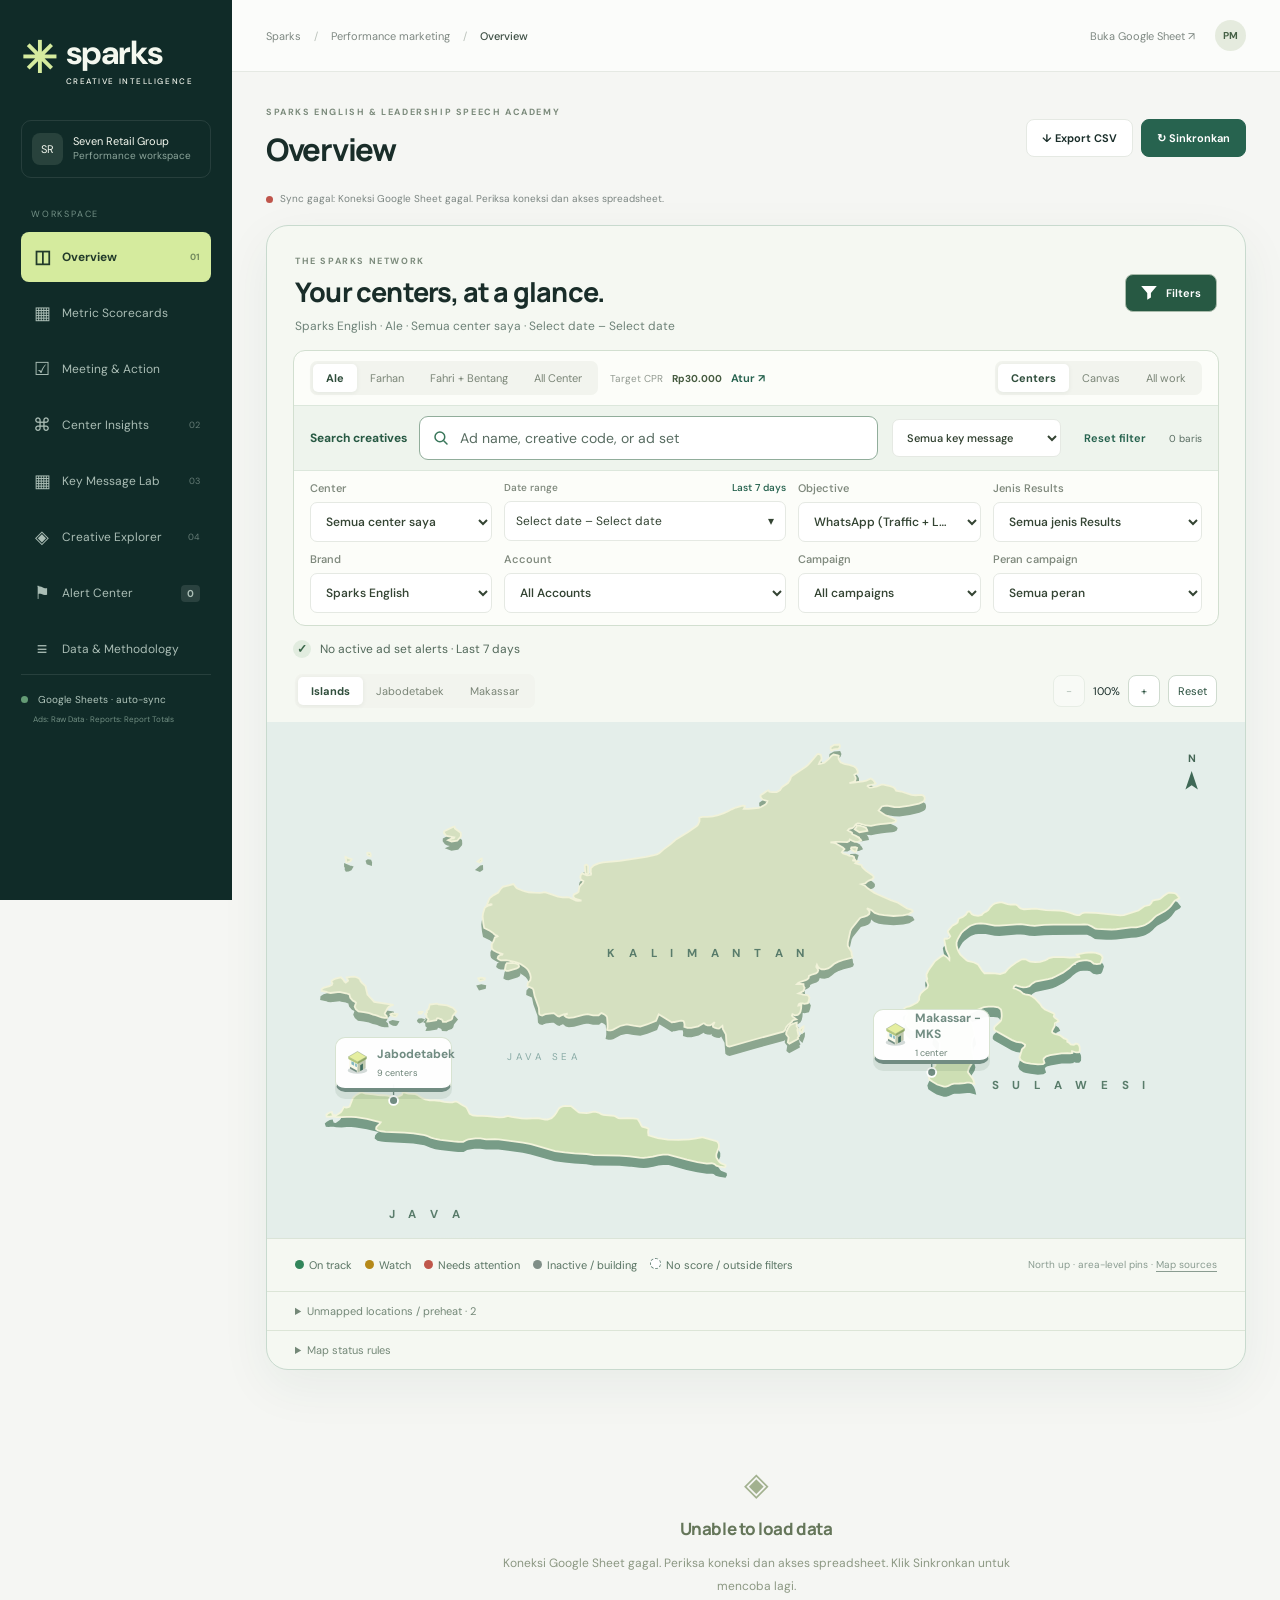
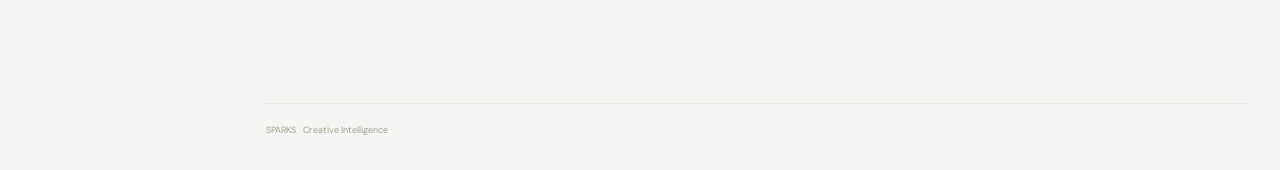
==== commit 81180fa8: "PIC" ====
--- a/Dashboard_Ads_Sparks/Dashboard_ads.html
+++ b/Dashboard_Ads_Sparks/Dashboard_ads.html
@@ -83,7 +83,8 @@
 
 .pill.MONITOR{background:#e5f0f4;color:#306278}.pill.INACTIVE{background:#eee;color:#777}.creative-flag{display:inline-block;margin:4px 0}.action-window{display:block;color:var(--muted);font-size:10px;line-height:1.5;white-space:normal;min-width:105px}
 .report-state{font-size:9px;line-height:1.3;color:#8a742b;font-weight:400}.action-evidence{font-size:11px;margin-top:6px;min-width:155px;white-space:normal}.action-evidence summary{cursor:pointer;color:var(--green)}.action-evidence>div{padding:8px;background:#f3f6f2;border-radius:8px;margin-top:6px;min-width:210px}.action-evidence small{white-space:normal}.metric-scope-comparison{margin:20px 0;padding:16px;border:1px solid var(--line);border-radius:12px}.metric-scope-comparison .mini-note{margin:10px 0}.metric-scope-comparison table{min-width:480px}.report-matching{margin:14px 0;font-size:11px}.report-matching summary{cursor:pointer;color:var(--green)}
-.kpi .summary-basis{font-size:10px;font-weight:500;color:#8a742b;margin-top:4px}.summary-result-type b{font-size:22px;letter-spacing:-.5px}.summary-result-type+ .summary-result-type{margin-top:12px}.summary-result-type small{font-size:10px;font-weight:400;letter-spacing:0;line-height:1.4}.summary-result-types details{font-size:11px;letter-spacing:0;margin-top:8px}.summary-coverage{background:white;border:1px solid var(--line);border-radius:12px;margin:0 0 24px;padding:14px 18px;font-size:12px}.summary-coverage summary{cursor:pointer;color:var(--green)}.summary-coverage p{margin:12px 0;line-height:1.7}.summary-coverage table{min-width:650px}
+.kpi .summary-basis{font-size:10px;font-weight:500;color:#8a742b;margin-top:4px}.summary-result-type b{font-size:22px;letter-spacing:-.5px}.summary-result-type+ .summary-result-type{margin-top:12px}.summary-result-type{min-width:0;white-space:normal;overflow-wrap:anywhere}
+.summary-result-type small{white-space:normal;font-size:10px;font-weight:400;letter-spacing:0;line-height:1.4}.summary-result-types details{font-size:11px;letter-spacing:0;margin-top:8px}.summary-coverage{background:white;border:1px solid var(--line);border-radius:12px;margin:0 0 24px;padding:14px 18px;font-size:12px}.summary-coverage summary{cursor:pointer;color:var(--green)}.summary-coverage p{margin:12px 0;line-height:1.7}.summary-coverage table{min-width:650px}
 
 .account-third{background:#eee8f8;color:#6a4a96}
 
@@ -297,6 +298,8 @@
 }
 
 /* Shared compact filters across all dashboard views. */
+.filter-panel .scope-switch[aria-label="PIC"]{display:flex;flex-wrap:wrap;max-width:100%}
+.filter-panel .filter-top{flex-wrap:wrap}
 .filter-panel .filters{gap:10px 12px;padding:10px 16px 12px}
 .filter-panel .filters label{font-size:11px}
 .filter-panel .filters select,.filter-panel .date-range-toggle{min-height:40px;padding:9px 11px;font-size:12px}
@@ -444,7 +447,7 @@
 <main><div class="page-heading"><div><div class="eyebrow">SPARKS ENGLISH & LEADERSHIP SPEECH ACADEMY</div><h1 id="pageTitle">Overview</h1><p id="pageSubtitle" hidden></p></div><div class="heading-actions"><button id="exportButton" class="button secondary">↓ Export CSV</button><button id="syncButton" class="button primary">↻ Sinkronkan</button></div></div>
 <div class="sync-line" role="status" aria-live="polite"><span id="syncDot" class="dot waiting"></span><span id="syncStatus">Menyiapkan koneksi Google Sheet…</span><span id="periodLabel"></span></div>
 <div id="overviewMapSlot"></div>
-<section class="filter-panel" aria-label="Filter analisis"><div class="filter-top"><div class="scope-switch" role="group" aria-label="Scope center"><button id="myScope" class="selected">My assignments</button><button id="allScope">All assignments</button></div><span class="filter-hint">Target CPR <b id="targetLabel">Rp30.000</b><button id="settingsButton" class="text-button">Atur ↗</button></span></div><div class="work-view-row"><div class="scope-switch" role="group" aria-label="Workspace"><button data-work-view="centers" class="selected">Centers</button><button data-work-view="preheat">Preheat &middot; C.IN</button><button data-work-view="all">All work</button></div></div>
+<section class="filter-panel" aria-label="Filter analisis"><div class="filter-top"><div class="scope-switch" role="group" aria-label="PIC"><button id="myScope" data-pic="MY" class="selected" aria-pressed="true">Ale</button><button data-pic="FARHAN" aria-pressed="false">Farhan</button><button data-pic="FAHRI_BENTANG" aria-pressed="false">Fahri + Bentang</button><button id="allScope" data-pic="ALL" aria-pressed="false">All Center</button></div><span class="filter-hint">Target CPR <b id="targetLabel">Rp30.000</b><button id="settingsButton" class="text-button">Atur ↗</button></span></div><div class="work-view-row"><div class="scope-switch" role="group" aria-label="Workspace"><button data-work-view="centers" class="selected">Centers</button><button data-work-view="preheat">Canvas</button><button data-work-view="all">All work</button></div></div>
 <div class="filter-search-bar"><div class="creative-search">
   <label for="searchFilter">Search creatives</label>
   <div class="creative-search-field">
@@ -647,19 +650,55 @@
 // Match the center and stable ad-set prefix, not individual launch dates.
 const isOwnedThirdNorthJakarta=r=>r.brand==='English'&&r.center==='CL.JU'&&/^ALLS-ENG-(?:JU|CL\.JU)_/i.test(r.adset);
 const isPreheat=r=>r.center==='C.IN'||/^C\.IN(?:_|$)/i.test(r.adset);
-function ownedRow(r){
-  if(r.account==='Third')return isOwnedThirdNorthJakarta(r);
-  return isPreheat(r)||A.MINE.includes(r.center);
-}
+const PIC_ASSIGNMENTS={
+  MY:{label:'Ale',centers:A.MINE,canvas:['Traffic_WA_EXP_CBO_NEW','Traffic_WA_EXP_Hooks']},
+  FARHAN:{label:'Farhan',centers:['KLM','KGD','BKP','SKL','CKR','PLM','STR','KMG','PPN','PLU','SMG','CL.JB'],
+    canvas:['Sales_Website_EXP_Bookings','Lead_WA_EXP_Bookings','Traffic_WA_EXP_CBO_CANVAS']},
+  FAHRI_BENTANG:{label:'Fahri + Bentang',centers:['BSD','TJD','BGR','DPK','PJT','SGB','YOG','BDG','BLI','CBR','DSW','MDN','TMI','CNR','CL.TGR'],
+    canvas:['Traffic_WA_Diversified_Incubation','Traffic_WA_EXP_Preheat','Traffic_WA_Diversified_CANVAS']}
+};
+const centerOwners=new Map(),canvasOwners=new Map();
+for(const [pic,assignment] of Object.entries(PIC_ASSIGNMENTS)){
+  for(const center of assignment.centers)centerOwners.set(center,pic);
+  for(const campaign of assignment.canvas)canvasOwners.set(campaign.toLowerCase(),pic);
+}
+function scopeLabel(){return PIC_ASSIGNMENTS[scope]?.label||'All Center';}
+function assignedCenters(){return PIC_ASSIGNMENTS[scope]?.centers||Array.from(centerOwners.keys());}
+function ownerForRow(r){
+  if(isPreheat(r)){
+    const campaign=String(r.campaign||'').trim().toLowerCase().replace(/[_ -]+\d{1,2}\/\d{1,2}\/\d{2,4}$/,'');
+    return canvasOwners.get(campaign);
+  }
+  const pic=centerOwners.get(r.center);
+  if(pic==='MY'&&r.account==='Third'&&!isOwnedThirdNorthJakarta(r))return;
+  if(r.brand==='SLSA'&&pic!=='MY')return;
+  return pic;
+}
+function ownedRow(r){return ownerForRow(r)==='MY';}
 function workspaceMatches(r){
-  return (scope==='ALL'||ownedRow(r))&&(workView==='all'||(workView==='preheat'?isPreheat(r):!isPreheat(r)));
+  const canvas=isPreheat(r);
+  if((workView==='preheat'&&!canvas)||(workView==='centers'&&canvas))return false;
+  if(canvas&&scope==='ALL')return true;
+  const owner=ownerForRow(r);
+  return scope==='ALL'?!!owner:owner===scope;
+}
+function selectPic(pic){
+  if(!Object.hasOwn(PIC_ASSIGNMENTS,pic)&&pic!=='ALL')return;
+  scope=pic;
+  setWorkView(pic==='ALL'?'centers':workView);
 }
 function campaignMatches(r){return $('campaignFilter').value==='ALL'||r.campaign===$('campaignFilter').value;}
 function objectiveMatches(r,objective=$('objectiveFilter').value){return objective==='ALL'||(objective==='WHATSAPP'?['Traffic','Leads'].includes(r.objective):r.objective===objective);}
 function workScopeControl(){
+  document.querySelectorAll('[data-pic]').forEach(button=>{
+    const active=button.dataset.pic===scope;
+    button.classList.toggle('selected',active);
+    button.setAttribute('aria-pressed',String(active));
+  });
   document.querySelectorAll('[data-work-view]').forEach(b=>{const active=b.dataset.workView===workView;b.classList.toggle('selected',active);b.setAttribute('aria-pressed',active);});
 }
 function setWorkView(next){
+  if(next==='preheat'&&workView!=='preheat')$('objectiveFilter').value='ALL';
   workView=next;$('centerFilter').value='ALL';$('campaignFilter').value='ALL';$('roleFilter').value='ALL';$('searchFilter').value='';$('messageFilter').value='ALL';page=0;updateOptions();render();
 }
 
@@ -978,7 +1017,7 @@
   const planScope=ScorecardTargets.scopeKey(),initialBrand=$('brandFilter').value==='SLSA'?'SLSA':'English';
   const initialMonth=($('endFilter').value||latestSourceDay()||jakartaDay()).slice(0,7);
   const brief=[$('centerFilter').selectedOptions[0]?.textContent,$('accountFilter').selectedOptions[0]?.textContent].join(' · ');
-  const scopeEntries=[['Assignments',scope==='MY'?'My assignments':'All assignments'],['Workspace',workView],...['centerFilter','accountFilter','campaignFilter','objectiveFilter','resultFilter','roleFilter','messageFilter'].map(id=>[$(id).closest('label')?.childNodes[0]?.textContent.trim()||id,$(id).selectedOptions[0]?.textContent]),['Search',$('searchFilter').value||'None'],['Results context',scorecardContext==='ALL'?'All contexts':scorecardContext]];
+  const scopeEntries=[['Assignments',scopeLabel()],['Workspace',workView==='preheat'?'Canvas':workView],...['centerFilter','accountFilter','campaignFilter','objectiveFilter','resultFilter','roleFilter','messageFilter'].map(id=>[$(id).closest('label')?.childNodes[0]?.textContent.trim()||id,$(id).selectedOptions[0]?.textContent]),['Search',$('searchFilter').value||'None'],['Results context',scorecardContext==='ALL'?'All contexts':scorecardContext]];
   dialog.innerHTML=`<form id="scorecardTargetsForm" novalidate><header class="target-header"><div><h2 id="targetDialogTitle">Monthly targets</h2><span class="target-local">Saved in this browser</span></div><button type="button" class="icon-button" data-target-close aria-label="Close targets">×</button></header><div class="target-body"><div class="target-grid target-selectors"><label>Brand<select id="planBrand"><option value="English">Sparks English</option><option value="SLSA">Sparks Leadership Speech Academy</option></select></label><label>Month<input id="planMonth" type="month" required></label></div><details class="target-scope-compact"><summary>${esc(brief)} <span>View filters</span></summary><dl>${scopeEntries.map(([label,value])=>`<div><dt>${esc(label)}</dt><dd>${esc(value)}</dd></div>`).join('')}</dl></details><p id="planScopeNotice" class="target-state" role="status"></p><div class="target-grid target-numbers">${[['spend','Budget'],['results','Results'],['leads','Leads'],['booking','Booking']].map(([k,label])=>`<label for="plan_${k}">${label}${k==='spend'?' <span class="target-unit">IDR / month</span>':' <span class="target-unit">/ month</span>'}<input id="plan_${k}" type="text" inputmode="${k==='spend'?'decimal':'numeric'}" data-number-kind="${k}" autocomplete="off" spellcheck="false" placeholder="Not set" aria-describedby="plan_${k}_error"><small id="plan_${k}_error" class="target-field-error"></small></label>`).join('')}</div><div id="planDerived" class="target-derived"></div><p id="planWarning" class="target-warning" role="status"></p><details class="target-help"><summary>Calculation details</summary><p>Week target = monthly plan ÷ days in month × selected days. A week spanning two months uses both plans. Outcomes: actual ÷ target. Costs: target ÷ actual. Spend: budget used. Blank means not set; a zero target has no Ach%. These targets do not change ad action rules.</p><p>Plans belong to the brand, month and filters shown above. Choose matching filters to view a saved plan.</p></details><p id="planError" role="alert" class="target-field-error"></p></div><div id="planPending" class="target-pending" hidden><b>Unsaved changes</b><span>Save or discard before continuing.</span><div><button type="button" id="planKeep" class="text-button">Keep editing</button><button type="button" id="planDiscard" class="button secondary">Discard</button><button type="button" id="planSaveContinue" class="button primary">Save & continue</button></div></div><footer class="target-footer"><span id="planStatus" role="status">No changes</span><div><button type="button" class="button secondary" data-target-close>Cancel</button><button type="submit" id="planSave" class="button primary">Save targets</button></div></footer></form>`;
   let active={brand:initialBrand,month:initialMonth},original=null,snapshot='',pending=null,loadError=false;
   const strings=()=>JSON.stringify(ScorecardTargets.fields.map(k=>$('plan_'+k).value));
@@ -1978,7 +2017,7 @@
 // Decorative land only: no centers, metrics, status or click handlers. Natural Earth, public domain.
 const MAP_DECORATIVE_ISLANDS=[[[[106.0457,-1.6694],[106.0801,-1.7383],[106.1271,-1.8002],[106.1617,-1.867],[106.2088,-2.1887],[106.3659,-2.4648],[106.8185,-2.5733],[106.7443,-2.618],[106.7066,-2.658],[106.6788,-2.704],[106.612,-2.8955],[106.6186,-2.9361],[106.6576,-3.0012],[106.6672,-3.0718],[106.6105,-3.0714],[106.5468,-3.0556],[106.4961,-3.029],[106.4487,-2.9942],[106.3974,-2.9666],[106.3416,-2.9487],[106.2501,-2.894],[106.1259,-2.8554],[105.9987,-2.8249],[105.9372,-2.7436],[105.908,-2.6433],[105.9391,-2.4935],[105.9076,-2.452],[105.8624,-2.4154],[105.8068,-2.3074],[105.7858,-2.1813],[105.7053,-2.1326],[105.599,-2.1031],[105.5527,-2.079],[105.3429,-2.1251],[105.2926,-2.1143],[105.2477,-2.0794],[105.1334,-2.0426],[105.1377,-1.9727],[105.191,-1.9169],[105.3162,-1.8605],[105.3748,-1.8132],[105.3865,-1.7508],[105.3643,-1.7051],[105.3731,-1.6573],[105.4127,-1.611],[105.4596,-1.5747],[105.5854,-1.5268],[105.6404,-1.6104],[105.6676,-1.6804],[105.7009,-1.7311],[105.7545,-1.6587],[105.7204,-1.5339],[105.8161,-1.5061],[105.9101,-1.505],[105.981,-1.5392],[106.0273,-1.5932],[106.0457,-1.6694]]],[[[116.8077,6.6911],[116.7881,6.6061],[116.8124,6.6079],[116.9133,6.6597],[117.0186,6.7974],[117.0779,6.9168],[117.1285,6.9689],[117.2299,6.94],[117.2524,6.9192],[117.2453,6.8334],[117.255,6.7834],[117.294,6.6769],[117.3804,6.6123],[117.4992,6.5715],[117.6097,6.5126],[117.6457,6.4737],[117.6696,6.4268],[117.6937,6.35],[117.6956,6.2723],[117.6159,6.1965],[117.6498,6.0736],[117.6445,6.0019],[117.6172,5.9407],[117.5012,5.8847],[117.8177,5.9404],[117.8958,5.9723],[118.0038,6.0533],[118.0617,5.9834],[118.1158,5.8625],[118.0723,5.8321],[117.9348,5.7875],[117.928,5.7692],[117.9736,5.7062],[118.0312,5.7121],[118.1446,5.7542],[118.2491,5.8206],[118.2998,5.8197],[118.3531,5.8061],[118.4563,5.7634],[118.5142,5.7289],[118.5631,5.6845],[118.5948,5.5921],[118.7137,5.5585],[118.9573,5.429],[119.0025,5.4178],[119.05,5.4152],[119.1784,5.4309],[119.2234,5.4126],[119.2556,5.3659],[119.2663,5.3081],[119.2628,5.2459],[119.2497,5.1987],[119.2196,5.1598],[119.1322,5.1005],[118.9125,5.0229],[118.6721,4.9641],[118.5514,4.9681],[118.3818,5.0185],[118.32,5.012],[118.2605,4.9889],[118.1854,4.8285],[118.3242,4.6687],[118.5625,4.5021],[118.5951,4.4606],[118.5863,4.4097],[118.5483,4.3792],[118.498,4.3624],[118.3641,4.3357],[118.2287,4.316],[118.1173,4.2876],[118.0082,4.2502],[117.8956,4.2629],[117.741,4.3375],[117.6965,4.3428],[117.6498,4.3045],[117.6038,4.2],[117.5662,4.1623],[117.4975,4.1334],[117.4653,4.0761],[117.5594,3.9883],[117.566,3.9299],[117.6391,3.878],[117.7282,3.7967],[117.7317,3.7703],[117.762,3.7339],[117.7772,3.6893],[117.7145,3.6448],[117.6299,3.6363],[117.5674,3.6783],[117.5097,3.7304],[117.4949,3.6656],[117.4504,3.6285],[117.2879,3.6393],[117.1716,3.639],[117.056,3.6227],[117.1139,3.6126],[117.1664,3.592],[117.3463,3.4266],[117.3847,3.3654],[117.3219,3.2436],[117.3524,3.1938],[117.4221,3.1652],[117.5068,3.1046],[117.5672,3.0985],[117.6106,3.0644],[117.6124,3.0049],[117.6379,2.9508],[117.5691,2.9293],[117.6372,2.9149],[117.6977,2.8873],[117.6646,2.8593],[117.6389,2.8253],[117.6668,2.8069],[117.7497,2.7756],[117.7859,2.7468],[117.8049,2.6689],[117.8857,2.5417],[118.0342,2.3776],[118.0666,2.3178],[118.0663,2.2627],[118.0416,2.2154],[117.957,2.16],[117.8893,2.087],[117.8811,2.0606],[117.7893,2.0269],[117.8312,2.002],[117.8646,1.9684],[117.9284,1.8668],[118.0804,1.7019],[118.1568,1.6403],[118.4717,1.4165],[118.639,1.319],[118.8525,1.0958],[118.9635,1.0443],[118.985,0.9821],[118.8924,0.8869],[118.7574,0.8392],[118.5348,0.8135],[118.3115,0.8471],[118.1961,0.8744],[118.0955,0.9292],[118.0163,1.0392],[117.9116,1.0987],[117.952,1.032],[117.9773,0.9638],[117.9643,0.8896],[117.923,0.8313],[117.8525,0.7887],[117.777,0.754],[117.7451,0.7296],[117.5533,0.341],[117.5222,0.2359],[117.4638,-0.2005],[117.4629,-0.3237],[117.5489,-0.5544],[117.5568,-0.6753],[117.5738,-0.7275],[117.5625,-0.7709],[117.5218,-0.7967],[117.3571,-0.8672],[117.2407,-0.9257],[117.1465,-1.009],[117.0702,-1.1127],[117.0032,-1.1877],[116.914,-1.2236],[116.8494,-1.2183],[116.7971,-1.1838],[116.7605,-1.1172],[116.7398,-1.0442],[116.7262,-1.0981],[116.7287,-1.1508],[116.7593,-1.2071],[116.771,-1.2666],[116.7534,-1.3273],[116.7152,-1.3758],[116.6116,-1.4286],[116.5545,-1.4739],[116.5451,-1.5531],[116.5176,-1.598],[116.4779,-1.6328],[116.3321,-1.7125],[116.2996,-1.7443],[116.2755,-1.7849],[116.3532,-1.7786],[116.4243,-1.7849],[116.4296,-1.8642],[116.452,-1.9231],[116.4235,-2.0525],[116.314,-2.1398],[116.3687,-2.1582],[116.4182,-2.1867],[116.5281,-2.2079],[116.5654,-2.2997],[116.5492,-2.4108],[116.5293,-2.5105],[116.4504,-2.5383],[116.4013,-2.5198],[116.3525,-2.5216],[116.3168,-2.5519],[116.3072,-2.6033],[116.3755,-2.578],[116.3717,-2.7068],[116.3532,-2.8327],[116.3307,-2.9021],[116.2889,-2.9588],[116.2258,-2.977],[116.1663,-2.9346],[116.1541,-2.9838],[116.1723,-3.0253],[116.2572,-3.1264],[116.2051,-3.1485],[116.1671,-3.183],[116.15,-3.2332],[116.0575,-3.3482],[116.0167,-3.4328],[115.9994,-3.5233],[115.9562,-3.595],[115.2582,-3.9068],[114.6936,-4.1697],[114.6525,-4.1519],[114.6253,-4.1117],[114.606,-3.7033],[114.5361,-3.4944],[114.5256,-3.3767],[114.446,-3.4818],[114.3972,-3.4712],[114.3443,-3.4444],[114.3046,-3.4101],[114.3017,-3.3647],[114.3443,-3.2352],[114.2927,-3.3062],[114.2363,-3.3611],[114.1779,-3.3544],[114.1276,-3.3272],[114.109,-3.2852],[114.0822,-3.2789],[113.9588,-3.3943],[113.7958,-3.4562],[113.7051,-3.4553],[113.6336,-3.4199],[113.6373,-3.332],[113.6301,-3.2461],[113.6101,-3.1957],[113.5663,-3.1777],[113.526,-3.1841],[113.409,-3.2289],[113.3672,-3.2236],[113.3432,-3.2465],[113.034,-2.9335],[112.9715,-3.1871],[112.758,-3.3222],[112.6003,-3.4005],[112.4439,-3.3711],[112.285,-3.321],[112.1267,-3.3814],[111.9549,-3.5297],[111.9074,-3.5525],[111.8581,-3.5519],[111.8221,-3.5325],[111.8344,-3.4201],[111.8359,-3.3077],[111.823,-3.0572],[111.8094,-3.008],[111.7602,-2.9392],[111.6947,-2.8895],[111.6583,-2.9258],[111.6255,-2.9755],[111.4949,-2.9733],[111.3676,-2.9337],[111.2592,-2.9564],[111.0443,-3.0558],[110.9301,-3.0711],[110.8688,-3.0487],[110.8297,-2.9951],[110.8521,-2.9462],[110.8993,-2.9086],[110.8111,-2.9385],[110.7358,-2.9887],[110.7031,-3.0209],[110.6682,-3.0048],[110.574,-2.8914],[110.3775,-2.9338],[110.351,-2.9468],[110.3025,-2.9854],[110.2561,-2.9661],[110.2326,-2.9251],[110.2243,-2.6887],[110.1244,-2.2339],[110.0966,-2.0014],[110.075,-1.9464],[109.9599,-1.8628],[109.9638,-1.7429],[110.0234,-1.6426],[110.0361,-1.5257],[110.0192,-1.3988],[109.9833,-1.2748],[109.9381,-1.1812],[109.8734,-1.1011],[109.7874,-1.0113],[109.6817,-0.9442],[109.4538,-0.8688],[109.3335,-0.8754],[109.2889,-0.8458],[109.2588,-0.8074],[109.271,-0.732],[109.3117,-0.6802],[109.3663,-0.6674],[109.3728,-0.6382],[109.257,-0.5774],[109.1605,-0.4949],[109.1303,-0.4454],[109.1211,-0.3909],[109.1218,-0.265],[109.1496,-0.1855],[109.1647,-0.1425],[109.1946,-0.0094],[109.2575,0.0312],[109.2473,0.0558],[109.2202,0.0738],[109.1808,0.1175],[109.1485,0.1677],[109.0748,0.2528],[108.9445,0.3557],[108.9228,0.5328],[108.9059,0.7939],[108.9168,0.9126],[108.9586,1.1346],[109.0309,1.2045],[109.0885,1.2239],[109.1315,1.2539],[109.0961,1.2582],[109.0654,1.2472],[109.0103,1.2396],[109.0555,1.4385],[109.0759,1.4959],[109.1667,1.6071],[109.2731,1.7055],[109.3182,1.8211],[109.3785,1.9227],[109.6289,2.0275],[109.6943,1.8888],[109.7196,1.8578],[109.8648,1.7645],[109.9846,1.7176],[110.1141,1.6986],[110.2459,1.6947],[110.2983,1.7012],[110.3492,1.7197],[110.3995,1.6999],[110.6752,1.548],[110.782,1.5209],[110.8949,1.5325],[110.9399,1.5173],[111.0984,1.4009],[111.1452,1.387],[111.2232,1.3959],[111.1234,1.449],[111.058,1.4867],[111.0287,1.5578],[111.0466,1.6336],[111.1102,1.6841],[111.1542,1.7388],[111.17,1.9023],[111.198,1.9851],[111.2509,2.0639],[111.2682,2.1397],[111.2089,2.1977],[111.1955,2.2972],[111.2086,2.3796],[111.2422,2.4357],[111.2959,2.3988],[111.3514,2.3645],[111.4062,2.3679],[111.4438,2.3815],[111.4508,2.4241],[111.4404,2.4981],[111.4433,2.6343],[111.5125,2.743],[111.6232,2.818],[111.7277,2.8538],[112.1188,2.9147],[112.7373,3.0705],[112.9205,3.1307],[112.9879,3.1619],[113.0447,3.2052],[113.1402,3.3435],[113.3201,3.5615],[113.4461,3.7406],[113.7121,4.0014],[113.9239,4.2432],[113.9525,4.2887],[113.9878,4.4207],[113.9904,4.4828],[113.9843,4.5458],[114.0125,4.5752],[114.0536,4.5929],[114.1779,4.591],[114.2994,4.6072],[114.4244,4.6604],[114.5447,4.7246],[114.6459,4.7981],[114.7408,4.881],[114.8406,4.9464],[114.9954,5.0224],[115.0477,5.0164],[115.0471,4.9625],[115.0268,4.8997],[115.14,4.8998],[115.3749,4.9328],[115.4276,4.9692],[115.5198,5.0489],[115.5545,5.0936],[115.582,5.1941],[115.4669,5.2541],[115.4217,5.3305],[115.419,5.4132],[115.5564,5.5667],[115.6039,5.6034],[115.6245,5.5489],[115.6851,5.5351],[115.7408,5.533],[115.7969,5.5361],[115.8771,5.6135],[115.9185,5.725],[116.0598,5.8824],[116.1101,6.0033],[116.1384,6.1295],[116.4947,6.5217],[116.5383,6.5827],[116.7498,6.9771],[116.7762,6.9902],[116.833,6.9521],[116.8498,6.8267],[116.842,6.7721],[116.8077,6.6911]]],[[[117.9229,4.0543],[117.7368,4.004],[117.6251,4.1215],[117.6668,4.204],[117.6621,4.2502],[117.708,4.2624],[117.7614,4.2523],[117.8848,4.1861],[117.9179,4.0905],[117.9229,4.0543]]],[[[117.6584,3.2805],[117.6458,3.2478],[117.5604,3.3282],[117.5375,3.3864],[117.5479,3.432],[117.6367,3.4361],[117.6809,3.4075],[117.6584,3.2805]]],[[[116.4241,-3.4645],[116.3878,-3.6367],[116.3266,-3.5391],[116.3953,-3.4233],[116.427,-3.3999],[116.4241,-3.4645]]],[[[116.3033,-3.8682],[116.0934,-4.0541],[116.0588,-4.0069],[116.077,-3.8175],[116.0184,-3.6999],[116.0225,-3.6124],[116.0636,-3.4579],[116.1174,-3.3396],[116.2394,-3.2604],[116.2697,-3.2511],[116.2621,-3.3948],[116.2865,-3.4488],[116.2951,-3.495],[116.282,-3.5348],[116.3052,-3.7186],[116.3187,-3.763],[116.2893,-3.8209],[116.3033,-3.8682]]],[[[108.9531,-1.6196],[108.8379,-1.6616],[108.8037,-1.5678],[108.8772,-1.5398],[108.9568,-1.5641],[108.9531,-1.6196]]],[[[109.7103,-1.1807],[109.5108,-1.2828],[109.4637,-1.2775],[109.4281,-1.2412],[109.4503,-1.0441],[109.476,-0.9854],[109.6146,-0.9791],[109.6995,-1.0073],[109.7434,-1.0394],[109.7605,-1.1052],[109.7508,-1.145],[109.7103,-1.1807]]],[[[108.8875,2.9054],[108.8389,2.853],[108.7865,2.8856],[108.8671,2.9919],[108.8857,2.999],[108.8875,2.9054]]],[[[108.316,3.6896],[108.1796,3.6531],[108.1004,3.7045],[108.1861,3.768],[108.2164,3.7722],[108.2361,3.7846],[108.2433,3.8104],[108.0885,3.8521],[108.0445,3.889],[108.0023,3.9829],[108.0035,4.0426],[108.202,4.2005],[108.2483,4.2171],[108.2556,4.1518],[108.3929,3.9862],[108.3988,3.876],[108.3936,3.8362],[108.316,3.6896]]],[[[106.2853,3.1571],[106.2837,3.0882],[106.2146,3.1286],[106.201,3.2049],[106.2237,3.2296],[106.2712,3.2163],[106.2853,3.1571]]],[[[105.7604,2.863],[105.7186,2.8592],[105.7062,2.8889],[105.7079,2.9401],[105.7042,2.9809],[105.6922,3.0113],[105.6922,3.0625],[105.7307,3.037],[105.7604,3.013],[105.7945,2.9959],[105.8222,2.9844],[105.8367,2.9765],[105.8094,2.904],[105.7604,2.863]]],[[[108.2072,-2.9977],[108.1918,-3.103],[108.1673,-3.1428],[108.0836,-3.1949],[108.0553,-3.2269],[107.9771,-3.2218],[107.9673,-3.1666],[107.9411,-3.1293],[107.8582,-3.0863],[107.8366,-3.0967],[107.8218,-3.1607],[107.6596,-3.2056],[107.6145,-3.2094],[107.6367,-3.1248],[107.5949,-3.0584],[107.5916,-2.9766],[107.5839,-2.9407],[107.5635,-2.9201],[107.6049,-2.8631],[107.5981,-2.7997],[107.6416,-2.7315],[107.6663,-2.5663],[107.8378,-2.5303],[107.8747,-2.5597],[108.0744,-2.597],[108.2151,-2.697],[108.2906,-2.83],[108.2072,-2.9977]]],[[[107.4733,-2.8995],[107.4328,-2.9253],[107.4093,-2.9006],[107.4024,-2.8729],[107.4193,-2.8381],[107.4744,-2.8347],[107.4997,-2.845],[107.4733,-2.8995]]],[[[106.8864,-3.0053],[106.8697,-3.0253],[106.8143,-3.0145],[106.7743,-2.9868],[106.7492,-2.9604],[106.7429,-2.9328],[106.7969,-2.8989],[106.9106,-2.934],[106.8864,-3.0053]]],[[[111.3893,2.4153],[111.3587,2.4022],[111.3115,2.4376],[111.3004,2.7412],[111.3335,2.7683],[111.3551,2.7645],[111.3783,2.7093],[111.3763,2.5763],[111.3805,2.4589],[111.3893,2.4153]]],[[[117.1416,7.1682],[117.0807,7.1153],[117.0602,7.1789],[117.0643,7.2607],[117.1469,7.337],[117.2641,7.3517],[117.2808,7.2906],[117.2668,7.2208],[117.2394,7.1848],[117.1416,7.1682]]]];
 const MAP_ANCHORS={
- 'CL.JU':[106.895,-6.160],TJD:[106.784,-6.174],TMP:[106.713,-6.136],KLM:[106.916,-6.246],PJT:[106.835,-6.282],TBT:[106.851,-6.238],KMG:[106.819,-6.290],BGR:[106.806,-6.589],BTY:[106.774,-6.559],CBN:[106.833,-6.486],DPK:[106.819,-6.389],BSD:[106.685,-6.308],TCT:[106.630,-6.188],GLK:[106.704,-6.188],BTR:[106.706,-6.274],BKP:[106.976,-6.271],BHI:[106.974,-6.184],CKR:[107.153,-6.306],MKS:[119.43,-5.15]
+ 'CL.JU':[106.895,-6.160],KGD:[106.911,-6.158],STR:[106.872,-6.138],PLM:[106.887,-6.177],TJD:[106.784,-6.174],TMP:[106.713,-6.136],KLM:[106.916,-6.246],PJT:[106.835,-6.282],TBT:[106.851,-6.238],KMG:[106.819,-6.290],BGR:[106.806,-6.589],BTY:[106.774,-6.559],CBN:[106.833,-6.486],DPK:[106.819,-6.389],BSD:[106.685,-6.308],TCT:[106.630,-6.188],GLK:[106.704,-6.188],BTR:[106.706,-6.274],BKP:[106.976,-6.271],BHI:[106.974,-6.184],CKR:[107.153,-6.306],MKS:[119.43,-5.15]
 };
 const MapGeography=(()=>{
  const width=1100,height=760;
@@ -2033,7 +2072,8 @@
 
 /* Schematic geography from user-supplied addresses. Never infer branch-level outcomes. */
 const CENTER_LOCATIONS=[
- {code:'CL.JU',name:'North Jakarta',region:'metro',codes:['CL.JU','KGD','STR','PLM'],sites:[['Kelapa Gading','Jl. Boulevard Timur No.30–34, Pegangsaan Dua, Jakarta Utara 14250'],['Sunter','Jl. Danau Sunter Utara No.F.20 29, Sunter Agung, Jakarta Utara 14350'],['Pulomas','All Fresh Avenue Blok D3, Jl. Kayu Putih Raya No.1, Jakarta Timur']],shared:true},
+ {code:'CL.JU',name:'North Jakarta',region:'metro',sites:[['Kelapa Gading','Jl. Boulevard Timur No.30–34, Pegangsaan Dua, Jakarta Utara 14250'],['Sunter','Jl. Danau Sunter Utara No.F.20 29, Sunter Agung, Jakarta Utara 14350'],['Pulomas','All Fresh Avenue Blok D3, Jl. Kayu Putih Raya No.1, Jakarta Timur']],shared:true},
+ ...[['KGD','Kelapa Gading','Jl. Boulevard Timur No.30-34, Pegangsaan Dua, Jakarta Utara'],['STR','Sunter','Jl. Danau Sunter Utara No.F.20 29, Jakarta Utara'],['PLM','Pulomas','Jl. Kayu Putih Raya No.1, Jakarta Timur']].map(([code,name,address])=>({code,name,region:'metro',sites:[[name,address]]})),
  {code:'TJD',name:'Tanjung Duren',region:'metro',sites:[['Tanjung Duren','Jl. Tanjung Duren Raya No.356–357, Jakarta Barat 11470']]},
  {code:'TMP',name:'Taman Palem',region:'metro',sites:[['Taman Palem','Citra 3 Extension Blok F2 C1–C8, C50–C52, Jl. Palem Raja Barat, Pegadungan, Jakarta Barat 11830']]},
  {code:'KLM',name:'Kalimalang',region:'metro',sites:[['Kalimalang','Ruko Kalimalang Mas Blok E7 B1–B2, Jl. Kalimalang Raya, Pondok Bambu, Jakarta Timur 13430']]},
@@ -2087,7 +2127,7 @@
 })();
 function mapCatalog(){
  const known=new Set(CENTER_LOCATIONS.flatMap(l=>l.codes||[l.code]));
- const extra=[...new Set([...rows.map(r=>r.center),...A.MINE])].filter(c=>!known.has(c));
+ const extra=[...new Set([...rows.map(r=>r.center),...assignedCenters()])].filter(c=>!known.has(c));
  return [...CENTER_LOCATIONS,...extra.map(code=>({code,name:labels[code]||code,region:code==='C.SBY'?'surabaya':'unmapped',sites:[],construction:code==='BDS'}))];
 }
 function mapLocationVisible(loc,items){
@@ -2095,7 +2135,7 @@
  if(chosen!=='ALL'&&!codes.includes(chosen))return false;
  const preheat=codes.includes('C.IN');
  if(workView==='preheat'&&!preheat||workView==='centers'&&preheat)return false;
- if(scope==='MY'&&!preheat&&!codes.some(c=>A.MINE.includes(c)))return false;
+ if(!preheat&&!codes.some(c=>assignedCenters().includes(c)))return false;
  // Selected rows already enforce brand, ownership (including Third), dates and every filter.
  // Keep assigned sites with no data only in the broad center view; never leak other accounts.
  const narrowed=['accountFilter','campaignFilter','roleFilter','messageFilter'].some(id=>$(id).value!=='ALL')||$('searchFilter').value.trim();
@@ -2130,8 +2170,8 @@
  const regions=Object.entries(MAP_REGIONS).filter(([id])=>mapped.some(m=>m.region===id));
  if(mapRegion!=='islands'&&!regions.some(([id])=>id===mapRegion))mapRegion='islands';
  const shown=mapRegion==='islands'?mapped:mapped.filter(m=>m.region===mapRegion);
- const content=!mapped.length?empty('No mapped centers in this selection','Preheat audiences and unconfirmed locations are listed below.'):mapRegion==='islands'?geographicIslandsScene(mapped,regions):mapRegion==='metro'?geographicCenterScene(shown):`<div class="map-local-land"></div><div class="map-local-caption">${esc(MAP_REGIONS[mapRegion].name)}</div><div class="map-local-grid">${shown.map(m=>mapBadge(m)).join('')}</div>`;
- return `<div class="map-navigation"><div class="scope-switch"><button data-map-region="islands" class="${mapRegion==='islands'?'selected':''}">Islands</button>${regions.some(([id])=>id==='metro')?`<button data-map-region="metro" class="${mapRegion==='metro'?'selected':''}">Jabodetabek</button>`:''}${regions.some(([id])=>id==='makassar')?`<button data-map-region="makassar" class="${mapRegion==='makassar'?'selected':''}">Makassar</button>`:''}</div><div class="map-zoom"><button data-map-zoom="out" aria-label="Zoom out" ${mapZoom<=1?'disabled':''}>−</button><span>${Math.round(mapZoom*100)}%</span><button data-map-zoom="in" aria-label="Zoom in" ${mapZoom>=1.8?'disabled':''}>+</button><button data-map-zoom="reset">Reset</button></div></div><div class="map-viewport" tabindex="0" aria-label="Map viewport; use zoom buttons and scroll to explore"><div class="map-scene ${!mapped.length?'empty-map-scene':mapRegion==='islands'?'islands-scene':mapRegion==='metro'?'metro-scene':'local-scene'}" style="width:${mapZoom*100}%;--map-zoom:${mapZoom}">${content}</div></div><div id="mapHover" class="map-hover" role="status" hidden></div><div class="map-footer"><div class="map-legend"><span class="good">On track</span><span class="watch">Watch</span><span class="bad">Needs attention</span><span class="off">Inactive / building</span><span class="unknown">No score / outside filters</span></div><small>North up &middot; area-level pins &middot; <a href="https://www.geoboundaries.org/api/current/gbOpen/IDN/ADM2/" target="_blank" rel="noopener">Map sources</a></small></div>${unmapped.length?`<details class="map-unmapped"><summary>Unmapped locations / preheat · ${unmapped.length}</summary><div>${unmapped.map(m=>`<button class="tone-${m.tone}" data-map-center="${esc(m.id)}">${esc(m.code)} · ${esc(m.label)}${m.alerts.length?' · '+m.alerts.length+' alerts':''}</button>`).join('')}</div></details>`:''}<details class="map-method"><summary>Map status rules</summary><p>Colors use the selected period and latest recorded ad delivery, not live Meta status. English costs use Analysis Settings; green requires all costs below 90% of target, Results → Leads ≥80%, sufficient spend and Results. Yellow: costs approach target or conversion <80%. Red: CPR/CPL >120% of target, CPB >133% of target, conversion <60%, or confirmed zero outcomes after sufficient spend. ${CostTargets.bookingRateGuide}. Missing reports, unknown delivery, mixed Results and small samples are unscored. SLSA needs its own center-scoped monthly targets. Alert counts use the separate seven-day action window; a green center can still contain an ad needing review.</p><p>Locations follow supplied addresses. CL.JU shares one report across three branches; Depok uses a city-level report for two supplied locations. Other unverified codes remain in Unmapped locations, never assigned to a guessed address. Visible locations follow My/All assignments, center and work filters. Specific account, campaign, search and key-message filters show only matching locations. Third-account ownership stays restricted to the assigned ad set. Makassar is a city-level marker, not a confirmed branch address. Pins represent approximate areas; label connectors retain their geographic anchor. Gray means confirmed inactive or under construction, not missing data.</p><p>Administrative boundaries: BPS / WFP / OCHA via geoBoundaries, CC BY 3.0 IGO (2020 boundaries, simplified for display). Island outlines: Natural Earth, public domain. Pin anchors are approximate interpretations of the supplied addresses; geographic shapes are not a street-navigation service.</p></details>`;
+ const content=!mapped.length?empty('No mapped centers in this selection','Canvas audiences and unconfirmed locations are listed below.'):mapRegion==='islands'?geographicIslandsScene(mapped,regions):mapRegion==='metro'?geographicCenterScene(shown):`<div class="map-local-land"></div><div class="map-local-caption">${esc(MAP_REGIONS[mapRegion].name)}</div><div class="map-local-grid">${shown.map(m=>mapBadge(m)).join('')}</div>`;
+ return `<div class="map-navigation"><div class="scope-switch"><button data-map-region="islands" class="${mapRegion==='islands'?'selected':''}">Islands</button>${regions.some(([id])=>id==='metro')?`<button data-map-region="metro" class="${mapRegion==='metro'?'selected':''}">Jabodetabek</button>`:''}${regions.some(([id])=>id==='makassar')?`<button data-map-region="makassar" class="${mapRegion==='makassar'?'selected':''}">Makassar</button>`:''}</div><div class="map-zoom"><button data-map-zoom="out" aria-label="Zoom out" ${mapZoom<=1?'disabled':''}>−</button><span>${Math.round(mapZoom*100)}%</span><button data-map-zoom="in" aria-label="Zoom in" ${mapZoom>=1.8?'disabled':''}>+</button><button data-map-zoom="reset">Reset</button></div></div><div class="map-viewport" tabindex="0" aria-label="Map viewport; use zoom buttons and scroll to explore"><div class="map-scene ${!mapped.length?'empty-map-scene':mapRegion==='islands'?'islands-scene':mapRegion==='metro'?'metro-scene':'local-scene'}" style="width:${mapZoom*100}%;--map-zoom:${mapZoom}">${content}</div></div><div id="mapHover" class="map-hover" role="status" hidden></div><div class="map-footer"><div class="map-legend"><span class="good">On track</span><span class="watch">Watch</span><span class="bad">Needs attention</span><span class="off">Inactive / building</span><span class="unknown">No score / outside filters</span></div><small>North up &middot; area-level pins &middot; <a href="https://www.geoboundaries.org/api/current/gbOpen/IDN/ADM2/" target="_blank" rel="noopener">Map sources</a></small></div>${unmapped.length?`<details class="map-unmapped"><summary>Unmapped locations / preheat · ${unmapped.length}</summary><div>${unmapped.map(m=>`<button class="tone-${m.tone}" data-map-center="${esc(m.id)}">${esc(m.code)} · ${esc(m.label)}${m.alerts.length?' · '+m.alerts.length+' alerts':''}</button>`).join('')}</div></details>`:''}<details class="map-method"><summary>Map status rules</summary><p>Colors use the selected period and latest recorded ad delivery, not live Meta status. English costs use Analysis Settings; green requires all costs below 90% of target, Results → Leads ≥80%, sufficient spend and Results. Yellow: costs approach target or conversion <80%. Red: CPR/CPL >120% of target, CPB >133% of target, conversion <60%, or confirmed zero outcomes after sufficient spend. ${CostTargets.bookingRateGuide}. Missing reports, unknown delivery, mixed Results and small samples are unscored. SLSA needs its own center-scoped monthly targets. Alert counts use the separate seven-day action window; a green center can still contain an ad needing review.</p><p>Locations follow supplied addresses. CL.JU shares one report across three branches; Depok uses a city-level report for two supplied locations. Other unverified codes remain in Unmapped locations, never assigned to a guessed address. Visible locations follow the selected PIC, center and work filters. Specific account, campaign, search and key-message filters show only matching locations. Third-account ownership stays restricted to the assigned ad set. Makassar is a city-level marker, not a confirmed branch address. Pins represent approximate areas; label connectors retain their geographic anchor. Gray means confirmed inactive or under construction, not missing data.</p><p>Administrative boundaries: BPS / WFP / OCHA via geoBoundaries, CC BY 3.0 IGO (2020 boundaries, simplified for display). Island outlines: Natural Earth, public domain. Pin anchors are approximate interpretations of the supplied addresses; geographic shapes are not a street-navigation service.</p></details>`;
 }
 function mapAlertContent(sets){
  const first=sets[0];
@@ -2163,12 +2203,12 @@
  }
  const brand=$('brandFilter');
  const context=[$('centerFilter').selectedOptions[0]?.textContent];
- if(workView==='preheat')context.push('Preheat');
+ if(workView==='preheat')context.push('Canvas');
  for(const id of ['accountFilter','campaignFilter']){
    const field=$(id);
    if(field.value!=='ALL')context.push(field.selectedOptions[0]?.textContent);
  }
- $('mapScopeLine').textContent=[brand.selectedOptions[0]?.textContent,scope==='MY'?'My assignments':'All assignments',...context,dateRangeText(),brand.value==='SLSA'?'Temporary shared locations':''].filter(Boolean).join(' · ');
+ $('mapScopeLine').textContent=[brand.selectedOptions[0]?.textContent,scopeLabel(),...context,dateRangeText(),brand.value==='SLSA'?'Temporary shared locations':''].filter(Boolean).join(' · ');
  if(!priorityData.sets.length)mapAlertsOpen=false;
  $('mapAlertHub').innerHTML=mapAlertContent(priorityData.sets);
  $('mapCanvas').innerHTML=renderCenterMap(recompute);
@@ -2492,8 +2532,8 @@
 function optionList(id,values,label){const el=$(id),old=el.value;el.innerHTML=`<option value="ALL">${label}</option>`+values.map(v=>`<option value="${esc(v)}">${esc(v)}</option>`).join('');if(values.includes(old))el.value=old;}
 function updateOptions(){
   const eligible=rows.filter(r=>workspaceMatches(r)&&accountMatches(r));
-  const centerValues=[...new Set([...eligible.map(r=>r.center),...(scope==='MY'&&workView!=='preheat'&&$('accountFilter').value==='ALL'?A.MINE:[])])].sort();
-  optionList('centerFilter',centerValues,workView==='preheat'?'All preheat ad sets':'All centers');
+  const centerValues=[...new Set([...eligible.map(r=>r.center),...(workView!=='preheat'&&$('accountFilter').value==='ALL'?assignedCenters():[])])].sort();
+  optionList('centerFilter',centerValues,workView==='preheat'?'All Canvas ad sets':'All centers');
   optionList('campaignFilter',[...new Set(eligible.map(r=>r.campaign))].sort(),'All campaigns');
   const brand=$('brandFilter').value,objective=$('objectiveFilter').value;
   optionList('resultFilter',[...new Set(eligible.filter(r=>(brand==='ALL'||r.brand===brand)&&objectiveMatches(r,objective)).map(r=>r.resultType))].sort(),'Semua jenis Results');
@@ -2604,7 +2644,7 @@
   updateDateRangeControl();workScopeControl();
   const [name,title,subtitle]=VIEWS[view];$('breadcrumb').textContent=name;$('pageTitle').textContent=name;$('pageSubtitle').textContent=subtitle;
   document.querySelectorAll('nav [data-view]').forEach(b=>b.classList.toggle('active',b.dataset.view===view));
-  $('myScope').classList.toggle('selected',scope==='MY');$('allScope').classList.toggle('selected',scope==='ALL');$('targetLabel').textContent=money(config.target);
+  $('targetLabel').textContent=money(config.target);
   if(!loaded&&view==='meeting'){meetingTab='bucket';$('viewContent').innerHTML=renderMeeting();return;}
   if(!loaded){$('viewContent').innerHTML=lastError?empty('Unable to load data',lastError+' Klik Sinkronkan untuk mencoba lagi.'):empty('Connecting your data','Loading creative performance from Google Sheets.');return;}
   const invalid=$('startFilter').value&&$('endFilter').value&&$('startFilter').value>$('endFilter').value;
@@ -2742,7 +2782,7 @@
 function renderData(){
   const t=A.aggregate(selected),missing=creatives.filter(g=>g.missing),invalidDate=rows.filter(r=>!r.day).length,unknown=selected.filter(r=>r.resultType==='Tidak tercatat').length,leadMissing=selected.filter(r=>r.leads===null).length,rateAnomaly=creatives.filter(g=>g.leadRate>100).length,days=[...new Set(rows.map(r=>r.day).filter(Boolean))].sort();
   const today=new Date().toLocaleDateString('en-CA',{timeZone:'Asia/Jakarta'}),age=days.length?Math.floor((Date.parse(today)-Date.parse(days.at(-1)))/86400000):null;
-  return `${renderDataFlow()}<div class="data-health">${[['Baris di filter',integer(selected.length),'Dari '+integer(rows.length)+' baris sumber'],['Ad tanpa key message',integer(missing.length),'Alert terpisah dari performa'],['Jenis Results kosong',integer(unknown),'Perlu konteks sebelum menilai CPR'],['Update terakhir data',days.length?prettyDate(days.at(-1)):'—',age===null?'Belum ada tanggal':age+' hari sebelum hari ini']].map(([k,v,d])=>`<div class="health-card"><small>${k}</small><b style="${k.includes('Update')?'font-size:19px':''}">${v}</b><small>${d}</small></div>`).join('')}</div>${knowledgeError?`<div class="notice">${esc(knowledgeError)}</div>`:''}${costTargetsMethodology()}${rulesMethodology()}${adsetMethodology()}${metricIntegrityMethodology()}${iterationMethodology()}<div class="method-grid"><section class="card method"><h3>Sources & synchronization</h3><ul><li><strong>Raw Data</strong>: sumber data iklan utama, termasuk seluruh account. <strong>Report Totals</strong> mendukung pencocokan Leads/Booking dan summary ad set yang memenuhi aturan atribusi. Import tabs tidak dibaca oleh dashboard dan tidak diperbarui oleh upload CSV.</li><li><strong>Knowledge</strong>: istilah bisnis dan nama center. ${integer(knowledge.length)} baris pengetahuan terbaca pada sinkronisasi terakhir.</li><li>Polling otomatis setiap <strong>10 menit</strong> saat halaman terbuka, serta tombol Sinkronkan. Waktu refresh bukan tanggal terbaru data.</li><li>Data terakhir tetap ditampilkan ketika sync gagal, dengan status error yang terlihat. Angka tidak diganti dengan nol.</li><li>Pengaturan ambang disimpan di browser ini. Data performa tidak disimpan ke layanan tambahan.</li><li>Dashboard memakai jalur baca Google Sheets yang sama seperti dashboard lama. Akses sheet harus mengizinkan pembacaan dari browser.</li></ul><p class="mini-note">Sinkronisasi berhasil terakhir: ${lastSync?lastSync.toLocaleString('id-ID',{timeZone:'Asia/Jakarta'})+' WIB':'—'}.</p></section><section class="card method"><h3>Center & brand scope</h3><ul><li><strong>My assignments:</strong> Third account hanya ad set ${MY_THIRD_ADSETS.map(esc).join(', ')}. Centers memisahkan ad set center dari Preheat (C.IN); All work menggabungkan keduanya. All assignments menampilkan juga pekerjaan anggota tim lain.</li><li>Center saya: <strong>${A.MINE.join(', ')}</strong>. Diambil dari kode center pada Ad set name.</li><li><strong>BDS berbeda dari BSD.</strong> BDS masih dalam pembangunan dan tidak dianggap underperform saat belum ada data.</li><li>Token <strong>SLSA</strong> pada campaign atau ad set menandai Sparks Leadership Speech Academy. Data lain merupakan Sparks English sesuai konvensi yang Anda berikan.</li><li>Gunakan filter brand untuk menilai secara terpisah. Rekomendasi creative tidak menggabungkan brand.</li><li><strong>Third account:</strong> kode _TA pada Daily Report menandai Third jika Account Group kosong. CL.JU_T_D_W_TA dipadankan dengan ALLS-ENG-JU_T_D_W_TA berdasarkan tanggal dan kode creative; laporan antar-account tetap terpisah.</li><li>Kode T/L/S = Traffic/Leads/Sales; M/E/D = Main/Experiment/Diversified. CL.JU adalah cluster, bukan satu cabang.</li><li>Jika format penamaan berubah, periksa kategori “Tidak diketahui” sebelum mengambil keputusan.</li></ul></section><section class="card method"><h3>Main metrics</h3><ul><li><strong>WhatsApp:</strong> Traffic dan Leads dengan Results messaging digabung berdasarkan kebutuhan bisnis. Objective asli tetap tersedia untuk filter dan export. Spend pada baris Traffic/Leads tanpa Result type dan nol Results masuk perhitungan WhatsApp; tipe mentah tetap tidak diubah untuk validasi ad. Sales, Booking, klik, brand, dan jenis hasil lainnya tetap dipisah.</li><li><strong>Partial reports:</strong> Leads dan Booking yang sudah tercatat tetap ditampilkan meskipun baris lain belum lengkap. CPL memakai spend dari baris dengan Leads; CPB memakai spend dari baris dengan Booking. Results to Leads memakai Results pada baris yang memiliki Leads. Arahkan kursor ke angka untuk melihat cakupan baris, tanggal, dan spend. Baris tanpa laporan tidak dianggap nol. Perbandingan warna dan rekomendasi tidak memakai angka Partial sebagai data lengkap.</li><li><strong>Leads → Booking (%)</strong> = total Booking / total Leads x 100%. Leads harus lebih dari nol. Untuk data Partial, hanya baris dengan Leads dan Booking yang sama-sama tersedia yang dihitung; rekomendasi tetap memerlukan data lengkap. Nilai di atas 100% tidak dipotong: periksa perbedaan tanggal/atribusi Leads dan Booking. Ini rasio periode, bukan pelacakan cohort orang yang sama; bukan aturan kill otomatis.</li><li><strong>CPR = Σ spend ÷ Σ Results</strong>; CPL = Σ spend ÷ Σ Leads; CPB = Σ spend ÷ Σ Booking. Nol denominator → —, bukan Rp0.</li><li><strong>Results → Leads = Σ Leads ÷ Σ Results × 100%</strong>. Target &ge;80%; di bawah 80% berwarna merah, &ge;80% hijau. Data kosong tetap netral. Target ini tidak menambah rekomendasi kill otomatis. Results mengikuti Result type; traffic click tidak otomatis chat. Leads adalah orang yang sudah mengirim pesan menurut Knowledge.</li><li><strong>Spend share = spend ad yang tampil ÷ seluruh spend ad set dalam periode × 100%</strong>. Angka asli per baris tersedia di detail ad. Persentase harian tidak dijumlahkan.</li><li>Rata-rata Results/Leads harian = total ÷ jumlah tanggal yang memiliki data pada filter. Bukan rata-rata per ad.</li><li>CPR gabungan disembunyikan saat objective / jenis Results berbeda. Gunakan filter untuk membandingkan hasil yang setara.</li></ul></section><section class="card method"><h3>Additional metrics & interpretation</h3><ul><li><strong>CTR = Σ Link clicks ÷ Σ Impressions × 100%</strong>.</li><li><strong>Hook rate = Σ 3-second plays ÷ Σ Impressions video × 100%</strong>.</li><li><strong>Views rate = Σ 100% plays ÷ Σ Views video × 100%</strong>, mengikuti denominator yang terlihat pada Raw Data.</li><li>Format video diidentifikasi dari kode creative berawalan V, image dari I. Format lain tidak diberi diagnosis hook atau retention.</li><li><strong>Frequency ≈ Σ(frequency baris × impressions) ÷ Σ impressions</strong>. Ini estimasi rata-rata, bukan frequency deduplikasi periode karena Reach tidak tersedia.</li><li>Rate ≥100% tidak dipotong; perbedaan atribusi/tanggal perlu ditinjau. ${integer(rateAnomaly)} ad memiliki Results → Leads &gt;100%.</li></ul></section><section class="card method"><h3>Action evaluation scope</h3><p>Status tindakan mengikuti Main-metric action rules di atas. Meeting dan kandidat iterasi memakai angka evaluasi 7 hari; tabel historis tetap memakai rentang tanggal pilihan. Additional metrics hanya menjadi label pendamping Evaluasi creative.</p><button class="text-button" data-action="settings">Edit thresholds</button></section><section class="card method"><h3>Data quality & completeness</h3><ul><li><strong>${integer(missing.length)}</strong> ad memiliki baris tanpa key message. Isi key message dan pillar di tab Creative Mapping, lalu sinkronkan.</li><li><strong>${integer(leadMissing)}</strong> baris tanpa Leads. Nilai kosong tidak diperlakukan sebagai bukti nol leads; cakupan ditampilkan pada KPI.</li><li><strong>${integer(invalidDate)}</strong> baris sumber tanpa tanggal valid dikeluarkan dari analisis periode.</li><li>Result type kosong pada hari nol Results hanya diwarisi jika ad yang sama pada campaign dan ad set yang sama memiliki tepat satu jenis Results diketahui.</li><li>Account ID dan Ad ID pada export digunakan importer dan pencocokan laporan di sheet bila tersedia. Grouping creative dashboard tetap memakai account, campaign, ad set, ad name dan jenis Results; nama identik dalam konteks yang sama perlu diperiksa.</li><li>Key message tidak ditebak dari kode iklan. Rekomendasi hanya menggunakan label Raw Data yang tersedia.</li></ul><button class="text-button" data-action="missing">Lihat data yang perlu dilengkapi →</button></section></div>`;
+  return `${renderDataFlow()}<div class="data-health">${[['Baris di filter',integer(selected.length),'Dari '+integer(rows.length)+' baris sumber'],['Ad tanpa key message',integer(missing.length),'Alert terpisah dari performa'],['Jenis Results kosong',integer(unknown),'Perlu konteks sebelum menilai CPR'],['Update terakhir data',days.length?prettyDate(days.at(-1)):'—',age===null?'Belum ada tanggal':age+' hari sebelum hari ini']].map(([k,v,d])=>`<div class="health-card"><small>${k}</small><b style="${k.includes('Update')?'font-size:19px':''}">${v}</b><small>${d}</small></div>`).join('')}</div>${knowledgeError?`<div class="notice">${esc(knowledgeError)}</div>`:''}${costTargetsMethodology()}${rulesMethodology()}${adsetMethodology()}${metricIntegrityMethodology()}${iterationMethodology()}<div class="method-grid"><section class="card method"><h3>Sources & synchronization</h3><ul><li><strong>Raw Data</strong>: sumber data iklan utama, termasuk seluruh account. <strong>Report Totals</strong> mendukung pencocokan Leads/Booking dan summary ad set yang memenuhi aturan atribusi. Import tabs tidak dibaca oleh dashboard dan tidak diperbarui oleh upload CSV.</li><li><strong>Knowledge</strong>: istilah bisnis dan nama center. ${integer(knowledge.length)} baris pengetahuan terbaca pada sinkronisasi terakhir.</li><li>Polling otomatis setiap <strong>10 menit</strong> saat halaman terbuka, serta tombol Sinkronkan. Waktu refresh bukan tanggal terbaru data.</li><li>Data terakhir tetap ditampilkan ketika sync gagal, dengan status error yang terlihat. Angka tidak diganti dengan nol.</li><li>Pengaturan ambang disimpan di browser ini. Data performa tidak disimpan ke layanan tambahan.</li><li>Dashboard memakai jalur baca Google Sheets yang sama seperti dashboard lama. Akses sheet harus mengizinkan pembacaan dari browser.</li></ul><p class="mini-note">Sinkronisasi berhasil terakhir: ${lastSync?lastSync.toLocaleString('id-ID',{timeZone:'Asia/Jakarta'})+' WIB':'—'}.</p></section><section class="card method"><h3>Center & brand scope</h3><ul><li>Select a PIC to view assigned centers and clusters. All Center includes the three portfolios. Canvas selects C.IN ad sets by campaign, including dated campaign names. Canvas with All Center includes every C.IN campaign.</li>${Object.values(PIC_ASSIGNMENTS).map(pic=>`<li><strong>${esc(pic.label)}</strong> &middot; ${pic.centers.map(esc).join(', ')}<br>Canvas &middot; ${pic.canvas.map(esc).join(', ')}</li>`).join('')}<li><strong>BDS berbeda dari BSD.</strong> BDS masih dalam pembangunan dan tidak dianggap underperform saat belum ada data.</li><li>Token <strong>SLSA</strong> pada campaign atau ad set menandai Sparks Leadership Speech Academy. Data lain merupakan Sparks English sesuai konvensi yang Anda berikan.</li><li>Gunakan filter brand untuk menilai secara terpisah. Rekomendasi creative tidak menggabungkan brand.</li><li><strong>Third account:</strong> kode _TA pada Daily Report menandai Third jika Account Group kosong. CL.JU_T_D_W_TA dipadankan dengan ALLS-ENG-JU_T_D_W_TA berdasarkan tanggal dan kode creative; laporan antar-account tetap terpisah.</li><li>Kode T/L/S = Traffic/Leads/Sales; M/E/D = Main/Experiment/Diversified. CL.JU adalah cluster, bukan satu cabang.</li><li>Jika format penamaan berubah, periksa kategori “Tidak diketahui” sebelum mengambil keputusan.</li></ul></section><section class="card method"><h3>Main metrics</h3><ul><li><strong>WhatsApp:</strong> Traffic dan Leads dengan Results messaging digabung berdasarkan kebutuhan bisnis. Objective asli tetap tersedia untuk filter dan export. Spend pada baris Traffic/Leads tanpa Result type dan nol Results masuk perhitungan WhatsApp; tipe mentah tetap tidak diubah untuk validasi ad. Sales, Booking, klik, brand, dan jenis hasil lainnya tetap dipisah.</li><li><strong>Partial reports:</strong> Leads dan Booking yang sudah tercatat tetap ditampilkan meskipun baris lain belum lengkap. CPL memakai spend dari baris dengan Leads; CPB memakai spend dari baris dengan Booking. Results to Leads memakai Results pada baris yang memiliki Leads. Arahkan kursor ke angka untuk melihat cakupan baris, tanggal, dan spend. Baris tanpa laporan tidak dianggap nol. Perbandingan warna dan rekomendasi tidak memakai angka Partial sebagai data lengkap.</li><li><strong>Leads → Booking (%)</strong> = total Booking / total Leads x 100%. Leads harus lebih dari nol. Untuk data Partial, hanya baris dengan Leads dan Booking yang sama-sama tersedia yang dihitung; rekomendasi tetap memerlukan data lengkap. Nilai di atas 100% tidak dipotong: periksa perbedaan tanggal/atribusi Leads dan Booking. Ini rasio periode, bukan pelacakan cohort orang yang sama; bukan aturan kill otomatis.</li><li><strong>CPR = Σ spend ÷ Σ Results</strong>; CPL = Σ spend ÷ Σ Leads; CPB = Σ spend ÷ Σ Booking. Nol denominator → —, bukan Rp0.</li><li><strong>Results → Leads = Σ Leads ÷ Σ Results × 100%</strong>. Target &ge;80%; di bawah 80% berwarna merah, &ge;80% hijau. Data kosong tetap netral. Target ini tidak menambah rekomendasi kill otomatis. Results mengikuti Result type; traffic click tidak otomatis chat. Leads adalah orang yang sudah mengirim pesan menurut Knowledge.</li><li><strong>Spend share = spend ad yang tampil ÷ seluruh spend ad set dalam periode × 100%</strong>. Angka asli per baris tersedia di detail ad. Persentase harian tidak dijumlahkan.</li><li>Rata-rata Results/Leads harian = total ÷ jumlah tanggal yang memiliki data pada filter. Bukan rata-rata per ad.</li><li>CPR gabungan disembunyikan saat objective / jenis Results berbeda. Gunakan filter untuk membandingkan hasil yang setara.</li></ul></section><section class="card method"><h3>Additional metrics & interpretation</h3><ul><li><strong>CTR = Σ Link clicks ÷ Σ Impressions × 100%</strong>.</li><li><strong>Hook rate = Σ 3-second plays ÷ Σ Impressions video × 100%</strong>.</li><li><strong>Views rate = Σ 100% plays ÷ Σ Views video × 100%</strong>, mengikuti denominator yang terlihat pada Raw Data.</li><li>Format video diidentifikasi dari kode creative berawalan V, image dari I. Format lain tidak diberi diagnosis hook atau retention.</li><li><strong>Frequency ≈ Σ(frequency baris × impressions) ÷ Σ impressions</strong>. Ini estimasi rata-rata, bukan frequency deduplikasi periode karena Reach tidak tersedia.</li><li>Rate ≥100% tidak dipotong; perbedaan atribusi/tanggal perlu ditinjau. ${integer(rateAnomaly)} ad memiliki Results → Leads &gt;100%.</li></ul></section><section class="card method"><h3>Action evaluation scope</h3><p>Status tindakan mengikuti Main-metric action rules di atas. Meeting dan kandidat iterasi memakai angka evaluasi 7 hari; tabel historis tetap memakai rentang tanggal pilihan. Additional metrics hanya menjadi label pendamping Evaluasi creative.</p><button class="text-button" data-action="settings">Edit thresholds</button></section><section class="card method"><h3>Data quality & completeness</h3><ul><li><strong>${integer(missing.length)}</strong> ad memiliki baris tanpa key message. Isi key message dan pillar di tab Creative Mapping, lalu sinkronkan.</li><li><strong>${integer(leadMissing)}</strong> baris tanpa Leads. Nilai kosong tidak diperlakukan sebagai bukti nol leads; cakupan ditampilkan pada KPI.</li><li><strong>${integer(invalidDate)}</strong> baris sumber tanpa tanggal valid dikeluarkan dari analisis periode.</li><li>Result type kosong pada hari nol Results hanya diwarisi jika ad yang sama pada campaign dan ad set yang sama memiliki tepat satu jenis Results diketahui.</li><li>Account ID dan Ad ID pada export digunakan importer dan pencocokan laporan di sheet bila tersedia. Grouping creative dashboard tetap memakai account, campaign, ad set, ad name dan jenis Results; nama identik dalam konteks yang sama perlu diperiksa.</li><li>Key message tidak ditebak dari kode iklan. Rekomendasi hanya menggunakan label Raw Data yang tersedia.</li></ul><button class="text-button" data-action="missing">Lihat data yang perlu dilengkapi →</button></section></div>`;
 }
 function brief(g){return [`BRIEF EKSPERIMEN — ${g.adCode}`,`Center: ${g.center} | Brand: ${g.brand} | ${g.objective} | ${g.resultType}`,`Periode: ${g.start} s.d. ${g.end} (${GRAINS[g.grain]})${g.grain==='weekly'?' | '+weekLabel(g):''}`,`Ad: ${g.ad}`,`Ad set: ${g.adset}`,`Key message: ${g.message||'Belum diisi — perlu dilengkapi'}`,`Spend ${money(g.spend)} | Results ${integer(g.results)} | Leads ${integer(g.leads)} | CPR ${money(g.cpr)} | CPL ${money(g.cpl)} | Spend share ${percent(g.share)}`,`Status: ${STATE[g.state]}`,`Umur sejak publish: ${ageCell(g)} | Hari tercatat aktif: ${g.history?.activeDays??0}`,'Observasi:',...g.diagnosis.reasons.map(x=>'- '+x),'Hipotesis / tindakan:',...g.diagnosis.actions.map(x=>'- '+x),'Uji satu perubahan pada center, objective, jenis Results dan periode yang sebanding. Evaluasi CPR dan kualitas Leads setelah minimum sampel tercapai.'].join('\n');}
 function csvCell(v){let s=String(v??'');if(/^[=+\-@\t\r]/.test(s))s="'"+s;return '"'+s.replace(/"/g,'""')+'"';}
@@ -2791,7 +2831,7 @@
 ['centerFilter','startFilter','endFilter','objectiveFilter','resultFilter','roleFilter','messageFilter','brandFilter','accountFilter','campaignFilter'].forEach(id=>$(id).addEventListener('change',()=>{page=0;if(['startFilter','endFilter'].includes(id)){rollingPeriod=false;datePreset='custom';explorerWeek='ALL';}if(['objectiveFilter','brandFilter','accountFilter'].includes(id))updateOptions();render();}));
 let searchTimer;$('searchFilter').addEventListener('input',()=>{clearTimeout(searchTimer);searchTimer=setTimeout(()=>{page=0;render();},200);});
 document.querySelectorAll('[data-work-view]').forEach(b=>b.onclick=()=>setWorkView(b.dataset.workView));
-$('myScope').onclick=()=>{scope='MY';$('centerFilter').value='ALL';updateOptions();page=0;render();};$('allScope').onclick=()=>{scope='ALL';$('centerFilter').value='ALL';updateOptions();page=0;render();};
+document.querySelectorAll('[data-pic]').forEach(button=>button.onclick=()=>selectPic(button.dataset.pic));
 $('syncButton').onclick=sync;$('exportButton').onclick=exportCsv;$('settingsButton').onclick=settings;$('resetButton').onclick=reset;
 $('settingsForm').onsubmit=e=>{e.preventDefault();config={target:+$('targetInput').value,cplTarget:+$('cplTargetInput').value,cpbTarget:+$('cpbTargetInput').value,cpbTargetVersion:2,minSpend:+$('spendInput').value,minResults:+$('resultsInput').value};try{localStorage.setItem('sparks-analysis-settings-v2',JSON.stringify(config));}catch{notify('Pengaturan berlaku untuk sesi ini; penyimpanan browser tidak tersedia.');}$('settingsDialog').close();render();};
 for(const dialog of document.querySelectorAll('dialog'))dialog.addEventListener('click',e=>{if(e.target===dialog){const r=dialog.getBoundingClientRect();if(e.clientX<r.left||e.clientX>r.right||e.clientY<r.top||e.clientY>r.bottom)dialog.close();}});
